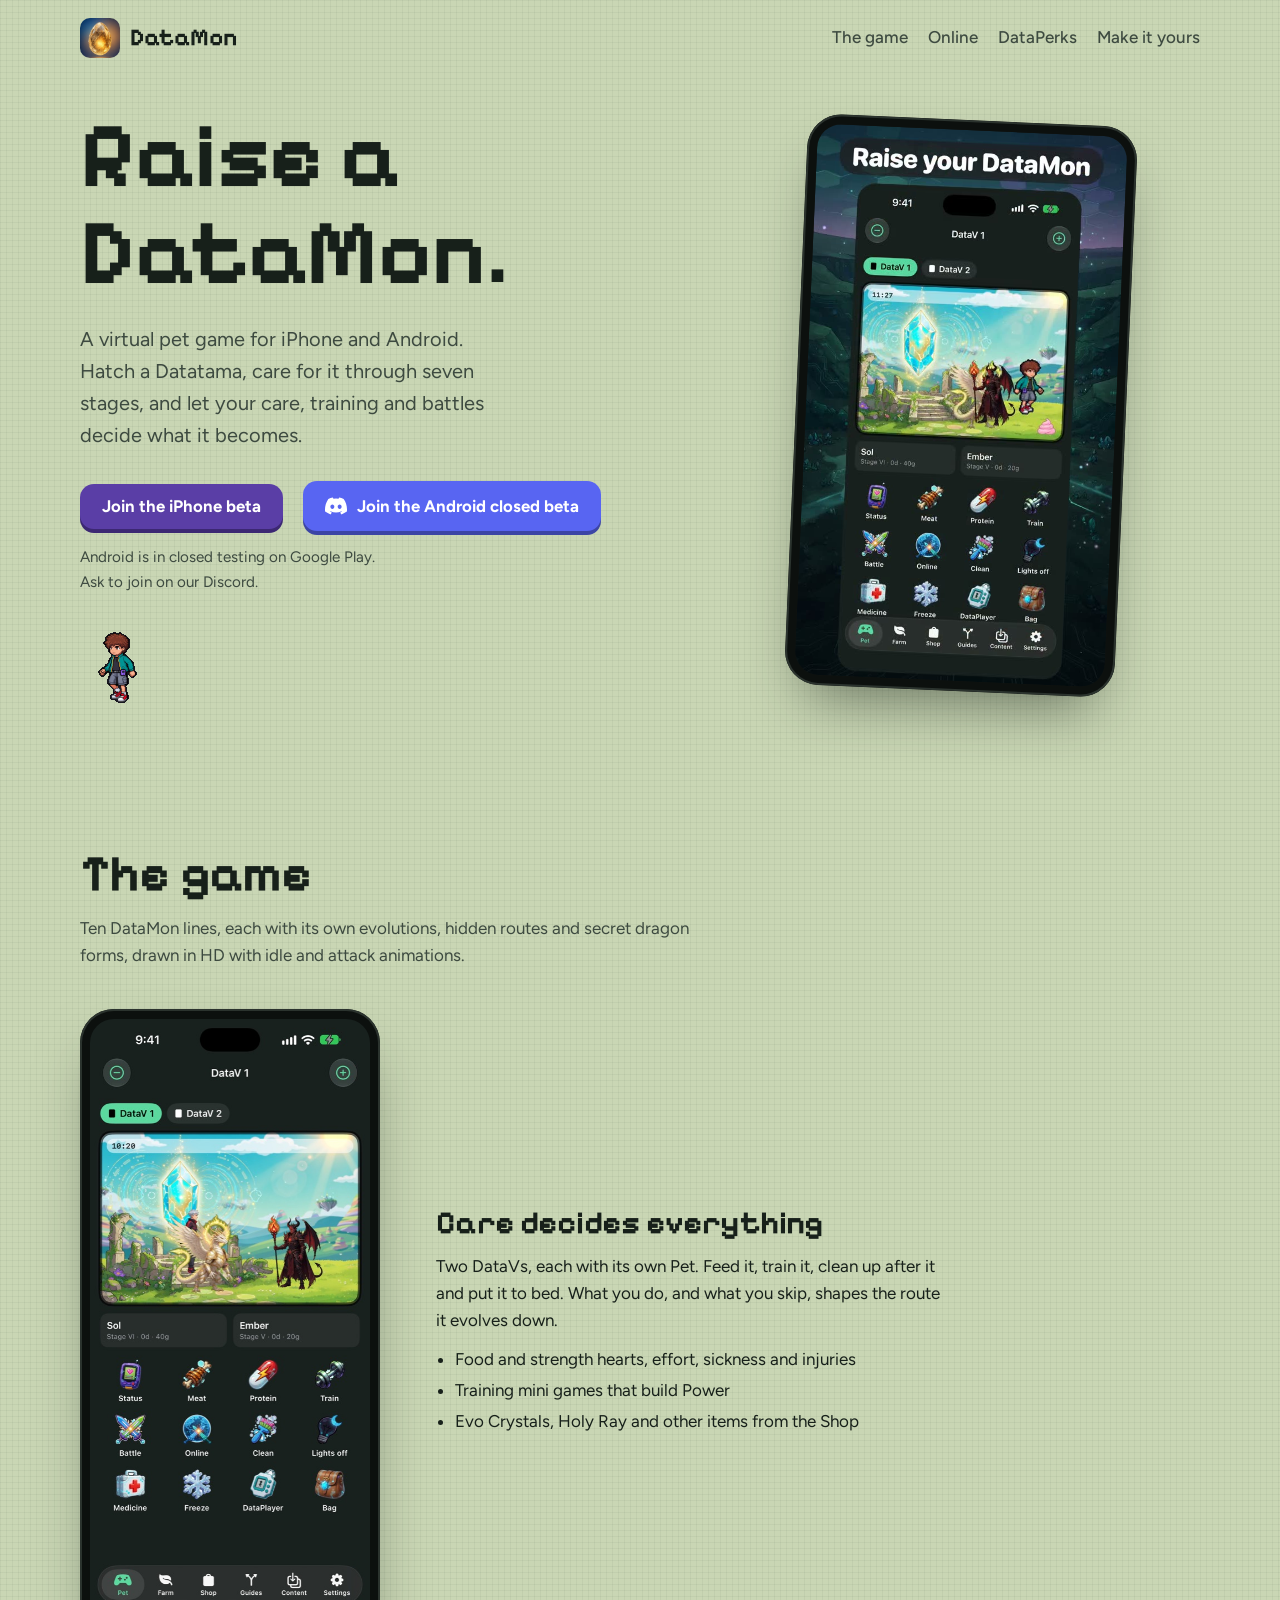
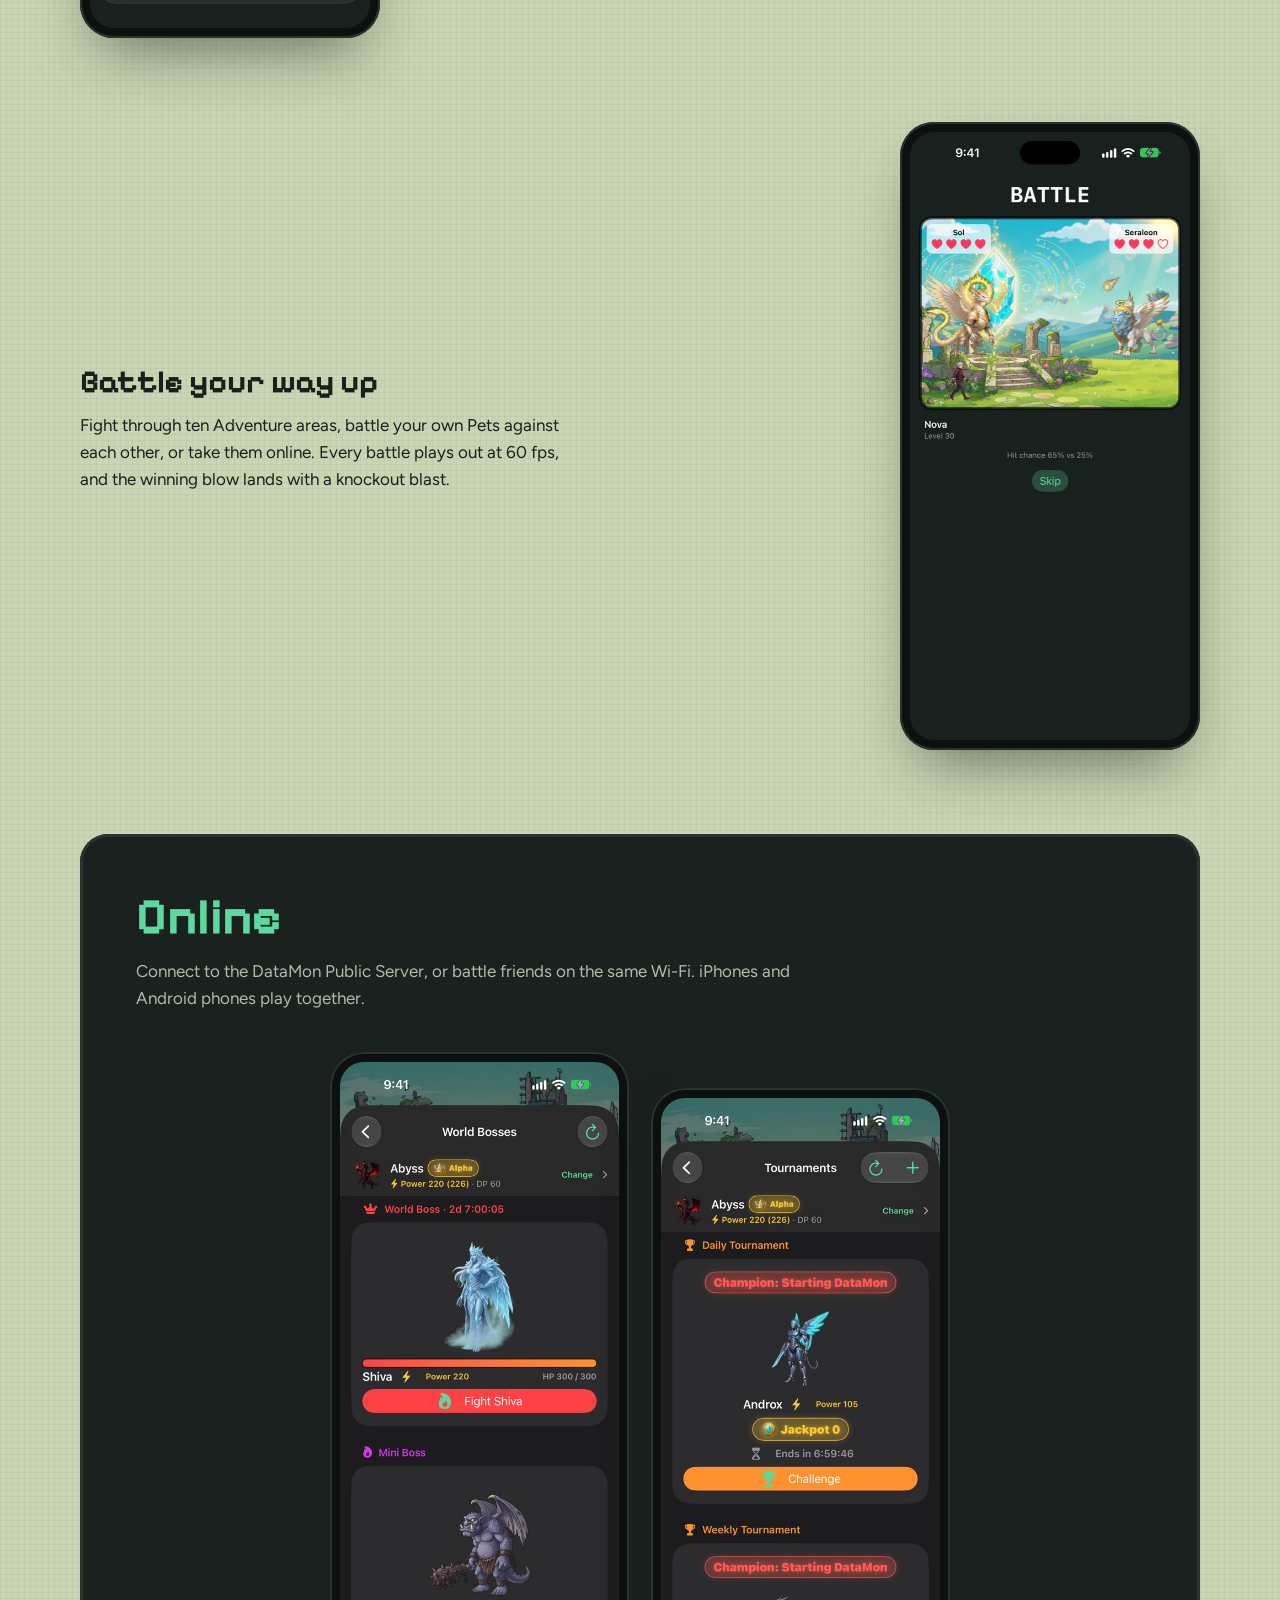
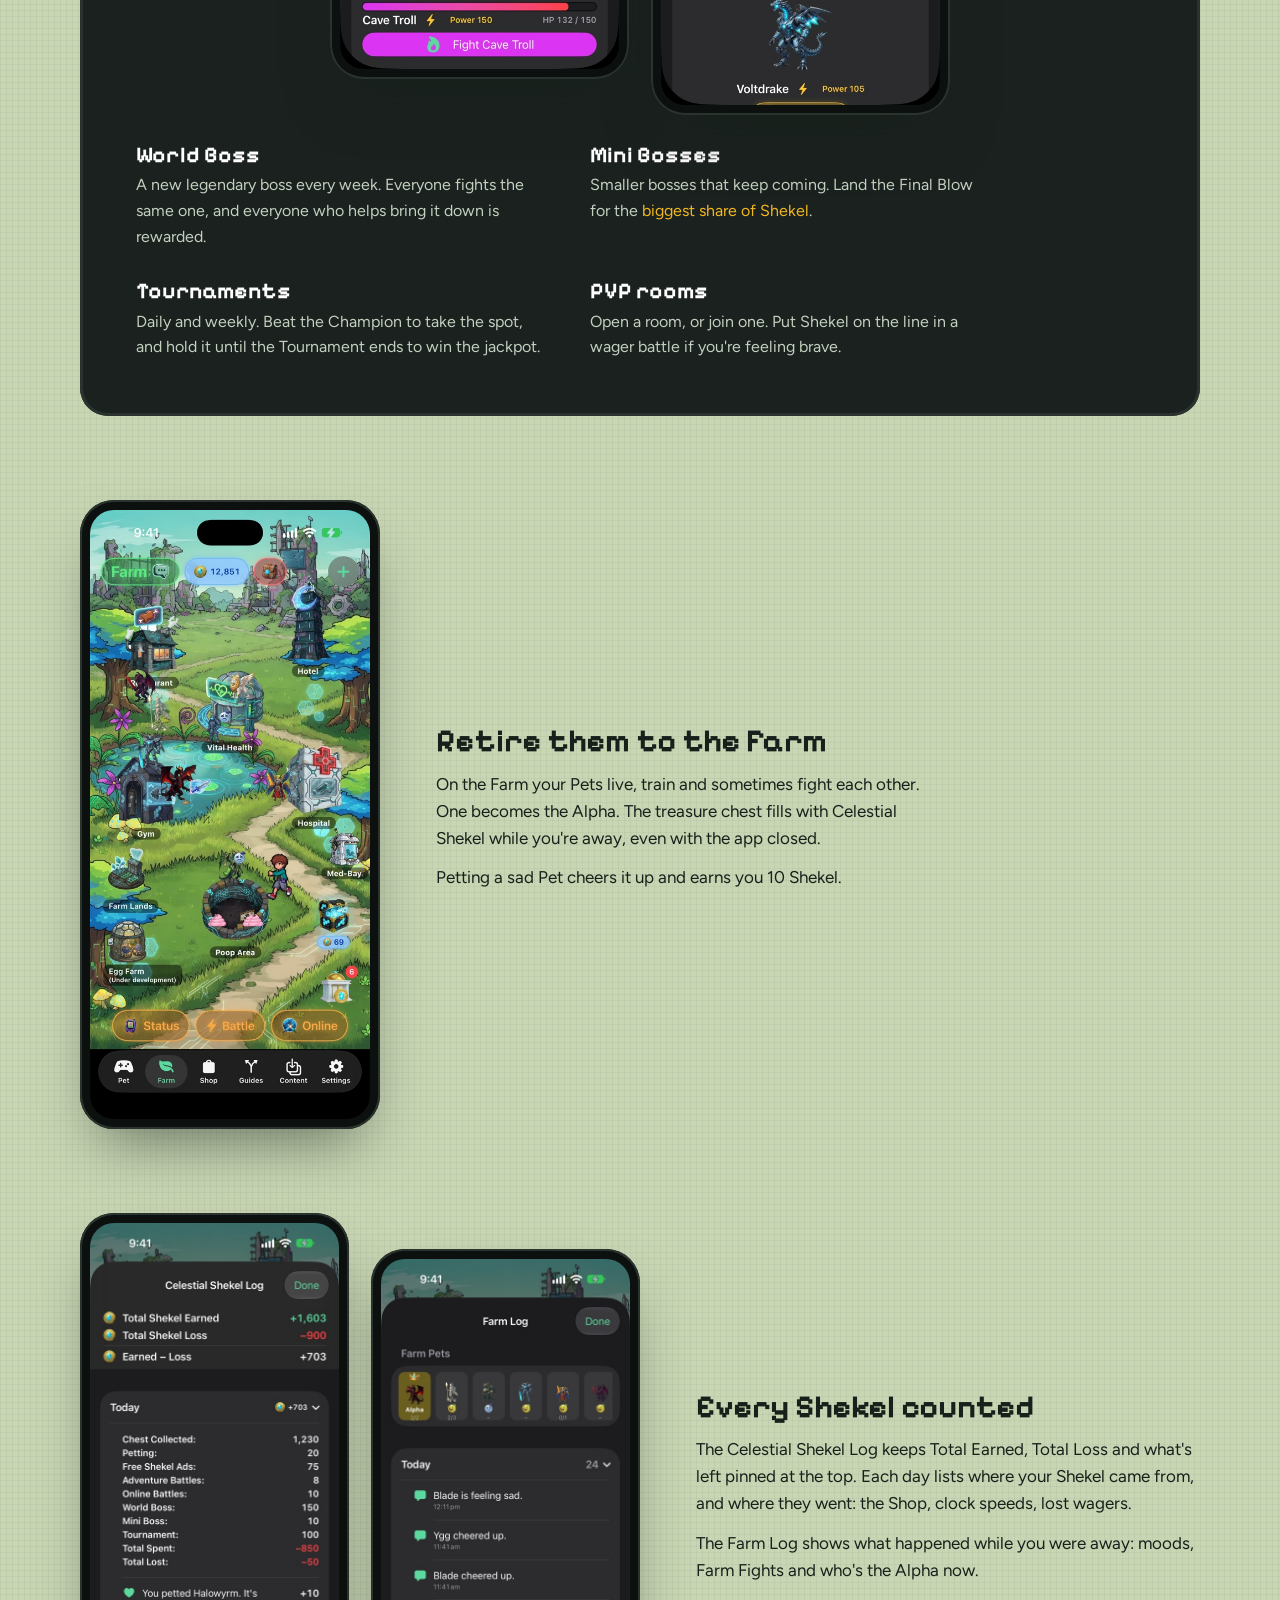
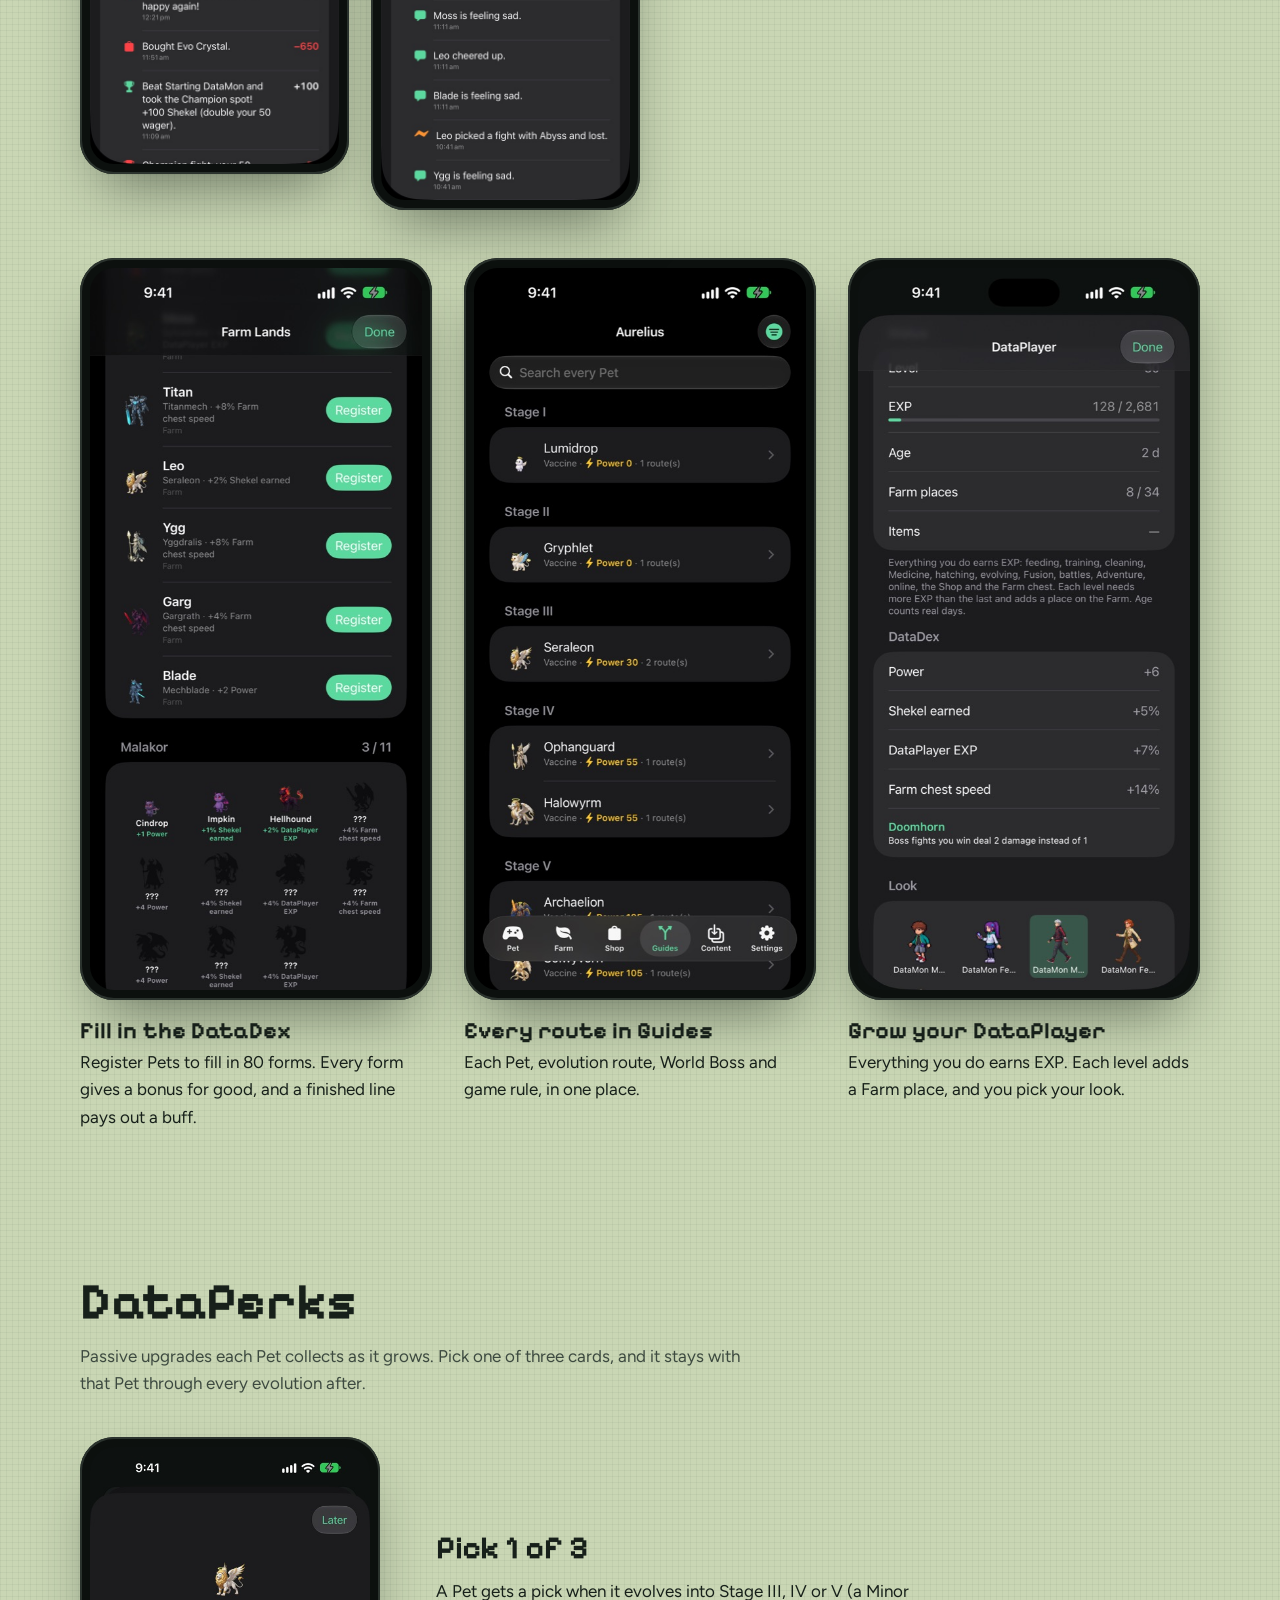
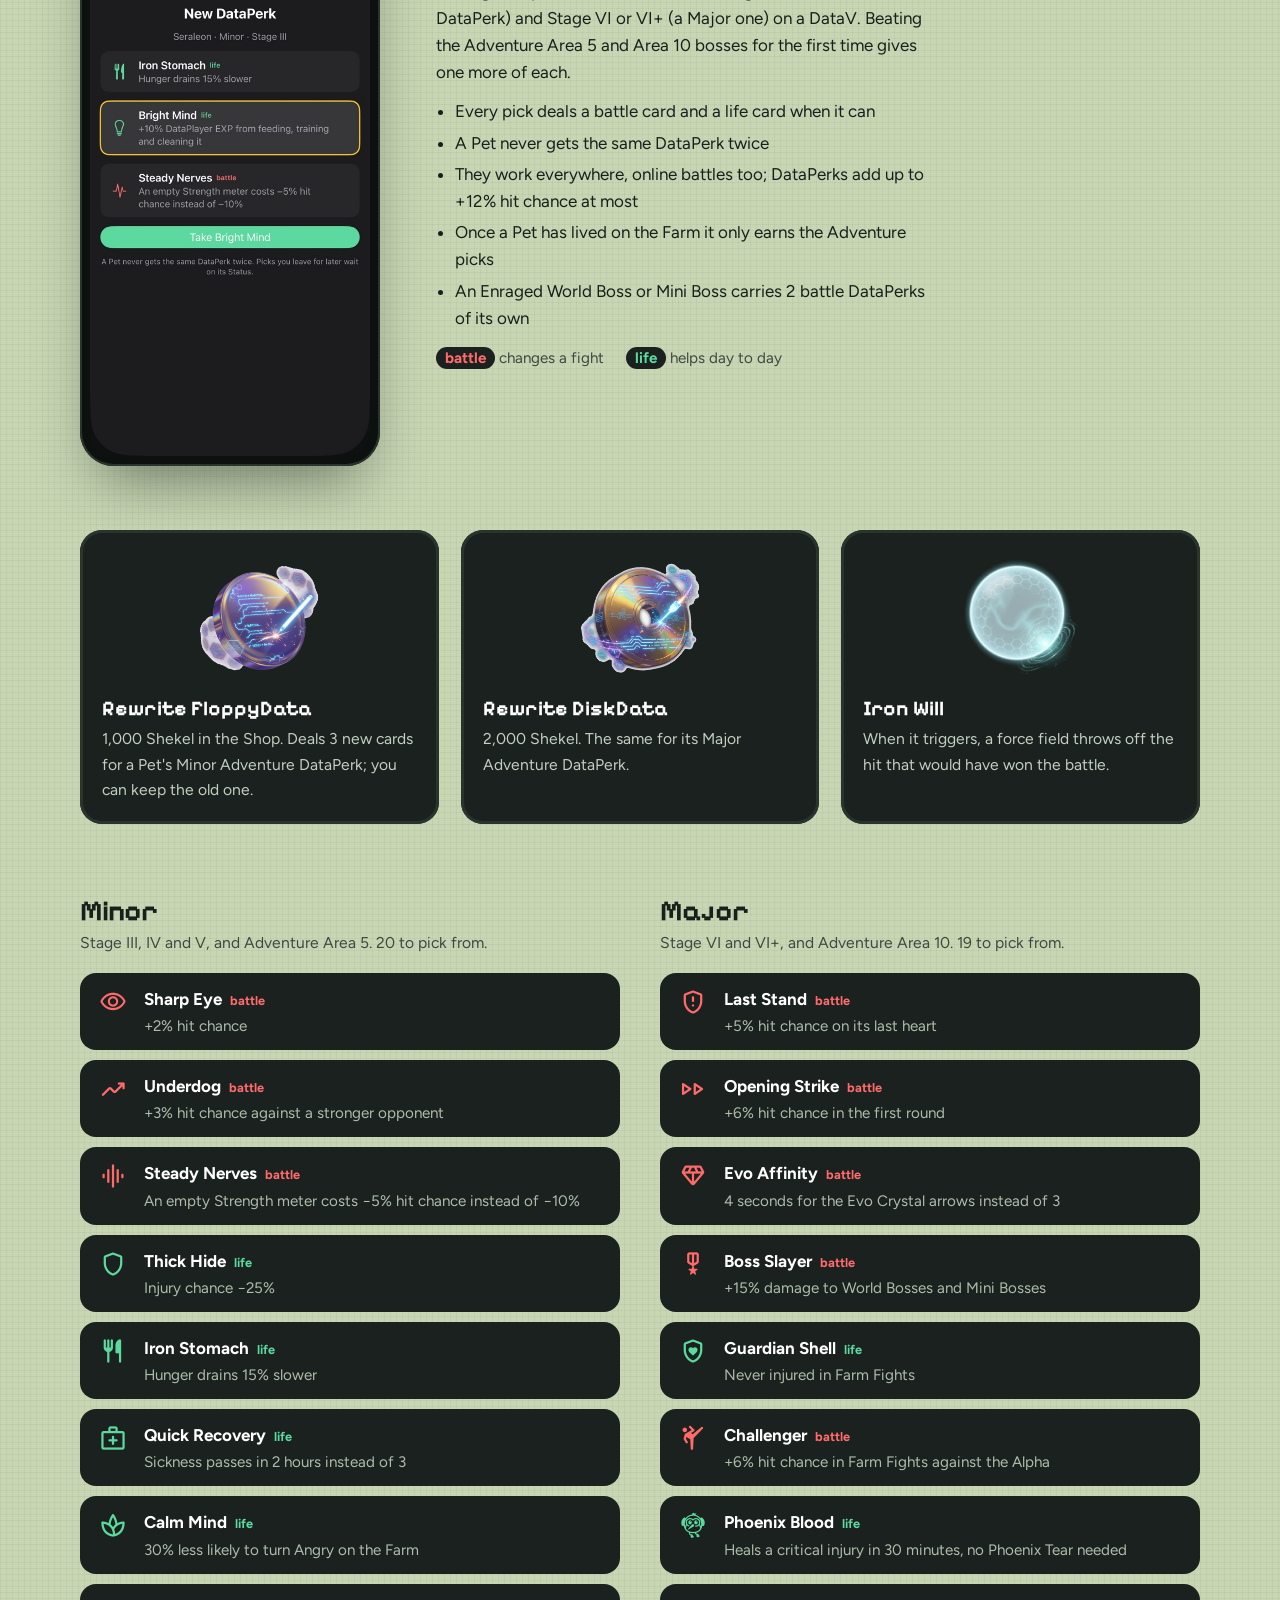
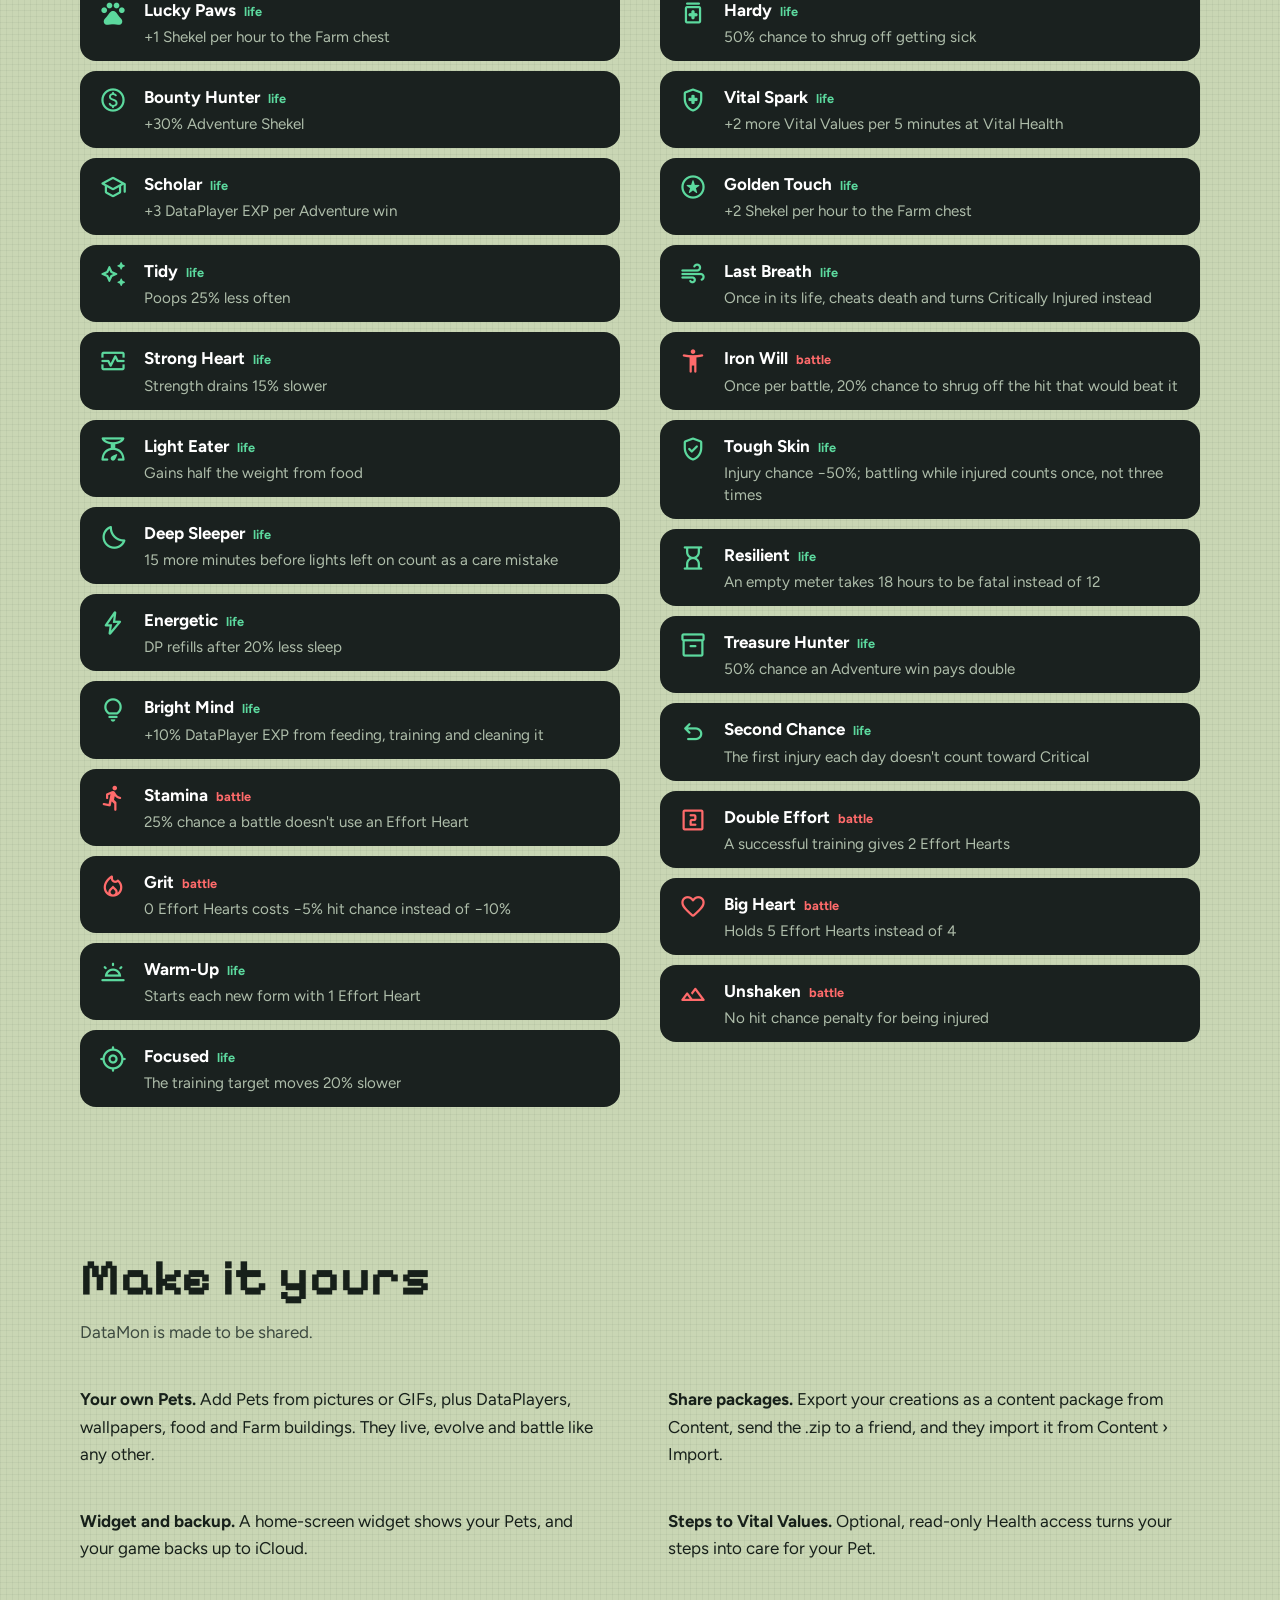
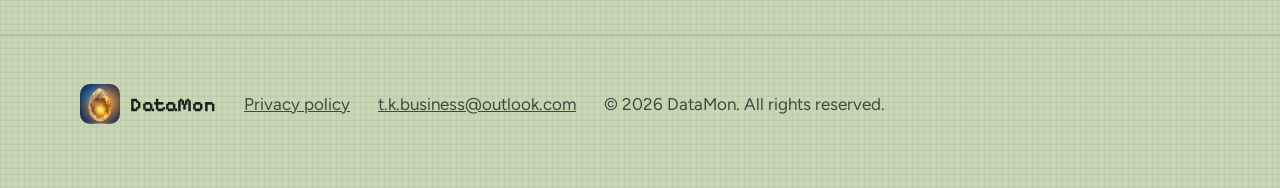
==== DataMon/index.html @ 78d8a55d "DataMon: Online under Battle your way up" ====
<!doctype html>
<html lang="en">
<head>
<meta charset="utf-8">
<meta name="viewport" content="width=device-width, initial-scale=1">
<title>DataMon</title>
<meta name="description" content="DataMon is a virtual pet game for iPhone and Android. Hatch a Datatama, raise your Pet through seven stages and battle on the DataMon Public Server.">
<meta property="og:title" content="DataMon">
<meta property="og:description" content="Hatch, raise and evolve your own DataMon. Virtual pet game for iPhone and Android.">
<meta property="og:image" content="https://tinustk.github.io/DataMon/site/trailer-poster.jpg">
<link rel="icon" href="site/icon.png">
<link rel="preconnect" href="https://fonts.googleapis.com">
<link rel="preconnect" href="https://fonts.gstatic.com" crossorigin>
<link href="https://fonts.googleapis.com/css2?family=Figtree:wght@400;500;700&family=Pixelify+Sans:wght@500;700&display=swap" rel="stylesheet">
<link href="https://fonts.googleapis.com/css2?family=Material+Symbols+Rounded:opsz,wght,FILL,GRAD@24,500,1,0&icon_names=accessibility_new,air,auto_awesome,bedtime,bolt,diamond,directions_run,fast_forward,favorite,flutter_dash,gpp_maybe,graphic_eq,health_and_safety,hourglass_empty,inventory_2,landscape,lightbulb,local_fire_department,looks_two,medical_services,medication,military_tech,monitor_heart,my_location,paid,pets,restaurant,scale,school,shield,shield_with_heart,spa,sports_martial_arts,stars,trending_up,undo,verified_user,visibility,wb_twilight&display=block" rel="stylesheet">
<style>
  /* The page is the DataV's LCD: pale green glass, dark pixel ink. The game's own colours. */
  :root {
    --lcd: #c9d6b4;
    --lcd-deep: #b3c39b;
    --ink: #17201a;
    --ink-soft: #3d4a40;
    --screen: #1a211f;      /* the app's dark shell */
    --mint: #5cd99e;        /* the app's accent */
    --gold: #f2b71f;        /* Celestial Shekel */
    --shell: #5a3ea6;       /* the DataV device */
    --shell-hi: #7458c9;
    --radius-phone: 34px;
    --pixel: "Pixelify Sans", ui-monospace, monospace;
    --text: "Figtree", system-ui, sans-serif;
  }
  * { box-sizing: border-box; }
  html { scroll-behavior: smooth; }
  @media (prefers-reduced-motion: reduce) { html { scroll-behavior: auto; } }
  body {
    margin: 0;
    background-color: var(--lcd);
    /* LCD pixel grid */
    background-image:
      linear-gradient(rgba(23,32,26,.045) 1px, transparent 1px),
      linear-gradient(90deg, rgba(23,32,26,.045) 1px, transparent 1px);
    background-size: 6px 6px;
    color: var(--ink);
    font: 400 1.0625rem/1.6 var(--text);
    -webkit-font-smoothing: antialiased;
  }
  img, video { display: block; max-width: 100%; }
  a { color: inherit; }
  :focus-visible { outline: 3px solid var(--shell); outline-offset: 3px; border-radius: 6px; }
  .wrap { width: min(1120px, 100% - 32px); margin-inline: auto; }

  /* Header */
  header.top { padding: 18px 0; }
  header.top .wrap { display: flex; align-items: center; gap: 24px; }
  .brand { display: flex; align-items: center; gap: 10px; text-decoration: none; }
  .brand img { width: 40px; height: 40px; border-radius: 10px; }
  .brand span { font: 700 1.5rem/1 var(--pixel); }
  nav.links { margin-left: auto; display: flex; gap: 20px; flex-wrap: wrap; }
  nav.links a { text-decoration: none; font-weight: 500; color: var(--ink-soft); }
  nav.links a:hover { color: var(--ink); text-decoration: underline; text-underline-offset: 4px; }

  /* Hero */
  .hero { padding: 32px 0 72px; }
  .hero .wrap { display: grid; grid-template-columns: 1.1fr .9fr; gap: 56px; align-items: center; }
  h1, h2, h3 { font-family: var(--pixel); font-weight: 700; line-height: 1.05; margin: 0; }
  h1 { font-size: clamp(3rem, 7.5vw, 5.75rem); letter-spacing: -.01em; }
  .hero p.lede { font-size: 1.25rem; max-width: 34ch; margin: 22px 0 30px; color: var(--ink-soft); }
  .cta { display: flex; flex-wrap: wrap; align-items: center; gap: 14px 20px; }
  .button {
    display: inline-flex; align-items: center; gap: 10px;
    padding: 14px 22px; border-radius: 14px;
    background: var(--shell); color: #fff; text-decoration: none;
    font: 700 1.05rem/1 var(--text);
    box-shadow: 0 4px 0 #3c2873;
    transition: transform .08s, box-shadow .08s, background .15s;
  }
  .button:hover { background: var(--shell-hi); }
  .button:active { transform: translateY(3px); box-shadow: 0 1px 0 #3c2873; }
  .button.discord { background: #5865f2; box-shadow: 0 4px 0 #3c45a5; }
  .button.discord:hover { background: #6d78f5; }
  .button.discord:active { box-shadow: 0 1px 0 #3c45a5; }
  .cta .note { color: var(--ink-soft); font-size: .95rem; max-width: 30ch; }
  .walker {
    width: 75px; height: 75px; margin-top: 34px;
    background: url(site/player-walk.png) 0 0 / 300px 75px no-repeat;
    image-rendering: pixelated;
    animation: walk .8s steps(4) infinite;
  }
  @keyframes walk { to { background-position: -300px 0; } }
  @media (prefers-reduced-motion: reduce) { .walker { animation: none; } }

  /* Phones */
  .phone {
    background: #0c100e; padding: 10px; border-radius: var(--radius-phone);
    box-shadow: 0 30px 60px -20px rgba(23,32,26,.55), inset 0 0 0 2px #2b332e;
  }
  .phone > img, .phone > video { border-radius: calc(var(--radius-phone) - 10px); width: 100%; height: auto; }
  .hero .phone { width: min(330px, 100%); justify-self: center; transform: rotate(2.5deg); }

  /* Sections */
  section { padding: 72px 0; }
  h2 { font-size: clamp(2.1rem, 4.5vw, 3.2rem); margin-bottom: 14px; }
  .intro { max-width: 60ch; color: var(--ink-soft); margin: 0 0 40px; }

  .rows { display: grid; gap: 84px; }
  .row { display: grid; grid-template-columns: 300px 1fr; gap: 56px; align-items: center; }
  .row:nth-child(even) { grid-template-columns: 1fr 300px; }
  .row:nth-child(even) .phone { order: 2; }
  .row h3 { font-size: 2rem; margin-bottom: 12px; }
  .row p { max-width: 46ch; margin: 0 0 12px; }
  .row ul { margin: 0; padding-left: 1.1em; max-width: 46ch; }
  .row li { margin: 4px 0; }

  .trio { display: grid; grid-template-columns: repeat(3, 1fr); gap: 32px; margin-top: 84px; }
  .trio figure { margin: 0; }
  .trio figcaption { margin-top: 18px; }
  .trio figcaption strong { display: block; font: 700 1.45rem/1.1 var(--pixel); margin-bottom: 6px; }

  /* Online: the device's dark screen */
  #play .screen { margin: 84px 0; scroll-margin-top: 24px; }
  .screen {
    background: var(--screen); color: #dfe8da; border-radius: 28px;
    padding: clamp(28px, 5vw, 56px);
    box-shadow: inset 0 0 0 3px #2a332e;
  }
  .screen h2 { color: var(--mint); }
  .screen .intro { color: #aebdaa; }
  .modes { display: grid; grid-template-columns: repeat(2, 1fr); gap: 30px 48px; max-width: 860px; }
  @media (max-width: 640px) { .modes { grid-template-columns: 1fr; } }
  .modes h3 { font-size: 1.4rem; color: #fff; margin-bottom: 6px; }
  .modes p { margin: 0; color: #c3cfbf; font-size: 1rem; }
  .modes .gold { color: var(--gold); }

  .yours { display: grid; grid-template-columns: 1fr 1fr; gap: 40px 56px; }
  .yours p { margin: 0; max-width: 48ch; }

  /* Two phones side by side (the logs, the bosses and Tournaments) */
  .row.wide { grid-template-columns: 560px 1fr; }
  .pair { display: grid; grid-template-columns: 1fr 1fr; gap: 22px; }
  .pair .phone:last-child { transform: translateY(36px); }
  .screen .pair { max-width: 620px; margin: 8px auto 64px; }

  /* DataPerks: cards like the app's pick sheet */
  .perk-art { display: grid; grid-template-columns: repeat(3, 1fr); gap: 22px; margin: 64px 0 0; }
  .perk-art figure { margin: 0; background: var(--screen); color: #c3cfbf; border-radius: 22px; padding: 22px; box-shadow: inset 0 0 0 3px #2a332e; font-size: .98rem; }
  .perk-art img { width: 132px; height: 132px; object-fit: contain; margin: 0 auto 14px; }
  .perk-art strong { display: block; color: #fff; font: 700 1.3rem/1.1 var(--pixel); margin-bottom: 6px; }
  .tiers { display: grid; grid-template-columns: 1fr 1fr; gap: 40px; margin-top: 72px; }
  .tiers h3 { font-size: 1.8rem; margin-bottom: 4px; }
  .tiers .where { margin: 0 0 18px; color: var(--ink-soft); font-size: .98rem; }
  .perks { list-style: none; margin: 0; padding: 0; display: grid; gap: 10px; }
  .perk { display: grid; grid-template-columns: 34px 1fr; gap: 14px; align-items: start; background: var(--screen); border-radius: 16px; padding: 13px 16px; }
  .perk b { color: #fff; font-weight: 700; }
  .perk i { font-style: normal; font-weight: 700; font-size: .8rem; margin-left: 4px; }
  .perk span:last-child { display: block; color: #aebdaa; font-size: .95rem; line-height: 1.45; margin-top: 2px; }
  .perk.life .ms, .perk.life i { color: var(--mint); }
  .perk.battle .ms, .perk.battle i { color: #ff6b6b; }
  .ms { font-family: "Material Symbols Rounded"; font-size: 28px; line-height: 1; width: 34px; text-align: center; margin-top: 2px;
        -webkit-font-feature-settings: "liga"; font-feature-settings: "liga"; overflow: hidden; white-space: nowrap; }
  .legend { display: flex; flex-wrap: wrap; gap: 8px 22px; margin-top: 14px; font-size: .95rem; color: var(--ink-soft); }
  .legend .tag { font-weight: 700; padding: 2px 9px; border-radius: 99px; background: var(--screen); }
  .legend .tag.life { color: var(--mint); }
  .legend .tag.battle { color: #ff6b6b; }

  footer { padding: 48px 0 64px; border-top: 2px solid var(--lcd-deep); color: var(--ink-soft); }
  footer .wrap { display: flex; flex-wrap: wrap; gap: 12px 28px; align-items: center; }
  footer .brand span { font-size: 1.2rem; color: var(--ink); }

  @media (max-width: 860px) {
    .hero .wrap, .row, .row:nth-child(even), .yours { grid-template-columns: 1fr; gap: 32px; }
    .row:nth-child(even) .phone { order: 0; }
    .row.wide { grid-template-columns: 1fr; }
    .pair { gap: 14px; }
    .pair .phone:last-child { transform: none; }
    .row .phone, .hero .phone { width: min(300px, 100%); justify-self: center; }
    .trio { grid-template-columns: 1fr; }
    .tiers, .perk-art { grid-template-columns: 1fr; }
    .trio .phone { width: min(300px, 100%); margin-inline: auto; }
    nav.links { display: none; }
    section { padding: 56px 0; }
  }
</style>
</head>
<body>

<header class="top">
  <div class="wrap">
    <a class="brand" href="#"><img src="site/icon.png" alt=""><span>DataMon</span></a>
    <nav class="links" aria-label="Sections">
      <a href="#play">The game</a>
      <a href="#online">Online</a>
      <a href="#dataperks">DataPerks</a>
      <a href="#yours">Make it yours</a>
    </nav>
  </div>
</header>

<main>
  <div class="hero">
    <div class="wrap">
      <div>
        <h1>Raise a DataMon.</h1>
        <p class="lede">A virtual pet game for iPhone and Android. Hatch a Datatama, care for it through seven stages, and let your care, training and battles decide what it becomes.</p>
        <div class="cta">
          <a class="button" href="https://testflight.apple.com/join/q5ZdaXX2">Join the iPhone beta</a>
          <a class="button discord" href="https://discord.gg/P6Rh44SGJG"><svg aria-hidden="true" viewBox="0 0 24 24" width="22" height="22"><path fill="currentColor" d="M20.32 4.37a19.8 19.8 0 0 0-4.89-1.52.07.07 0 0 0-.08.04c-.21.38-.44.87-.61 1.25a18.27 18.27 0 0 0-5.49 0 12.64 12.64 0 0 0-.62-1.25.08.08 0 0 0-.08-.04 19.74 19.74 0 0 0-4.89 1.52.07.07 0 0 0-.03.03C.53 9.05-.32 13.58.1 18.06a.08.08 0 0 0 .03.06 19.9 19.9 0 0 0 5.99 3.03.08.08 0 0 0 .08-.03c.46-.63.87-1.3 1.23-1.99a.08.08 0 0 0-.04-.11 13.1 13.1 0 0 1-1.87-.89.08.08 0 0 1-.01-.13l.37-.29a.07.07 0 0 1 .08-.01c3.93 1.79 8.18 1.79 12.07 0a.07.07 0 0 1 .08.01l.37.29a.08.08 0 0 1-.01.13c-.6.35-1.22.65-1.87.89a.08.08 0 0 0-.04.11c.36.7.77 1.36 1.23 1.99a.08.08 0 0 0 .08.03 19.84 19.84 0 0 0 6-3.03.08.08 0 0 0 .03-.05c.5-5.18-.84-9.67-3.55-13.66a.06.06 0 0 0-.03-.03ZM8.02 15.33c-1.18 0-2.16-1.08-2.16-2.42 0-1.33.96-2.42 2.16-2.42 1.21 0 2.18 1.1 2.16 2.42 0 1.34-.96 2.42-2.16 2.42Zm7.97 0c-1.18 0-2.15-1.08-2.15-2.42 0-1.33.95-2.42 2.15-2.42 1.21 0 2.18 1.1 2.16 2.42 0 1.34-.95 2.42-2.16 2.42Z"/></svg>Join the Android closed beta</a>
          <span class="note">Android is in closed testing on Google Play. Ask to join on our Discord.</span>
        </div>
        <div class="walker" role="img" aria-label="A DataPlayer walking"></div>
      </div>
      <div class="phone">
        <video src="site/trailer.mp4" poster="site/trailer-poster.jpg" autoplay muted loop playsinline
               aria-label="DataMon trailer: raising a Pet, a battle, the Farm, the Shekel and Farm Logs, World and Mini Bosses and Tournaments"></video>
      </div>
    </div>
  </div>

  <section id="play">
    <div class="wrap">
      <h2>The game</h2>
      <p class="intro">Ten DataMon lines, each with its own evolutions, hidden routes and secret dragon forms, drawn in HD with idle and attack animations.</p>

      <div class="rows">
        <article class="row">
          <div class="phone"><img src="site/shots/pet.jpg" alt="A DataV with two Pets in a sunlit arena and the care buttons below" loading="lazy" width="507" height="1100"></div>
          <div>
            <h3>Care decides everything</h3>
            <p>Two DataVs, each with its own Pet. Feed it, train it, clean up after it and put it to bed. What you do, and what you skip, shapes the route it evolves down.</p>
            <ul>
              <li>Food and strength hearts, effort, sickness and injuries</li>
              <li>Training mini games that build Power</li>
              <li>Evo Crystals, Holy Ray and other items from the Shop</li>
            </ul>
          </div>
        </article>

        <article class="row">
          <div class="phone"><img src="site/shots/battle.jpg" alt="A battle between two Pets with hearts above them" loading="lazy" width="507" height="1100"></div>
          <div>
            <h3>Battle your way up</h3>
            <p>Fight through ten Adventure areas, battle your own Pets against each other, or take them online. Every battle plays out at 60 fps, and the winning blow lands with a knockout blast.</p>
          </div>
        </article>
      </div>

      <div class="screen" id="online">
        <h2>Online</h2>
        <p class="intro">Connect to the DataMon Public Server, or battle friends on the same Wi-Fi. iPhones and Android phones play together.</p>
        <div class="pair">
          <div class="phone"><img src="site/shots/bosses.jpg" alt="World Bosses: Shiva the World Boss and the Cave Troll Mini Boss, each with a Fight button" loading="lazy" width="507" height="1100"></div>
          <div class="phone"><img src="site/shots/tourney.jpg" alt="Tournaments: the daily and weekly Champion with the jackpot and a Challenge button" loading="lazy" width="507" height="1100"></div>
        </div>
        <div class="modes">
          <div><h3>World Boss</h3><p>A new legendary boss every week. Everyone fights the same one, and everyone who helps bring it down is rewarded.</p></div>
          <div><h3>Mini Bosses</h3><p>Smaller bosses that keep coming. Land the Final Blow for the <span class="gold">biggest share of Shekel</span>.</p></div>
          <div><h3>Tournaments</h3><p>Daily and weekly. Beat the Champion to take the spot, and hold it until the Tournament ends to win the jackpot.</p></div>
          <div><h3>PVP rooms</h3><p>Open a room, or join one. Put Shekel on the line in a wager battle if you're feeling brave.</p></div>
        </div>
      </div>

      <div class="rows">
        <article class="row">
          <div class="phone"><img src="site/shots/farm.jpg" alt="The Farm: buildings, a pond and Pets walking around" loading="lazy" width="507" height="1100"></div>
          <div>
            <h3>Retire them to the Farm</h3>
            <p>On the Farm your Pets live, train and sometimes fight each other. One becomes the Alpha. The treasure chest fills with Celestial Shekel while you're away, even with the app closed.</p>
            <p>Petting a sad Pet cheers it up and earns you 10 Shekel.</p>
          </div>
        </article>

        <article class="row wide">
          <div class="pair">
            <div class="phone"><img src="site/shots/shekel.jpg" alt="The Celestial Shekel Log: Total Earned, Total Loss and Earned minus Loss, then today's lines" loading="lazy" width="507" height="1100"></div>
            <div class="phone"><img src="site/shots/farmlog.jpg" alt="The Farm Log: the Farm Pets with the Alpha first, then today's moods and fights" loading="lazy" width="507" height="1100"></div>
          </div>
          <div>
            <h3>Every Shekel counted</h3>
            <p>The Celestial Shekel Log keeps Total Earned, Total Loss and what's left pinned at the top. Each day lists where your Shekel came from, and where they went: the Shop, clock speeds, lost wagers.</p>
            <p>The Farm Log shows what happened while you were away: moods, Farm Fights and who's the Alpha now.</p>
          </div>
        </article>
      </div>

      <div class="trio">
        <figure>
          <div class="phone"><img src="site/shots/lands-grid.jpg" alt="The DataDex: a grid of Pet forms, some still hidden" loading="lazy" width="507" height="1100"></div>
          <figcaption><strong>Fill in the DataDex</strong>Register Pets to fill in 80 forms. Every form gives a bonus for good, and a finished line pays out a buff.</figcaption>
        </figure>
        <figure>
          <div class="phone"><img src="site/shots/guides.jpg" alt="Guides: a Pet line listed stage by stage" loading="lazy" width="507" height="1100"></div>
          <figcaption><strong>Every route in Guides</strong>Each Pet, evolution route, World Boss and game rule, in one place.</figcaption>
        </figure>
        <figure>
          <div class="phone"><img src="site/shots/player.jpg" alt="The DataPlayer screen with level, bonuses and looks" loading="lazy" width="507" height="1100"></div>
          <figcaption><strong>Grow your DataPlayer</strong>Everything you do earns EXP. Each level adds a Farm place, and you pick your look.</figcaption>
        </figure>
      </div>
    </div>
  </section>

  <section id="dataperks">
    <div class="wrap">
      <h2>DataPerks</h2>
      <p class="intro">Passive upgrades each Pet collects as it grows. Pick one of three cards, and it stays with that Pet through every evolution after.</p>

      <div class="rows">
        <article class="row">
          <div class="phone"><img src="site/shots/perks.jpg" alt="The New DataPerk sheet: three cards, Iron Stomach, Bright Mind and Steady Nerves, with Bright Mind picked" loading="lazy" width="506" height="1100"></div>
          <div>
            <h3>Pick 1 of 3</h3>
            <p>A Pet gets a pick when it evolves into Stage III, IV or V (a Minor DataPerk) and Stage VI or VI+ (a Major one) on a DataV. Beating the Adventure Area 5 and Area 10 bosses for the first time gives one more of each.</p>
            <ul>
              <li>Every pick deals a battle card and a life card when it can</li>
              <li>A Pet never gets the same DataPerk twice</li>
              <li>They work everywhere, online battles too; DataPerks add up to +12% hit chance at most</li>
              <li>Once a Pet has lived on the Farm it only earns the Adventure picks</li>
              <li>An Enraged World Boss or Mini Boss carries 2 battle DataPerks of its own</li>
            </ul>
            <div class="legend"><span><span class="tag battle">battle</span> changes a fight</span><span><span class="tag life">life</span> helps day to day</span></div>
          </div>
        </article>
      </div>

      <div class="perk-art">
        <figure><img src="site/art/rewrite-floppy.png" alt="A glowing floppy disk" loading="lazy" width="256" height="256"><strong>Rewrite FloppyData</strong>1,000 Shekel in the Shop. Deals 3 new cards for a Pet's Minor Adventure DataPerk; you can keep the old one.</figure>
        <figure><img src="site/art/rewrite-disk.png" alt="A glowing data disk" loading="lazy" width="256" height="256"><strong>Rewrite DiskData</strong>2,000 Shekel. The same for its Major Adventure DataPerk.</figure>
        <figure><img src="site/art/force-field.png" alt="A pale blue force field bubble" loading="lazy" width="320" height="320"><strong>Iron Will</strong>When it triggers, a force field throws off the hit that would have won the battle.</figure>
      </div>

      <div class="tiers">
        <div>
          <h3>Minor</h3>
          <p class="where">Stage III, IV and V, and Adventure Area 5. 20 to pick from.</p>
          <ul class="perks">
          <li class="perk battle"><span class="ms" aria-hidden="true">visibility</span><div><b>Sharp Eye</b> <i>battle</i><span>+2% hit chance</span></div></li>
          <li class="perk battle"><span class="ms" aria-hidden="true">trending_up</span><div><b>Underdog</b> <i>battle</i><span>+3% hit chance against a stronger opponent</span></div></li>
          <li class="perk battle"><span class="ms" aria-hidden="true">graphic_eq</span><div><b>Steady Nerves</b> <i>battle</i><span>An empty Strength meter costs −5% hit chance instead of −10%</span></div></li>
          <li class="perk life"><span class="ms" aria-hidden="true">shield</span><div><b>Thick Hide</b> <i>life</i><span>Injury chance −25%</span></div></li>
          <li class="perk life"><span class="ms" aria-hidden="true">restaurant</span><div><b>Iron Stomach</b> <i>life</i><span>Hunger drains 15% slower</span></div></li>
          <li class="perk life"><span class="ms" aria-hidden="true">medical_services</span><div><b>Quick Recovery</b> <i>life</i><span>Sickness passes in 2 hours instead of 3</span></div></li>
          <li class="perk life"><span class="ms" aria-hidden="true">spa</span><div><b>Calm Mind</b> <i>life</i><span>30% less likely to turn Angry on the Farm</span></div></li>
          <li class="perk life"><span class="ms" aria-hidden="true">pets</span><div><b>Lucky Paws</b> <i>life</i><span>+1 Shekel per hour to the Farm chest</span></div></li>
          <li class="perk life"><span class="ms" aria-hidden="true">paid</span><div><b>Bounty Hunter</b> <i>life</i><span>+30% Adventure Shekel</span></div></li>
          <li class="perk life"><span class="ms" aria-hidden="true">school</span><div><b>Scholar</b> <i>life</i><span>+3 DataPlayer EXP per Adventure win</span></div></li>
          <li class="perk life"><span class="ms" aria-hidden="true">auto_awesome</span><div><b>Tidy</b> <i>life</i><span>Poops 25% less often</span></div></li>
          <li class="perk life"><span class="ms" aria-hidden="true">monitor_heart</span><div><b>Strong Heart</b> <i>life</i><span>Strength drains 15% slower</span></div></li>
          <li class="perk life"><span class="ms" aria-hidden="true">scale</span><div><b>Light Eater</b> <i>life</i><span>Gains half the weight from food</span></div></li>
          <li class="perk life"><span class="ms" aria-hidden="true">bedtime</span><div><b>Deep Sleeper</b> <i>life</i><span>15 more minutes before lights left on count as a care mistake</span></div></li>
          <li class="perk life"><span class="ms" aria-hidden="true">bolt</span><div><b>Energetic</b> <i>life</i><span>DP refills after 20% less sleep</span></div></li>
          <li class="perk life"><span class="ms" aria-hidden="true">lightbulb</span><div><b>Bright Mind</b> <i>life</i><span>+10% DataPlayer EXP from feeding, training and cleaning it</span></div></li>
          <li class="perk battle"><span class="ms" aria-hidden="true">directions_run</span><div><b>Stamina</b> <i>battle</i><span>25% chance a battle doesn&#x27;t use an Effort Heart</span></div></li>
          <li class="perk battle"><span class="ms" aria-hidden="true">local_fire_department</span><div><b>Grit</b> <i>battle</i><span>0 Effort Hearts costs −5% hit chance instead of −10%</span></div></li>
          <li class="perk life"><span class="ms" aria-hidden="true">wb_twilight</span><div><b>Warm-Up</b> <i>life</i><span>Starts each new form with 1 Effort Heart</span></div></li>
          <li class="perk life"><span class="ms" aria-hidden="true">my_location</span><div><b>Focused</b> <i>life</i><span>The training target moves 20% slower</span></div></li>
          </ul>
        </div>
        <div>
          <h3>Major</h3>
          <p class="where">Stage VI and VI+, and Adventure Area 10. 19 to pick from.</p>
          <ul class="perks">
          <li class="perk battle"><span class="ms" aria-hidden="true">gpp_maybe</span><div><b>Last Stand</b> <i>battle</i><span>+5% hit chance on its last heart</span></div></li>
          <li class="perk battle"><span class="ms" aria-hidden="true">fast_forward</span><div><b>Opening Strike</b> <i>battle</i><span>+6% hit chance in the first round</span></div></li>
          <li class="perk battle"><span class="ms" aria-hidden="true">diamond</span><div><b>Evo Affinity</b> <i>battle</i><span>4 seconds for the Evo Crystal arrows instead of 3</span></div></li>
          <li class="perk battle"><span class="ms" aria-hidden="true">military_tech</span><div><b>Boss Slayer</b> <i>battle</i><span>+15% damage to World Bosses and Mini Bosses</span></div></li>
          <li class="perk life"><span class="ms" aria-hidden="true">shield_with_heart</span><div><b>Guardian Shell</b> <i>life</i><span>Never injured in Farm Fights</span></div></li>
          <li class="perk battle"><span class="ms" aria-hidden="true">sports_martial_arts</span><div><b>Challenger</b> <i>battle</i><span>+6% hit chance in Farm Fights against the Alpha</span></div></li>
          <li class="perk life"><span class="ms" aria-hidden="true">flutter_dash</span><div><b>Phoenix Blood</b> <i>life</i><span>Heals a critical injury in 30 minutes, no Phoenix Tear needed</span></div></li>
          <li class="perk life"><span class="ms" aria-hidden="true">medication</span><div><b>Hardy</b> <i>life</i><span>50% chance to shrug off getting sick</span></div></li>
          <li class="perk life"><span class="ms" aria-hidden="true">health_and_safety</span><div><b>Vital Spark</b> <i>life</i><span>+2 more Vital Values per 5 minutes at Vital Health</span></div></li>
          <li class="perk life"><span class="ms" aria-hidden="true">stars</span><div><b>Golden Touch</b> <i>life</i><span>+2 Shekel per hour to the Farm chest</span></div></li>
          <li class="perk life"><span class="ms" aria-hidden="true">air</span><div><b>Last Breath</b> <i>life</i><span>Once in its life, cheats death and turns Critically Injured instead</span></div></li>
          <li class="perk battle"><span class="ms" aria-hidden="true">accessibility_new</span><div><b>Iron Will</b> <i>battle</i><span>Once per battle, 20% chance to shrug off the hit that would beat it</span></div></li>
          <li class="perk life"><span class="ms" aria-hidden="true">verified_user</span><div><b>Tough Skin</b> <i>life</i><span>Injury chance −50%; battling while injured counts once, not three times</span></div></li>
          <li class="perk life"><span class="ms" aria-hidden="true">hourglass_empty</span><div><b>Resilient</b> <i>life</i><span>An empty meter takes 18 hours to be fatal instead of 12</span></div></li>
          <li class="perk life"><span class="ms" aria-hidden="true">inventory_2</span><div><b>Treasure Hunter</b> <i>life</i><span>50% chance an Adventure win pays double</span></div></li>
          <li class="perk life"><span class="ms" aria-hidden="true">undo</span><div><b>Second Chance</b> <i>life</i><span>The first injury each day doesn&#x27;t count toward Critical</span></div></li>
          <li class="perk battle"><span class="ms" aria-hidden="true">looks_two</span><div><b>Double Effort</b> <i>battle</i><span>A successful training gives 2 Effort Hearts</span></div></li>
          <li class="perk battle"><span class="ms" aria-hidden="true">favorite</span><div><b>Big Heart</b> <i>battle</i><span>Holds 5 Effort Hearts instead of 4</span></div></li>
          <li class="perk battle"><span class="ms" aria-hidden="true">landscape</span><div><b>Unshaken</b> <i>battle</i><span>No hit chance penalty for being injured</span></div></li>
          </ul>
        </div>
      </div>
    </div>
  </section>

  <section id="yours">
    <div class="wrap">
      <h2>Make it yours</h2>
      <p class="intro">DataMon is made to be shared.</p>
      <div class="yours">
        <p><strong>Your own Pets.</strong> Add Pets from pictures or GIFs, plus DataPlayers, wallpapers, food and Farm buildings. They live, evolve and battle like any other.</p>
        <p><strong>Share packages.</strong> Export your creations as a content package from Content, send the .zip to a friend, and they import it from Content › Import.</p>
        <p><strong>Widget and backup.</strong> A home-screen widget shows your Pets, and your game backs up to iCloud.</p>
        <p><strong>Steps to Vital Values.</strong> Optional, read-only Health access turns your steps into care for your Pet.</p>
      </div>
    </div>
  </section>

</main>

<footer>
  <div class="wrap">
    <a class="brand" href="#"><img src="site/icon.png" alt=""><span>DataMon</span></a>
    <a href="privacy-policy.html">Privacy policy</a>
    <a href="mailto:t.k.business@outlook.com">t.k.business@outlook.com</a>
    <span>© 2026 DataMon. All rights reserved.</span>
  </div>
</footer>

</body>
</html>
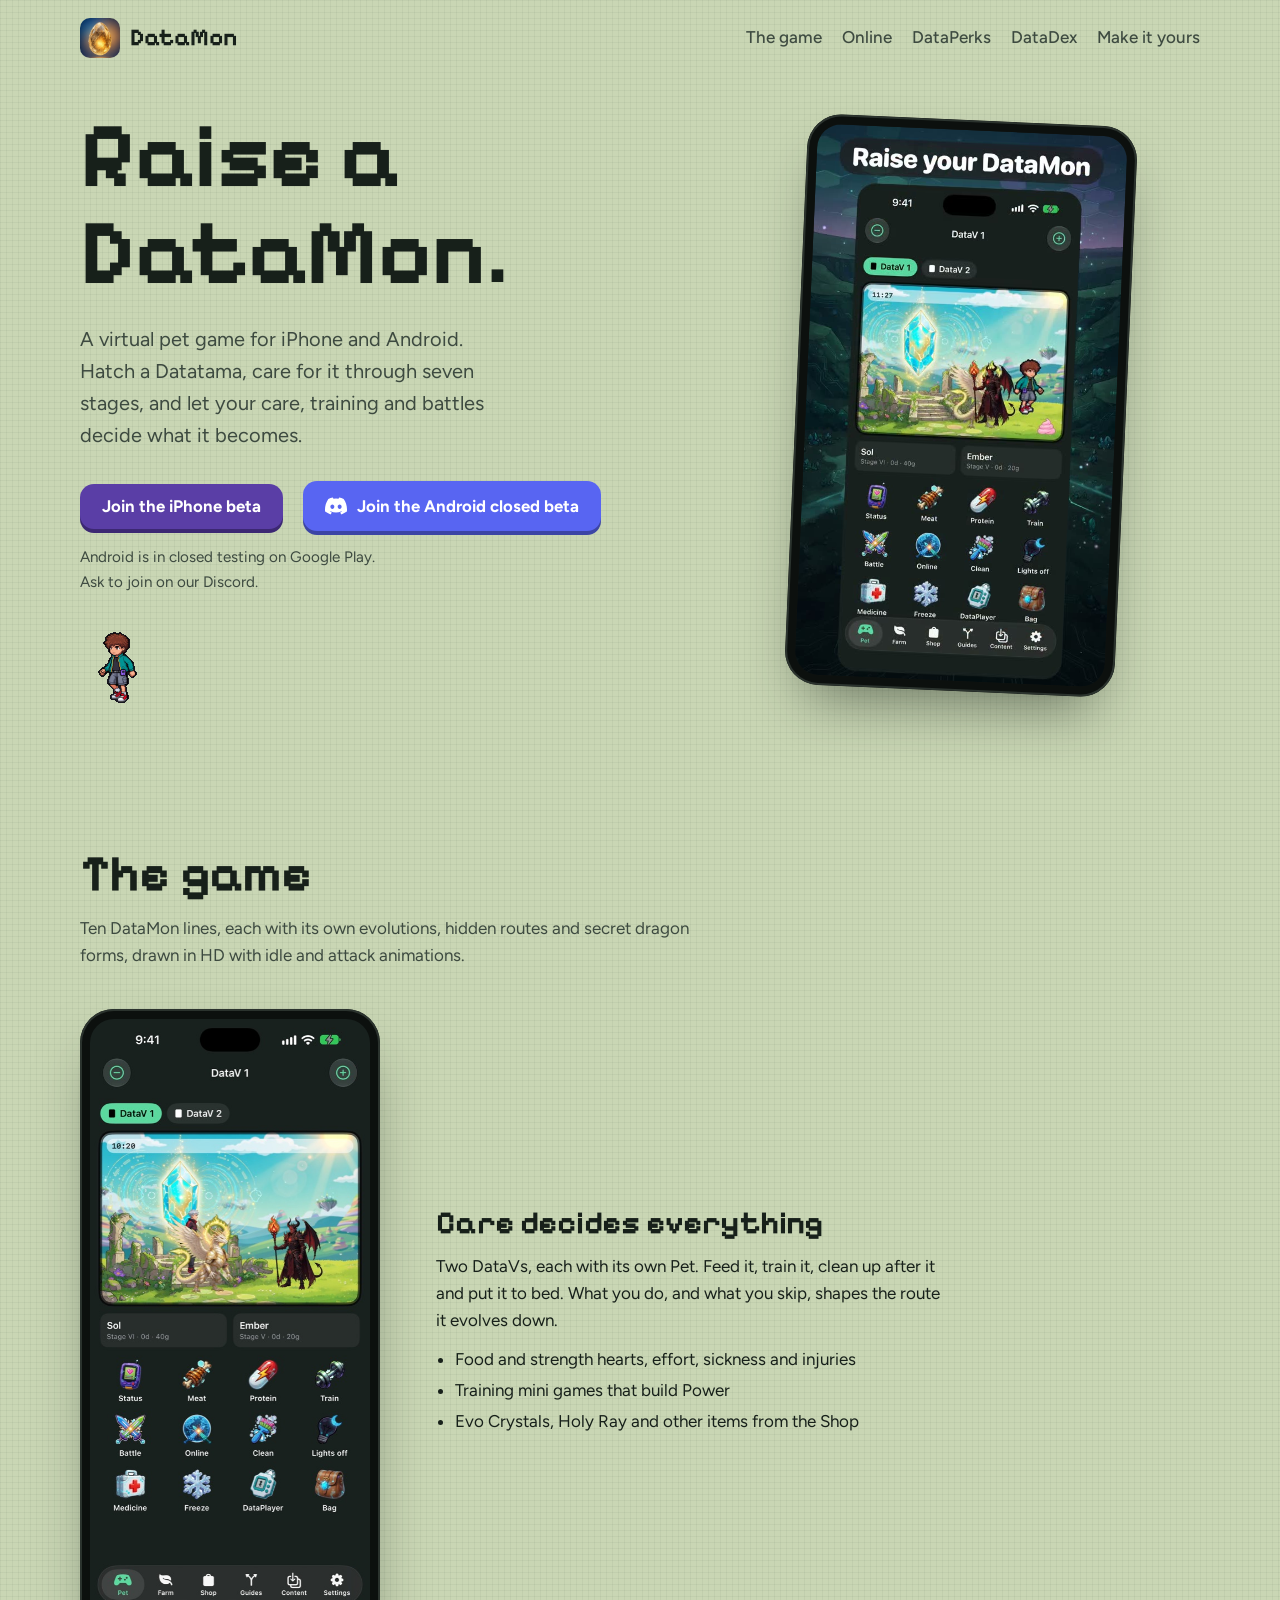
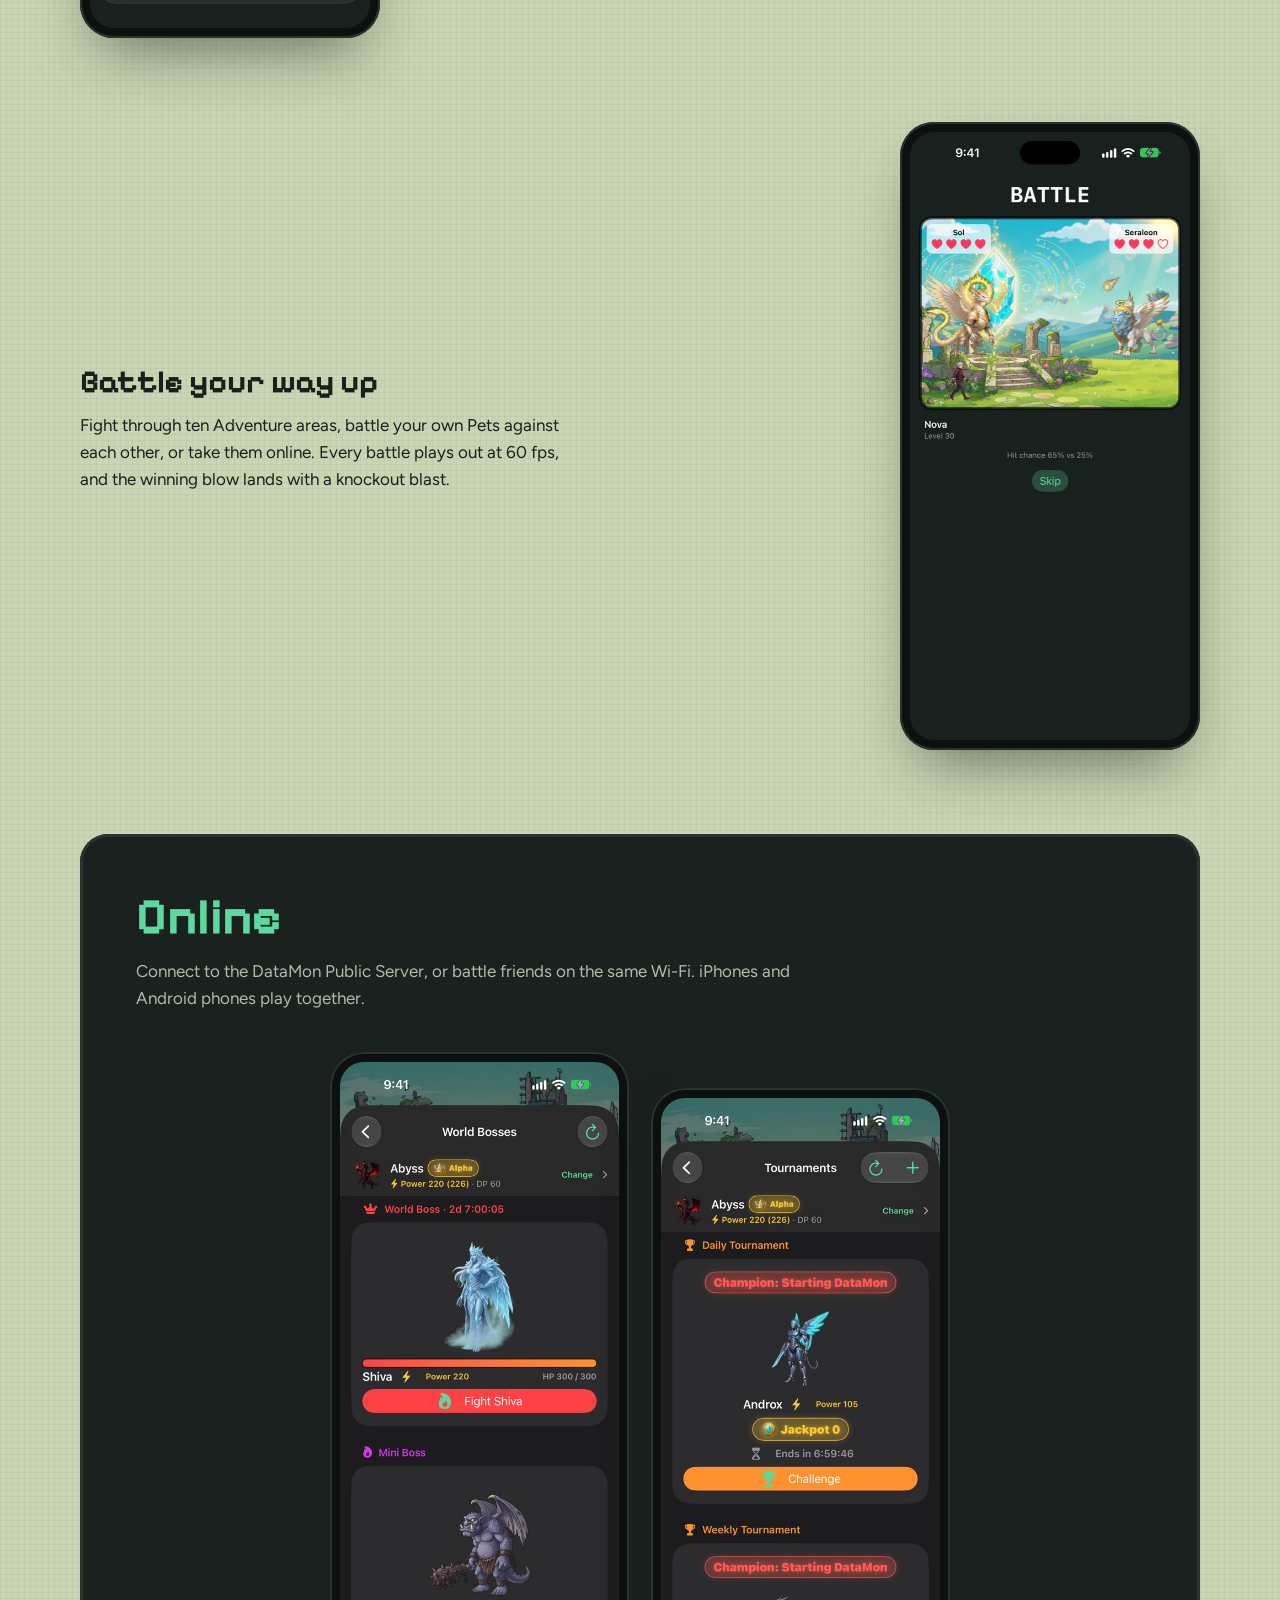
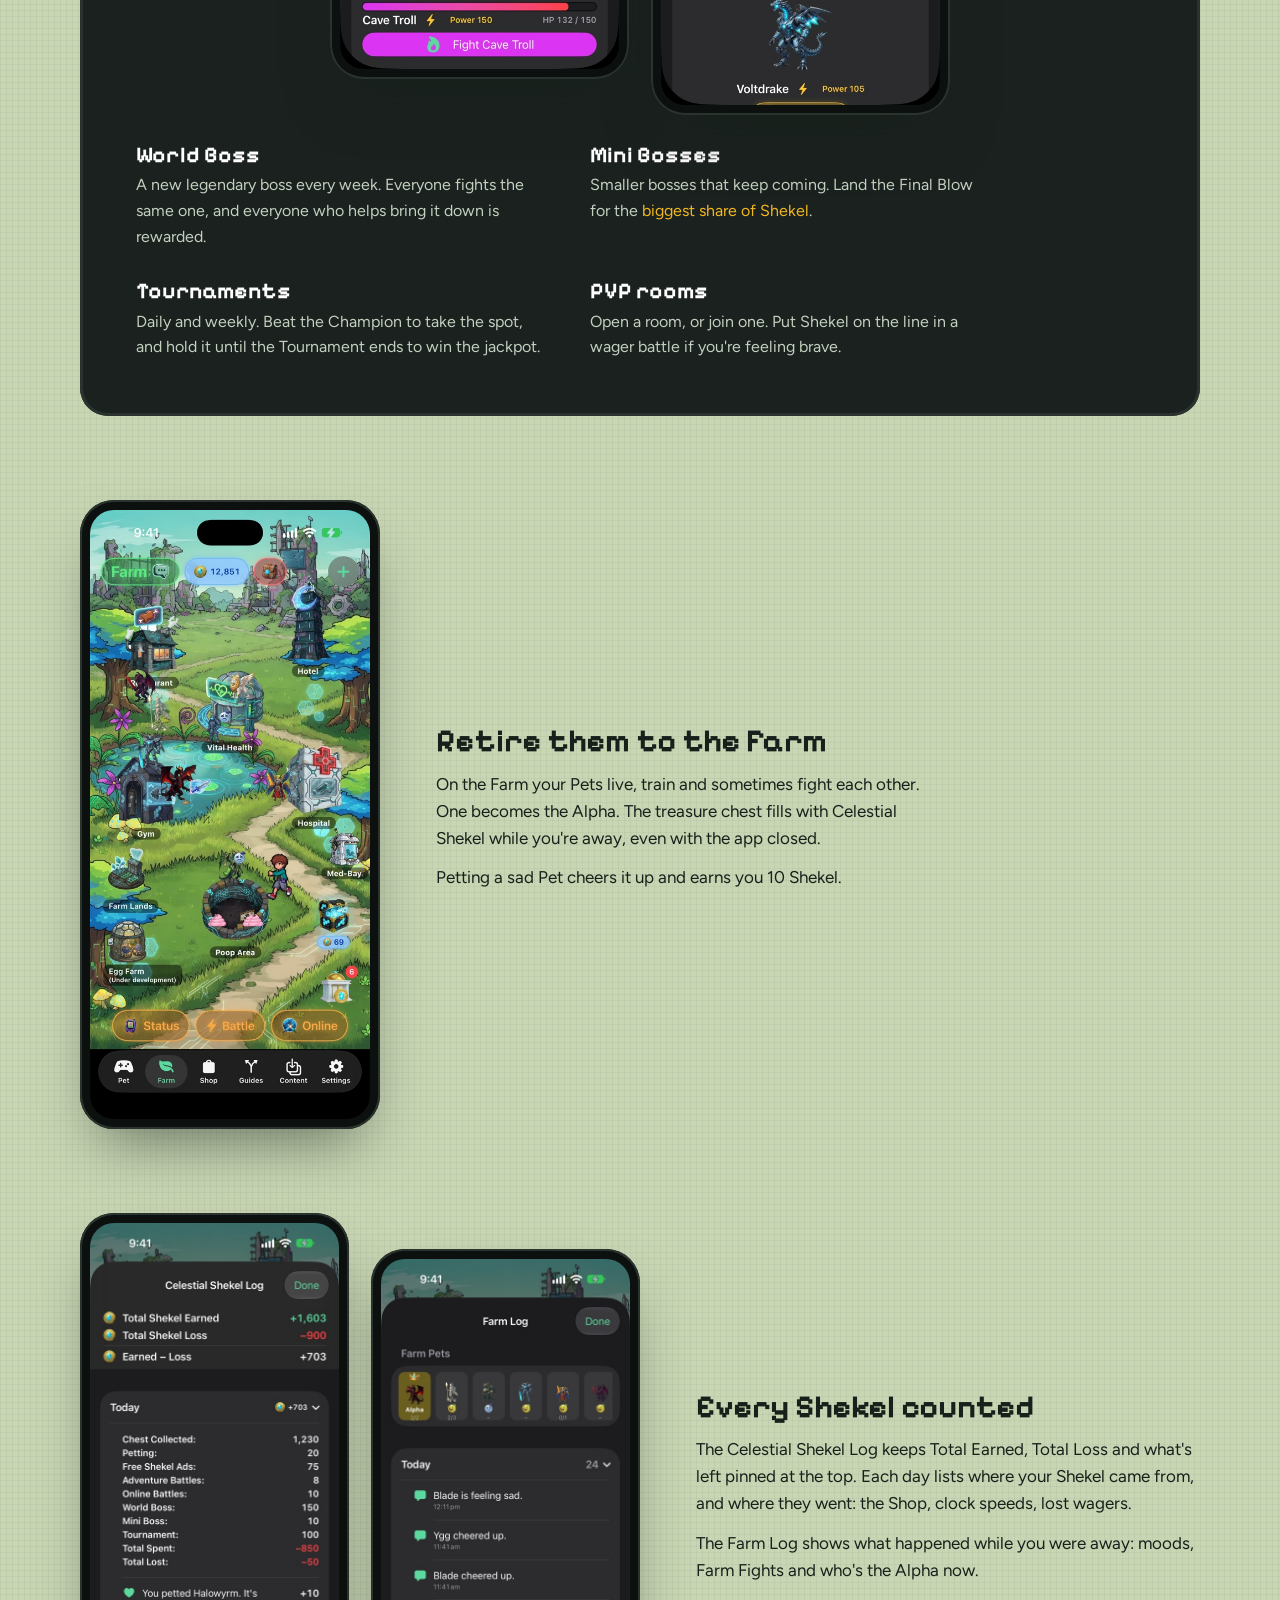
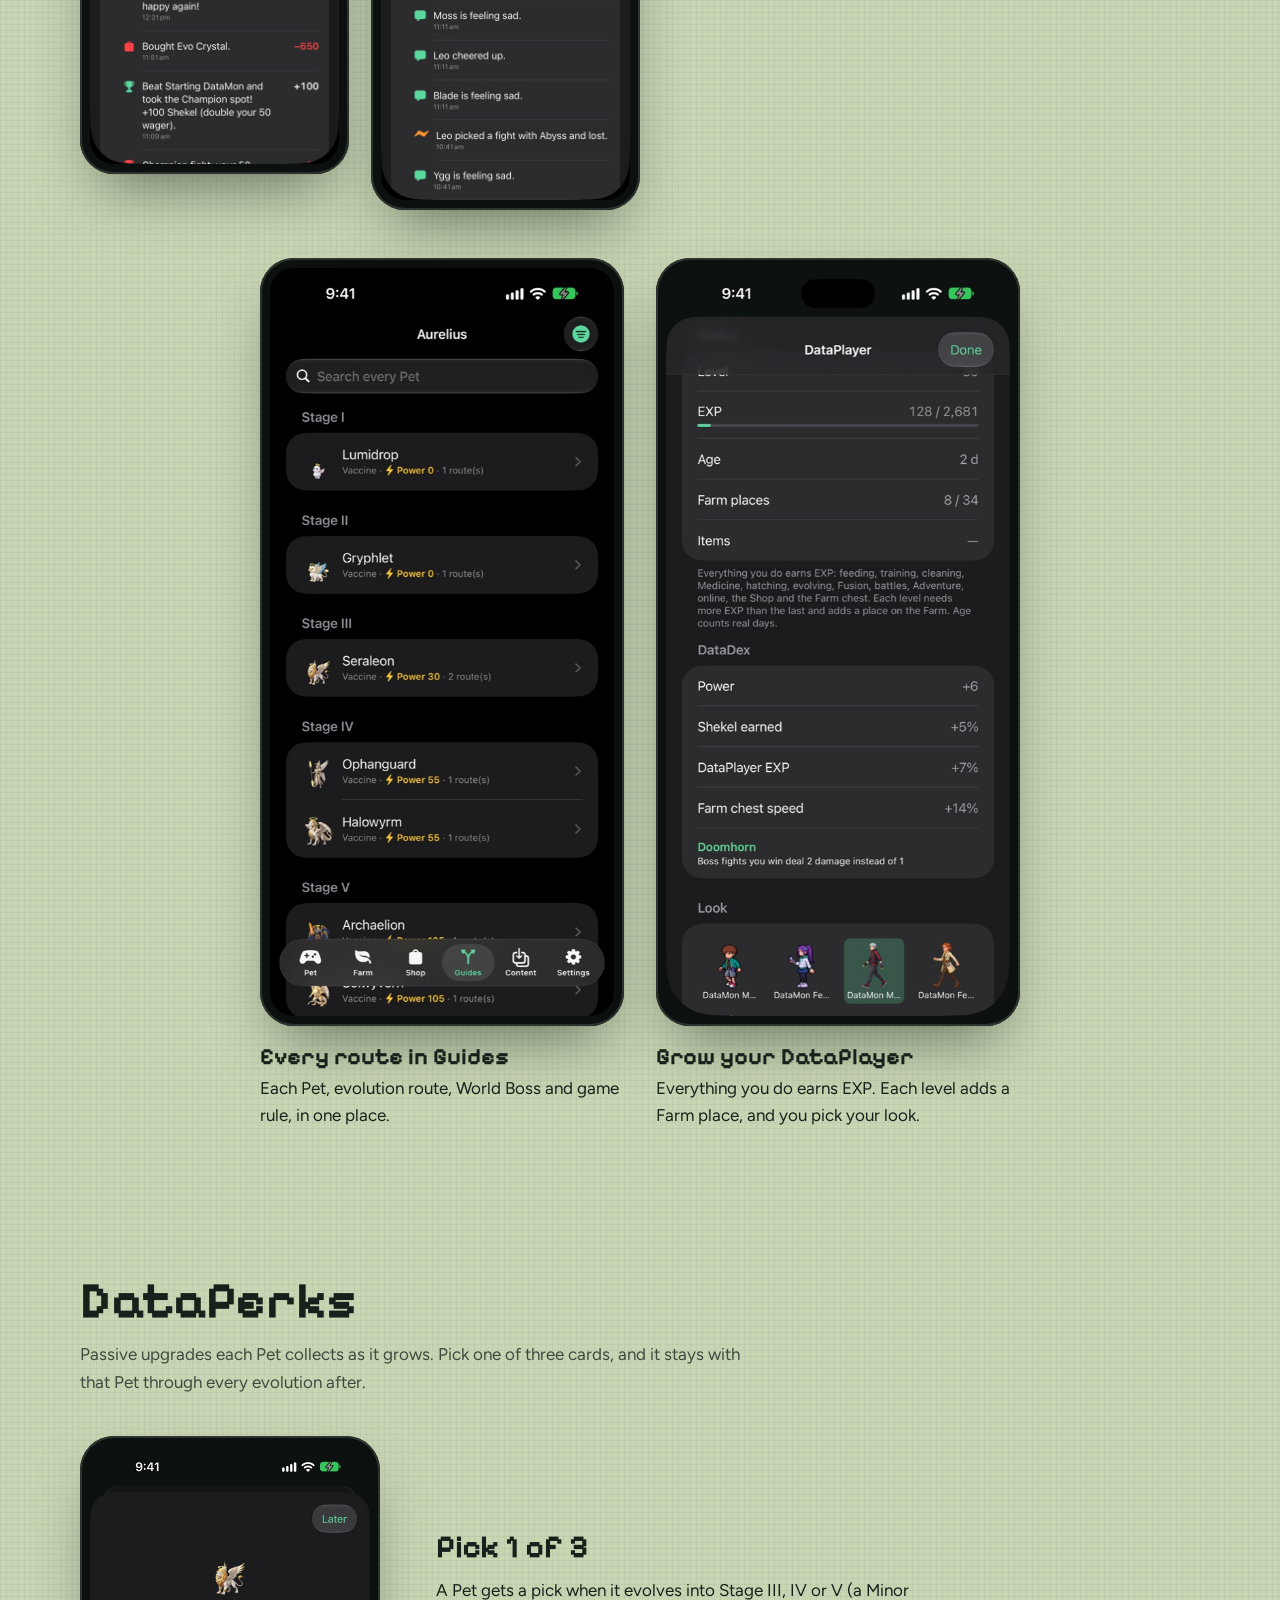
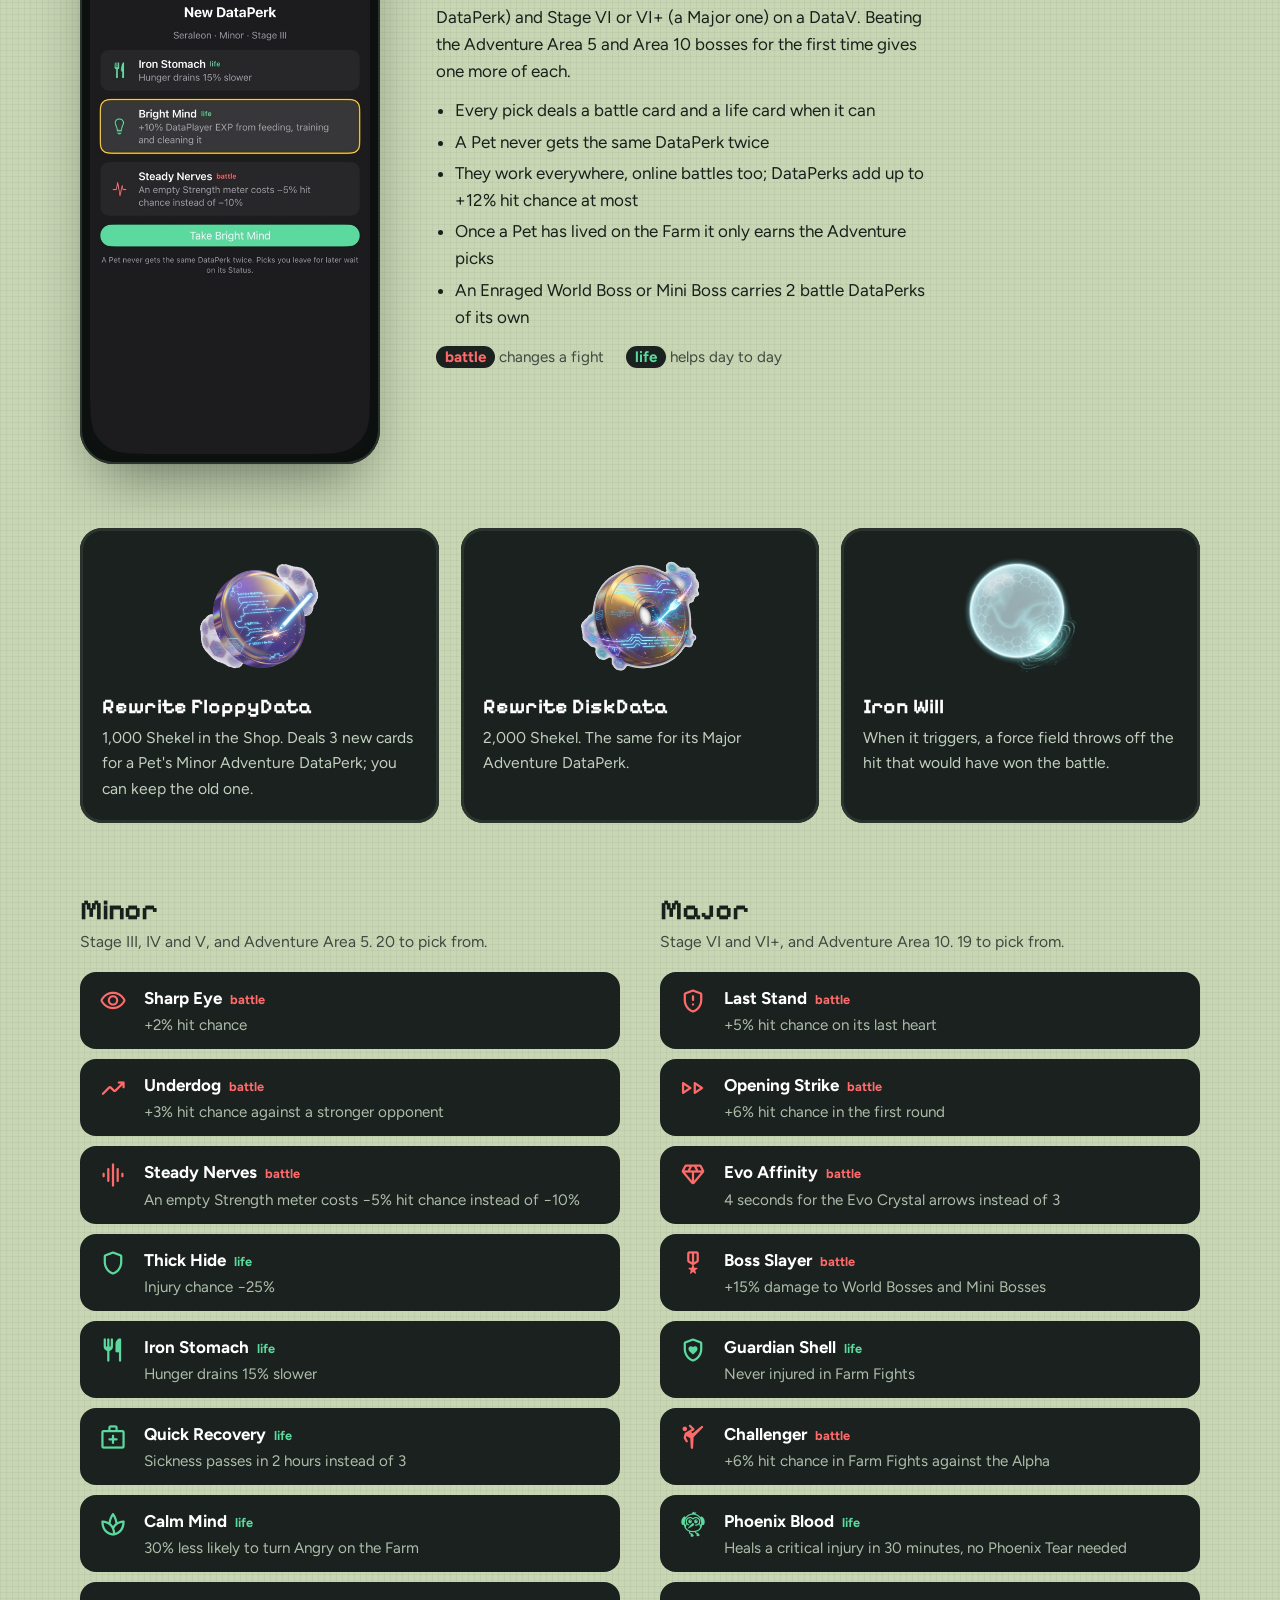
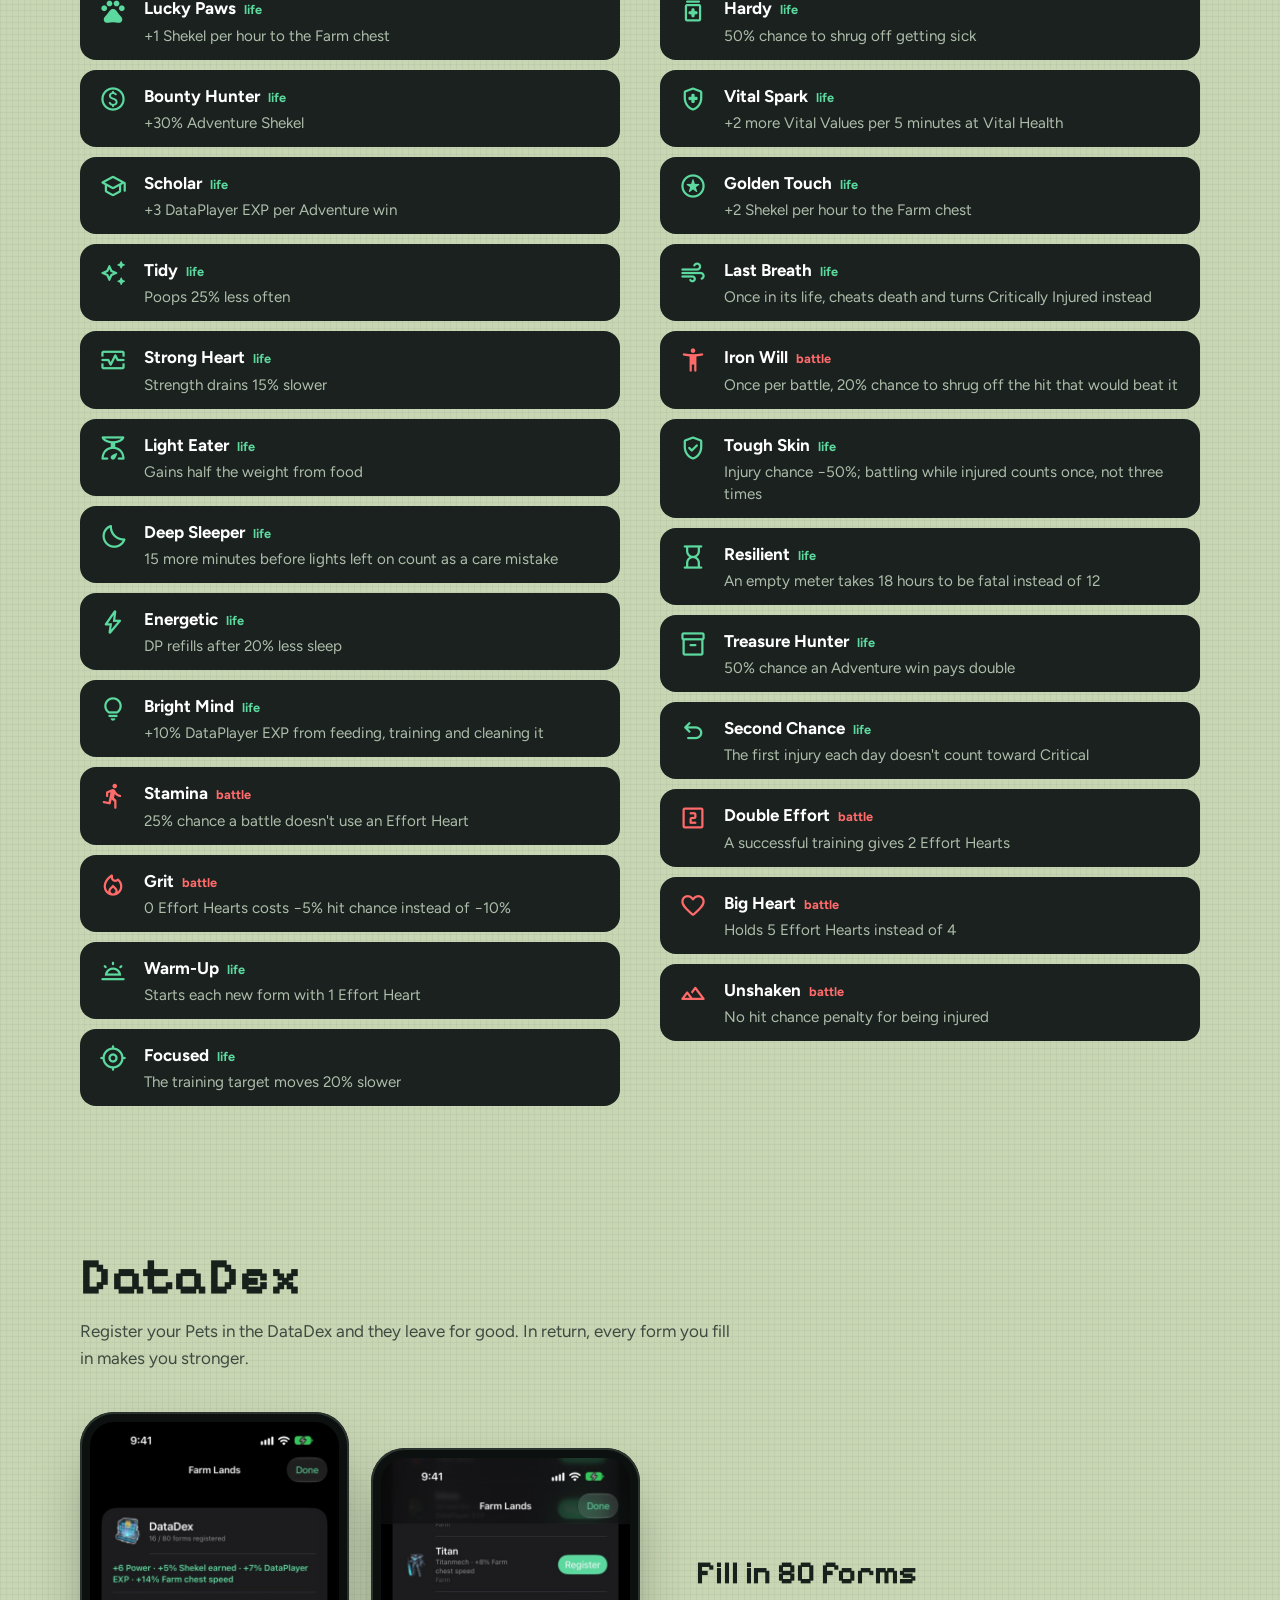
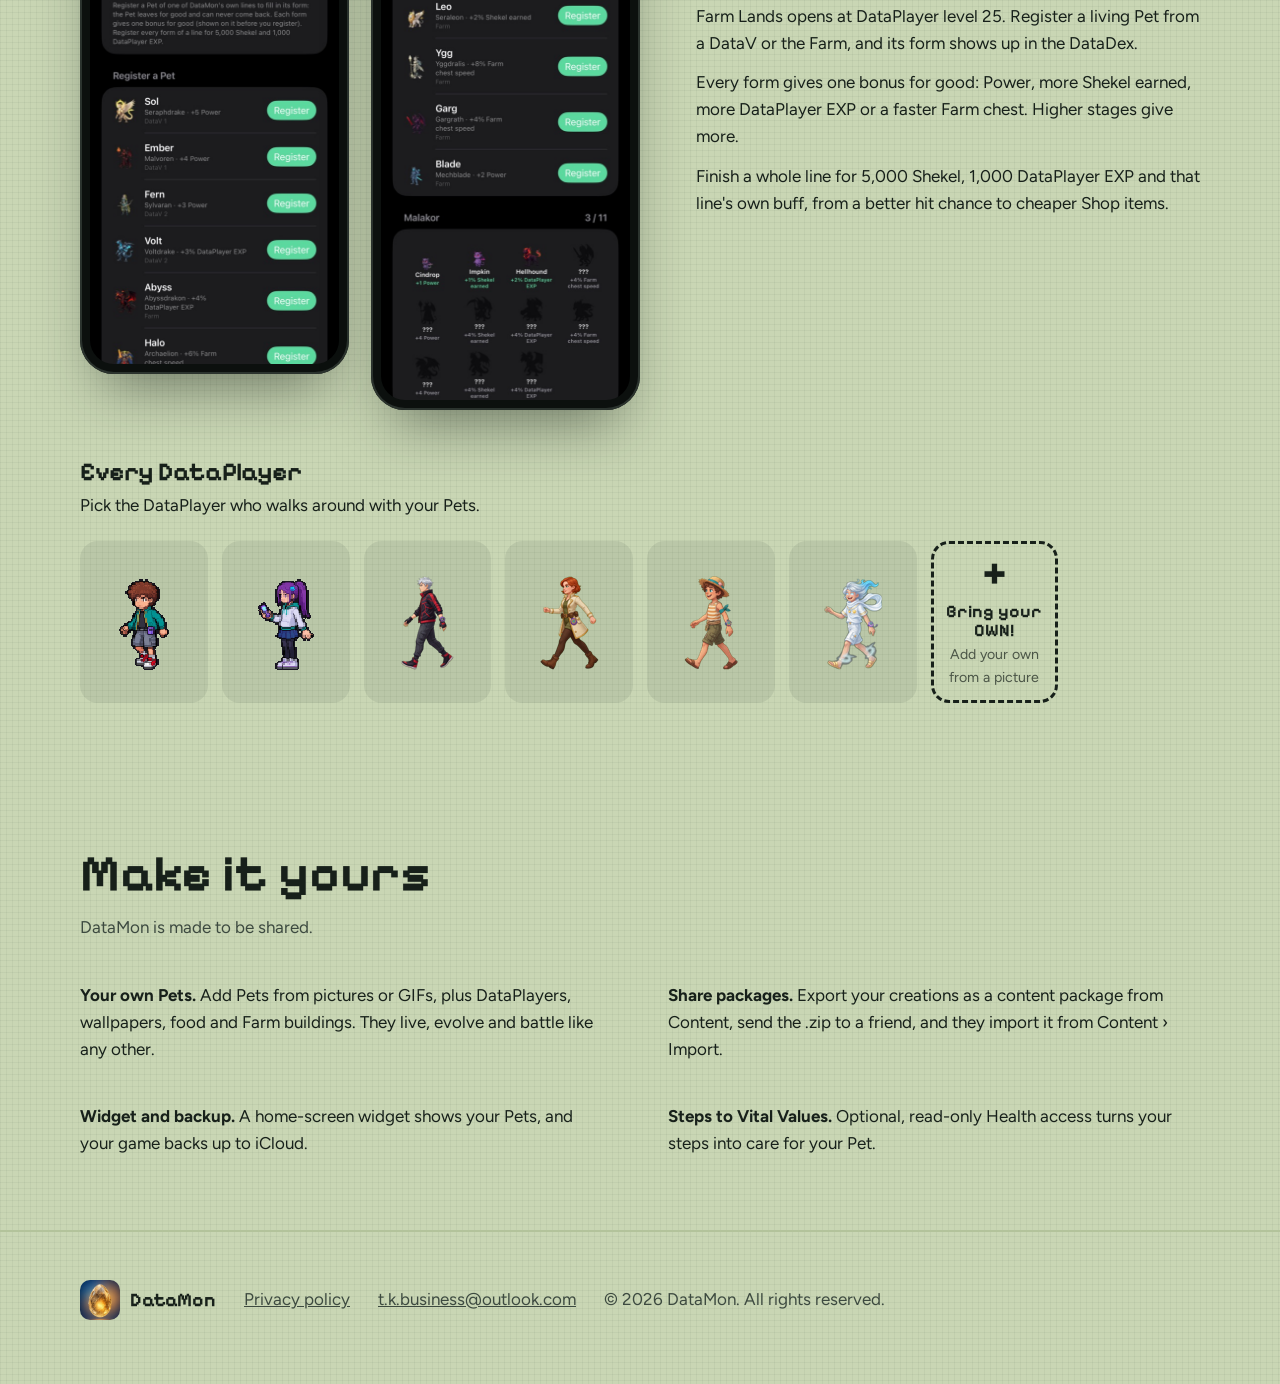
==== commit 9975de9c: "DataMon: DataDex section (menu link, Farm Lands shots, how it works) with every DataPlayer walking a" ====
--- a/DataMon/index.html
+++ b/DataMon/index.html
@@ -113,6 +113,19 @@
 
   .trio { display: grid; grid-template-columns: repeat(3, 1fr); gap: 32px; margin-top: 84px; }
   .trio figure { margin: 0; }
+  .trio.duo { grid-template-columns: repeat(2, 1fr); max-width: 760px; margin-left: auto; margin-right: auto; }
+  .dp-title { font: 700 1.6rem/1.1 var(--pixel); margin: 84px 0 6px; }
+  .dp-intro { margin: 0 0 22px; }
+  .dp-grid { display: grid; grid-template-columns: repeat(auto-fill, minmax(118px, 1fr)); gap: 14px; }
+  .dp { display: flex; flex-direction: column; align-items: center; justify-content: center; min-height: 150px; border-radius: 18px; background: rgba(23,32,26,.08); }
+  .dp .sprite { width: 96px; height: 96px; background: 0 0 / 384px 96px no-repeat; image-rendering: pixelated; animation: dpwalk .8s steps(4) infinite; }
+  @keyframes dpwalk { to { background-position: -384px 0; } }
+  .dp.own { border: 3px dashed currentColor; background: transparent; color: inherit; text-decoration: none; text-align: center; padding: 10px; }
+  .dp.own .plus { font: 700 2.6rem/1 var(--pixel); }
+  .dp.own b { font: 700 1.1rem/1.1 var(--pixel); margin-top: 6px; }
+  .dp.own small { opacity: .7; margin-top: 4px; }
+  .dp.own:hover { background: rgba(23,32,26,.06); }
+  @media (prefers-reduced-motion: reduce) { .dp .sprite { animation: none; } }
   .trio figcaption { margin-top: 18px; }
   .trio figcaption strong { display: block; font: 700 1.45rem/1.1 var(--pixel); margin-bottom: 6px; }
 
@@ -190,6 +203,7 @@
       <a href="#play">The game</a>
       <a href="#online">Online</a>
       <a href="#dataperks">DataPerks</a>
+      <a href="#datadex">DataDex</a>
       <a href="#yours">Make it yours</a>
     </nav>
   </div>
@@ -281,11 +295,7 @@
         </article>
       </div>
 
-      <div class="trio">
-        <figure>
-          <div class="phone"><img src="site/shots/lands-grid.jpg" alt="The DataDex: a grid of Pet forms, some still hidden" loading="lazy" width="507" height="1100"></div>
-          <figcaption><strong>Fill in the DataDex</strong>Register Pets to fill in 80 forms. Every form gives a bonus for good, and a finished line pays out a buff.</figcaption>
-        </figure>
+      <div class="trio duo">
         <figure>
           <div class="phone"><img src="site/shots/guides.jpg" alt="Guides: a Pet line listed stage by stage" loading="lazy" width="507" height="1100"></div>
           <figcaption><strong>Every route in Guides</strong>Each Pet, evolution route, World Boss and game rule, in one place.</figcaption>
@@ -383,6 +393,40 @@
     </div>
   </section>
 
+  <section id="datadex">
+    <div class="wrap">
+      <h2>DataDex</h2>
+      <p class="intro">Register your Pets in the DataDex and they leave for good. In return, every form you fill in makes you stronger.</p>
+
+      <div class="rows">
+        <article class="row wide">
+          <div class="pair">
+            <div class="phone"><img src="site/shots/lands.jpg" alt="Farm Lands: the DataDex card with its bonuses, then Pets you can register" loading="lazy" width="507" height="1100"></div>
+            <div class="phone"><img src="site/shots/lands-grid.jpg" alt="The DataDex: a grid of Pet forms, some still hidden" loading="lazy" width="507" height="1100"></div>
+          </div>
+          <div>
+            <h3>Fill in 80 forms</h3>
+            <p>Farm Lands opens at DataPlayer level 25. Register a living Pet from a DataV or the Farm, and its form shows up in the DataDex.</p>
+            <p>Every form gives one bonus for good: Power, more Shekel earned, more DataPlayer EXP or a faster Farm chest. Higher stages give more.</p>
+            <p>Finish a whole line for 5,000 Shekel, 1,000 DataPlayer EXP and that line's own buff, from a better hit chance to cheaper Shop items.</p>
+          </div>
+        </article>
+      </div>
+
+      <h3 class="dp-title">Every DataPlayer</h3>
+      <p class="dp-intro">Pick the DataPlayer who walks around with your Pets.</p>
+      <div class="dp-grid">
+        <div class="dp"><span class="sprite" style="background-image:url(site/players/male.png)"></span></div>
+        <div class="dp"><span class="sprite" style="background-image:url(site/players/female.png)"></span></div>
+        <div class="dp"><span class="sprite" style="background-image:url(site/players/male2.png)"></span></div>
+        <div class="dp"><span class="sprite" style="background-image:url(site/players/female2.png)"></span></div>
+        <div class="dp"><span class="sprite" style="background-image:url(site/players/1.png)"></span></div>
+        <div class="dp"><span class="sprite" style="background-image:url(site/players/2.png)"></span></div>
+        <a class="dp own" href="#yours"><span class="plus">+</span><b>Bring your OWN!</b><small>Add your own from a picture</small></a>
+      </div>
+    </div>
+  </section>
+
   <section id="yours">
     <div class="wrap">
       <h2>Make it yours</h2>
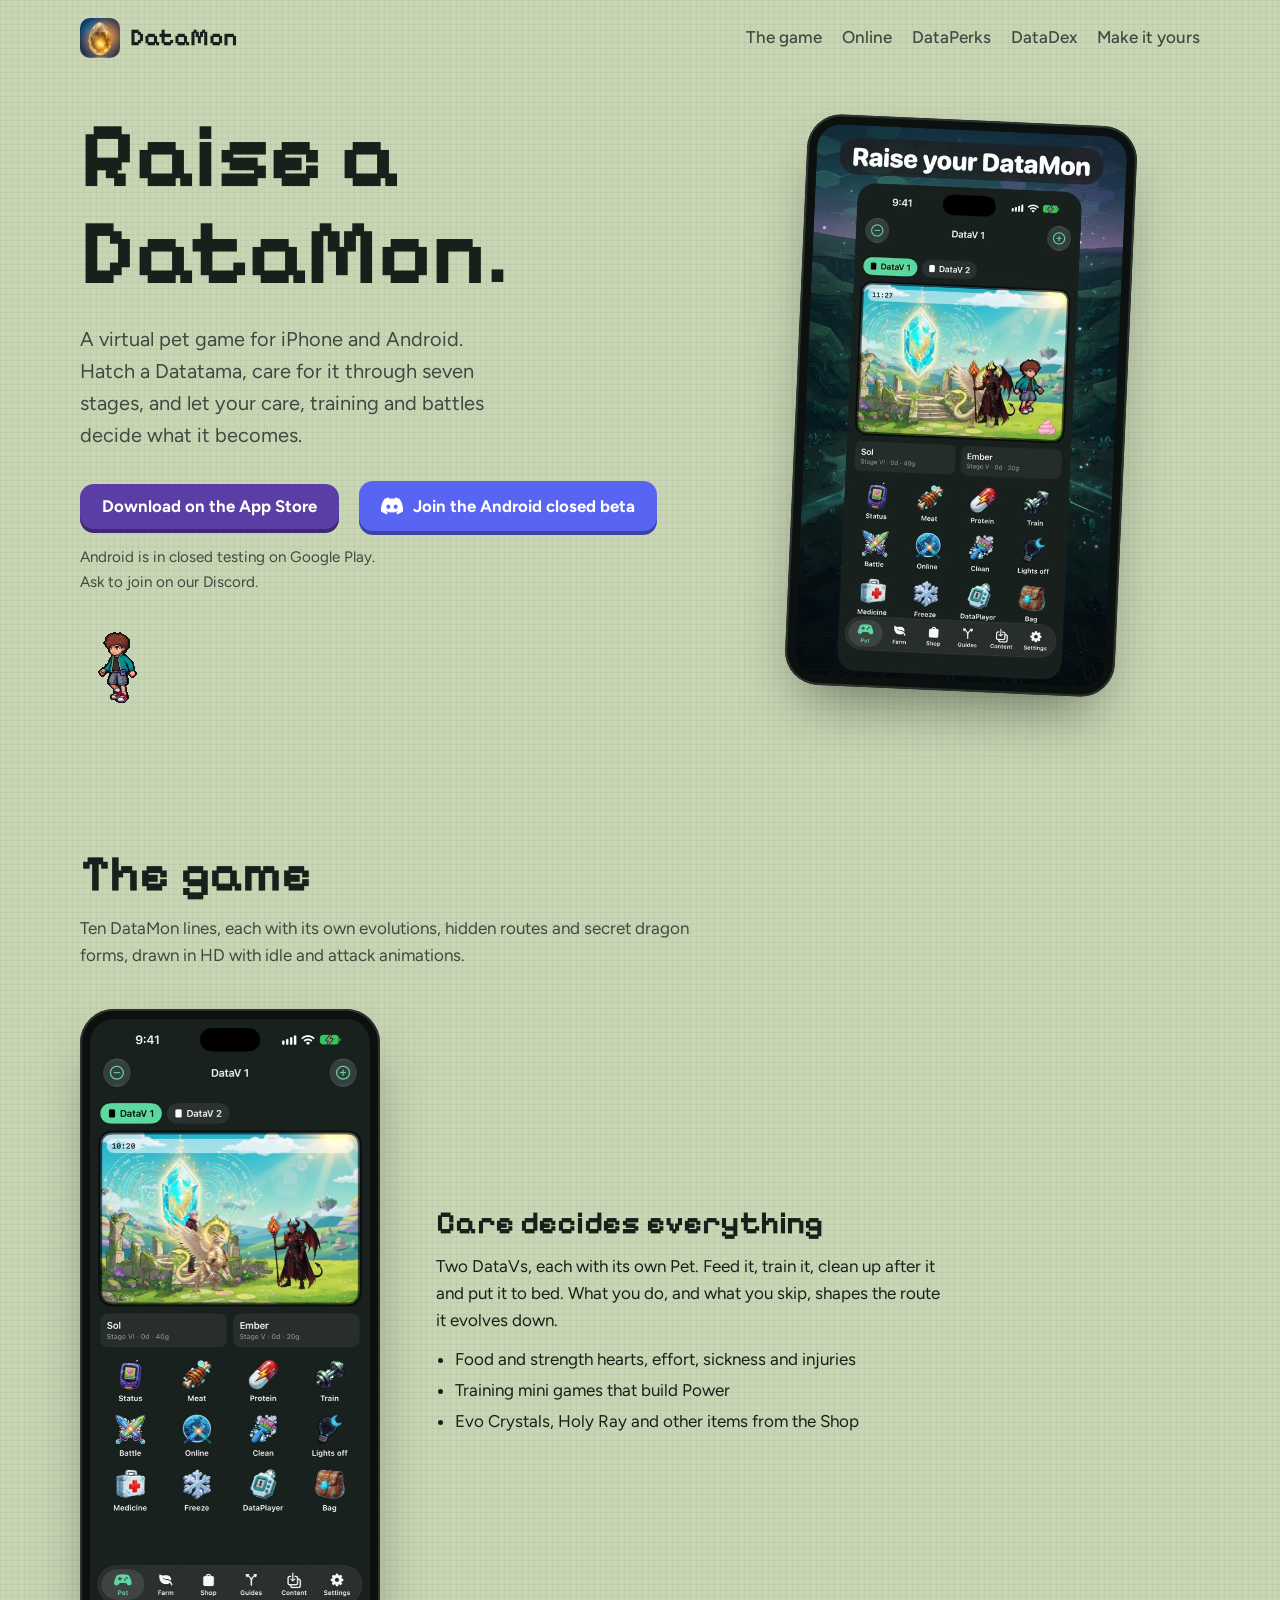
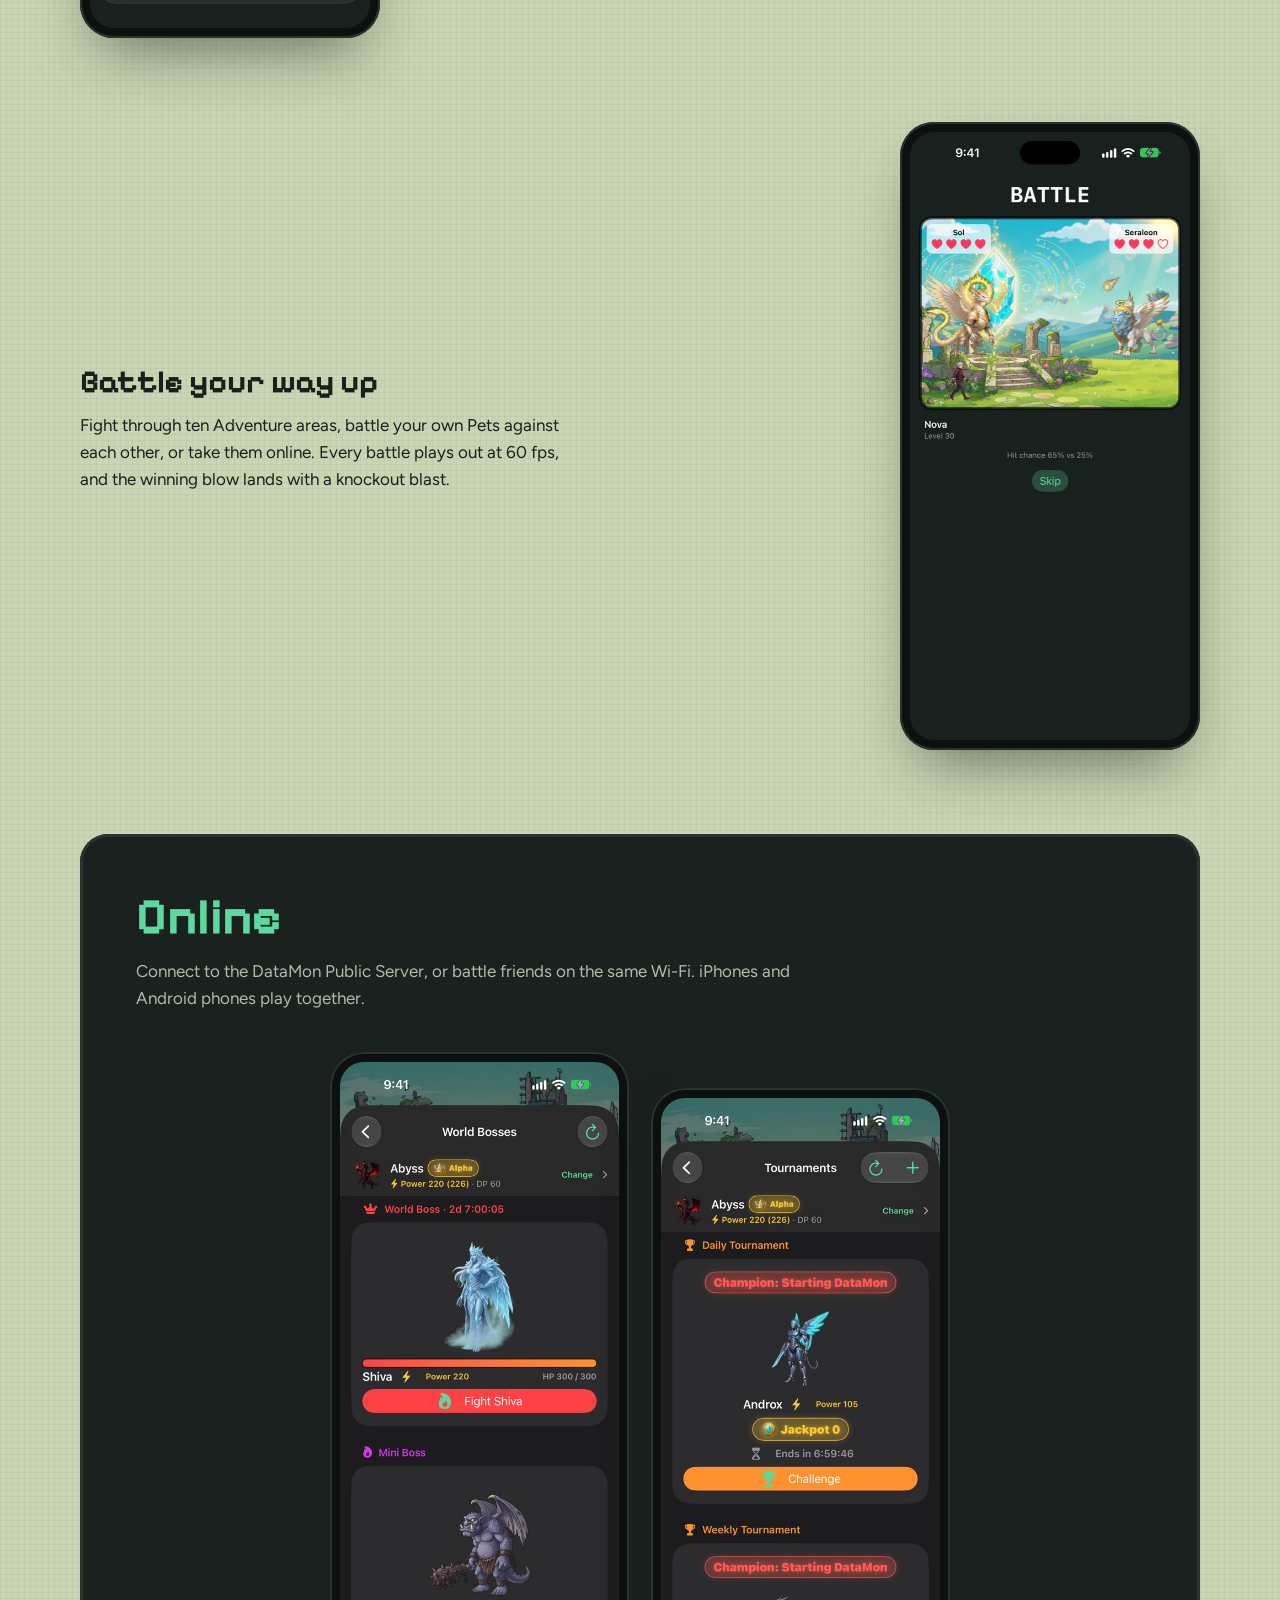
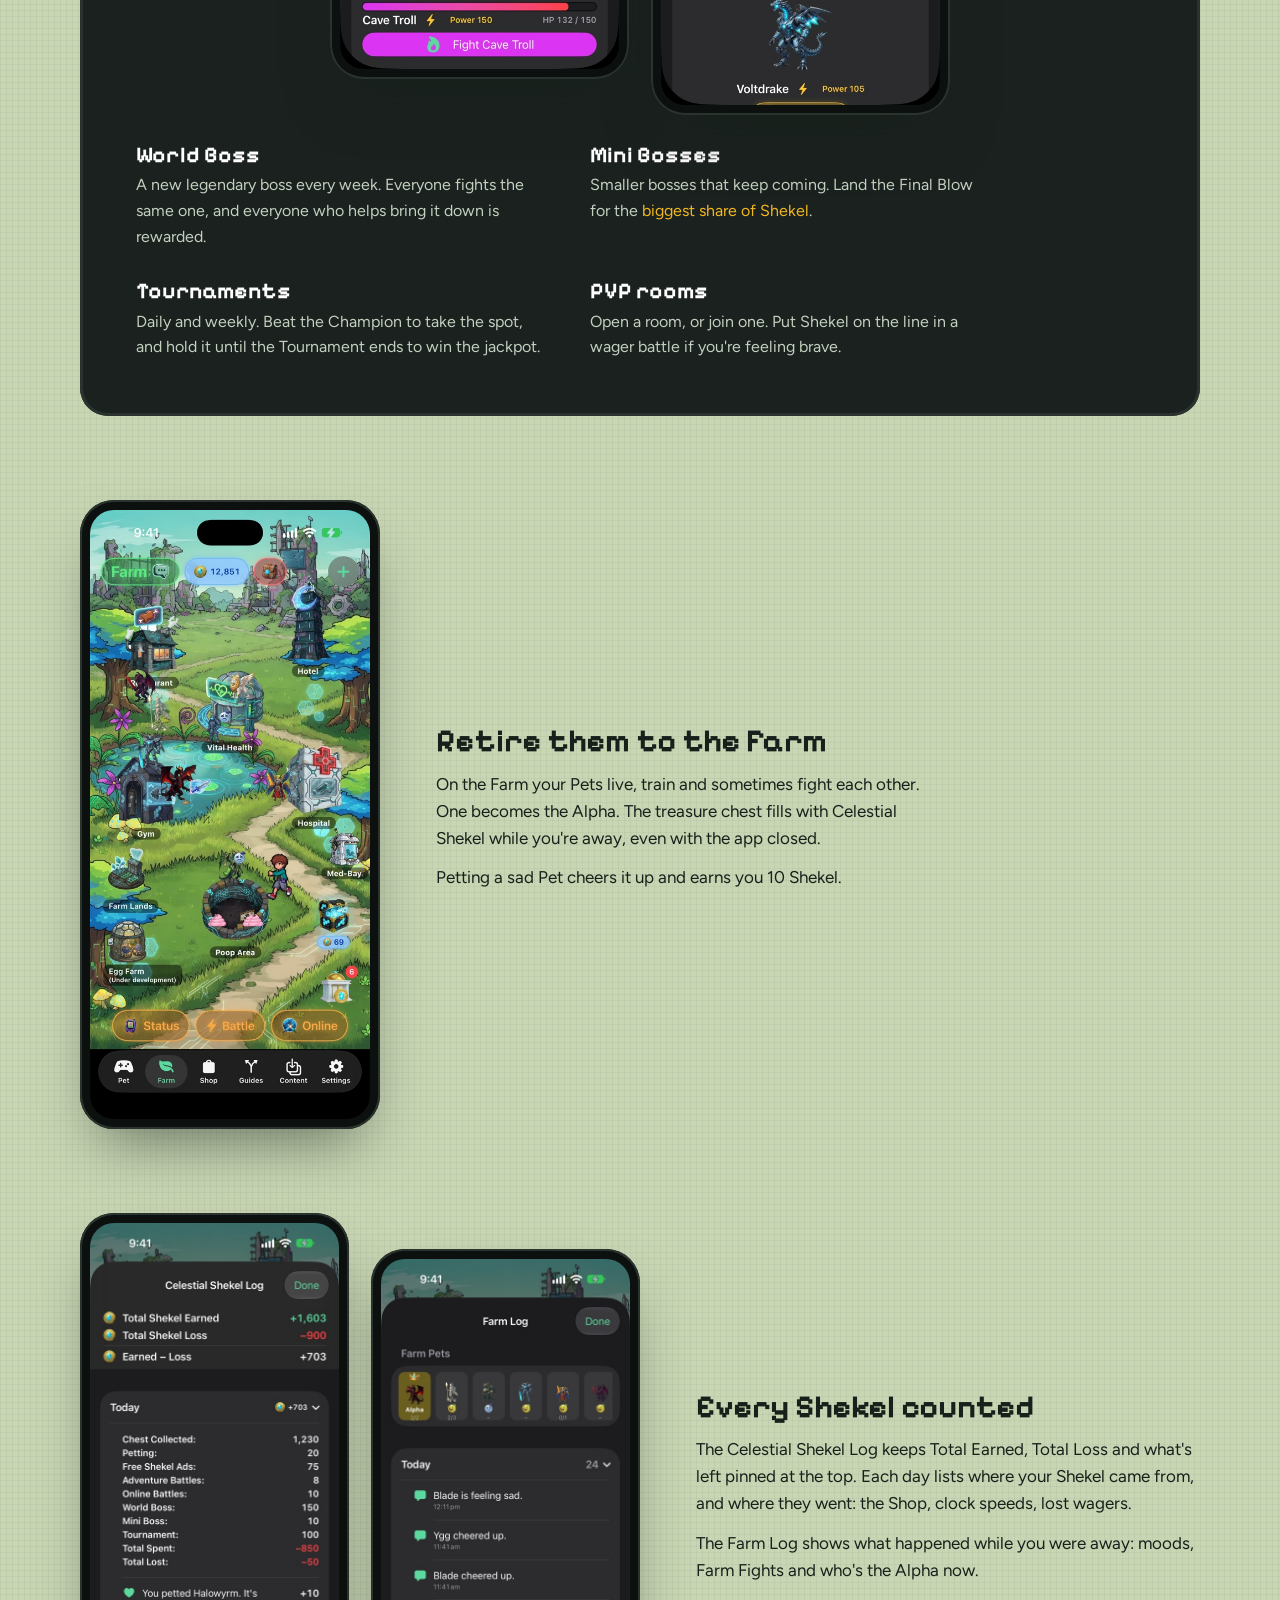
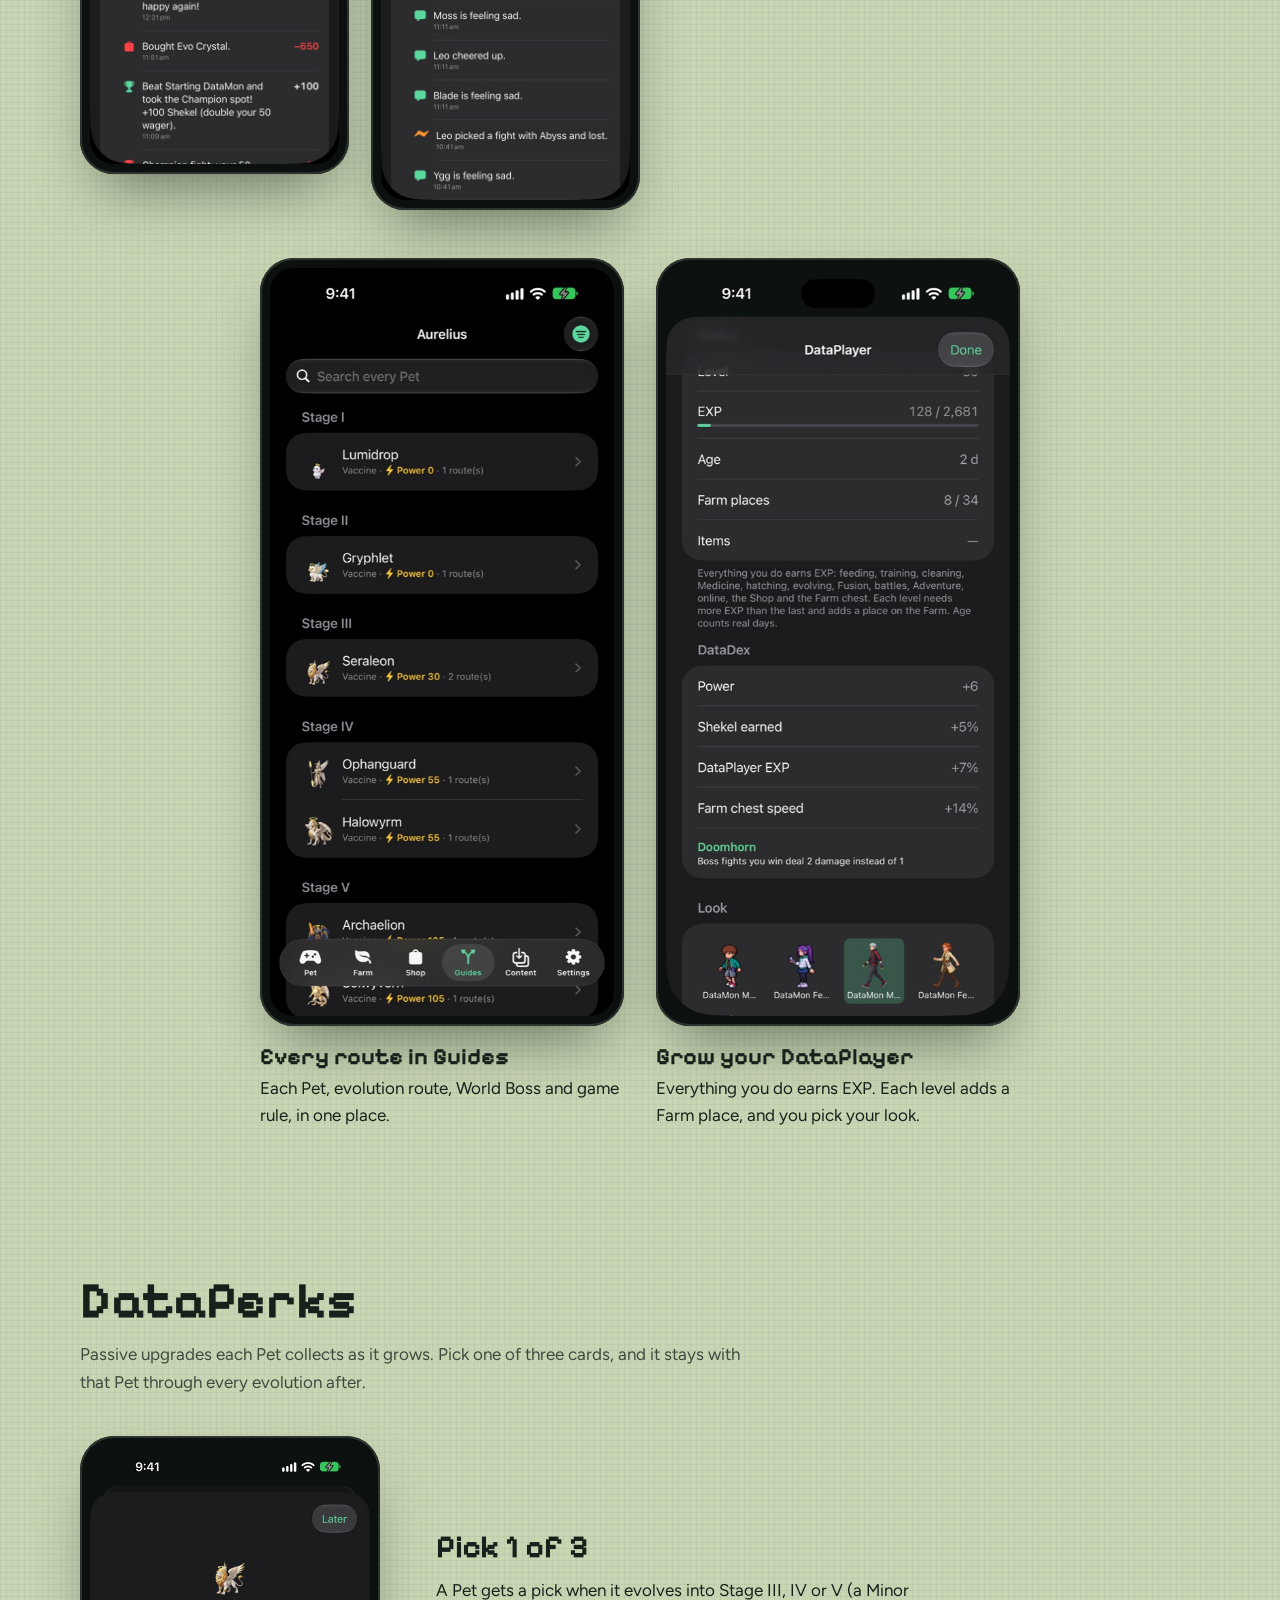
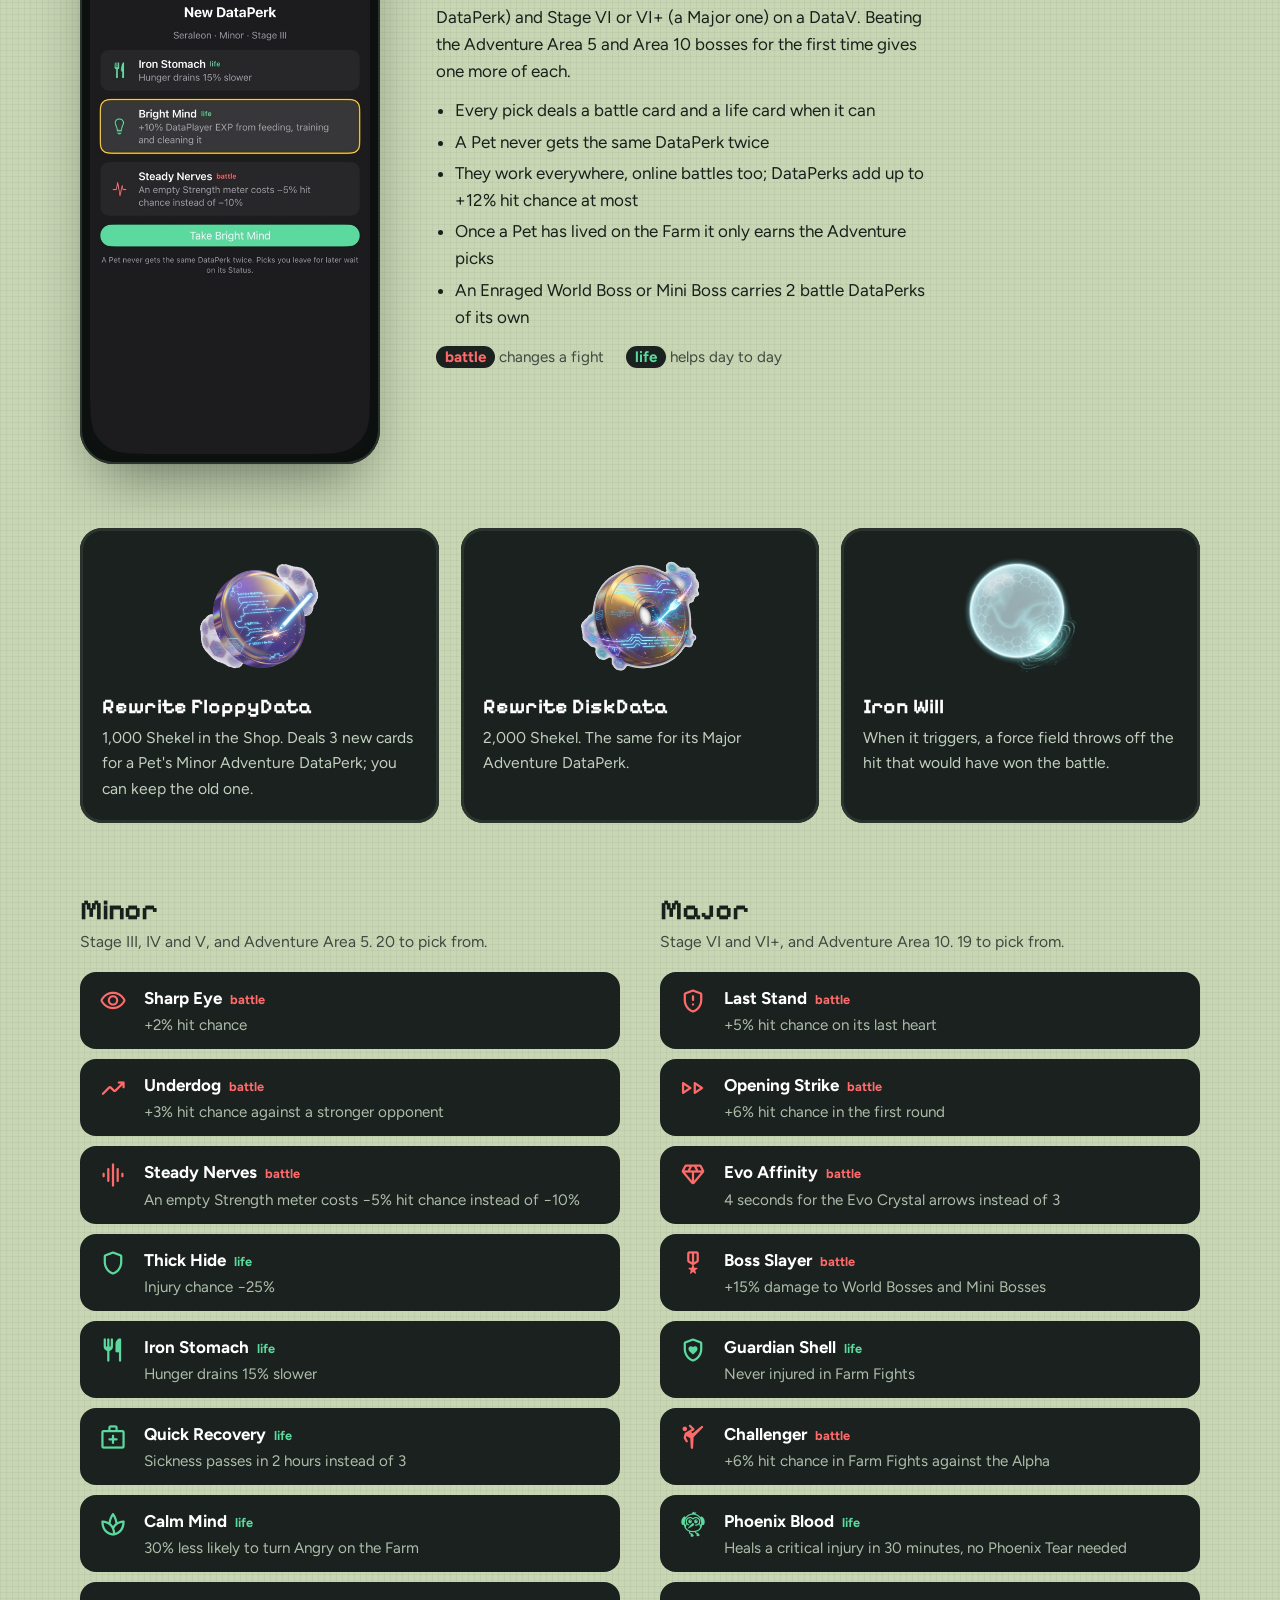
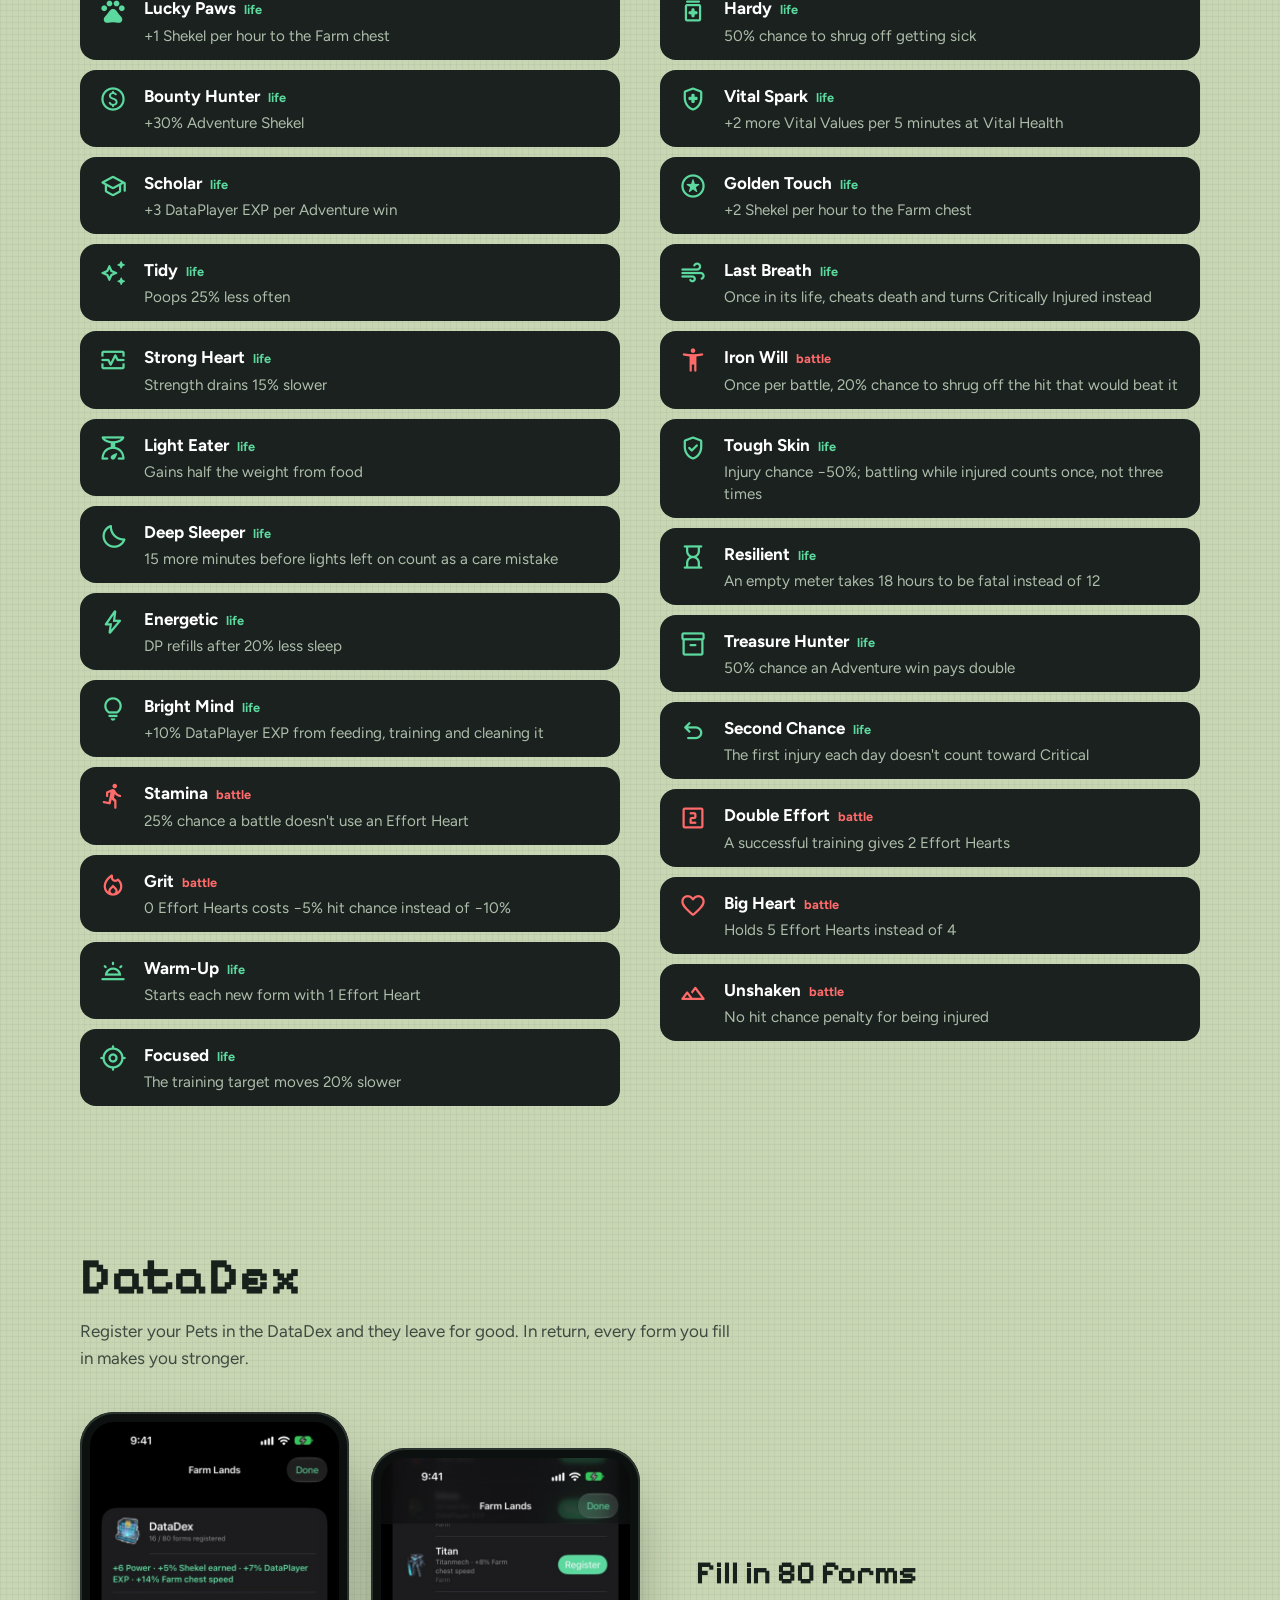
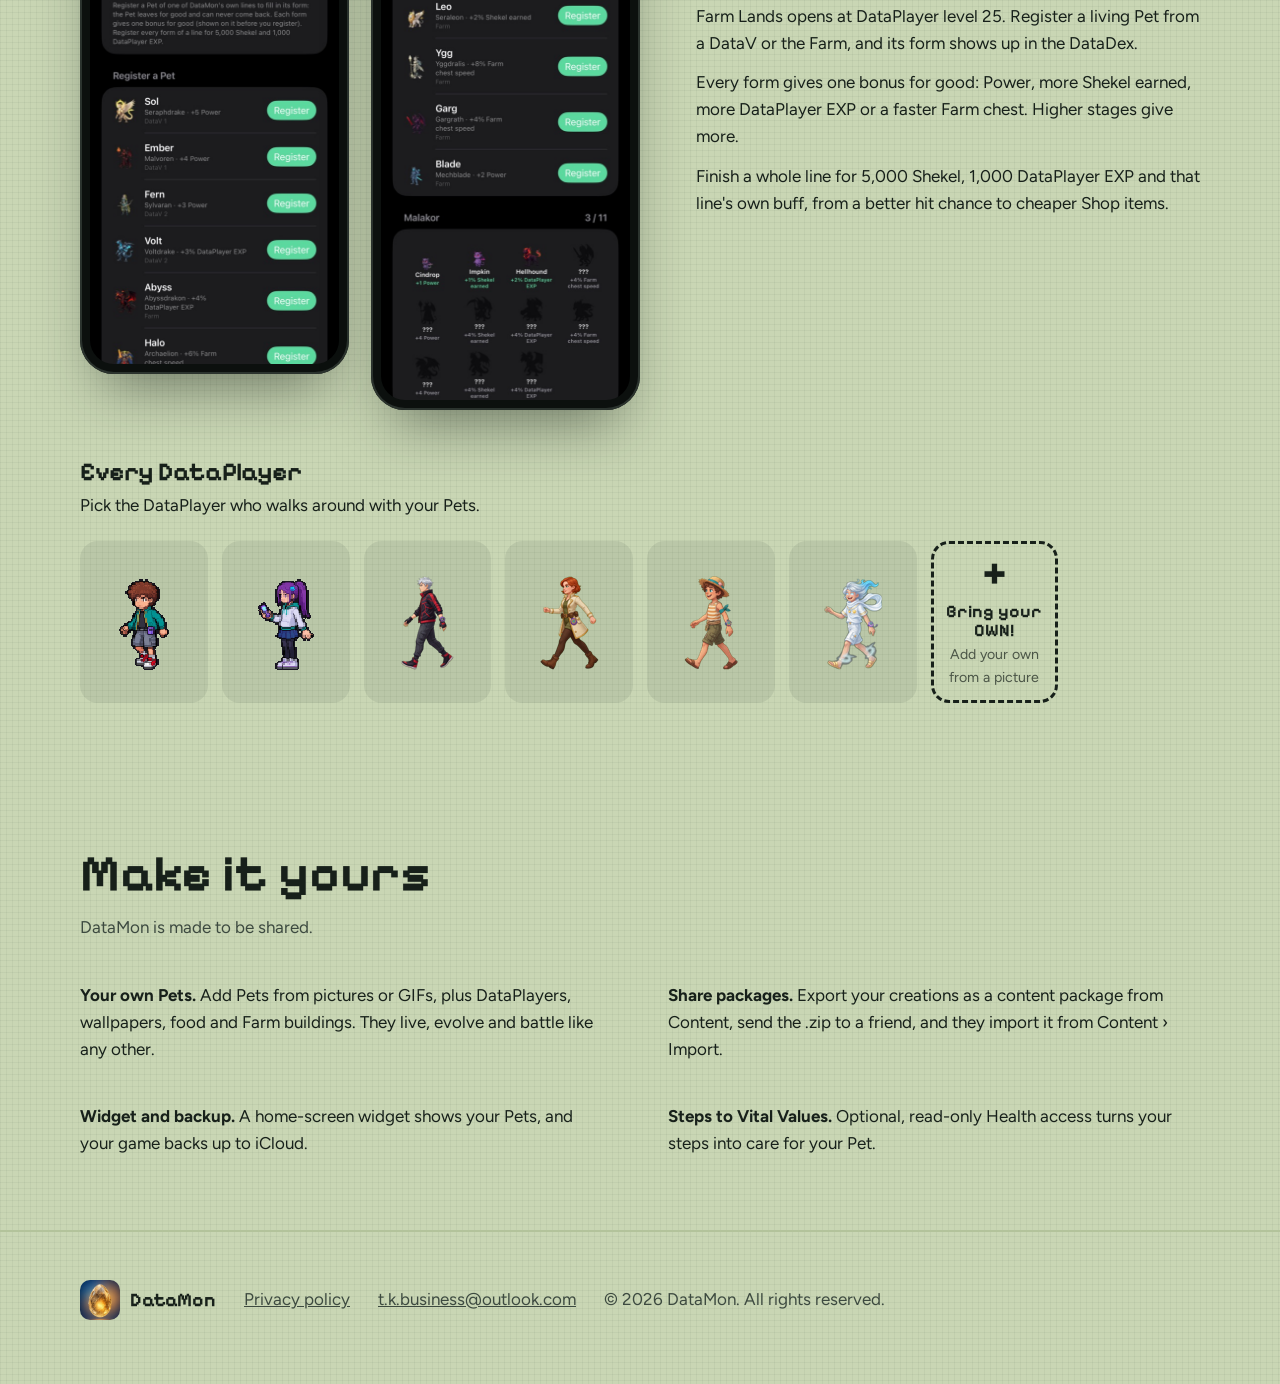
==== commit c683f650: "DataMon: iPhone button links to the App Store (no longer in beta)" ====
--- a/DataMon/index.html
+++ b/DataMon/index.html
@@ -216,7 +216,7 @@
         <h1>Raise a DataMon.</h1>
         <p class="lede">A virtual pet game for iPhone and Android. Hatch a Datatama, care for it through seven stages, and let your care, training and battles decide what it becomes.</p>
         <div class="cta">
-          <a class="button" href="https://testflight.apple.com/join/q5ZdaXX2">Join the iPhone beta</a>
+          <a class="button" href="https://apps.apple.com/au/app/datamon/id6826284462">Download on the App Store</a>
           <a class="button discord" href="https://discord.gg/P6Rh44SGJG"><svg aria-hidden="true" viewBox="0 0 24 24" width="22" height="22"><path fill="currentColor" d="M20.32 4.37a19.8 19.8 0 0 0-4.89-1.52.07.07 0 0 0-.08.04c-.21.38-.44.87-.61 1.25a18.27 18.27 0 0 0-5.49 0 12.64 12.64 0 0 0-.62-1.25.08.08 0 0 0-.08-.04 19.74 19.74 0 0 0-4.89 1.52.07.07 0 0 0-.03.03C.53 9.05-.32 13.58.1 18.06a.08.08 0 0 0 .03.06 19.9 19.9 0 0 0 5.99 3.03.08.08 0 0 0 .08-.03c.46-.63.87-1.3 1.23-1.99a.08.08 0 0 0-.04-.11 13.1 13.1 0 0 1-1.87-.89.08.08 0 0 1-.01-.13l.37-.29a.07.07 0 0 1 .08-.01c3.93 1.79 8.18 1.79 12.07 0a.07.07 0 0 1 .08.01l.37.29a.08.08 0 0 1-.01.13c-.6.35-1.22.65-1.87.89a.08.08 0 0 0-.04.11c.36.7.77 1.36 1.23 1.99a.08.08 0 0 0 .08.03 19.84 19.84 0 0 0 6-3.03.08.08 0 0 0 .03-.05c.5-5.18-.84-9.67-3.55-13.66a.06.06 0 0 0-.03-.03ZM8.02 15.33c-1.18 0-2.16-1.08-2.16-2.42 0-1.33.96-2.42 2.16-2.42 1.21 0 2.18 1.1 2.16 2.42 0 1.34-.96 2.42-2.16 2.42Zm7.97 0c-1.18 0-2.15-1.08-2.15-2.42 0-1.33.95-2.42 2.15-2.42 1.21 0 2.18 1.1 2.16 2.42 0 1.34-.95 2.42-2.16 2.42Z"/></svg>Join the Android closed beta</a>
           <span class="note">Android is in closed testing on Google Play. Ask to join on our Discord.</span>
         </div>
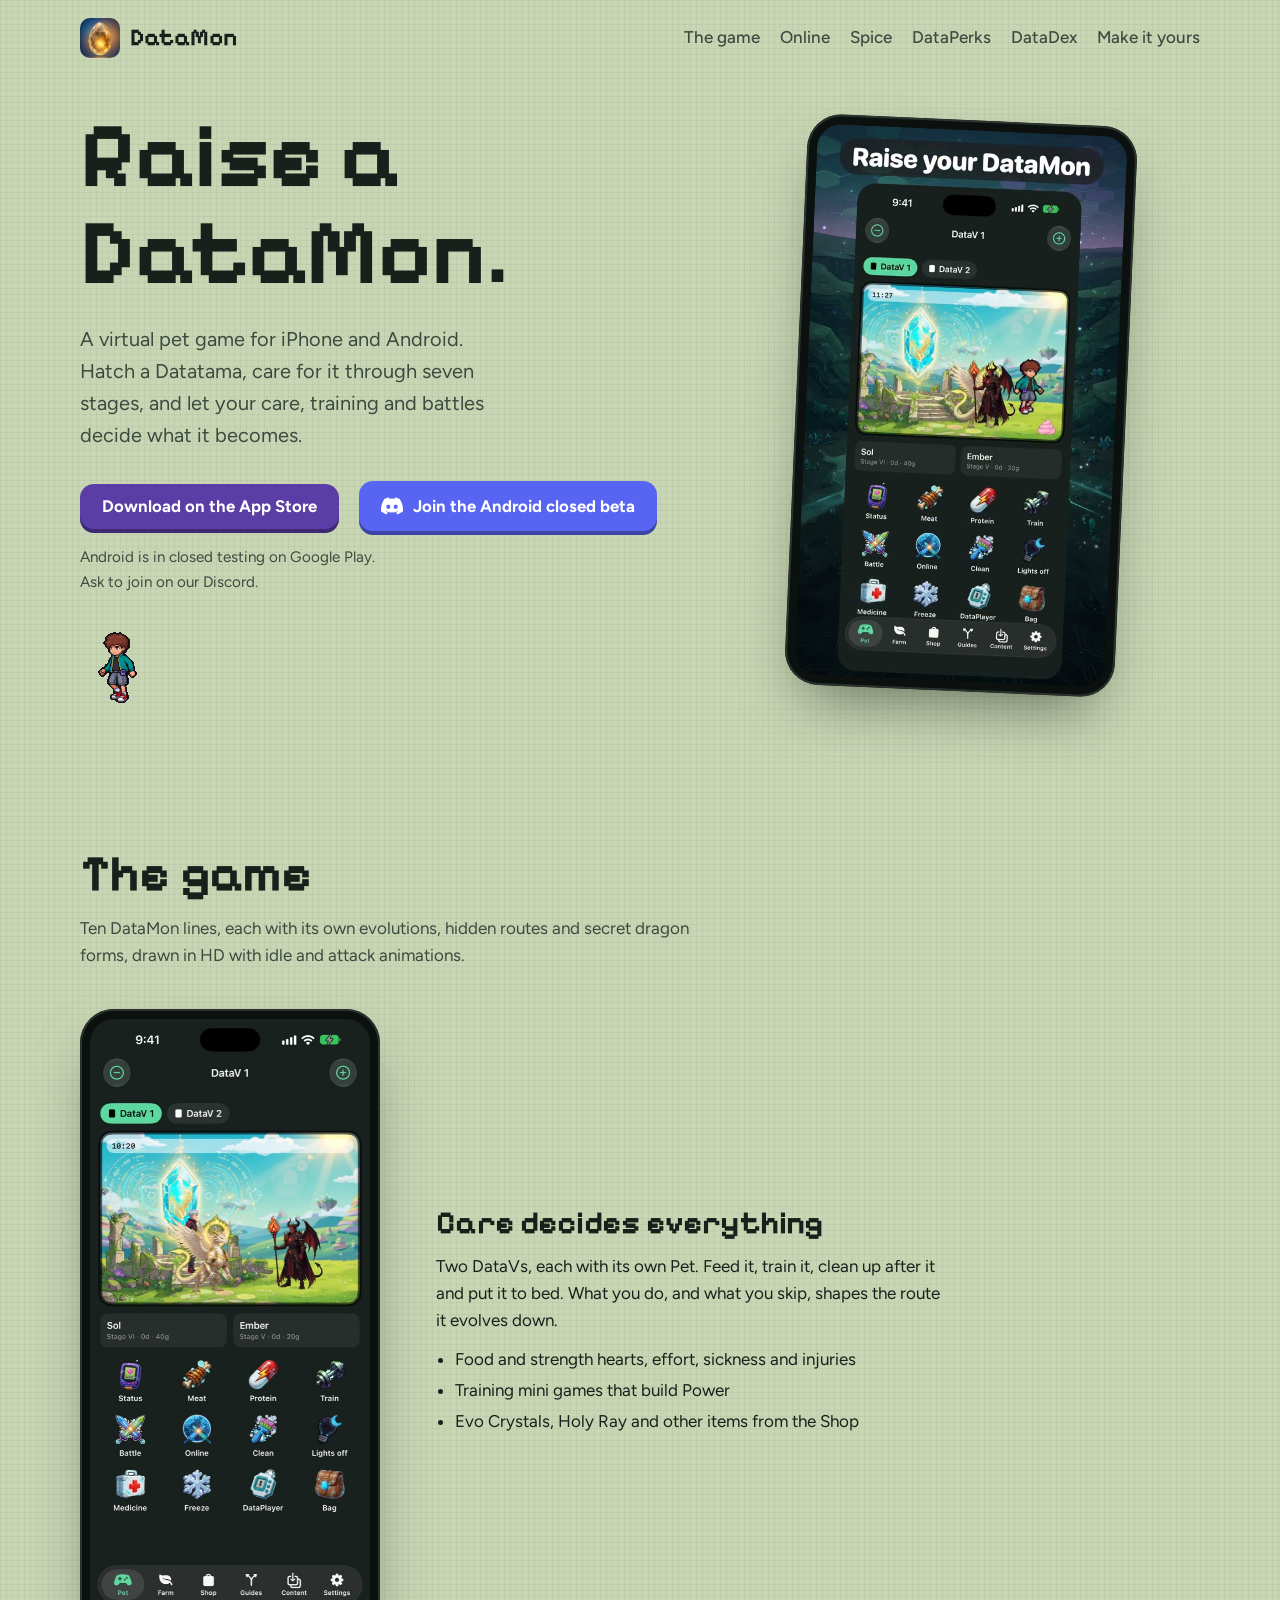
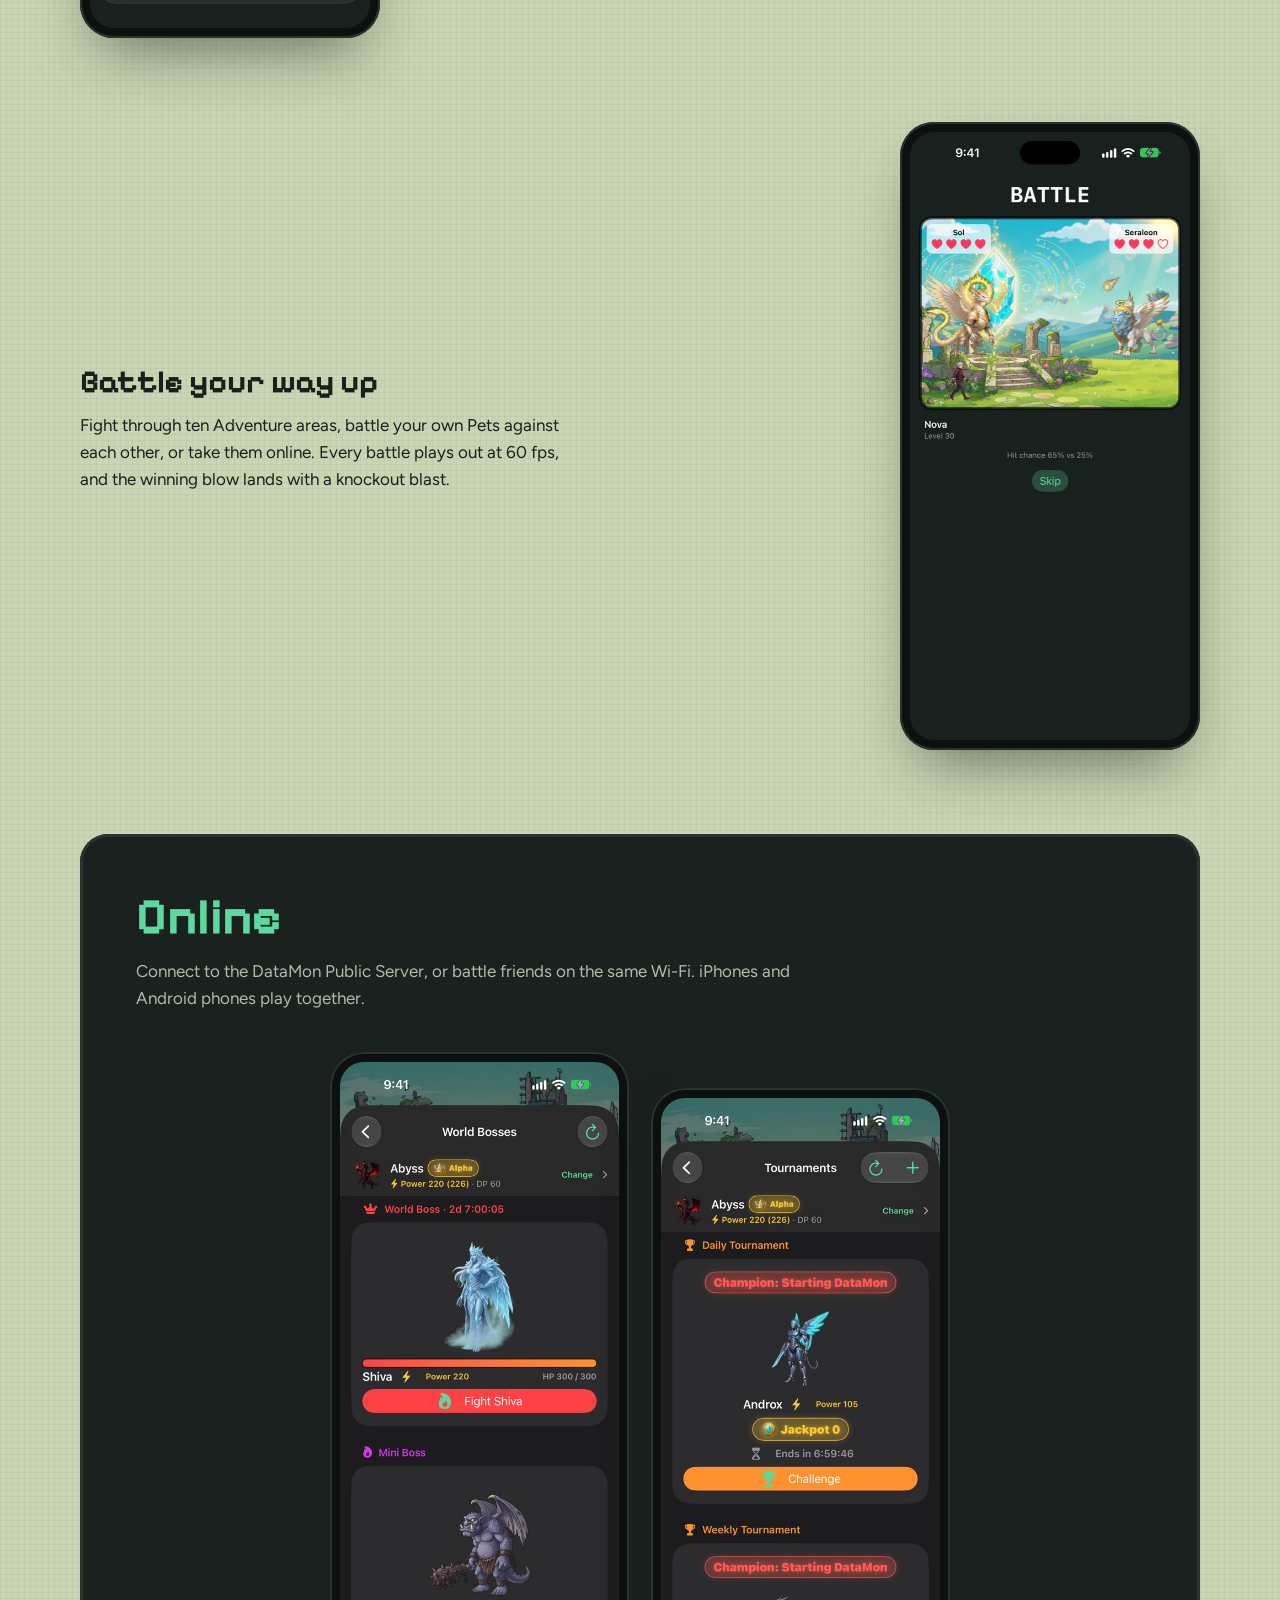
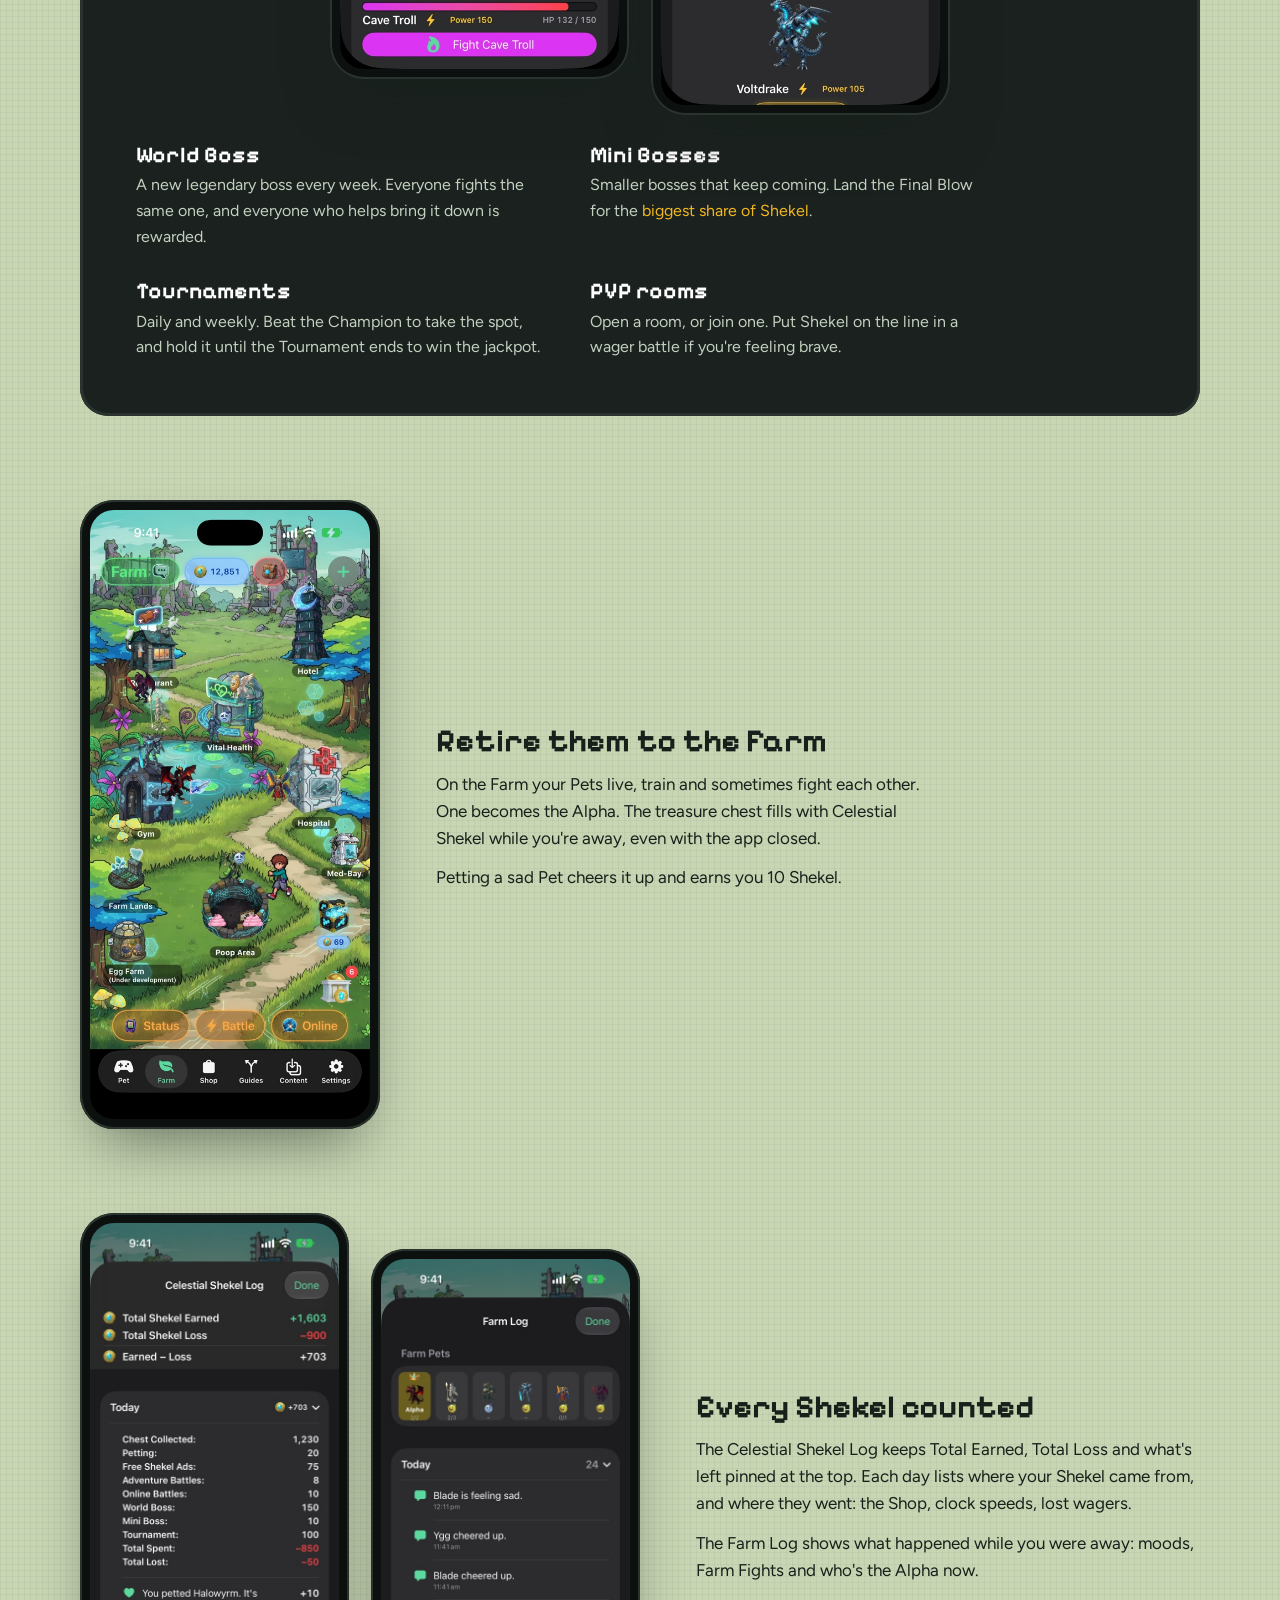
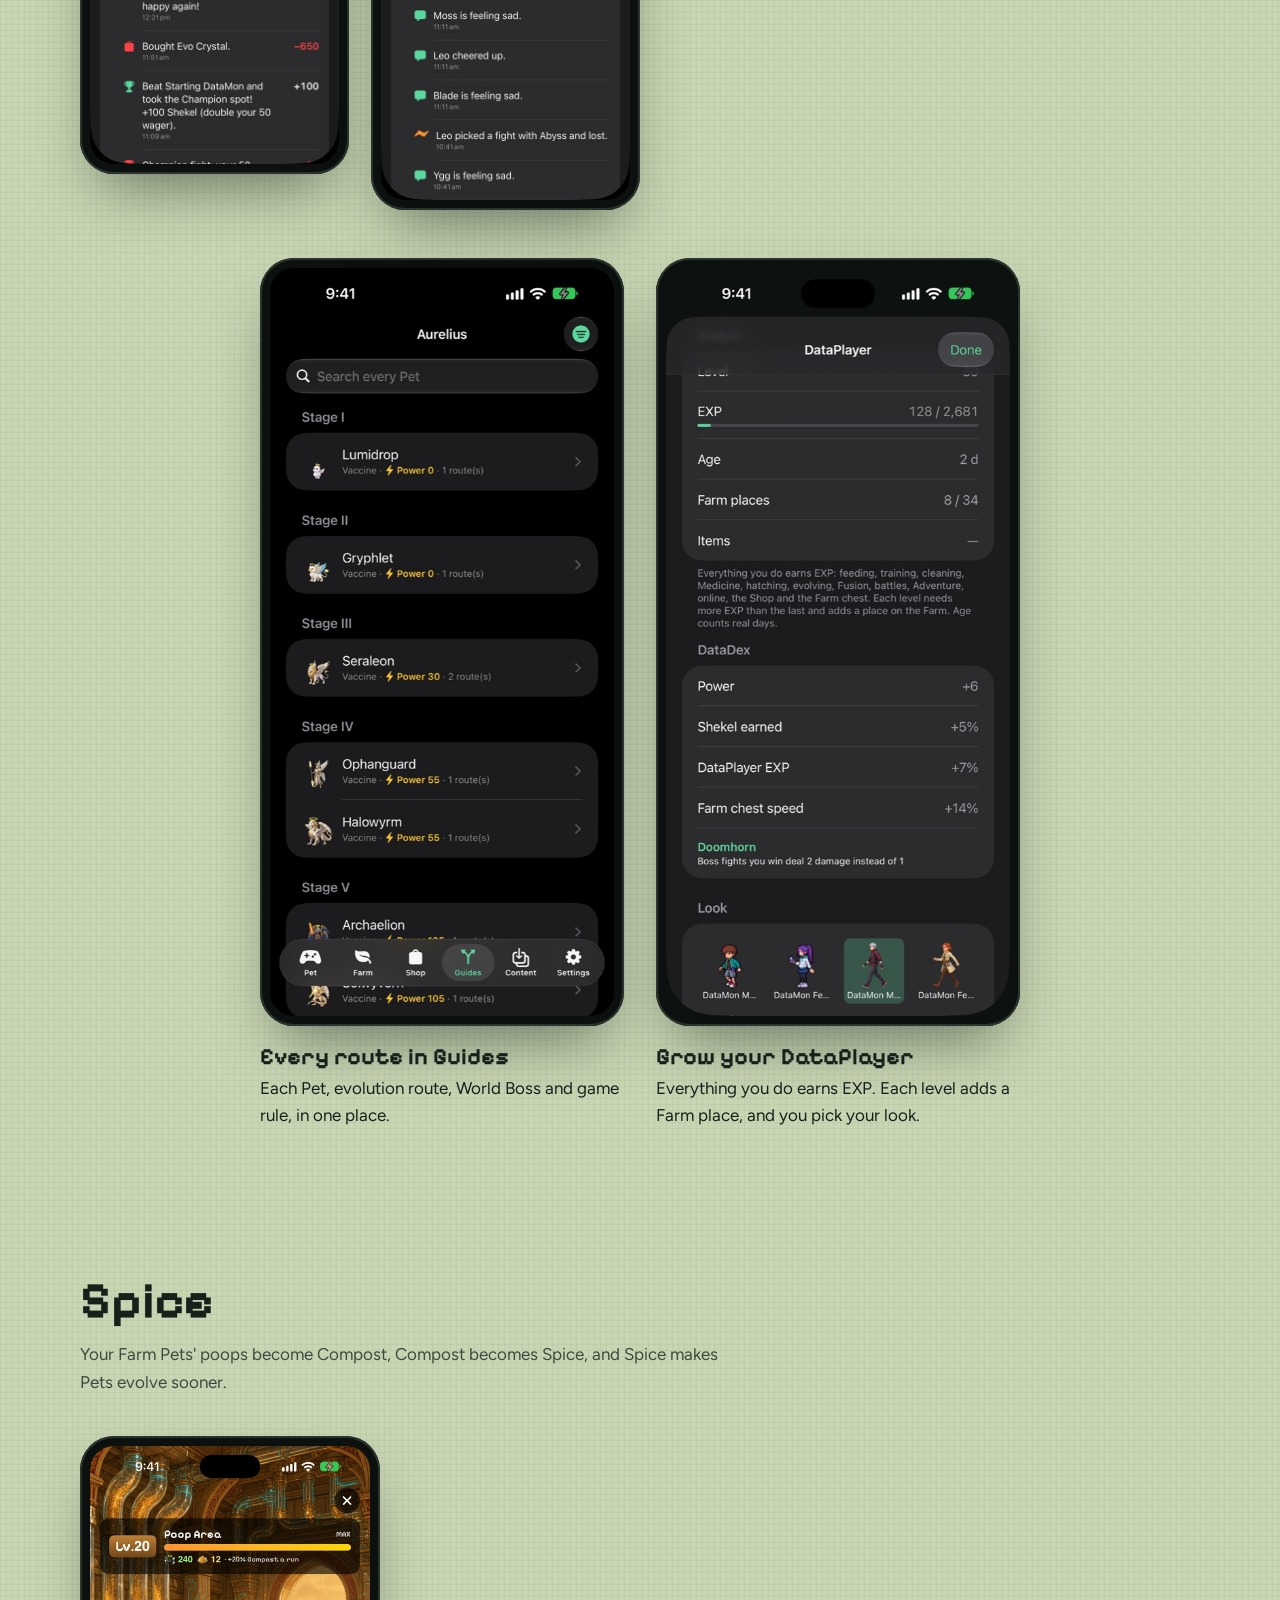
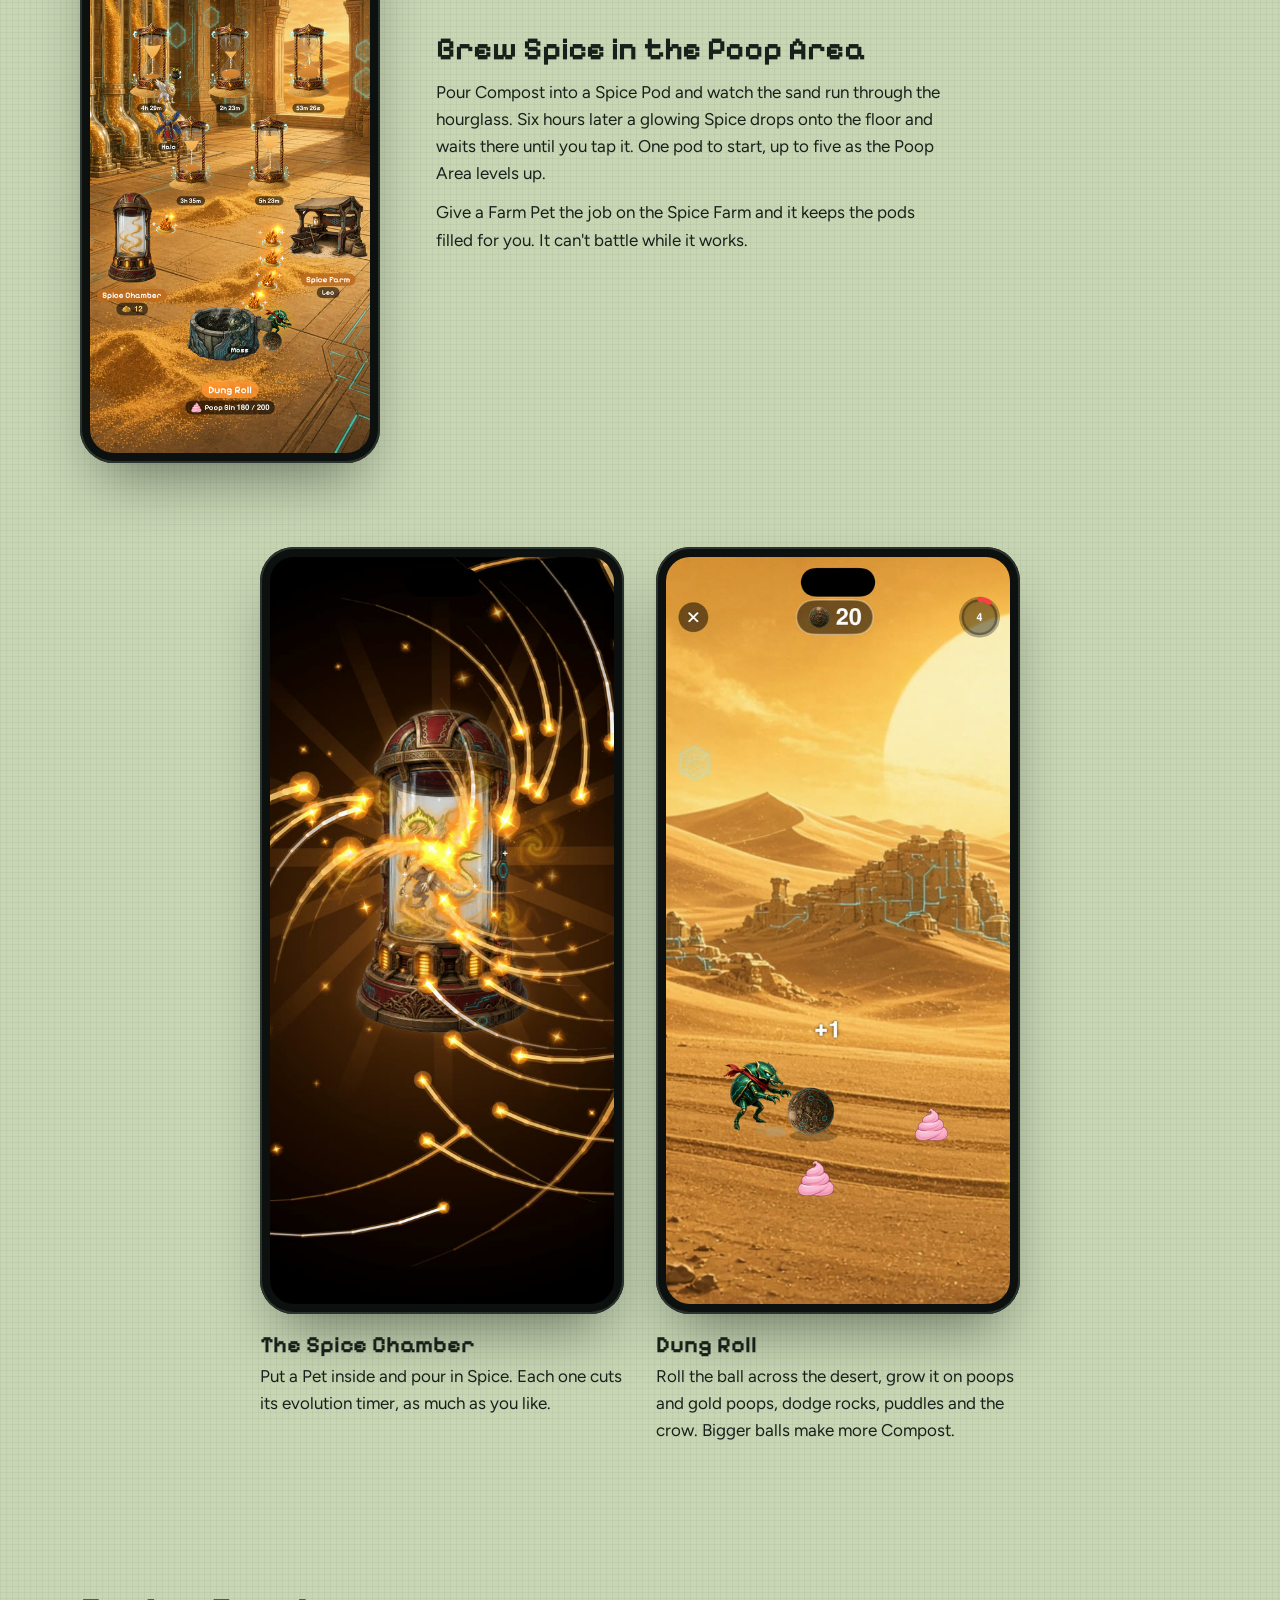
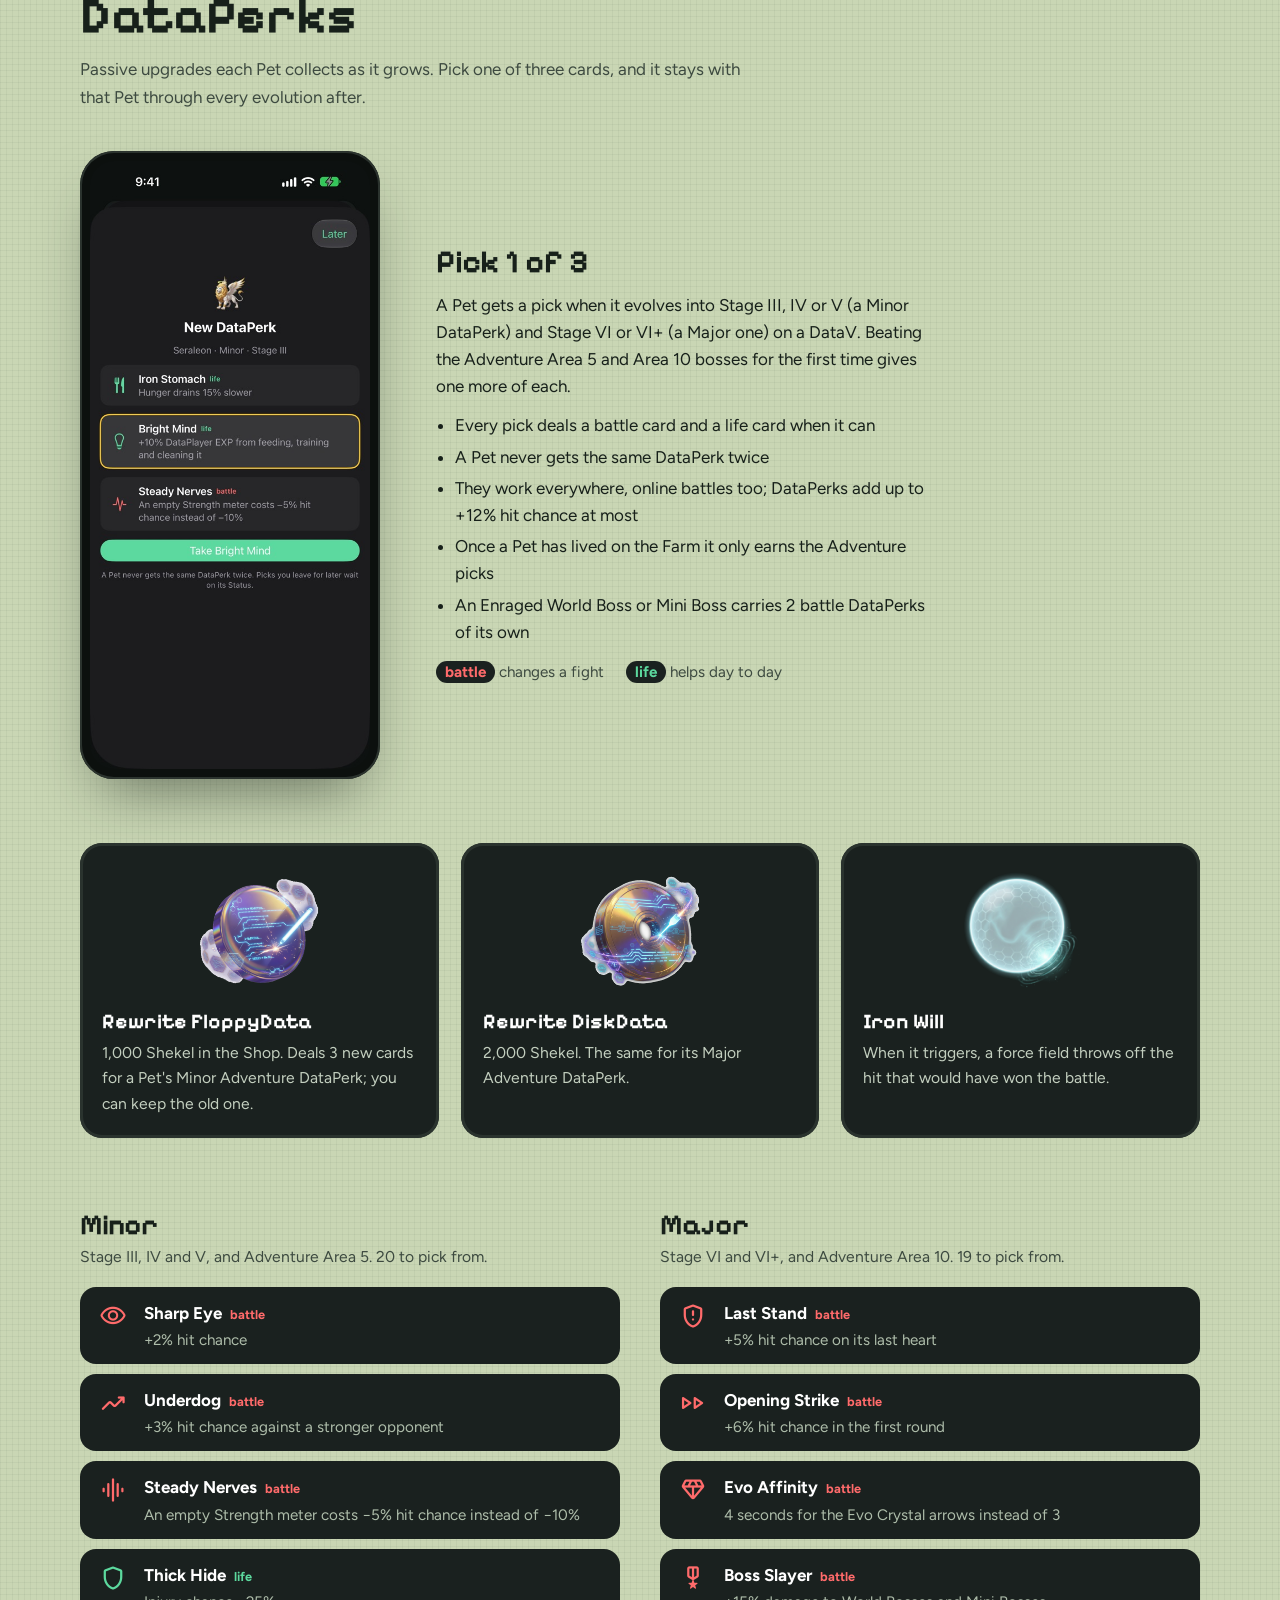
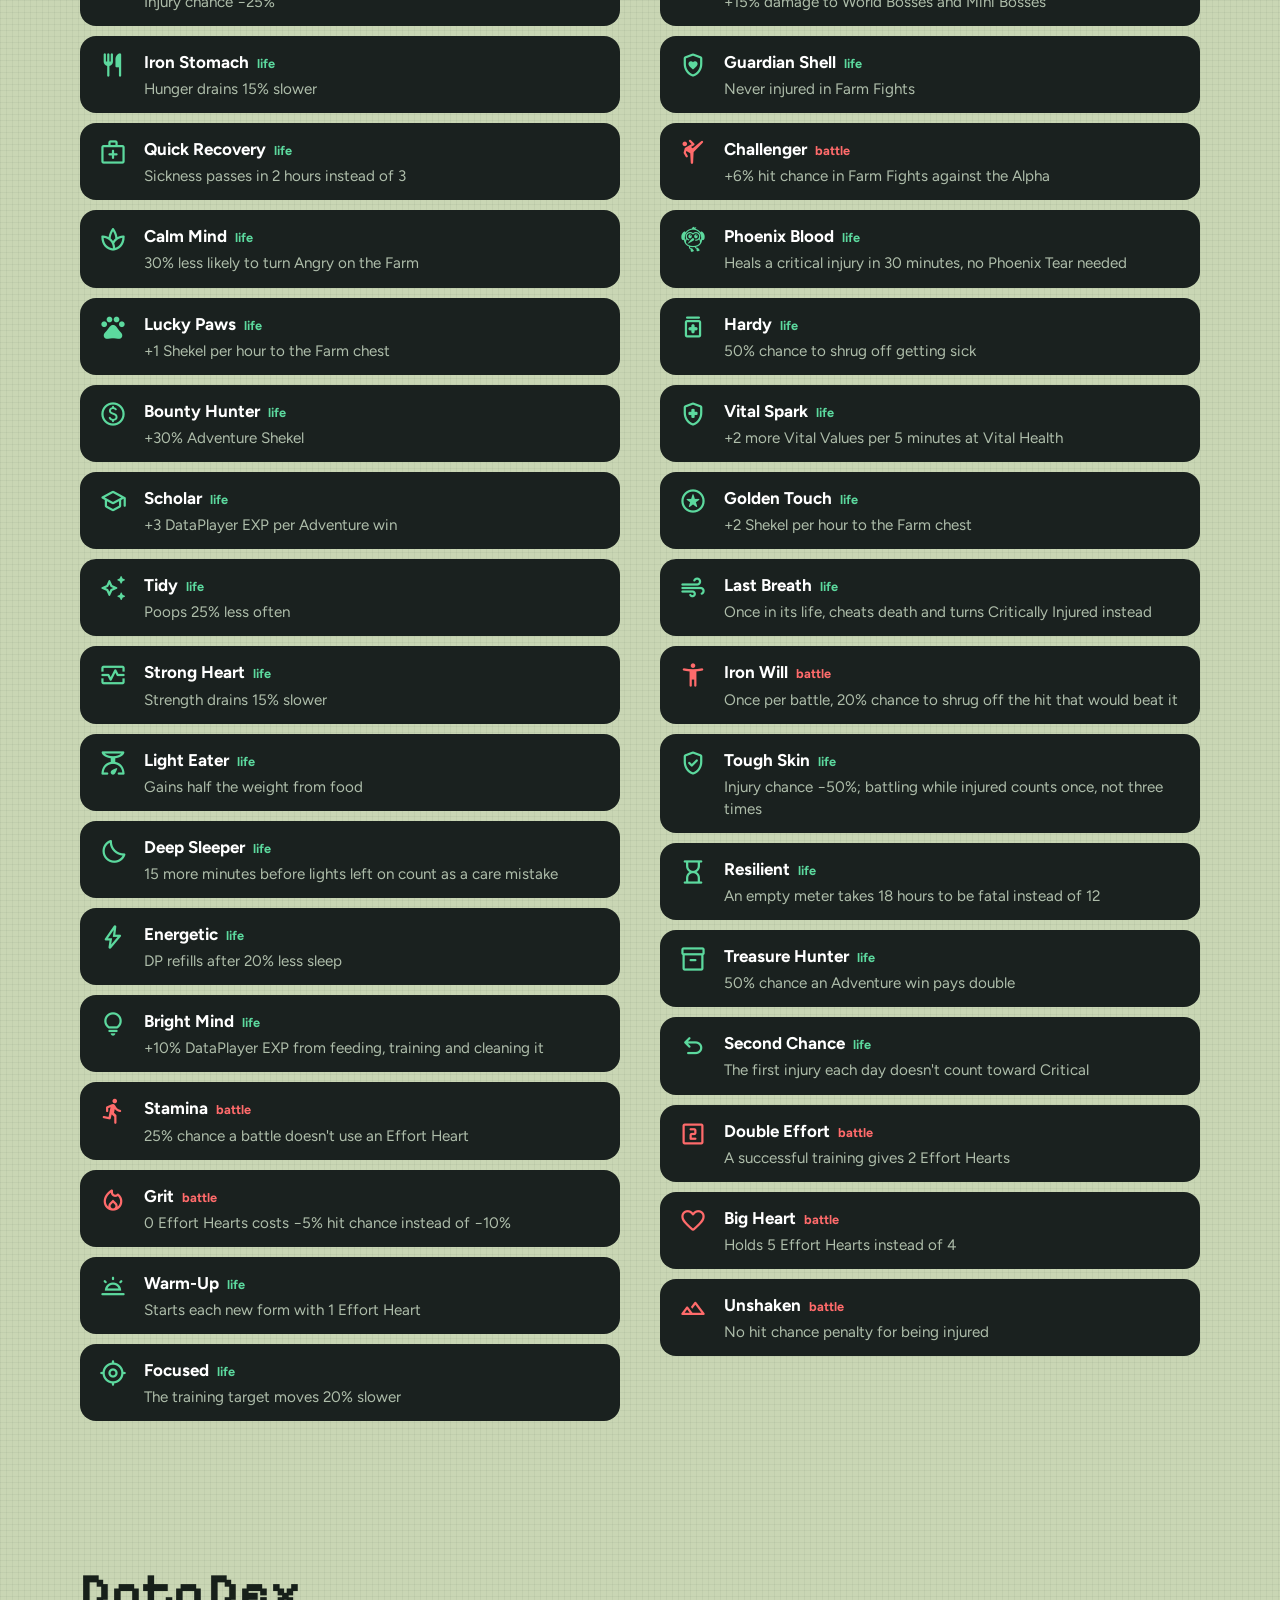
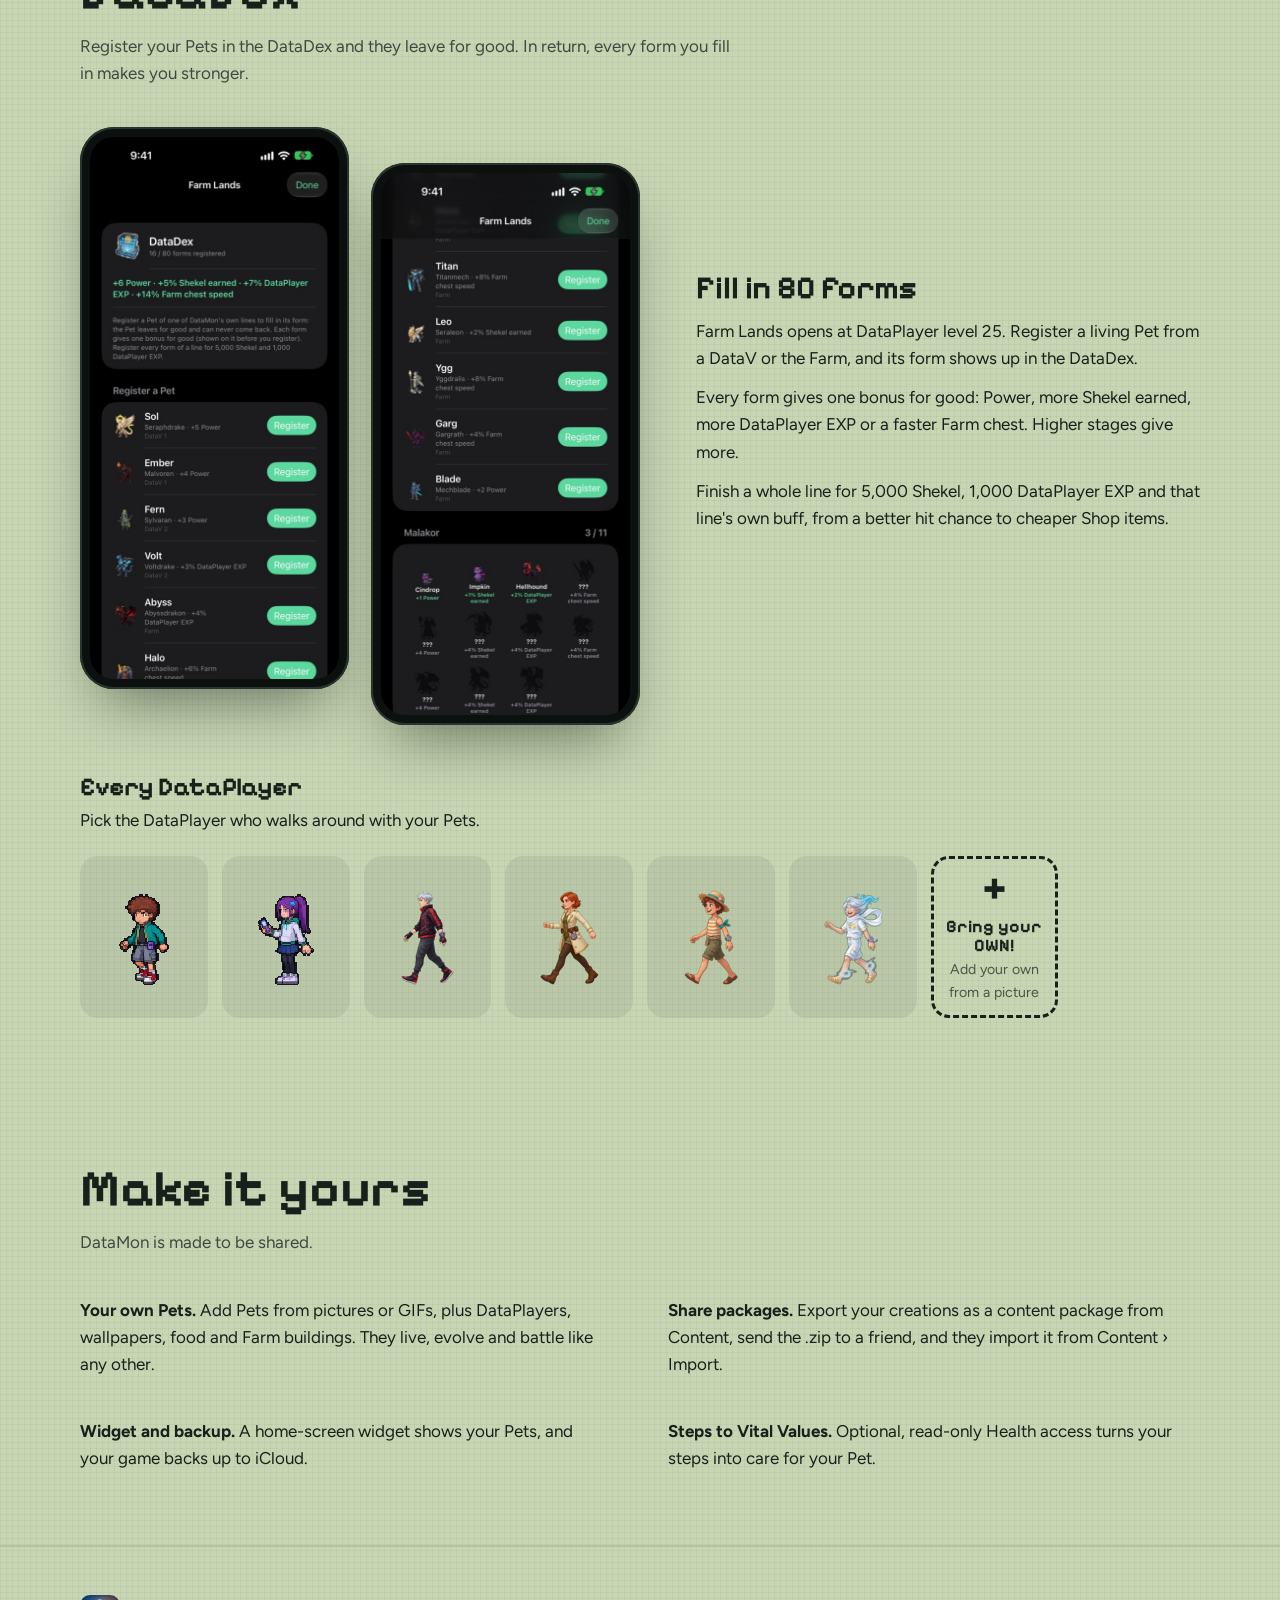
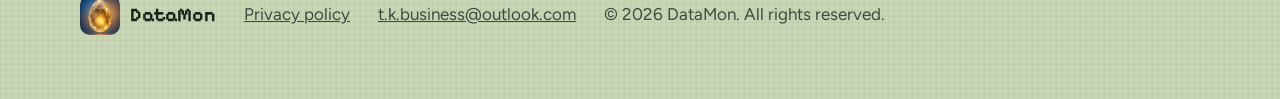
==== commit e56b0b77: "DataMon site: Spice section (Spice Pods, Spice Chamber, Dung Roll in the desert)" ====
--- a/DataMon/index.html
+++ b/DataMon/index.html
@@ -202,6 +202,7 @@
     <nav class="links" aria-label="Sections">
       <a href="#play">The game</a>
       <a href="#online">Online</a>
+      <a href="#spice">Spice</a>
       <a href="#dataperks">DataPerks</a>
       <a href="#datadex">DataDex</a>
       <a href="#yours">Make it yours</a>
@@ -303,6 +304,35 @@
         <figure>
           <div class="phone"><img src="site/shots/player.jpg" alt="The DataPlayer screen with level, bonuses and looks" loading="lazy" width="507" height="1100"></div>
           <figcaption><strong>Grow your DataPlayer</strong>Everything you do earns EXP. Each level adds a Farm place, and you pick your look.</figcaption>
+        </figure>
+      </div>
+    </div>
+  </section>
+
+  <section id="spice">
+    <div class="wrap">
+      <h2>Spice</h2>
+      <p class="intro">Your Farm Pets' poops become Compost, Compost becomes Spice, and Spice makes Pets evolve sooner.</p>
+
+      <div class="rows">
+        <article class="row">
+          <div class="phone"><img src="site/shots/spice.jpg" alt="The Poop Area: five hourglass Spice Pods running, Spice crystals floating on the floor, the Spice Chamber, the Spice Farm and Dung Roll" loading="lazy" width="507" height="1100"></div>
+          <div>
+            <h3>Brew Spice in the Poop Area</h3>
+            <p>Pour Compost into a Spice Pod and watch the sand run through the hourglass. Six hours later a glowing Spice drops onto the floor and waits there until you tap it. One pod to start, up to five as the Poop Area levels up.</p>
+            <p>Give a Farm Pet the job on the Spice Farm and it keeps the pods filled for you. It can't battle while it works.</p>
+          </div>
+        </article>
+      </div>
+
+      <div class="trio duo">
+        <figure>
+          <div class="phone"><img src="site/shots/chamber.jpg" alt="The Spice Chamber: shooting stars of Spice curve in from every side into the glass chamber where a Pet glows gold" loading="lazy" width="507" height="1100"></div>
+          <figcaption><strong>The Spice Chamber</strong>Put a Pet inside and pour in Spice. Each one cuts its evolution timer, as much as you like.</figcaption>
+        </figure>
+        <figure>
+          <div class="phone"><img src="site/shots/dungroll.jpg" alt="Dung Roll: a dung beetle pushes its ball along a desert track past poops, with dunes and glowing ruins behind" loading="lazy" width="507" height="1100"></div>
+          <figcaption><strong>Dung Roll</strong>Roll the ball across the desert, grow it on poops and gold poops, dodge rocks, puddles and the crow. Bigger balls make more Compost.</figcaption>
         </figure>
       </div>
     </div>
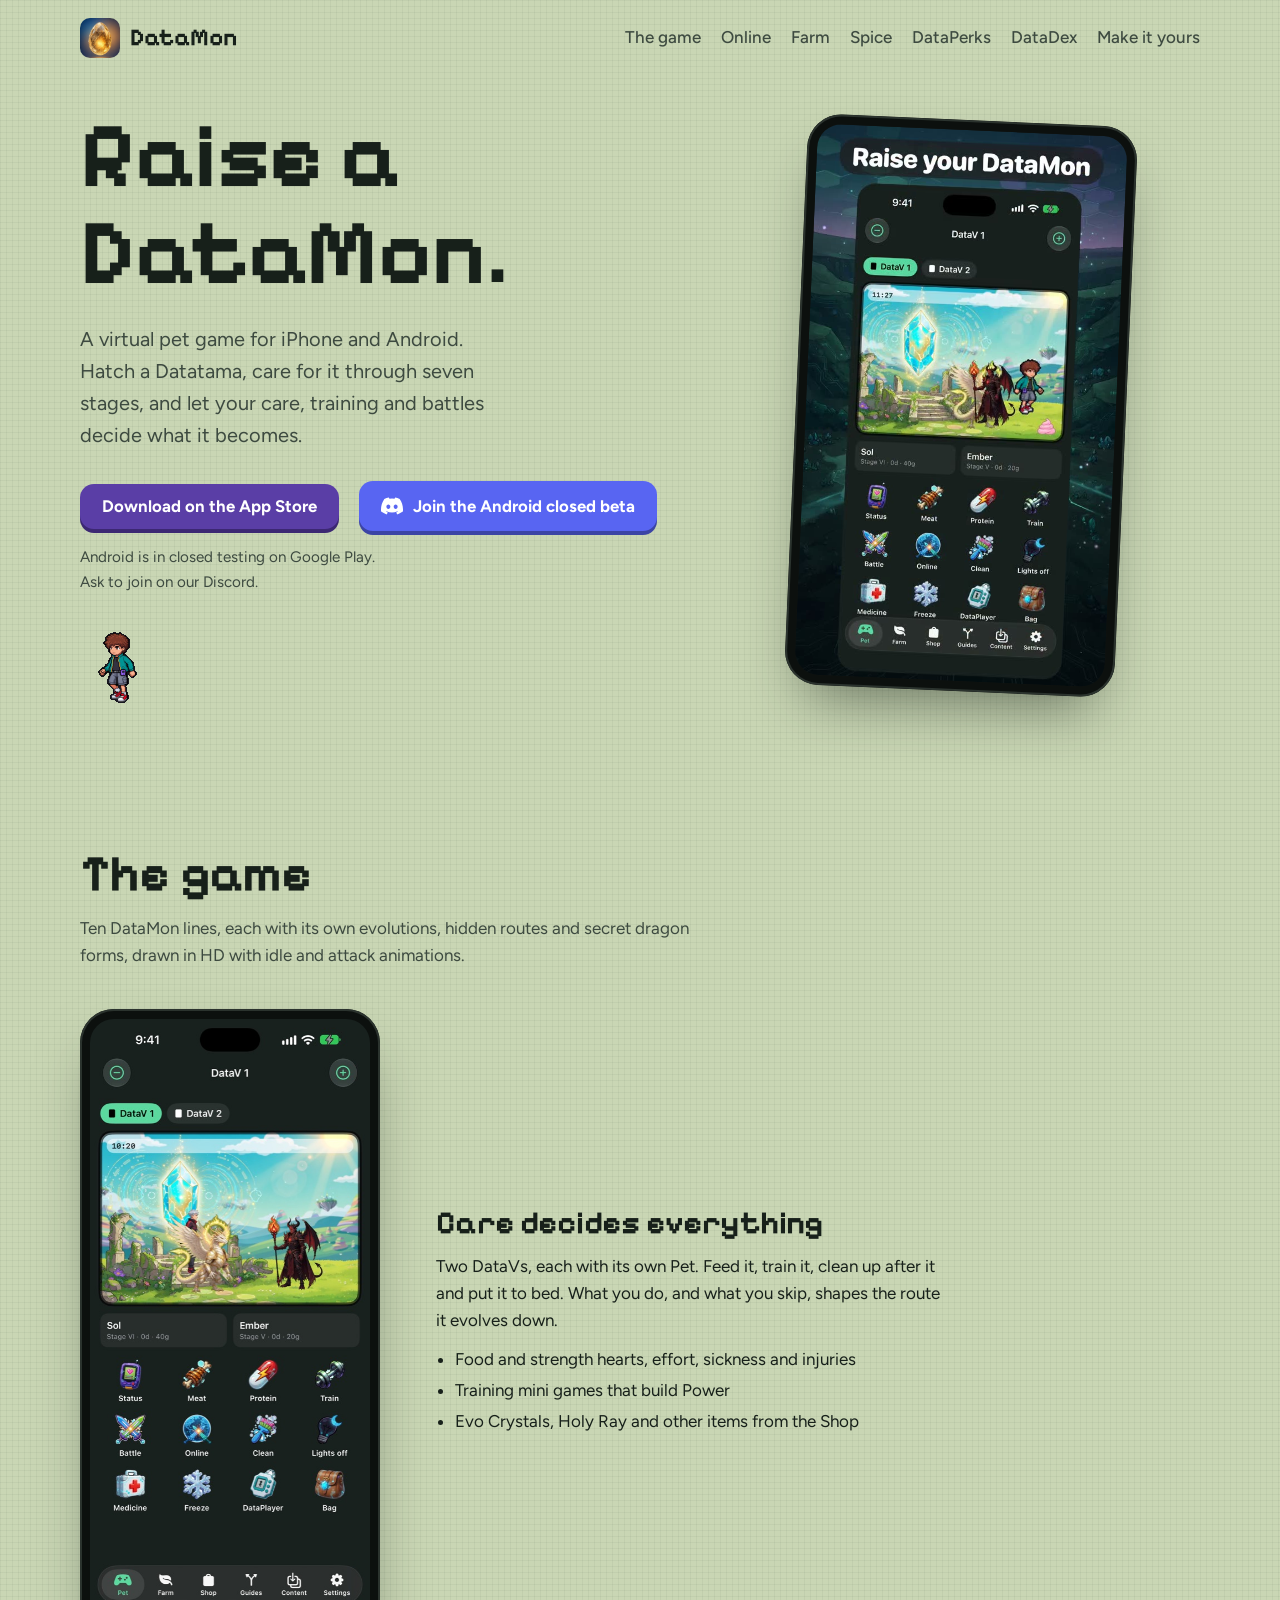
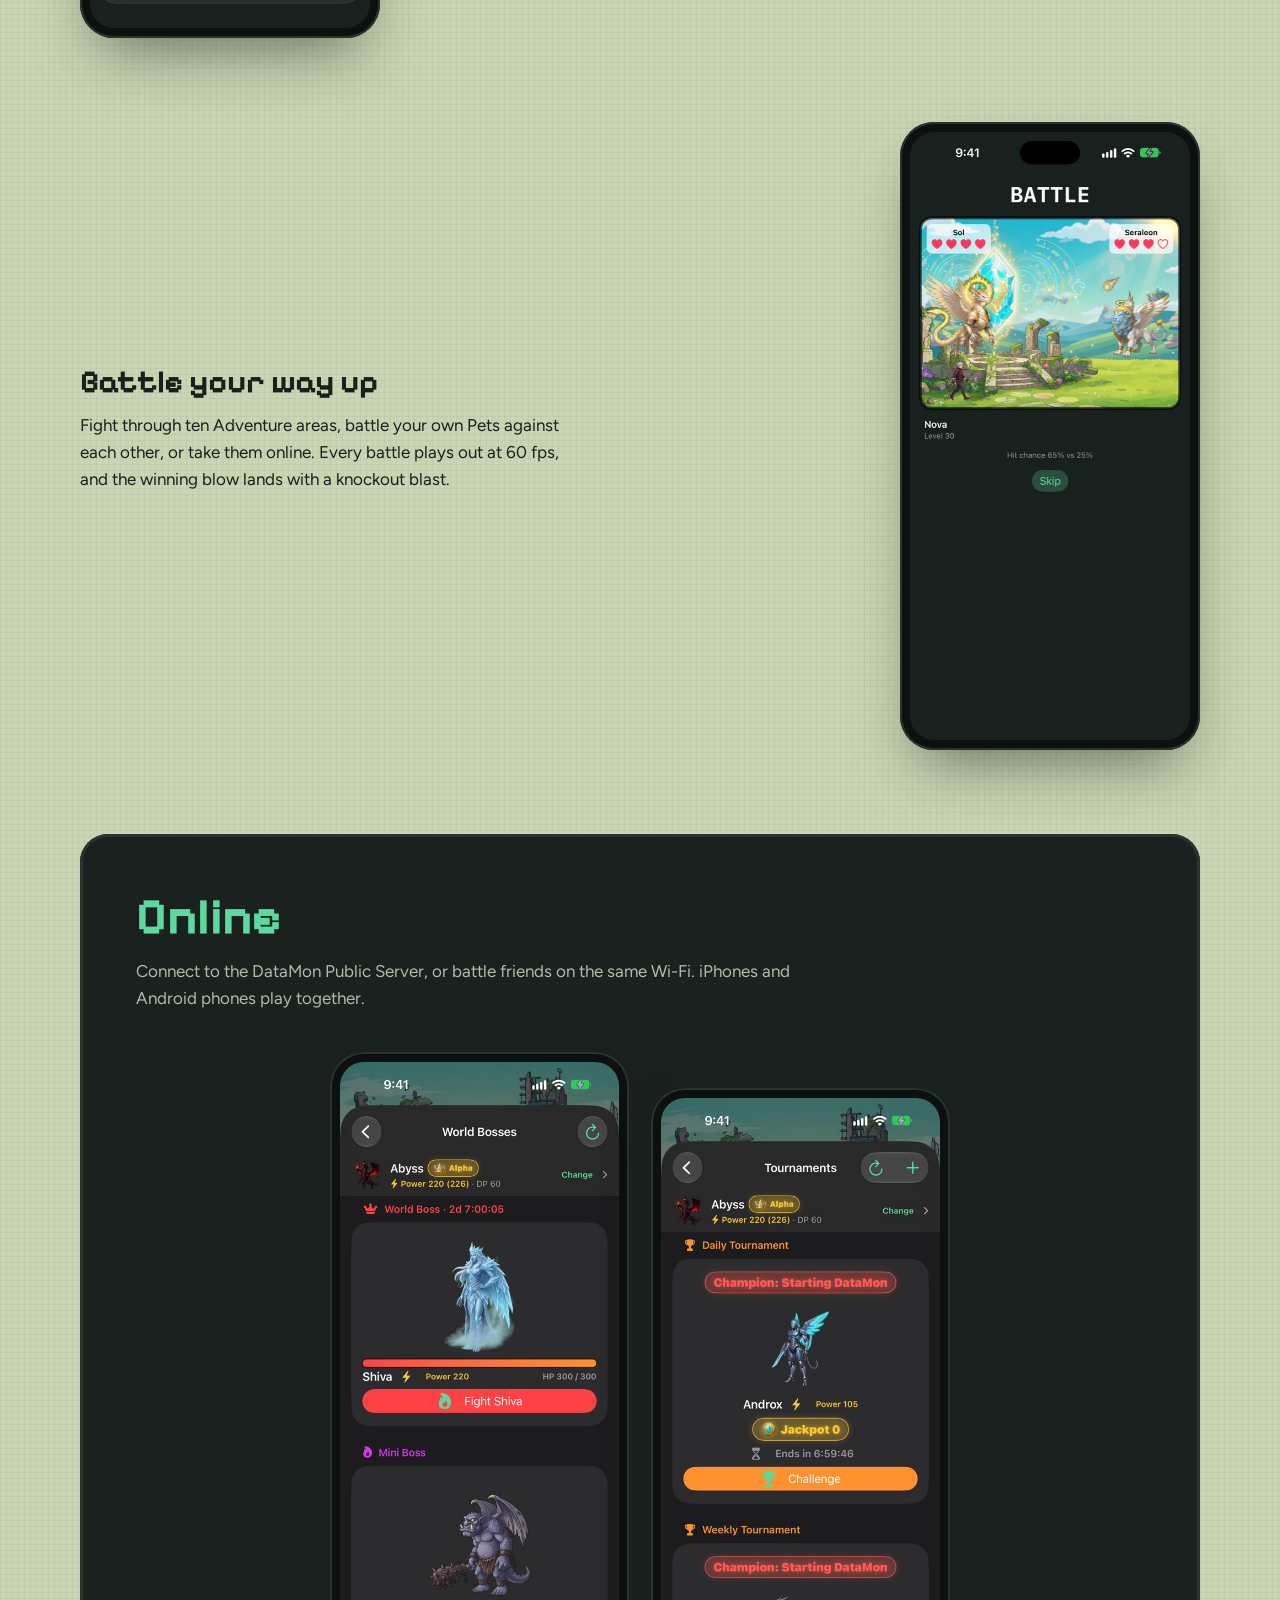
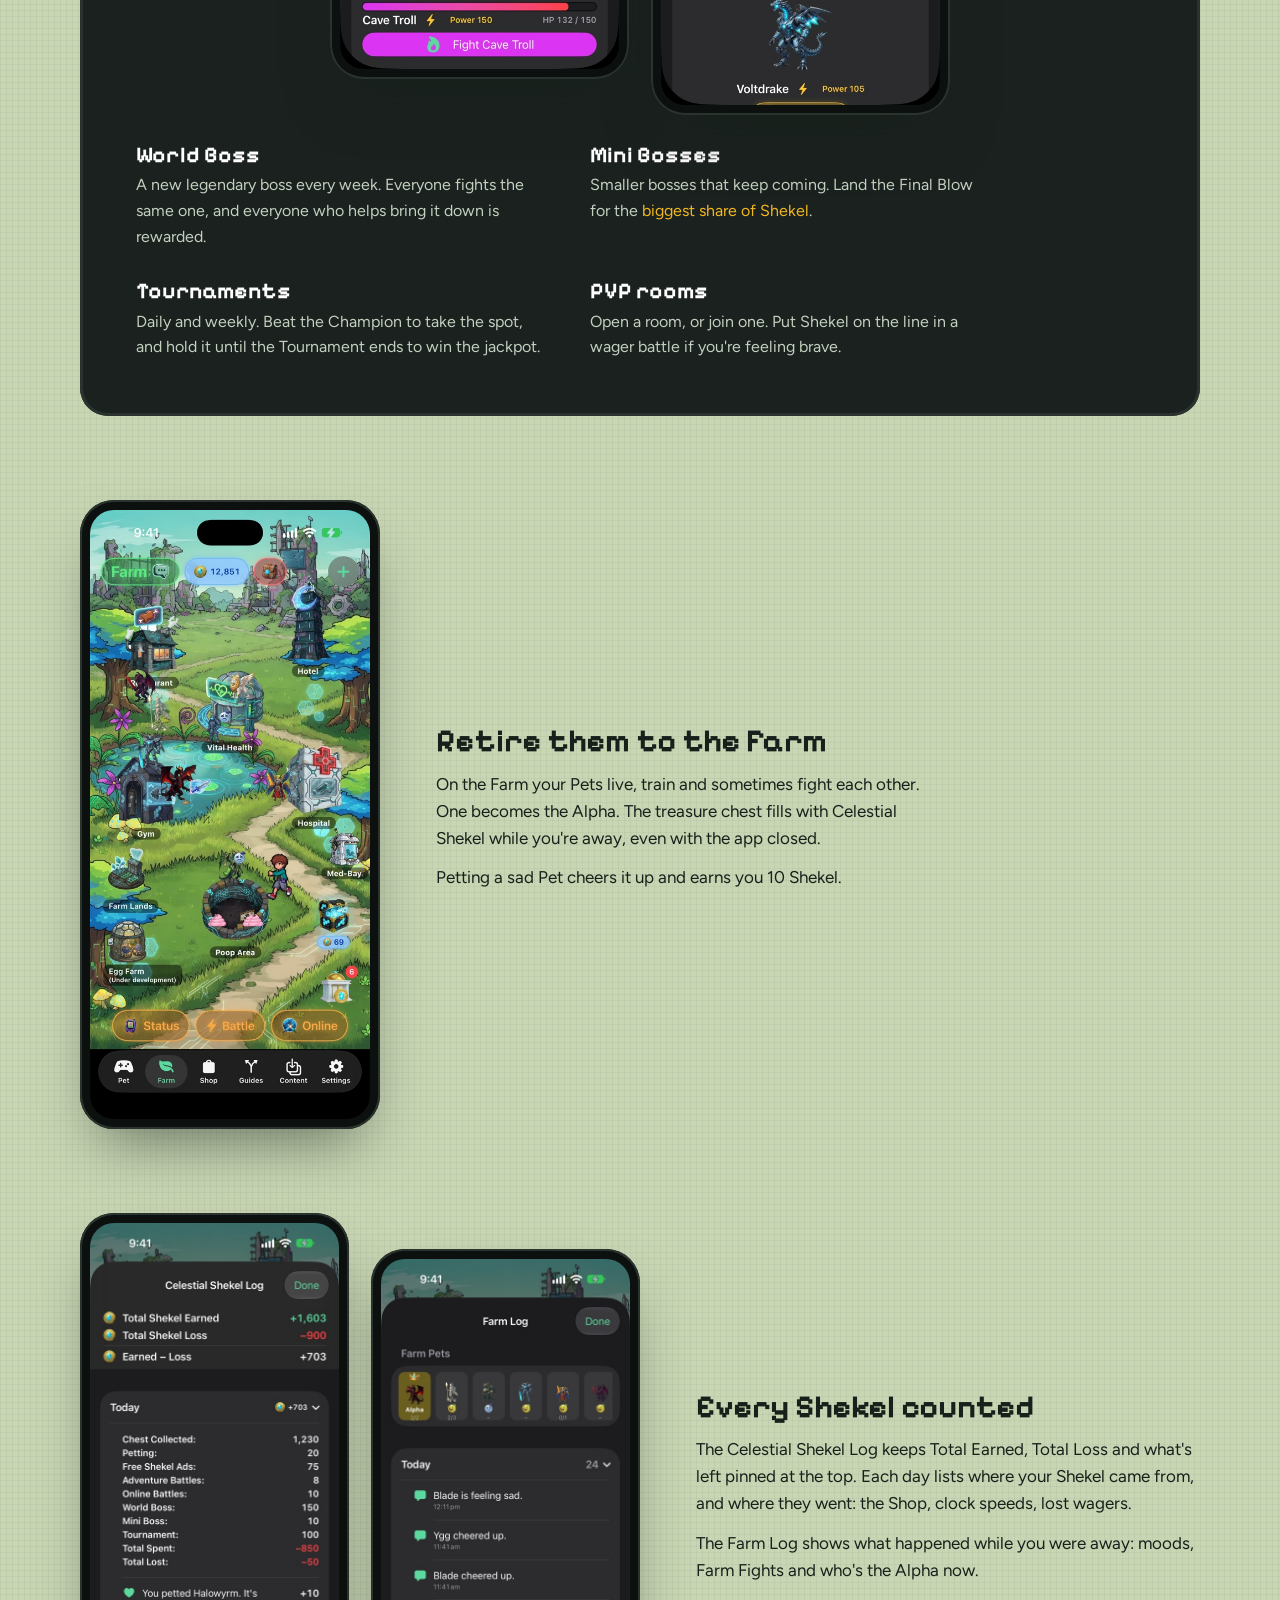
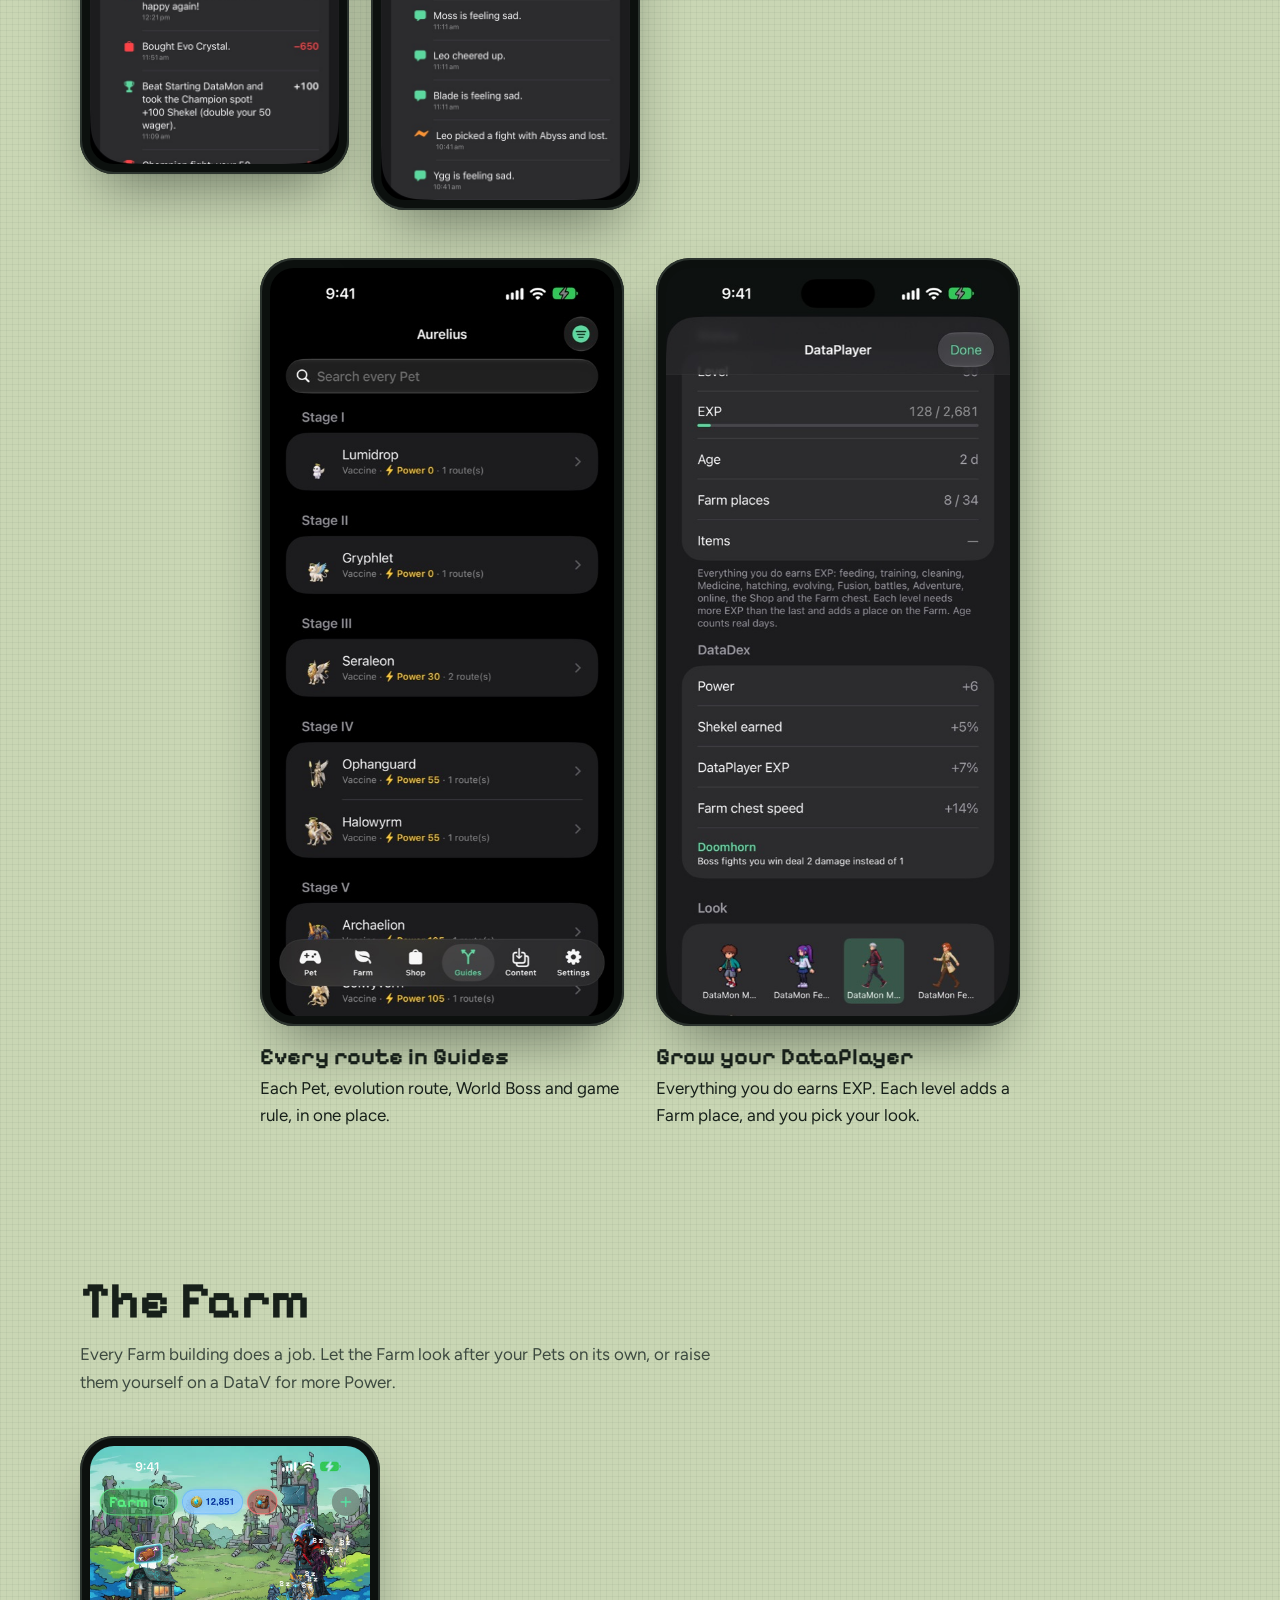
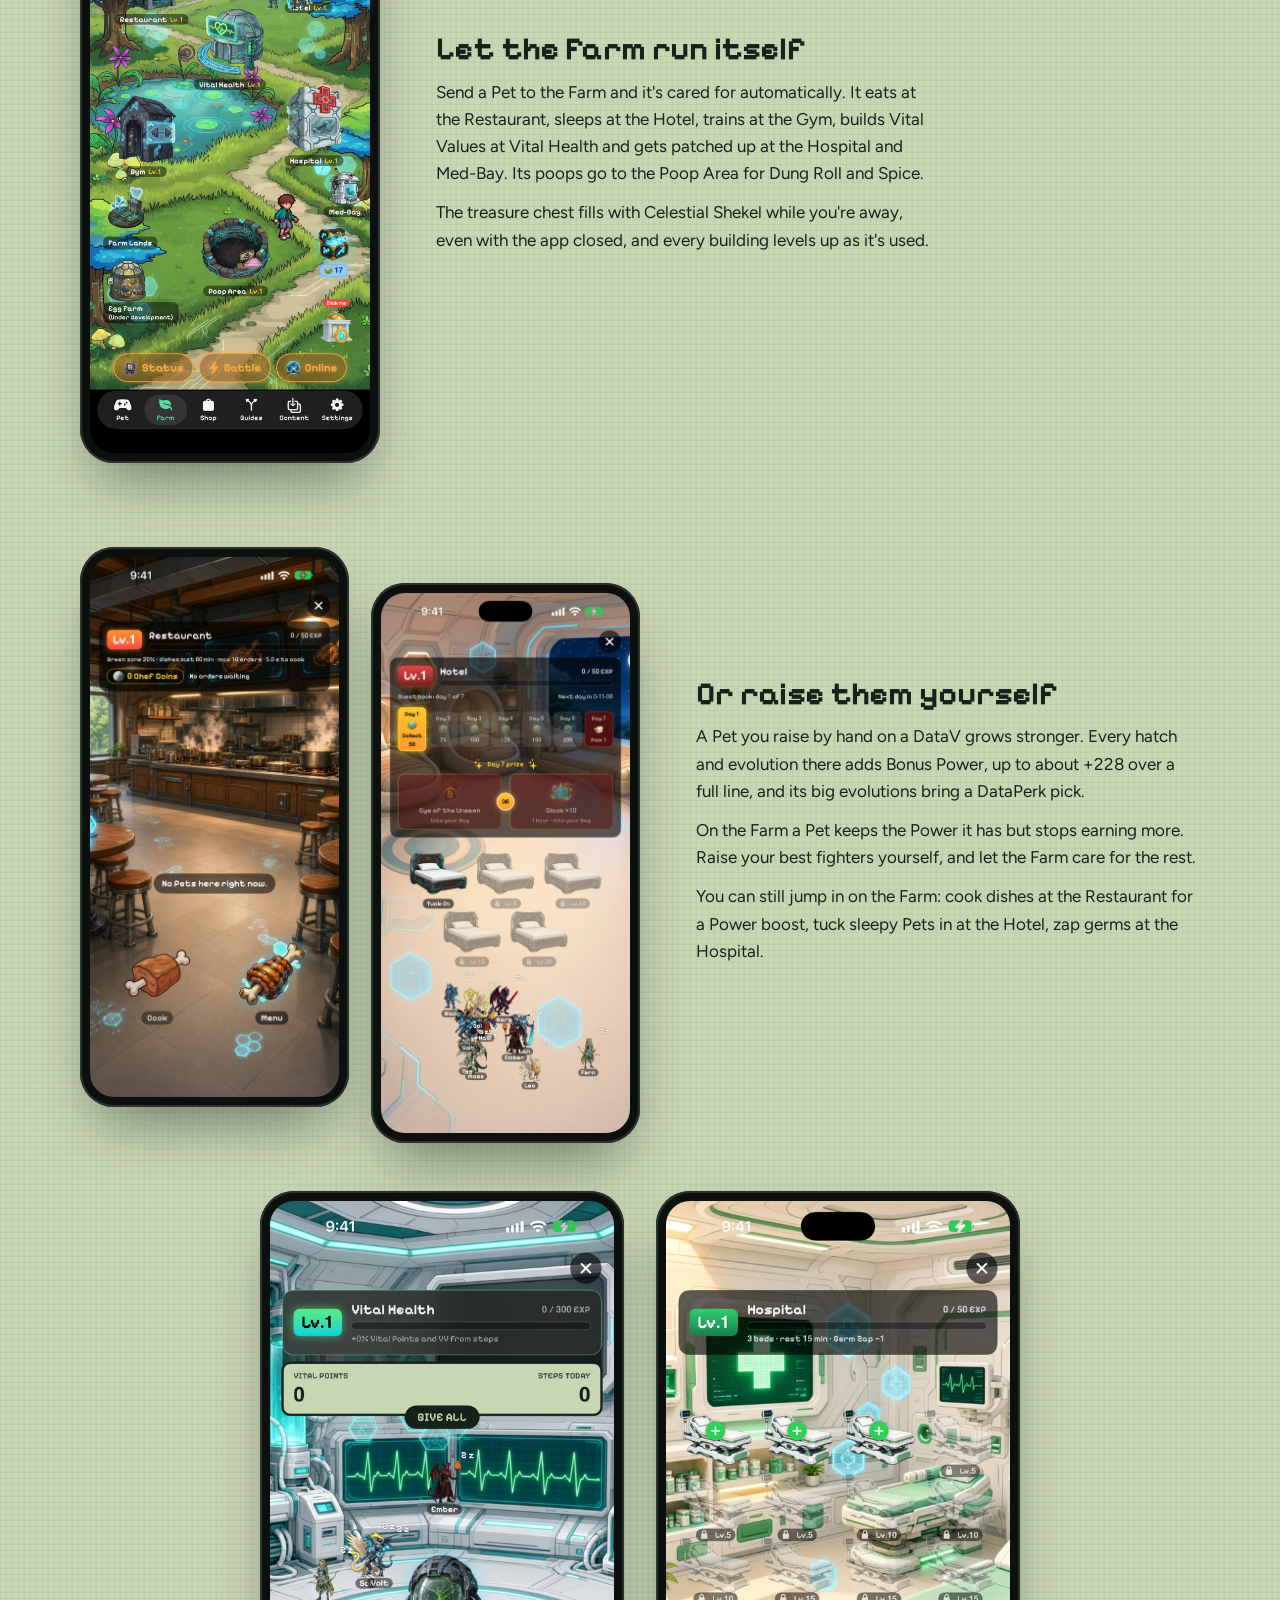
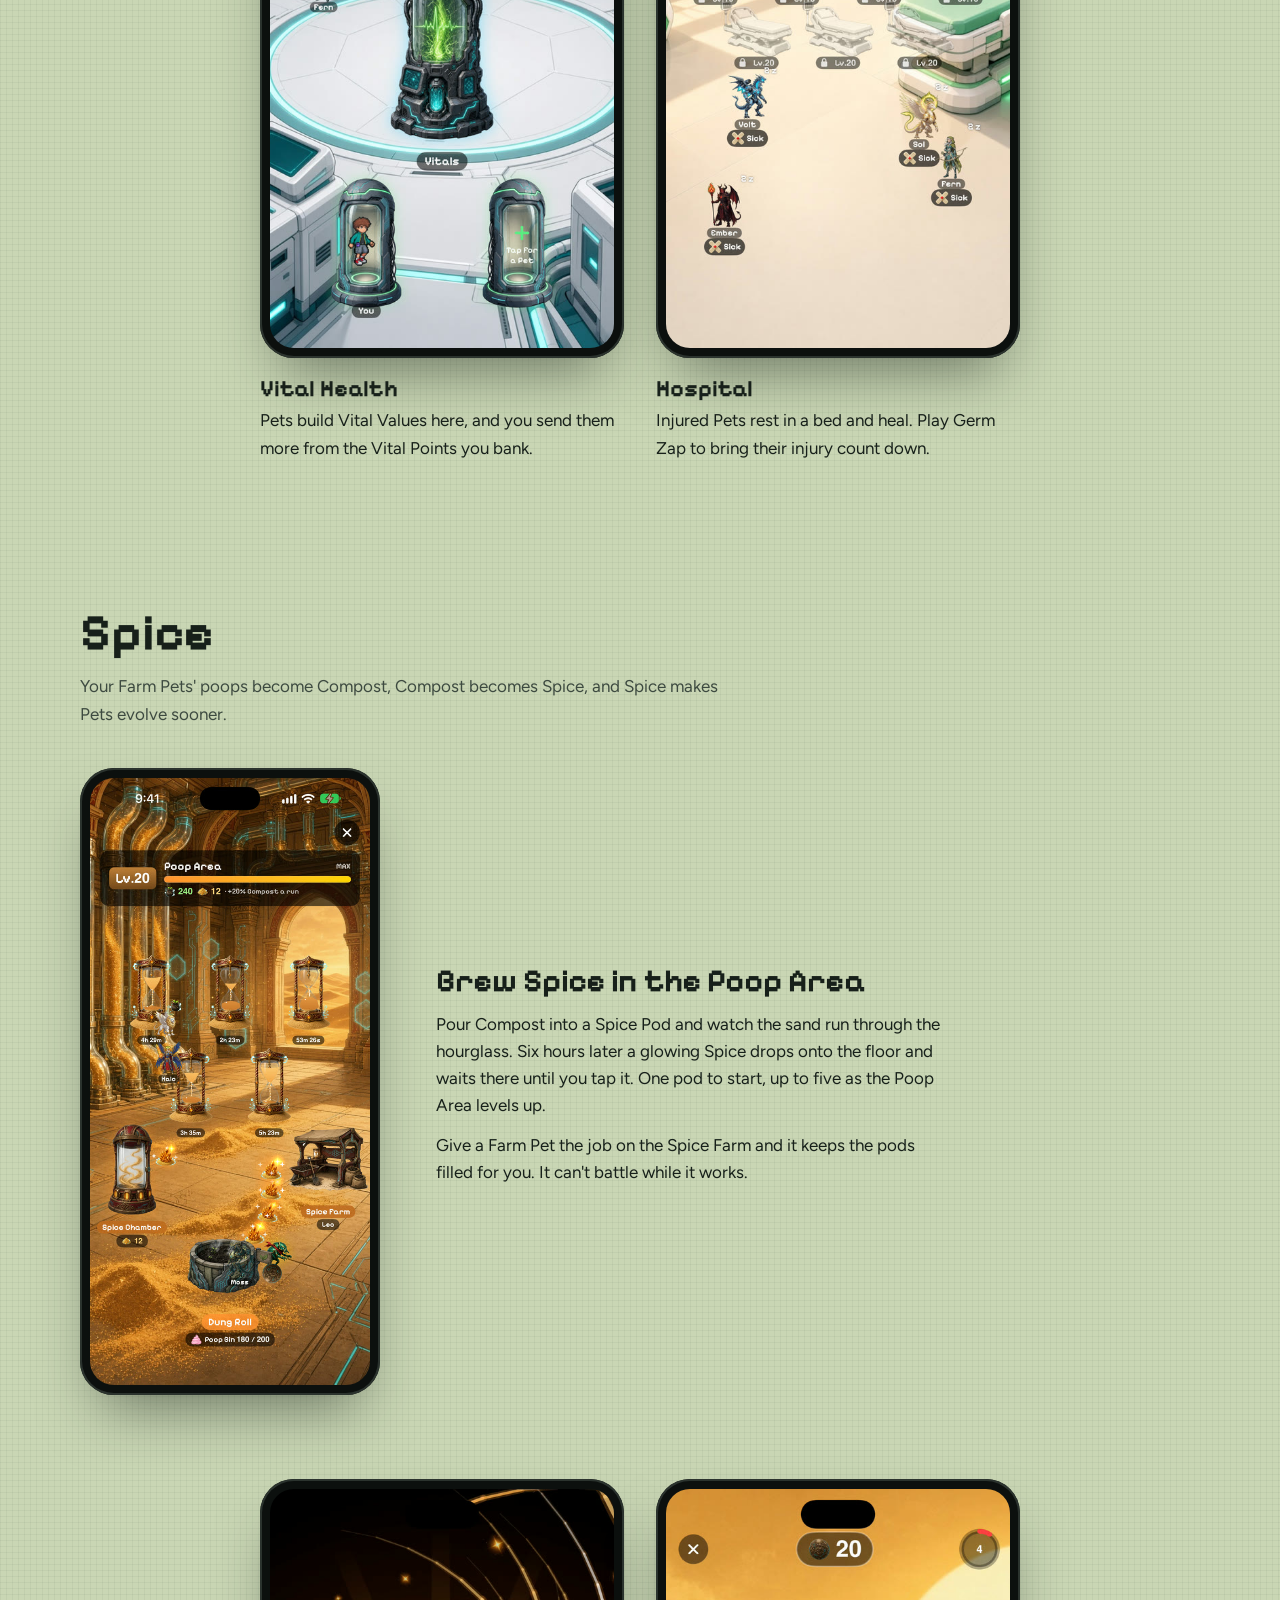
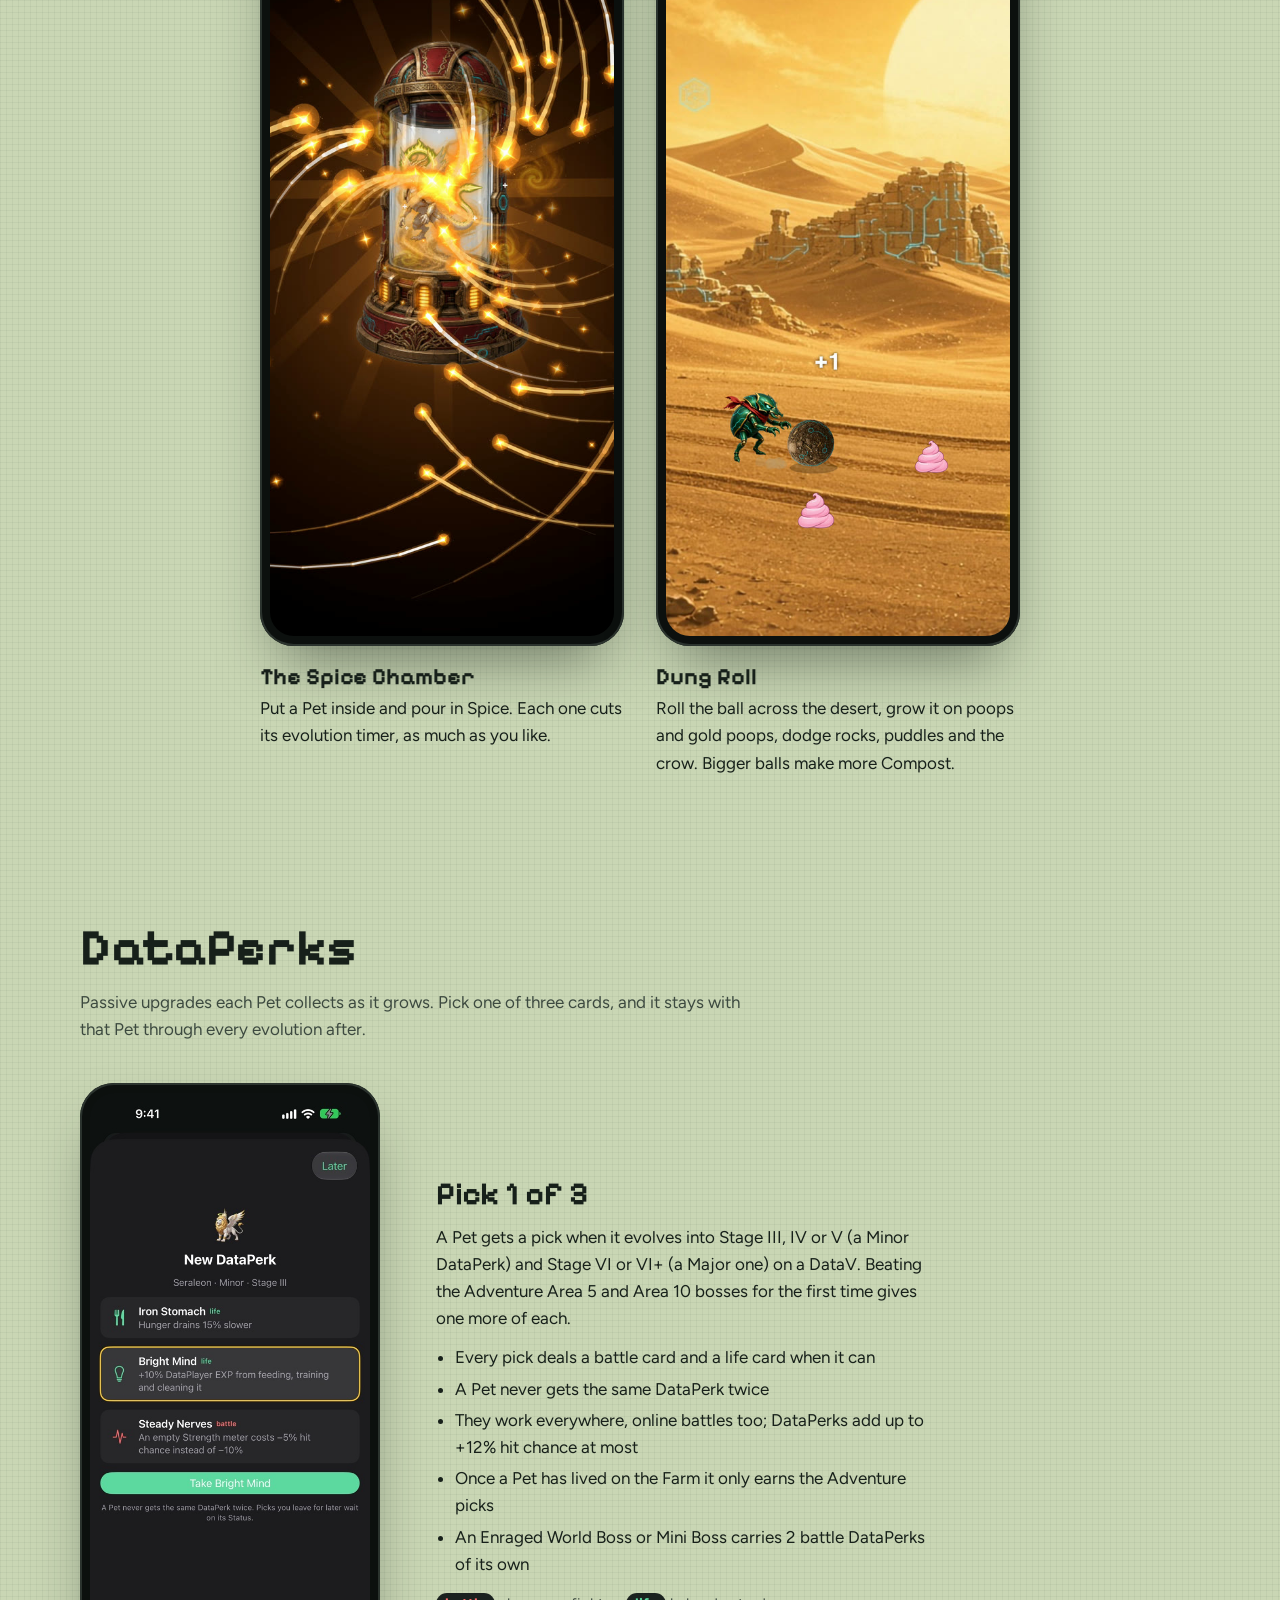
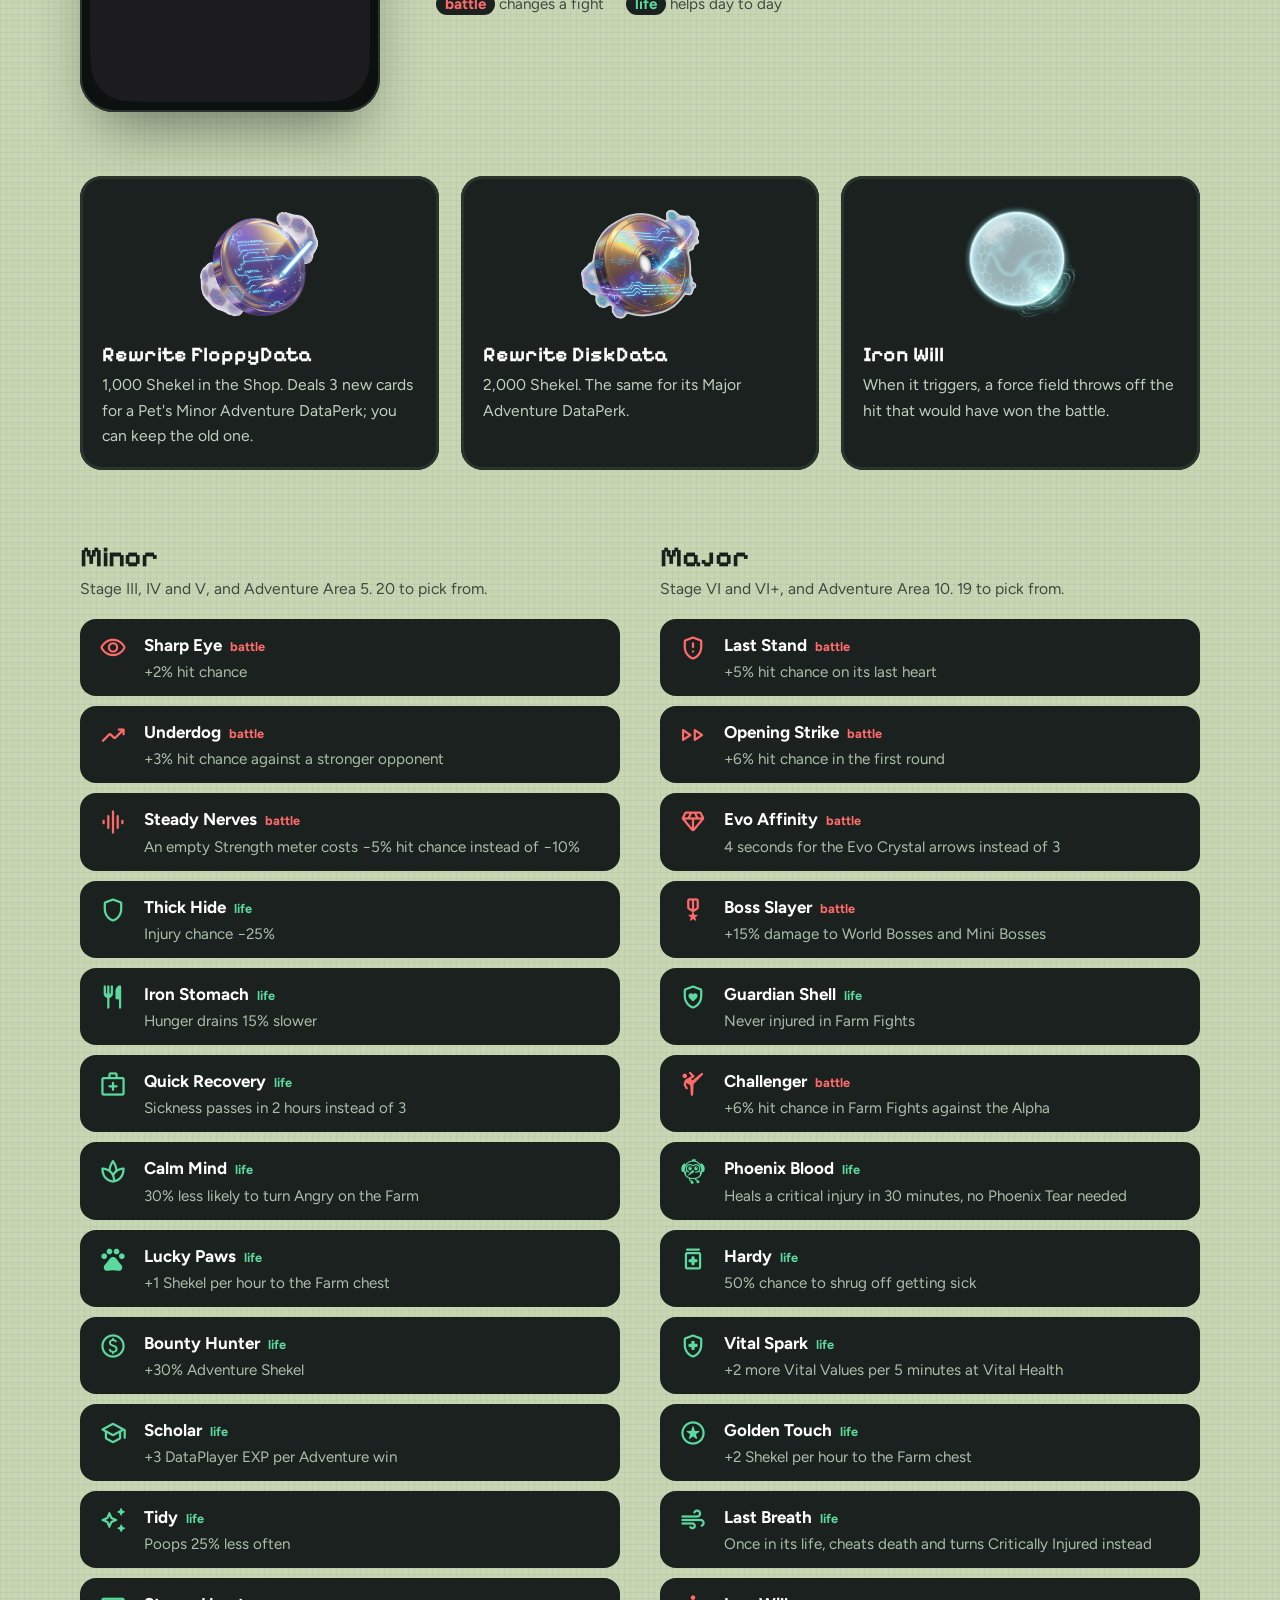
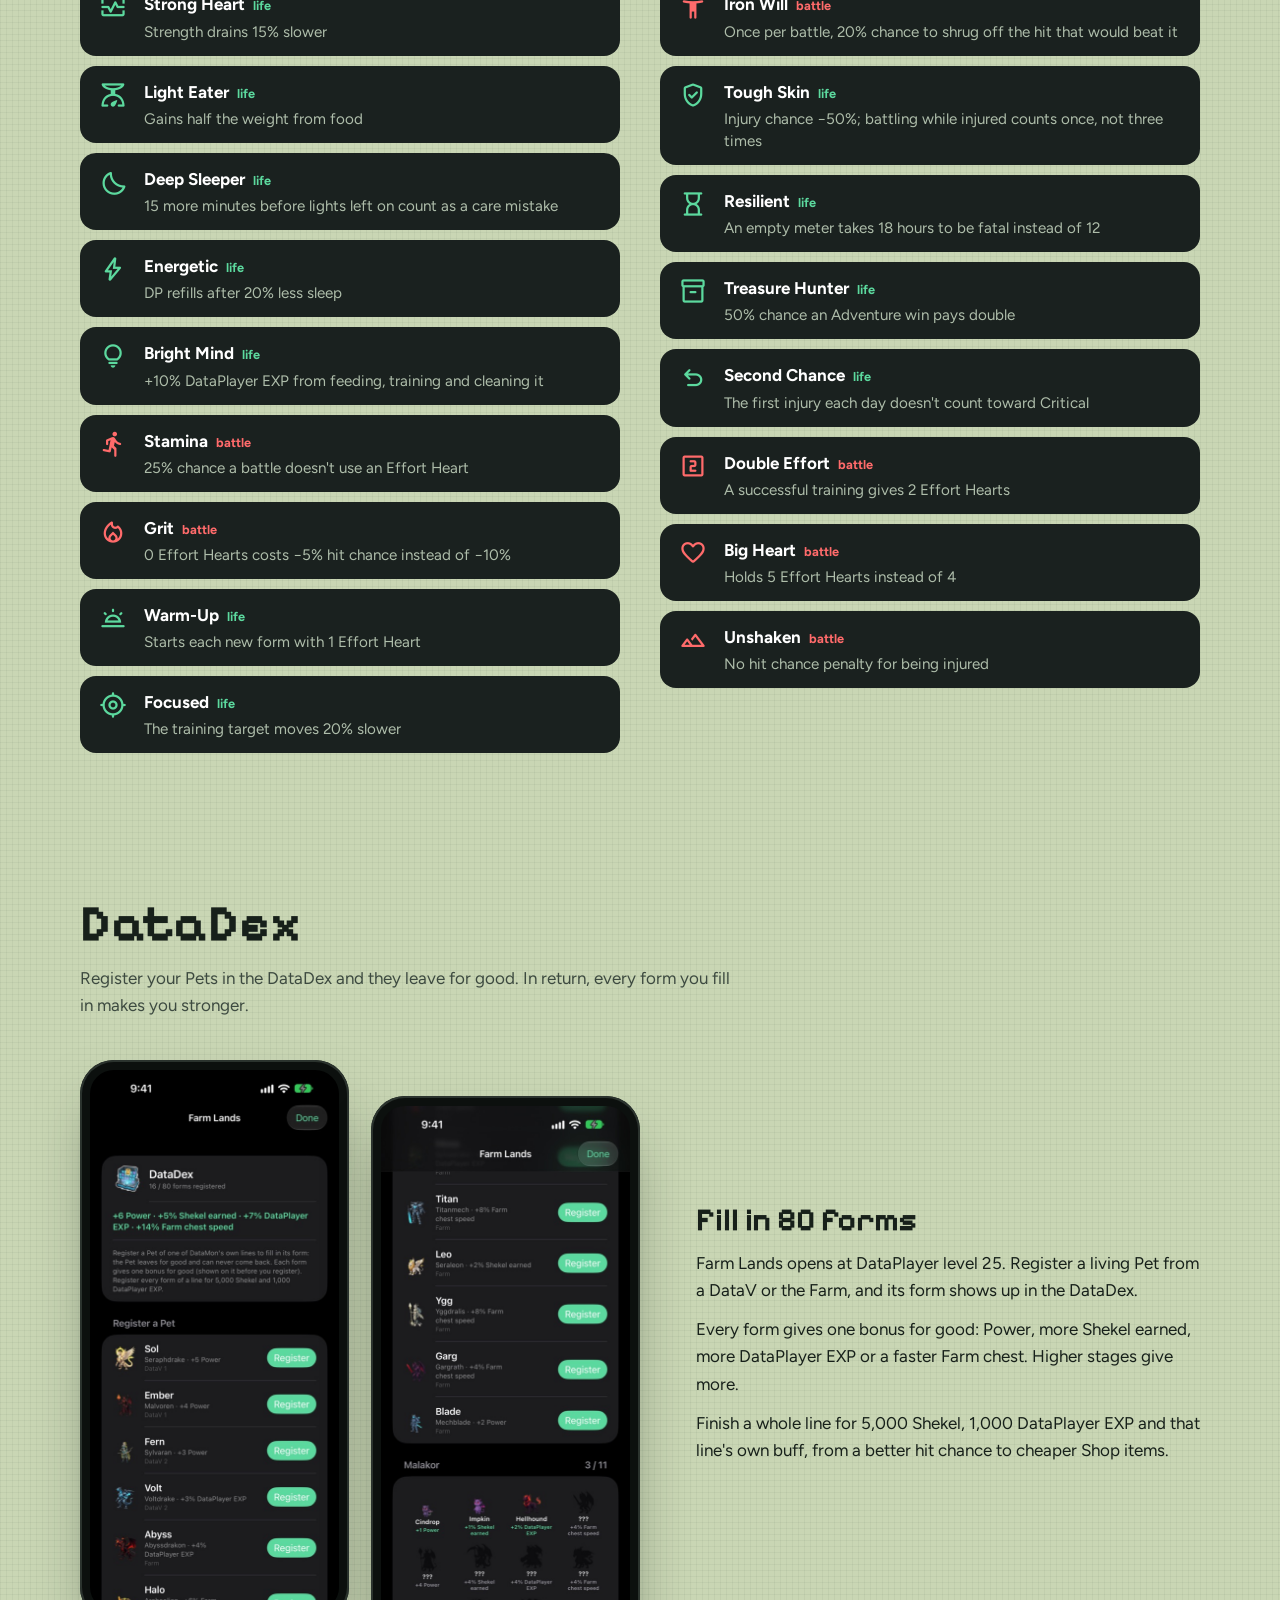
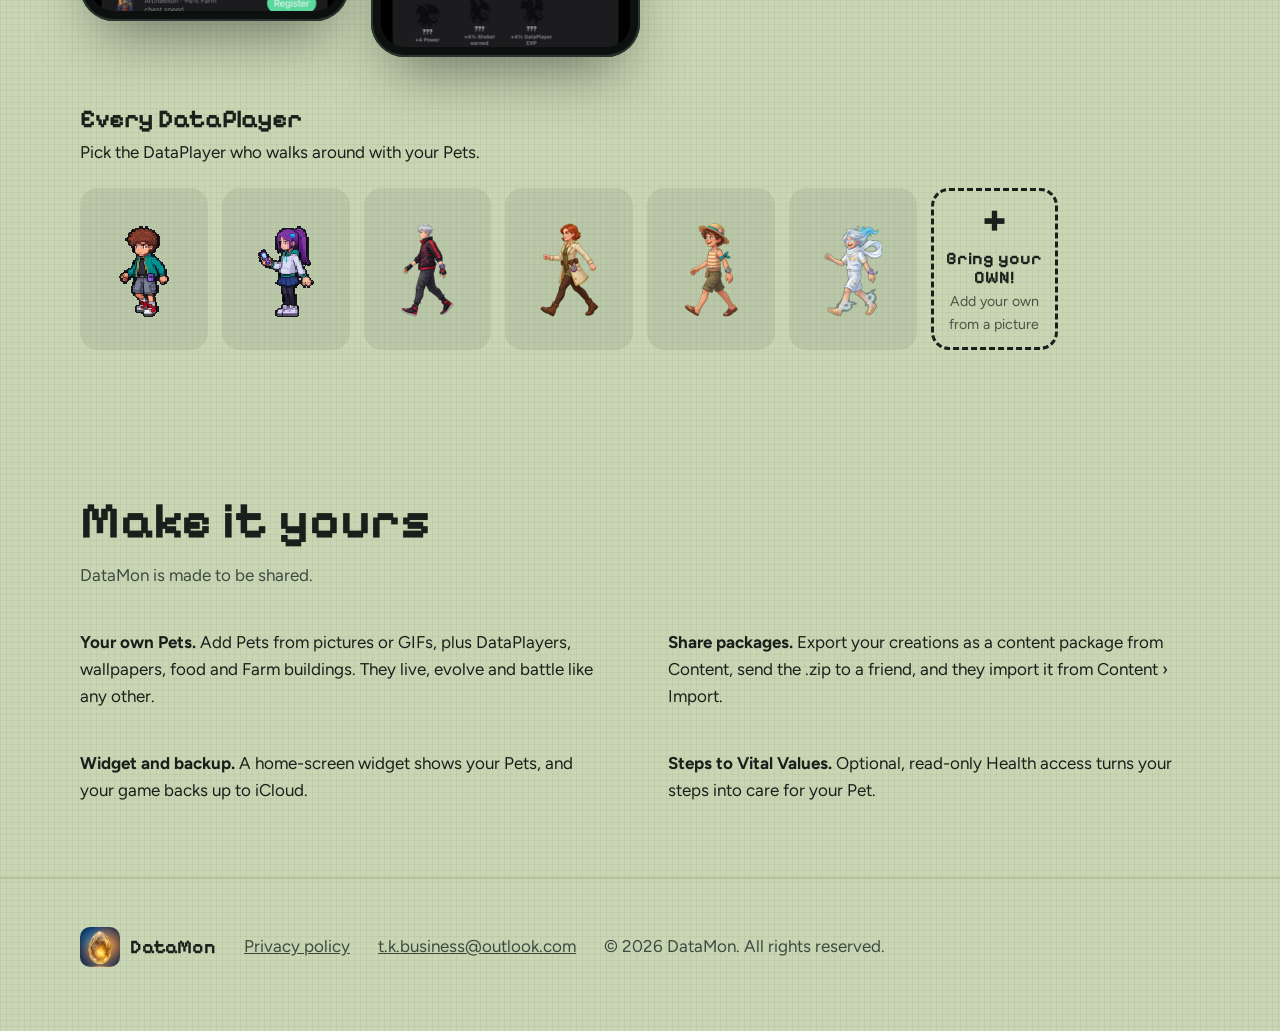
==== commit 7baa5fc2: "DataMon site: Farm section (buildings, let the Farm run itself or raise them yourself)" ====
--- a/DataMon/index.html
+++ b/DataMon/index.html
@@ -202,6 +202,7 @@
     <nav class="links" aria-label="Sections">
       <a href="#play">The game</a>
       <a href="#online">Online</a>
+      <a href="#farm">Farm</a>
       <a href="#spice">Spice</a>
       <a href="#dataperks">DataPerks</a>
       <a href="#datadex">DataDex</a>
@@ -304,6 +305,48 @@
         <figure>
           <div class="phone"><img src="site/shots/player.jpg" alt="The DataPlayer screen with level, bonuses and looks" loading="lazy" width="507" height="1100"></div>
           <figcaption><strong>Grow your DataPlayer</strong>Everything you do earns EXP. Each level adds a Farm place, and you pick your look.</figcaption>
+        </figure>
+      </div>
+    </div>
+  </section>
+
+  <section id="farm">
+    <div class="wrap">
+      <h2>The Farm</h2>
+      <p class="intro">Every Farm building does a job. Let the Farm look after your Pets on its own, or raise them yourself on a DataV for more Power.</p>
+
+      <div class="rows">
+        <article class="row">
+          <div class="phone"><img src="site/shots/farm-map.jpg" alt="The Farm map: the Restaurant, Hotel, Vital Health, Gym, Hospital, Med-Bay, Poop Area and Farm Lands, with Pets around" loading="lazy" width="507" height="1100"></div>
+          <div>
+            <h3>Let the Farm run itself</h3>
+            <p>Send a Pet to the Farm and it's cared for automatically. It eats at the Restaurant, sleeps at the Hotel, trains at the Gym, builds Vital Values at Vital Health and gets patched up at the Hospital and Med-Bay. Its poops go to the Poop Area for Dung Roll and Spice.</p>
+            <p>The treasure chest fills with Celestial Shekel while you're away, even with the app closed, and every building levels up as it's used.</p>
+          </div>
+        </article>
+
+        <article class="row wide">
+          <div class="pair">
+            <div class="phone"><img src="site/shots/restaurant.jpg" alt="The Restaurant: kitchen counters with steaming pots, the Cook and Menu stations and the Chef Coins" loading="lazy" width="507" height="1100"></div>
+            <div class="phone"><img src="site/shots/hotel.jpg" alt="The Hotel: the guest book with daily prizes, Tuck-In beds and sleeping Pets" loading="lazy" width="507" height="1100"></div>
+          </div>
+          <div>
+            <h3>Or raise them yourself</h3>
+            <p>A Pet you raise by hand on a DataV grows stronger. Every hatch and evolution there adds Bonus Power, up to about +228 over a full line, and its big evolutions bring a DataPerk pick.</p>
+            <p>On the Farm a Pet keeps the Power it has but stops earning more. Raise your best fighters yourself, and let the Farm care for the rest.</p>
+            <p>You can still jump in on the Farm: cook dishes at the Restaurant for a Power boost, tuck sleepy Pets in at the Hotel, zap germs at the Hospital.</p>
+          </div>
+        </article>
+      </div>
+
+      <div class="trio duo">
+        <figure>
+          <div class="phone"><img src="site/shots/vital.jpg" alt="Vital Health: the vital pod in the middle with a heartbeat screen and Pets around" loading="lazy" width="507" height="1100"></div>
+          <figcaption><strong>Vital Health</strong>Pets build Vital Values here, and you send them more from the Vital Points you bank.</figcaption>
+        </figure>
+        <figure>
+          <div class="phone"><img src="site/shots/hospital.jpg" alt="The Hospital: rows of beds, injured Pets waiting and a big green cross screen" loading="lazy" width="507" height="1100"></div>
+          <figcaption><strong>Hospital</strong>Injured Pets rest in a bed and heal. Play Germ Zap to bring their injury count down.</figcaption>
         </figure>
       </div>
     </div>
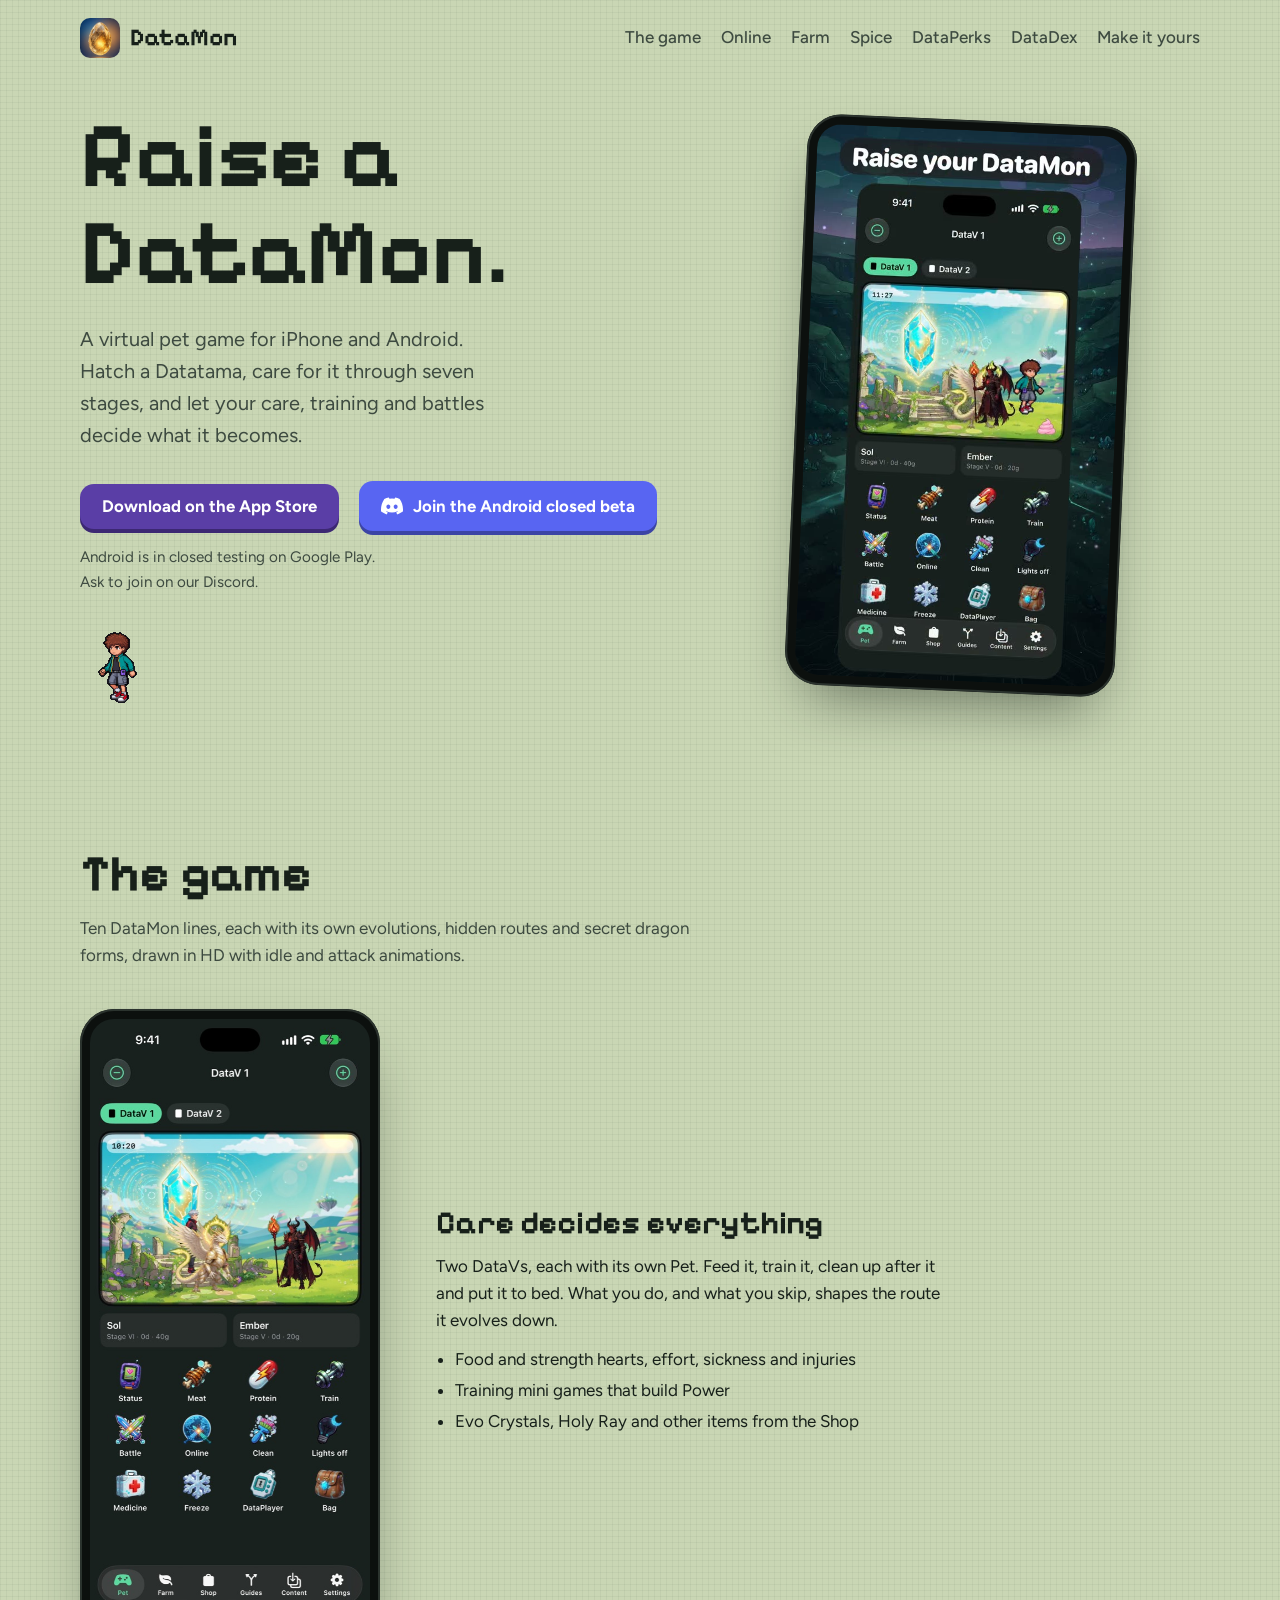
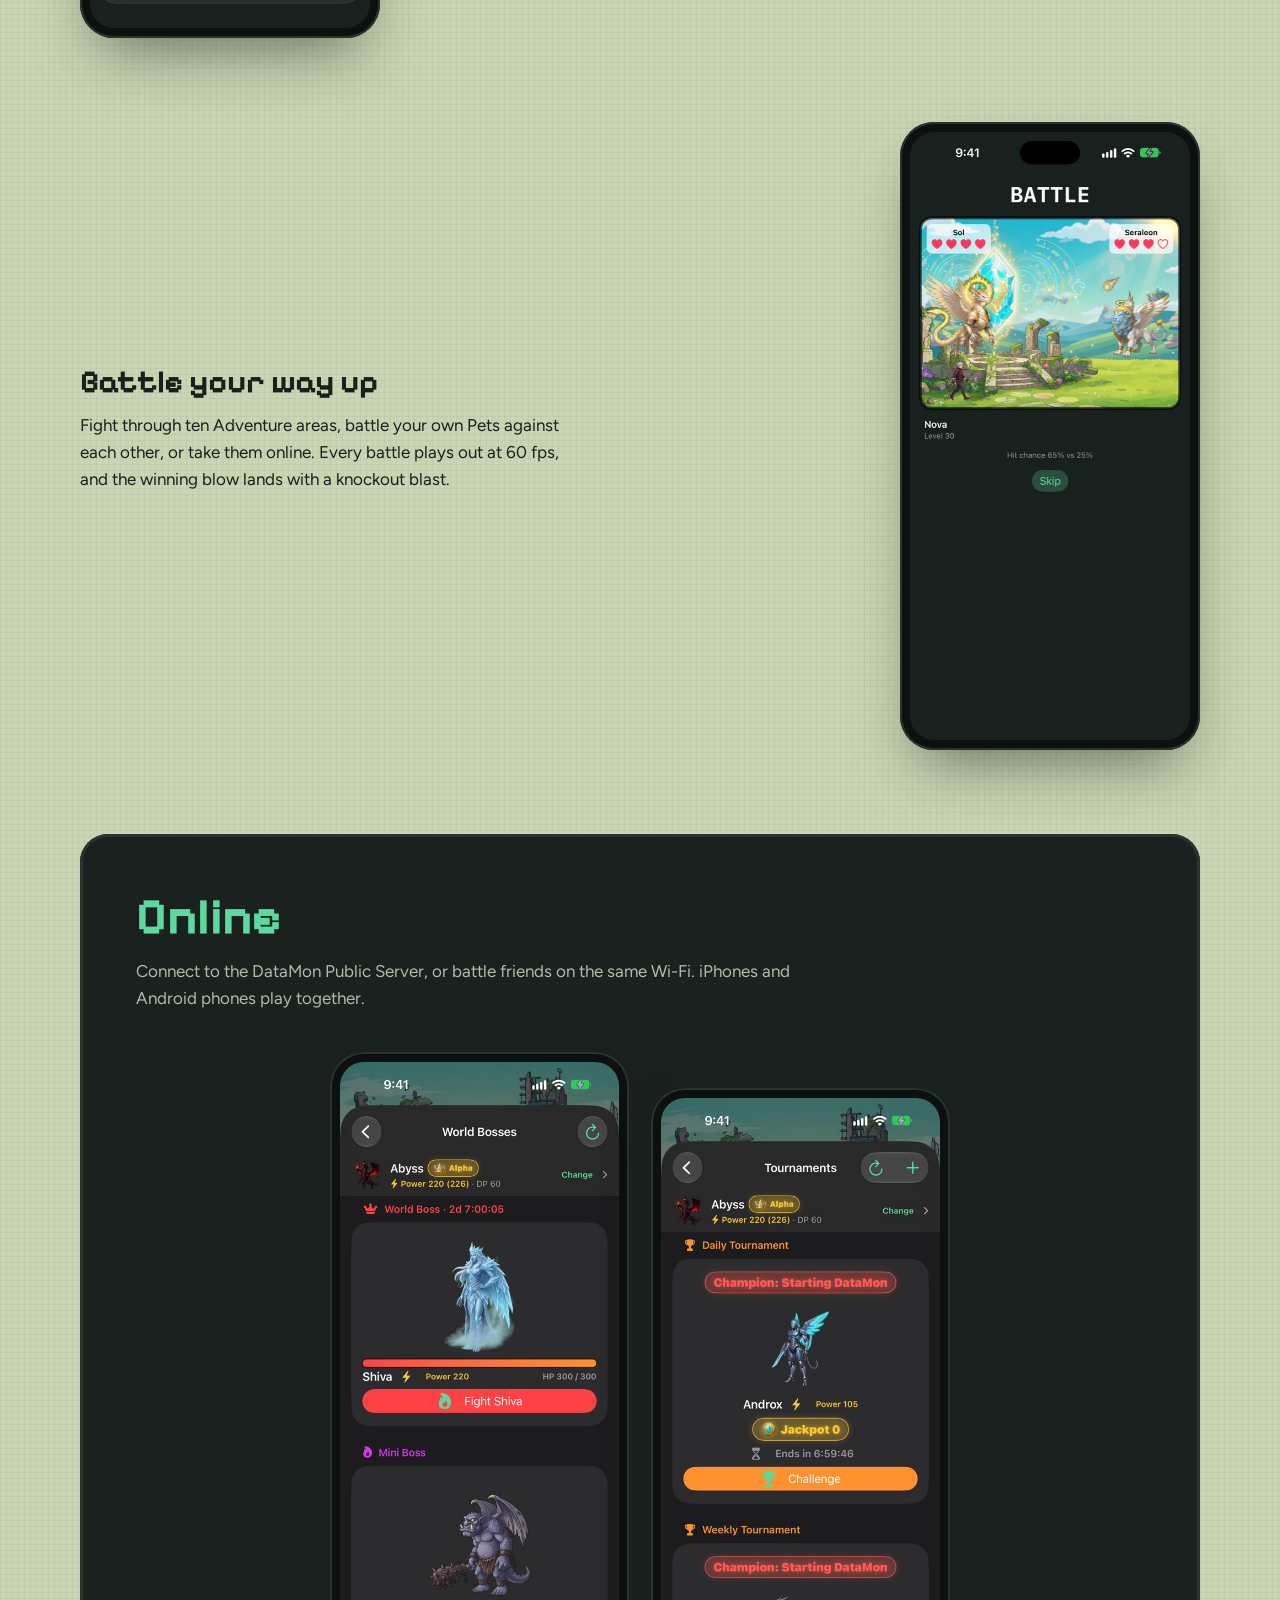
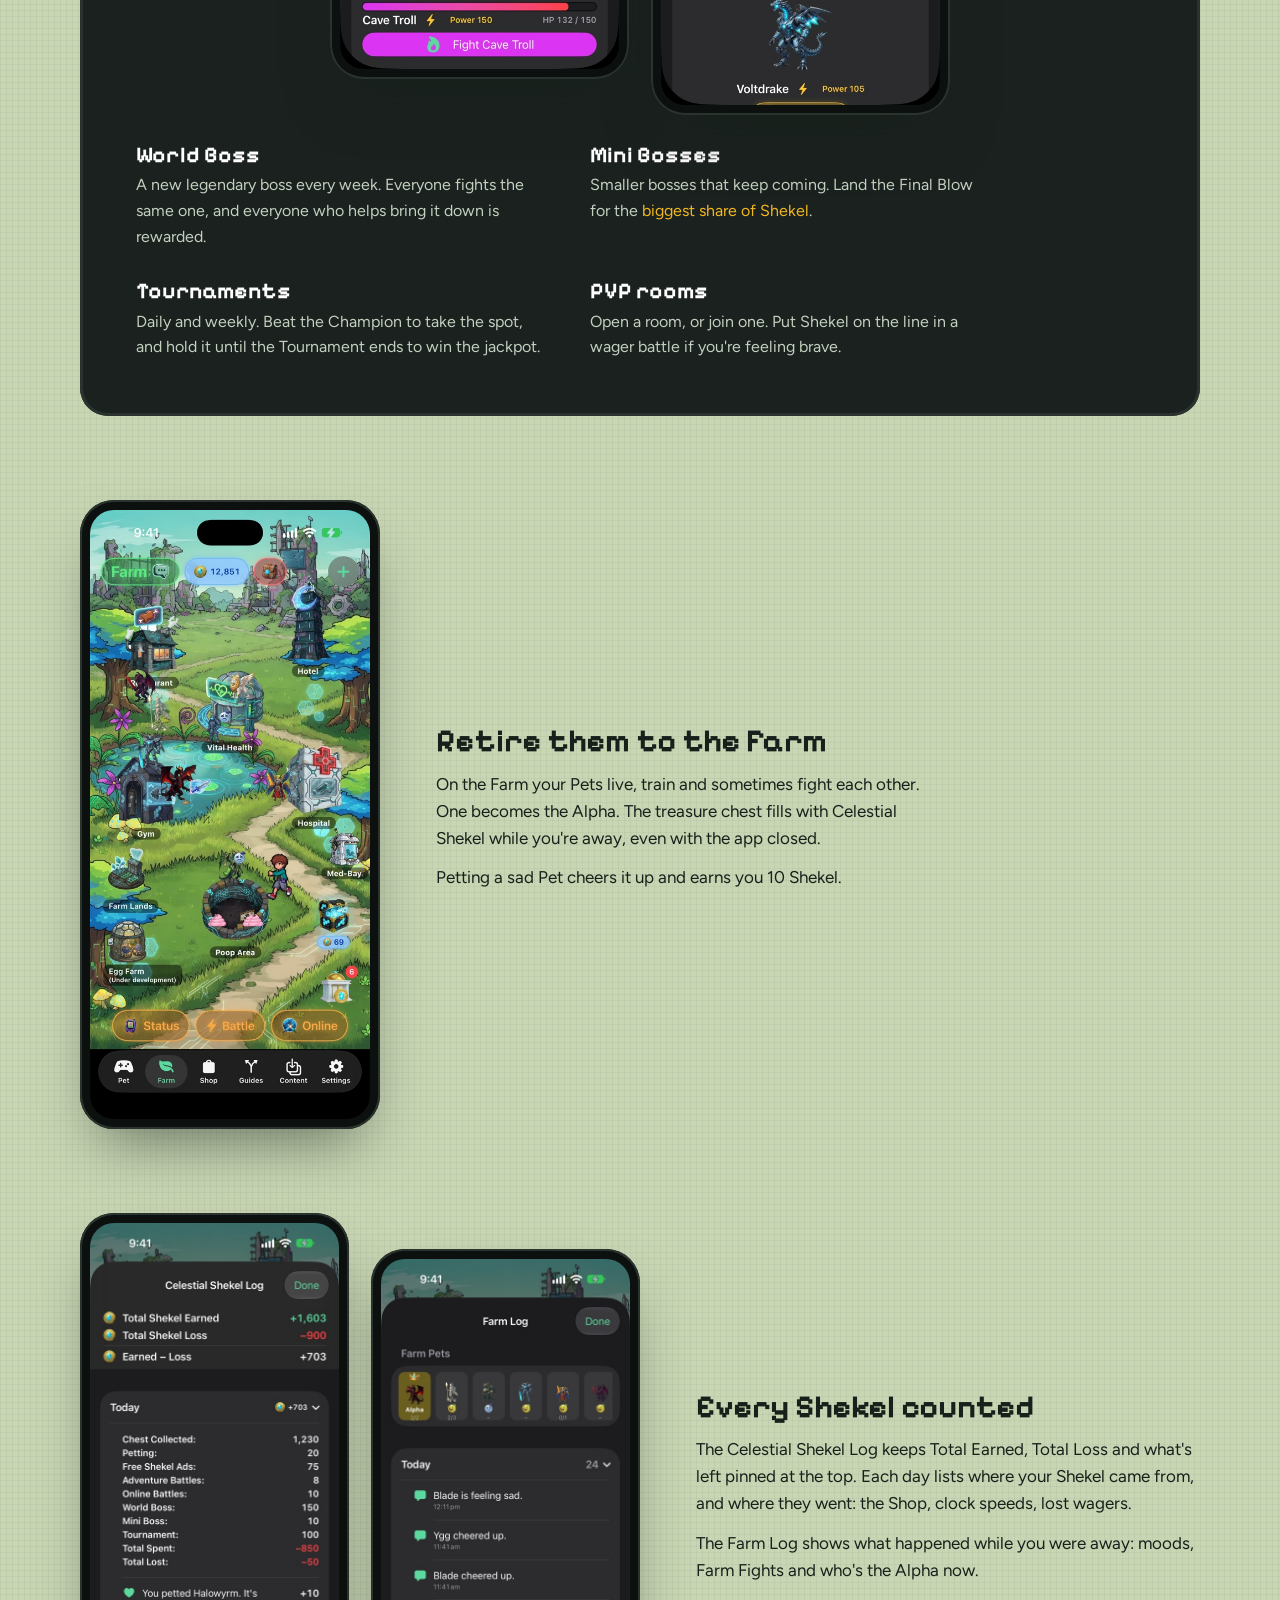
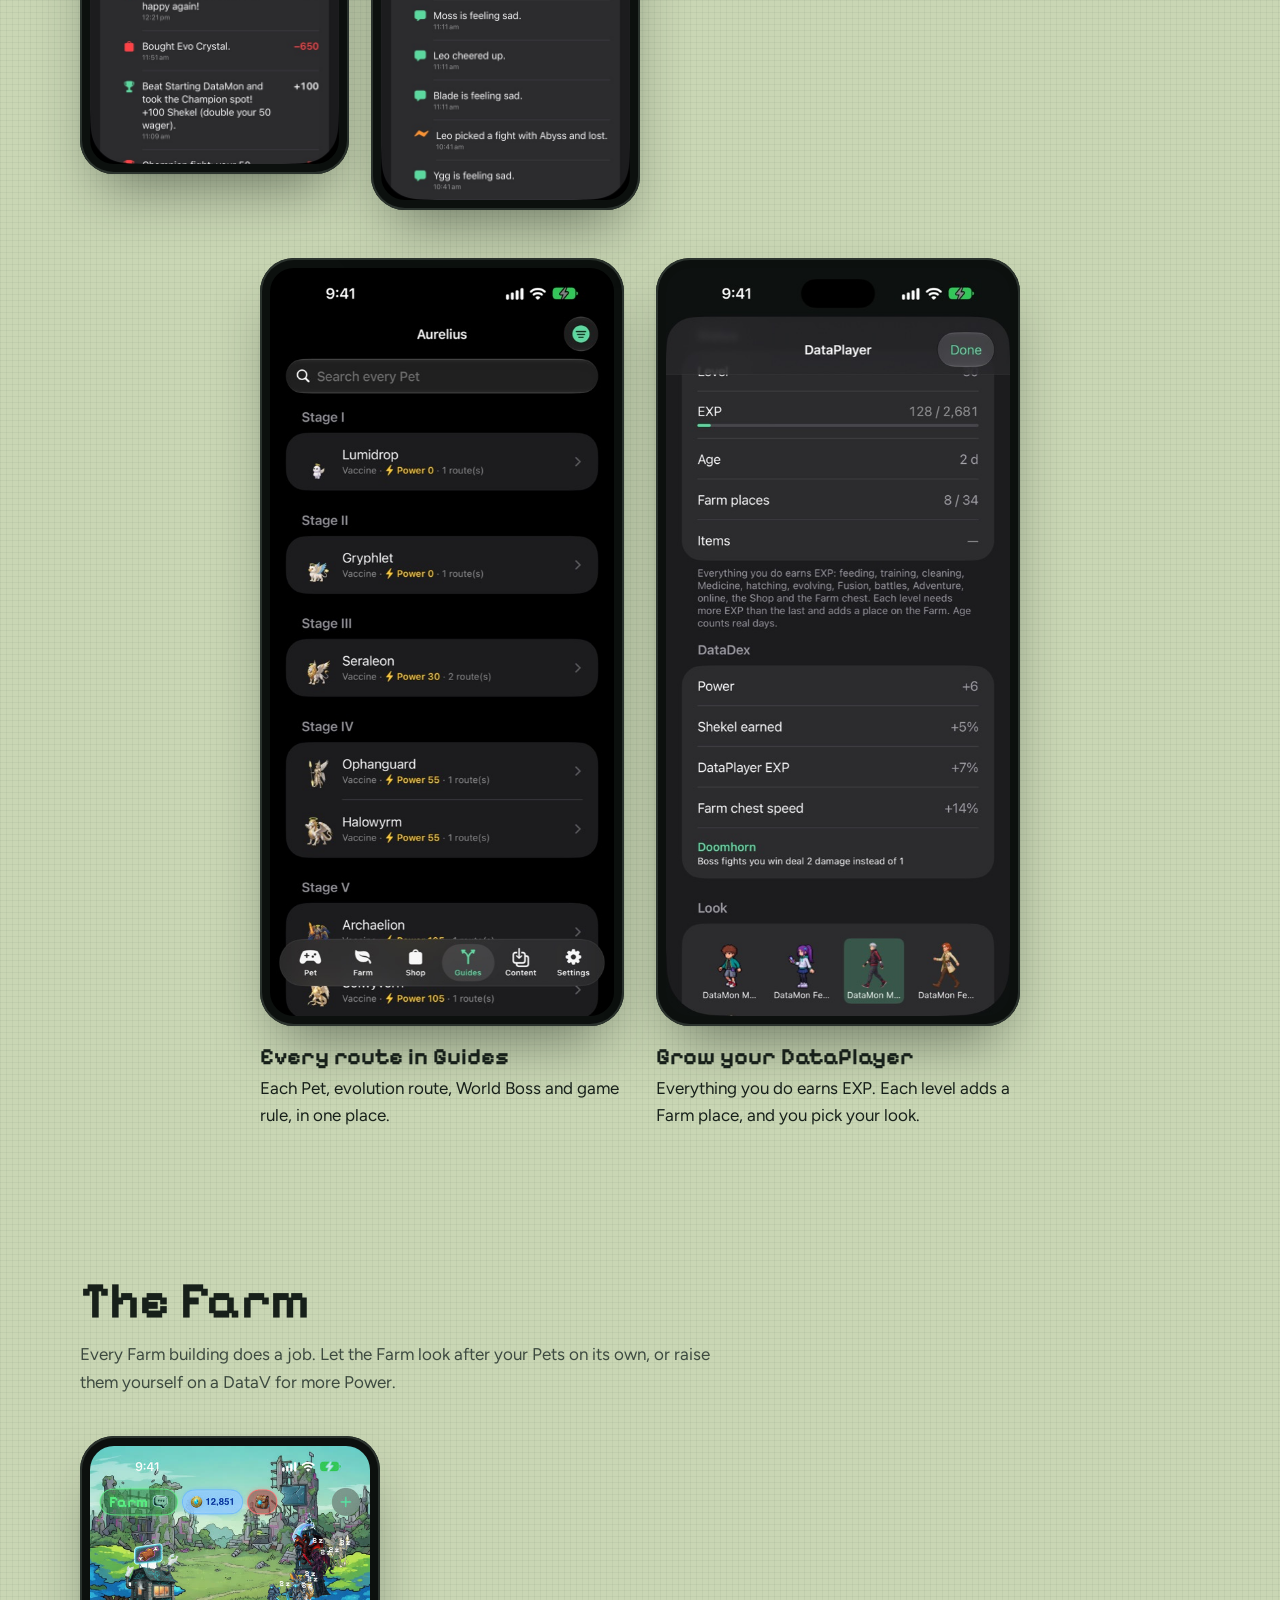
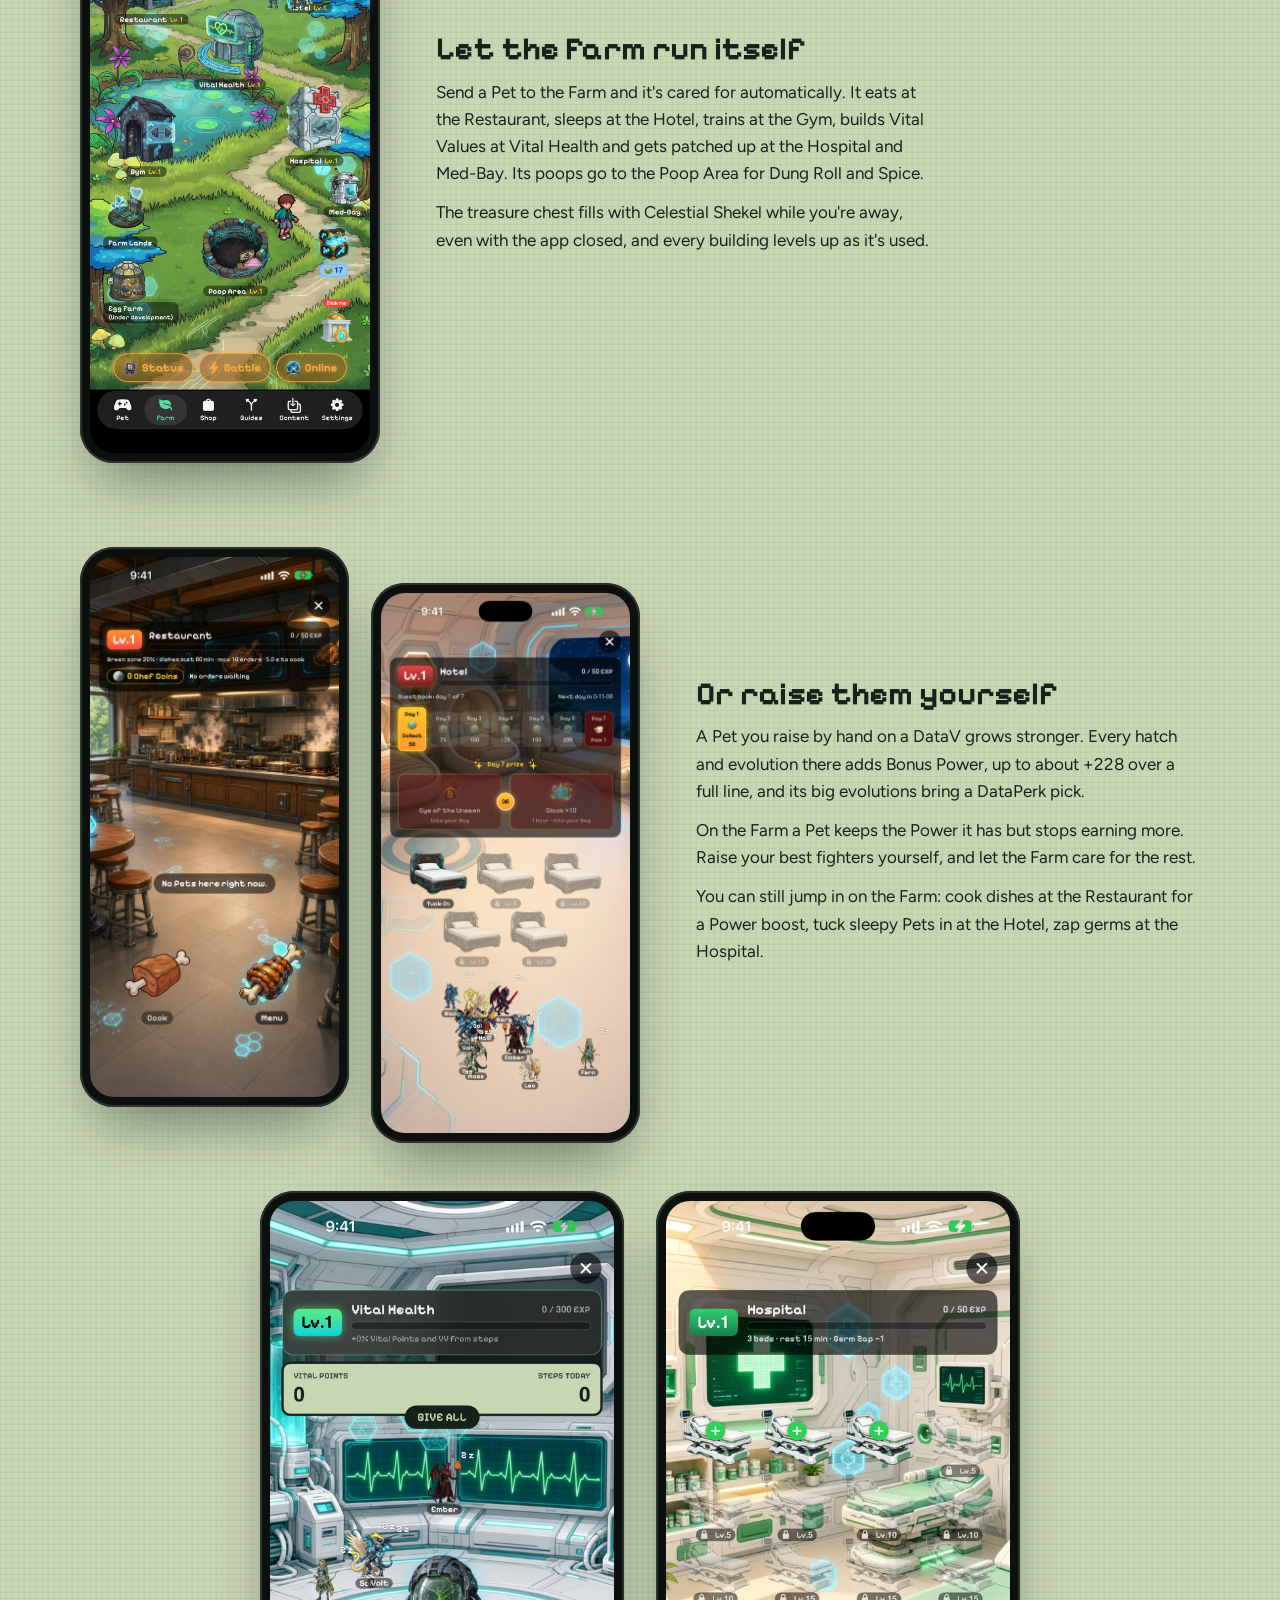
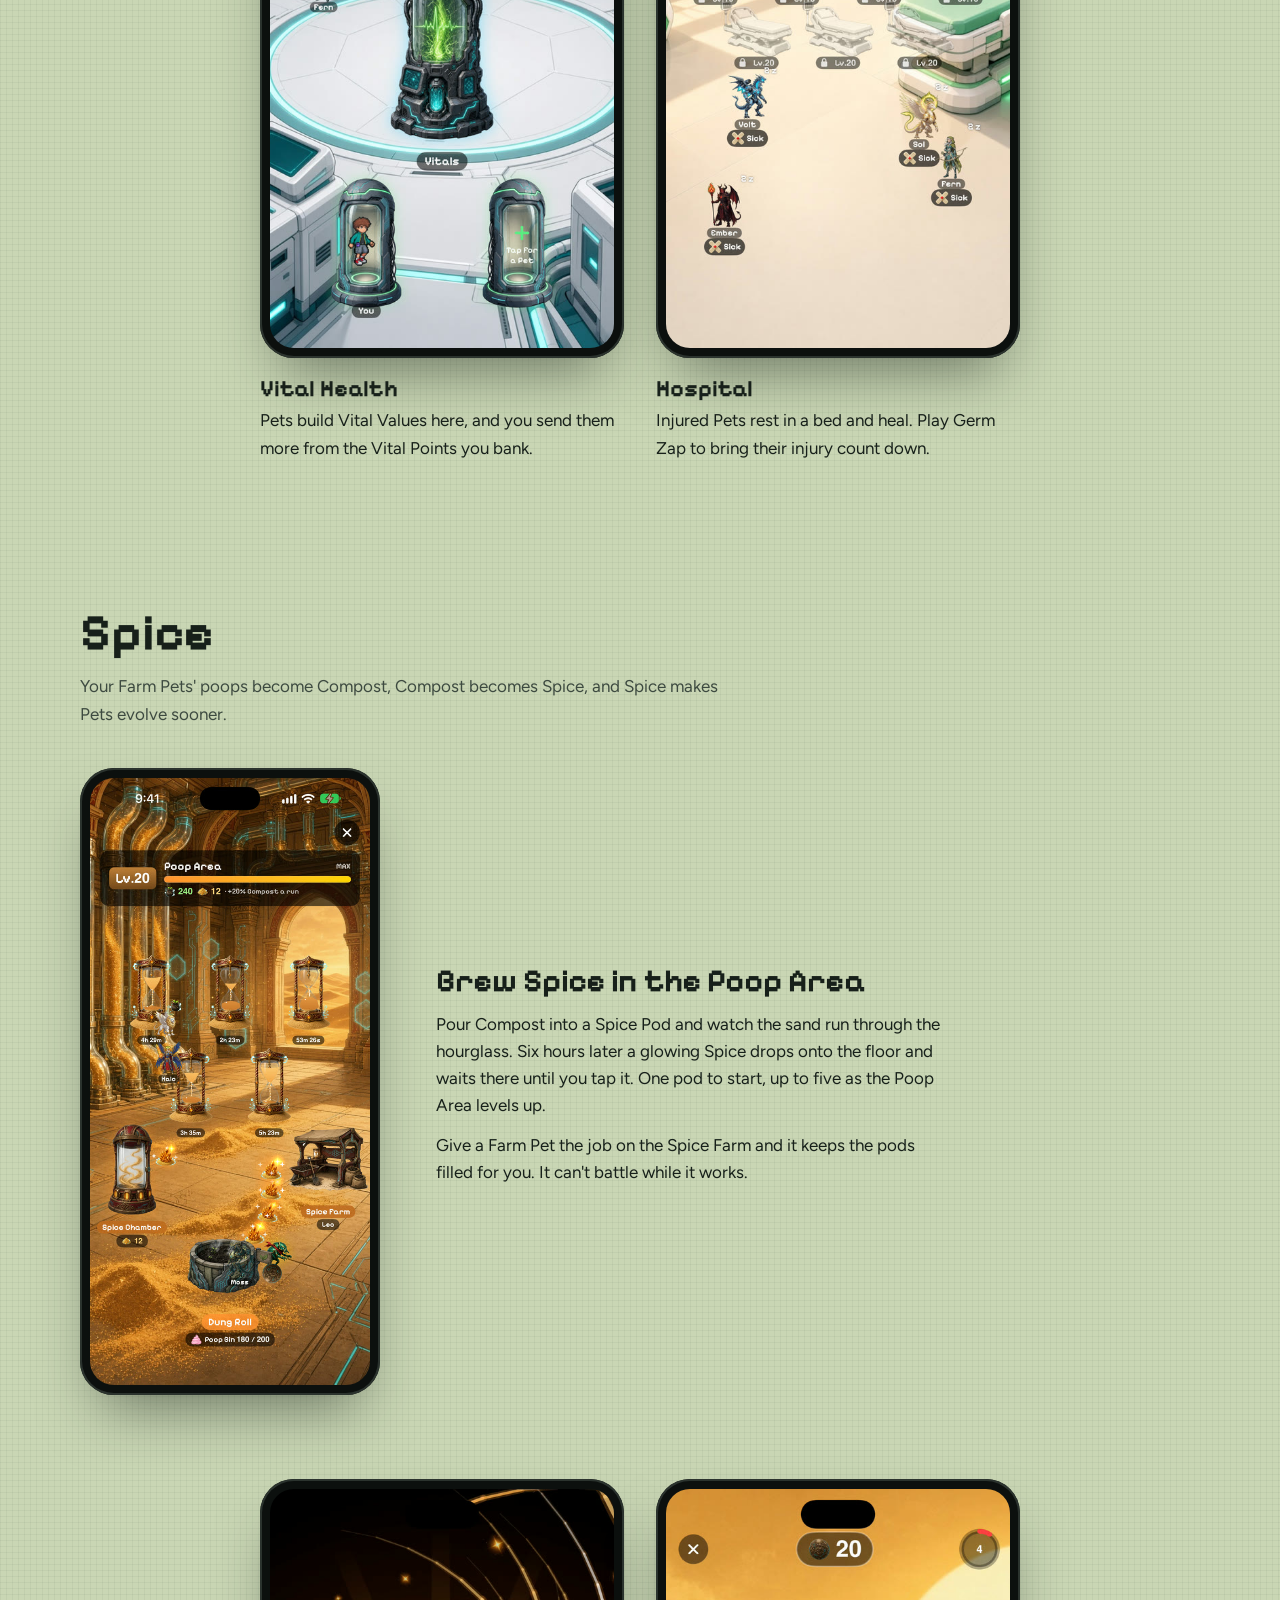
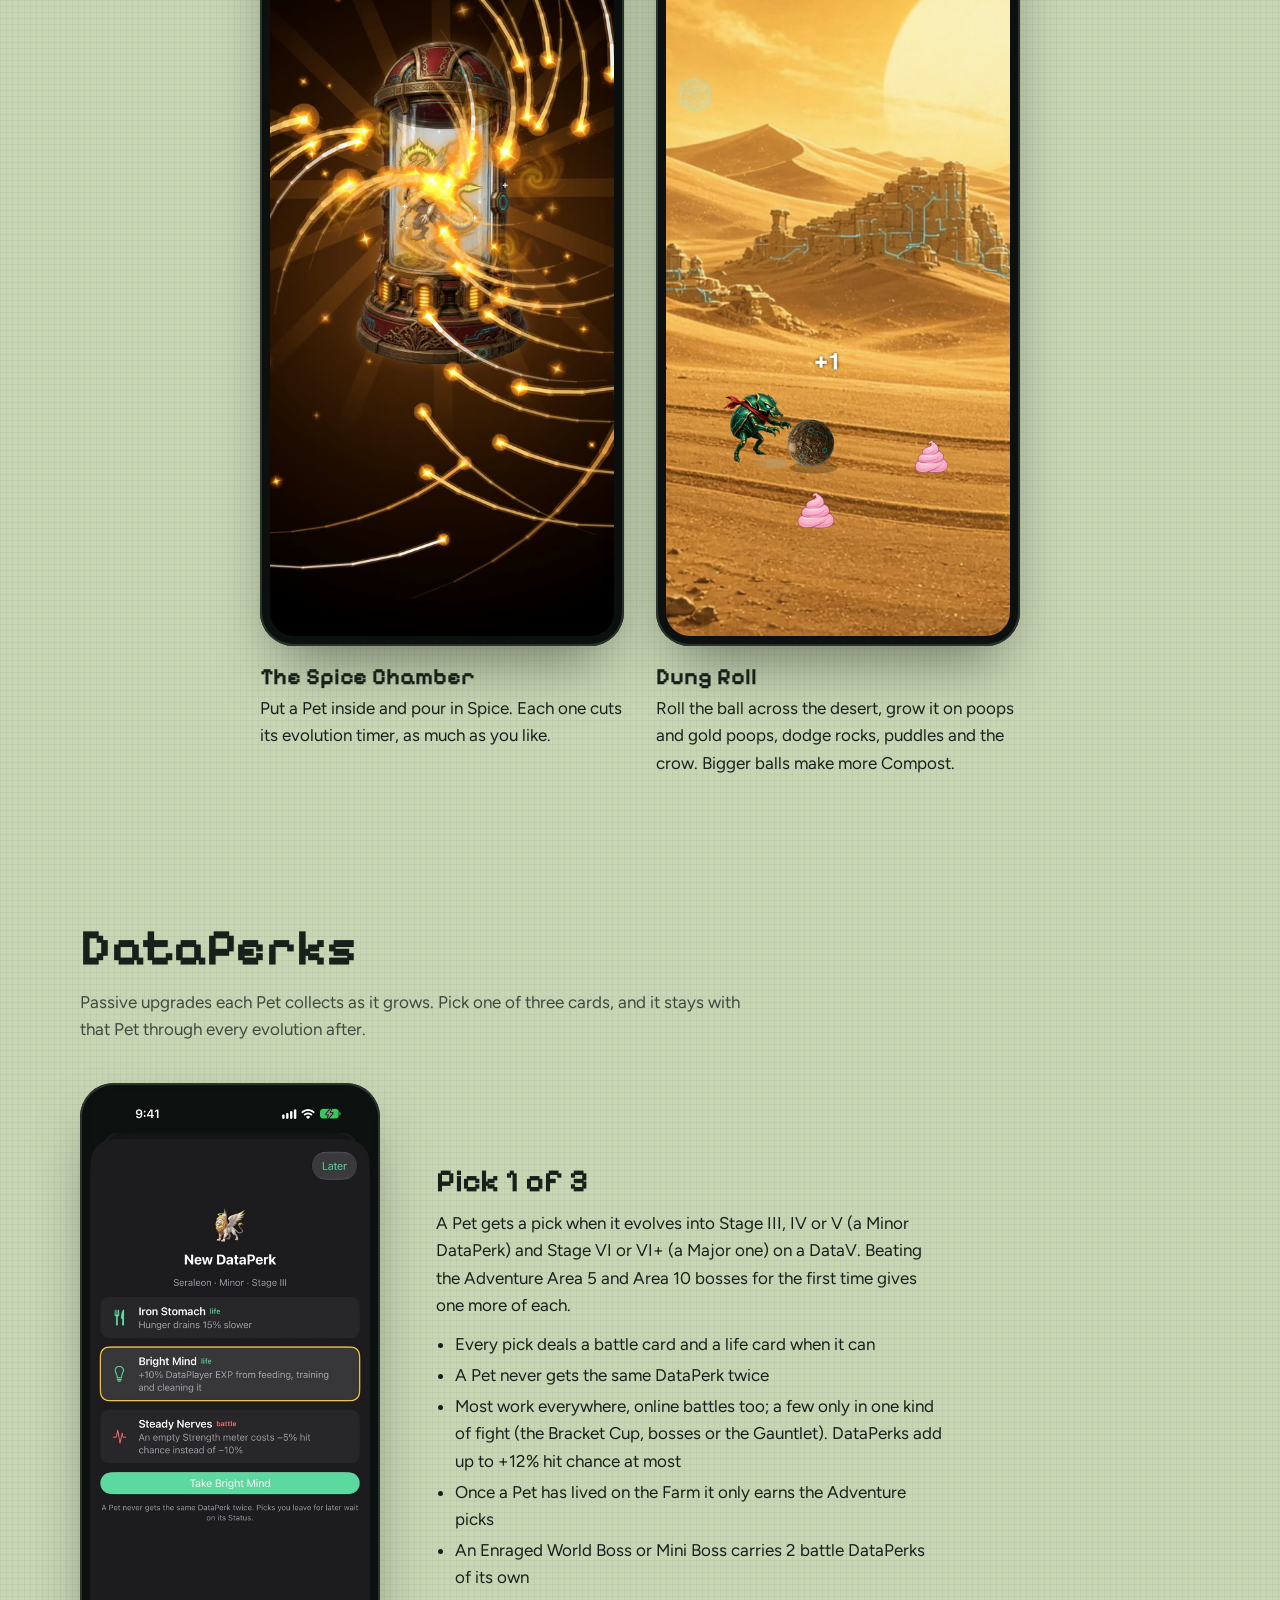
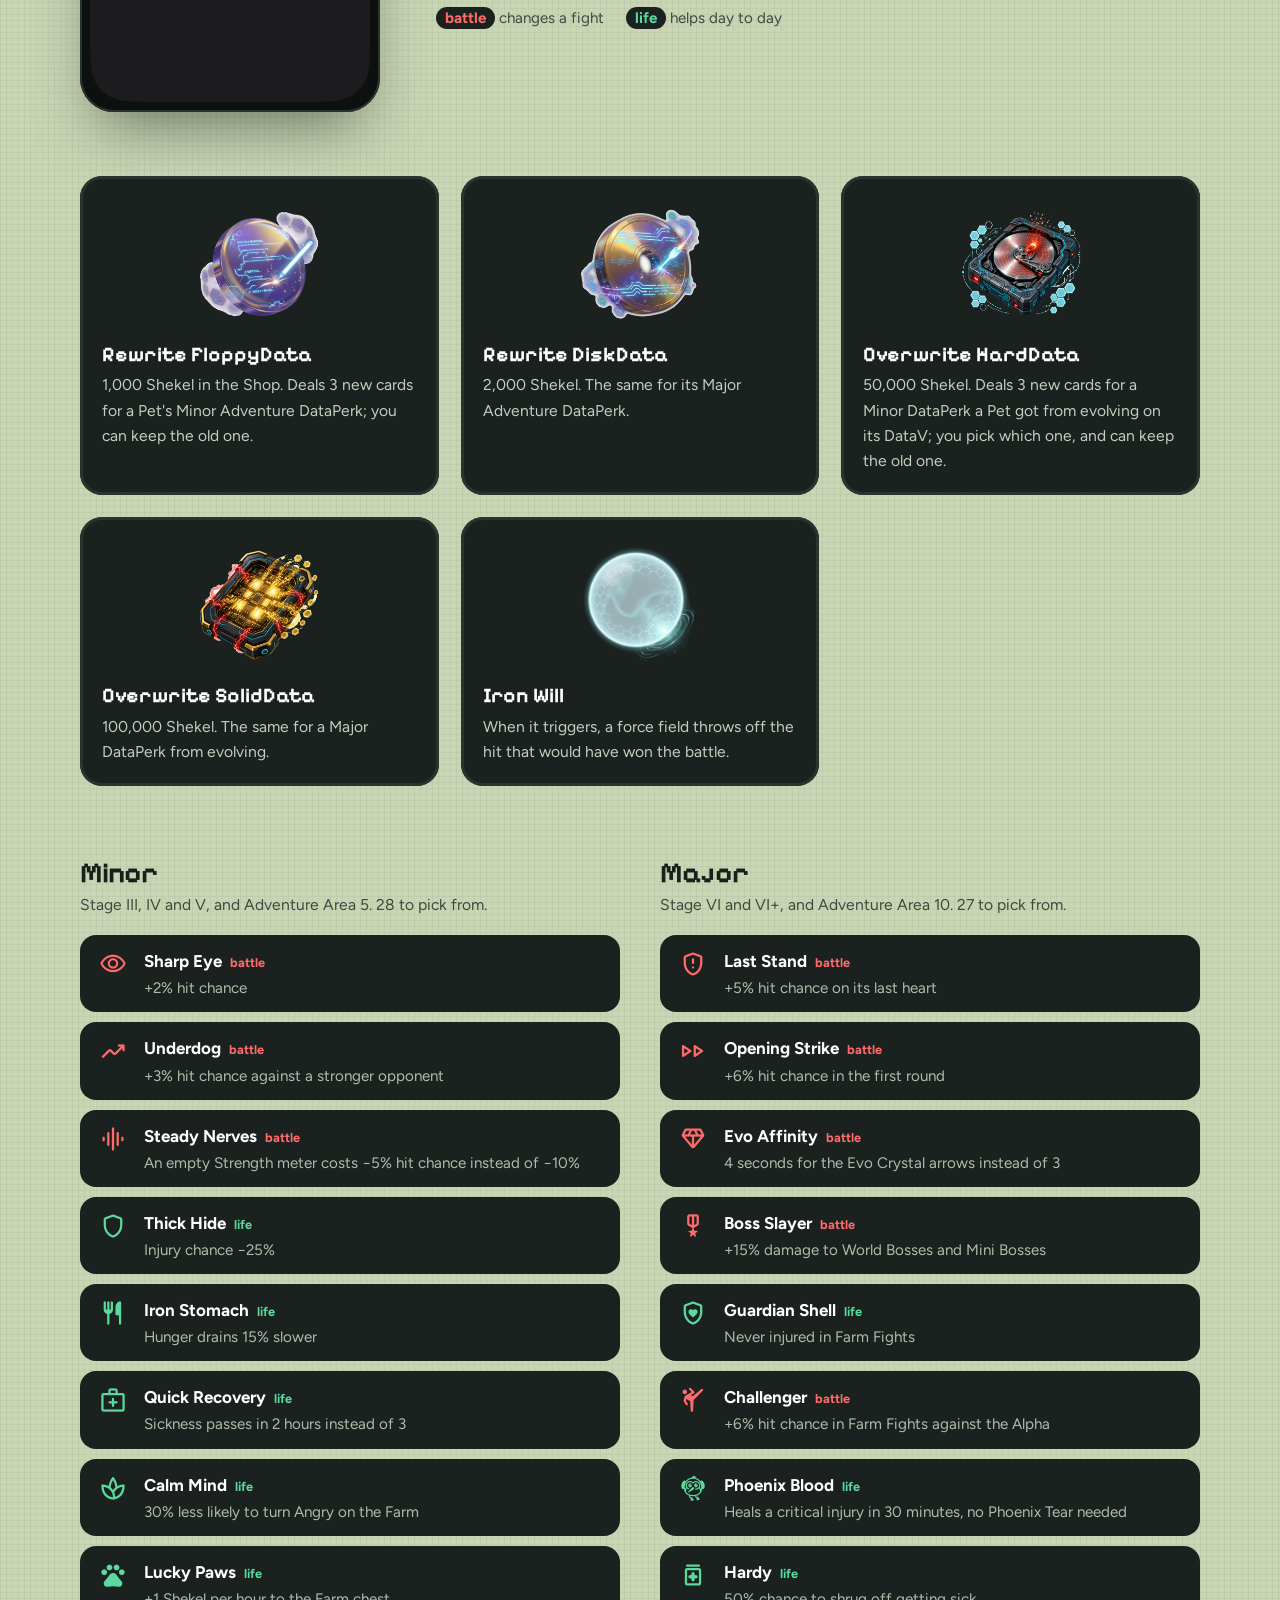
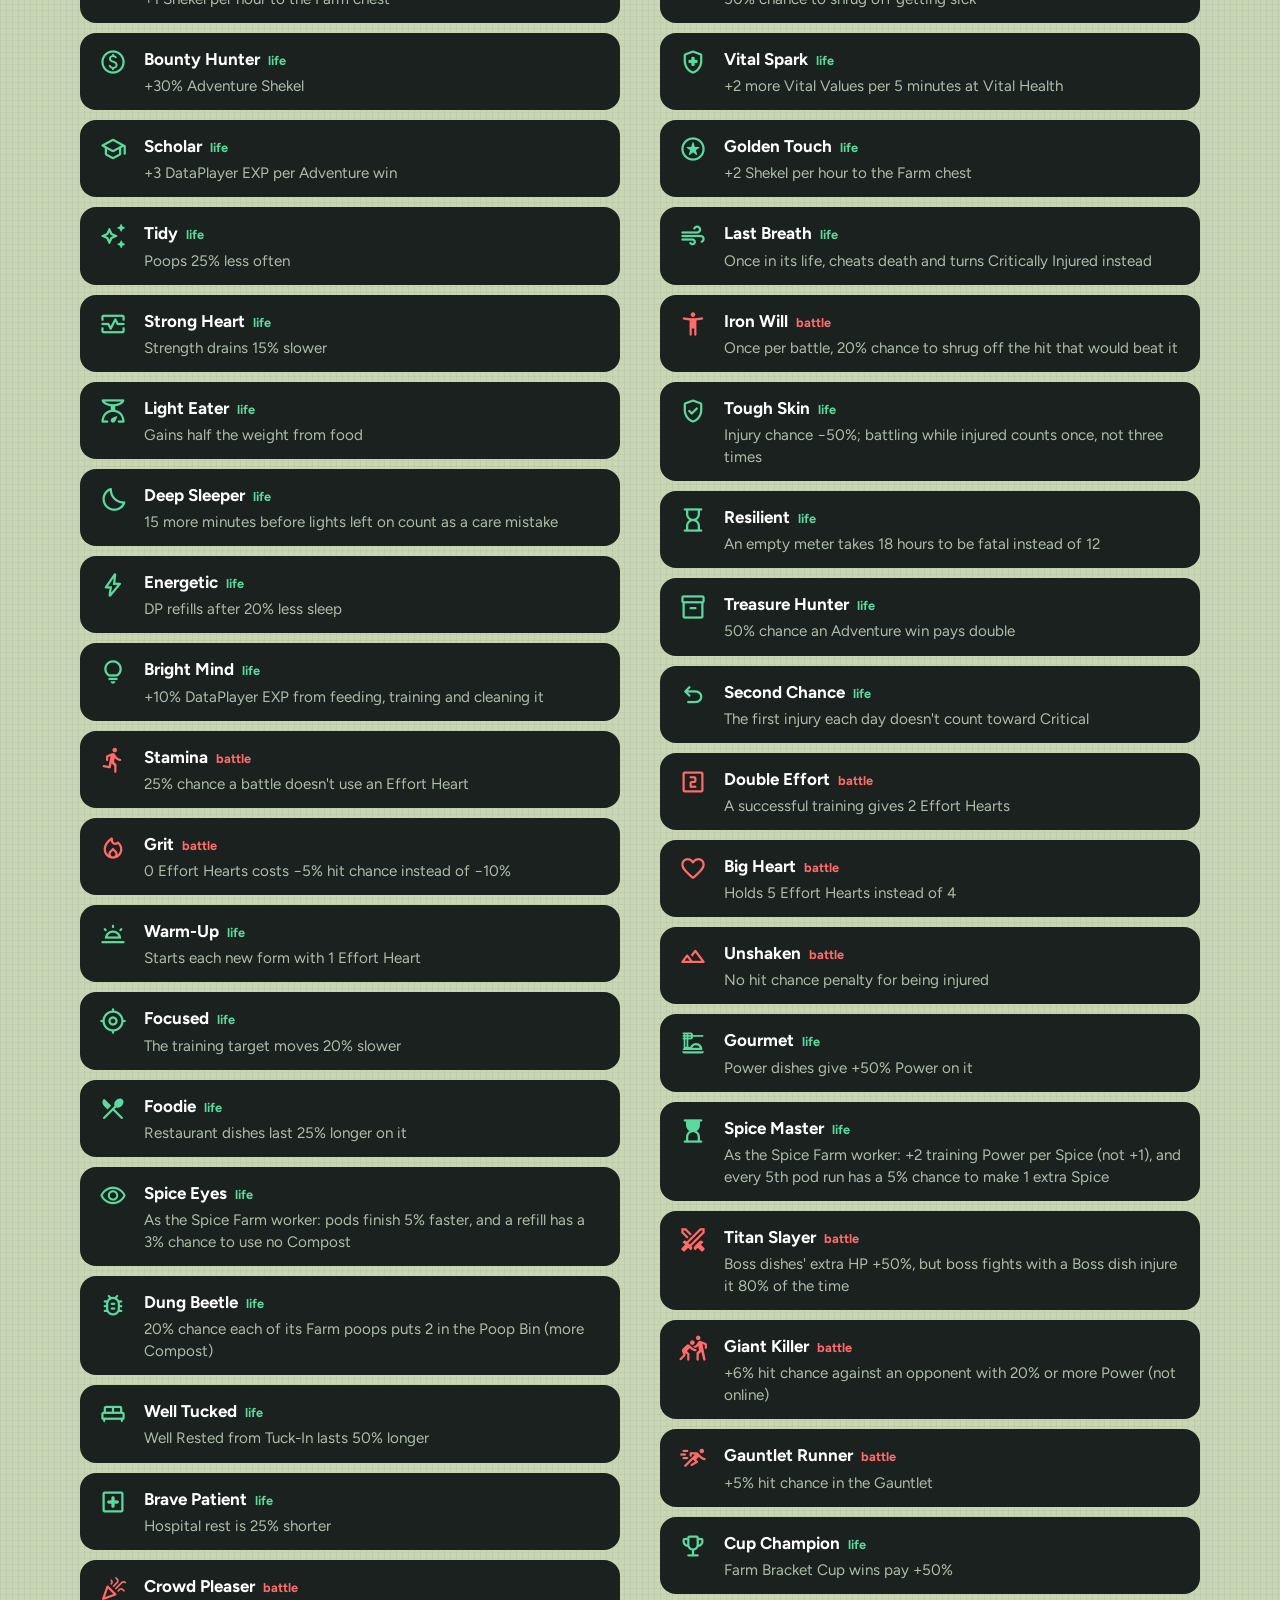
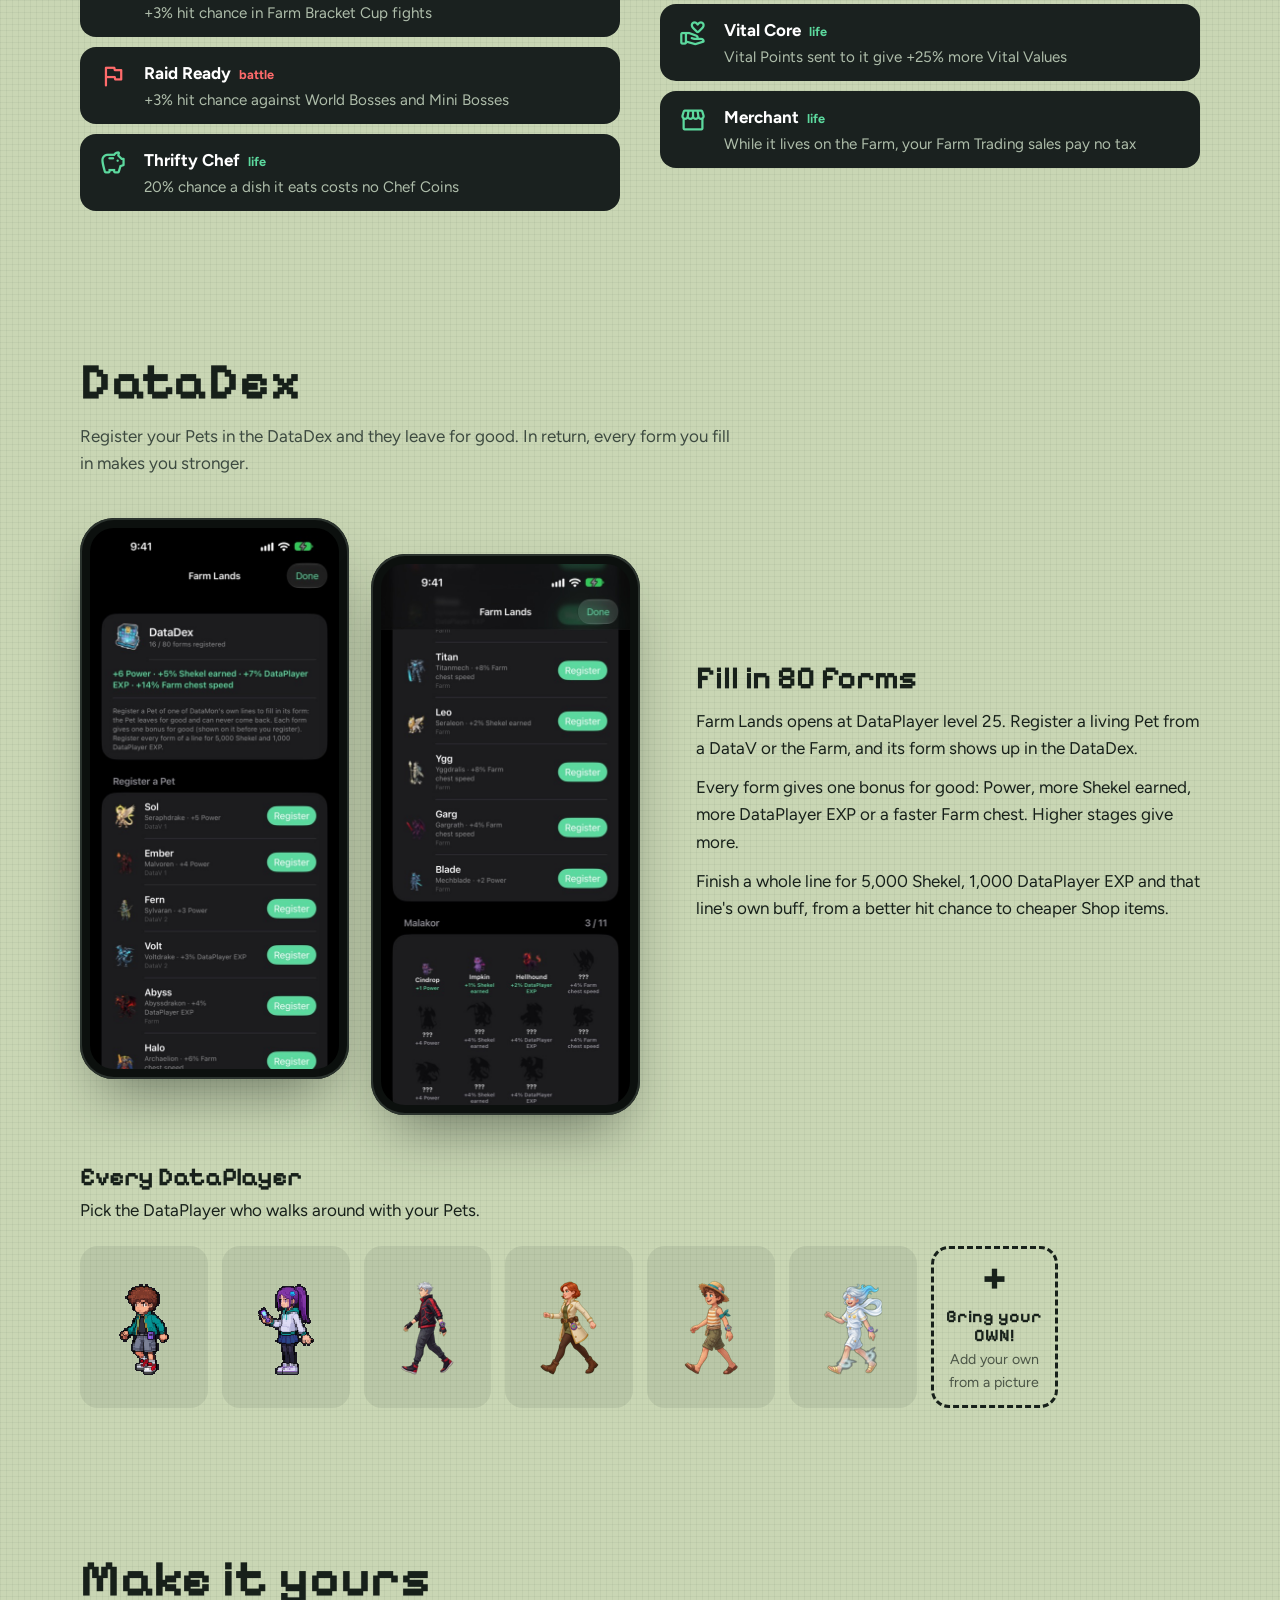
==== commit 669ecfca: "DataMon site: 16 new DataPerks and the Overwrite HardData / SolidData items" ====
--- a/DataMon/index.html
+++ b/DataMon/index.html
@@ -12,7 +12,7 @@
 <link rel="preconnect" href="https://fonts.googleapis.com">
 <link rel="preconnect" href="https://fonts.gstatic.com" crossorigin>
 <link href="https://fonts.googleapis.com/css2?family=Figtree:wght@400;500;700&family=Pixelify+Sans:wght@500;700&display=swap" rel="stylesheet">
-<link href="https://fonts.googleapis.com/css2?family=Material+Symbols+Rounded:opsz,wght,FILL,GRAD@24,500,1,0&icon_names=accessibility_new,air,auto_awesome,bedtime,bolt,diamond,directions_run,fast_forward,favorite,flutter_dash,gpp_maybe,graphic_eq,health_and_safety,hourglass_empty,inventory_2,landscape,lightbulb,local_fire_department,looks_two,medical_services,medication,military_tech,monitor_heart,my_location,paid,pets,restaurant,scale,school,shield,shield_with_heart,spa,sports_martial_arts,stars,trending_up,undo,verified_user,visibility,wb_twilight&display=block" rel="stylesheet">
+<link href="https://fonts.googleapis.com/css2?family=Material+Symbols+Rounded:opsz,wght,FILL,GRAD@24,500,1,0&icon_names=accessibility_new,air,auto_awesome,bedtime,bolt,bug_report,celebration,diamond,dinner_dining,directions_run,emoji_events,fast_forward,favorite,flag,flutter_dash,gpp_maybe,graphic_eq,health_and_safety,hourglass_empty,hourglass_top,inventory_2,king_bed,landscape,lightbulb,local_fire_department,local_hospital,looks_two,medical_services,medication,military_tech,monitor_heart,my_location,paid,pets,restaurant,restaurant_menu,savings,scale,school,shield,shield_with_heart,spa,sports_kabaddi,sports_martial_arts,sprint,stars,storefront,swords,trending_up,undo,verified_user,visibility,volunteer_activism,wb_twilight&display=block" rel="stylesheet">
 <style>
   /* The page is the DataV's LCD: pale green glass, dark pixel ink. The game's own colours. */
   :root {
@@ -395,7 +395,7 @@
             <ul>
               <li>Every pick deals a battle card and a life card when it can</li>
               <li>A Pet never gets the same DataPerk twice</li>
-              <li>They work everywhere, online battles too; DataPerks add up to +12% hit chance at most</li>
+              <li>Most work everywhere, online battles too; a few only in one kind of fight (the Bracket Cup, bosses or the Gauntlet). DataPerks add up to +12% hit chance at most</li>
               <li>Once a Pet has lived on the Farm it only earns the Adventure picks</li>
               <li>An Enraged World Boss or Mini Boss carries 2 battle DataPerks of its own</li>
             </ul>
@@ -407,13 +407,15 @@
       <div class="perk-art">
         <figure><img src="site/art/rewrite-floppy.png" alt="A glowing floppy disk" loading="lazy" width="256" height="256"><strong>Rewrite FloppyData</strong>1,000 Shekel in the Shop. Deals 3 new cards for a Pet's Minor Adventure DataPerk; you can keep the old one.</figure>
         <figure><img src="site/art/rewrite-disk.png" alt="A glowing data disk" loading="lazy" width="256" height="256"><strong>Rewrite DiskData</strong>2,000 Shekel. The same for its Major Adventure DataPerk.</figure>
+        <figure><img src="site/art/overwrite-hard.png" alt="A hard drive with glowing red code burning across its platter" loading="lazy" width="256" height="256"><strong>Overwrite HardData</strong>50,000 Shekel. Deals 3 new cards for a Minor DataPerk a Pet got from evolving on its DataV; you pick which one, and can keep the old one.</figure>
+        <figure><img src="site/art/overwrite-solid.png" alt="A gold and black solid-state drive blazing with light" loading="lazy" width="256" height="256"><strong>Overwrite SolidData</strong>100,000 Shekel. The same for a Major DataPerk from evolving.</figure>
         <figure><img src="site/art/force-field.png" alt="A pale blue force field bubble" loading="lazy" width="320" height="320"><strong>Iron Will</strong>When it triggers, a force field throws off the hit that would have won the battle.</figure>
       </div>
 
       <div class="tiers">
         <div>
           <h3>Minor</h3>
-          <p class="where">Stage III, IV and V, and Adventure Area 5. 20 to pick from.</p>
+          <p class="where">Stage III, IV and V, and Adventure Area 5. 28 to pick from.</p>
           <ul class="perks">
           <li class="perk battle"><span class="ms" aria-hidden="true">visibility</span><div><b>Sharp Eye</b> <i>battle</i><span>+2% hit chance</span></div></li>
           <li class="perk battle"><span class="ms" aria-hidden="true">trending_up</span><div><b>Underdog</b> <i>battle</i><span>+3% hit chance against a stronger opponent</span></div></li>
@@ -435,11 +437,19 @@
           <li class="perk battle"><span class="ms" aria-hidden="true">local_fire_department</span><div><b>Grit</b> <i>battle</i><span>0 Effort Hearts costs −5% hit chance instead of −10%</span></div></li>
           <li class="perk life"><span class="ms" aria-hidden="true">wb_twilight</span><div><b>Warm-Up</b> <i>life</i><span>Starts each new form with 1 Effort Heart</span></div></li>
           <li class="perk life"><span class="ms" aria-hidden="true">my_location</span><div><b>Focused</b> <i>life</i><span>The training target moves 20% slower</span></div></li>
+          <li class="perk life"><span class="ms" aria-hidden="true">restaurant_menu</span><div><b>Foodie</b> <i>life</i><span>Restaurant dishes last 25% longer on it</span></div></li>
+          <li class="perk life"><span class="ms" aria-hidden="true">visibility</span><div><b>Spice Eyes</b> <i>life</i><span>As the Spice Farm worker: pods finish 5% faster, and a refill has a 3% chance to use no Compost</span></div></li>
+          <li class="perk life"><span class="ms" aria-hidden="true">bug_report</span><div><b>Dung Beetle</b> <i>life</i><span>20% chance each of its Farm poops puts 2 in the Poop Bin (more Compost)</span></div></li>
+          <li class="perk life"><span class="ms" aria-hidden="true">king_bed</span><div><b>Well Tucked</b> <i>life</i><span>Well Rested from Tuck-In lasts 50% longer</span></div></li>
+          <li class="perk life"><span class="ms" aria-hidden="true">local_hospital</span><div><b>Brave Patient</b> <i>life</i><span>Hospital rest is 25% shorter</span></div></li>
+          <li class="perk battle"><span class="ms" aria-hidden="true">celebration</span><div><b>Crowd Pleaser</b> <i>battle</i><span>+3% hit chance in Farm Bracket Cup fights</span></div></li>
+          <li class="perk battle"><span class="ms" aria-hidden="true">flag</span><div><b>Raid Ready</b> <i>battle</i><span>+3% hit chance against World Bosses and Mini Bosses</span></div></li>
+          <li class="perk life"><span class="ms" aria-hidden="true">savings</span><div><b>Thrifty Chef</b> <i>life</i><span>20% chance a dish it eats costs no Chef Coins</span></div></li>
           </ul>
         </div>
         <div>
           <h3>Major</h3>
-          <p class="where">Stage VI and VI+, and Adventure Area 10. 19 to pick from.</p>
+          <p class="where">Stage VI and VI+, and Adventure Area 10. 27 to pick from.</p>
           <ul class="perks">
           <li class="perk battle"><span class="ms" aria-hidden="true">gpp_maybe</span><div><b>Last Stand</b> <i>battle</i><span>+5% hit chance on its last heart</span></div></li>
           <li class="perk battle"><span class="ms" aria-hidden="true">fast_forward</span><div><b>Opening Strike</b> <i>battle</i><span>+6% hit chance in the first round</span></div></li>
@@ -460,6 +470,14 @@
           <li class="perk battle"><span class="ms" aria-hidden="true">looks_two</span><div><b>Double Effort</b> <i>battle</i><span>A successful training gives 2 Effort Hearts</span></div></li>
           <li class="perk battle"><span class="ms" aria-hidden="true">favorite</span><div><b>Big Heart</b> <i>battle</i><span>Holds 5 Effort Hearts instead of 4</span></div></li>
           <li class="perk battle"><span class="ms" aria-hidden="true">landscape</span><div><b>Unshaken</b> <i>battle</i><span>No hit chance penalty for being injured</span></div></li>
+          <li class="perk life"><span class="ms" aria-hidden="true">dinner_dining</span><div><b>Gourmet</b> <i>life</i><span>Power dishes give +50% Power on it</span></div></li>
+          <li class="perk life"><span class="ms" aria-hidden="true">hourglass_top</span><div><b>Spice Master</b> <i>life</i><span>As the Spice Farm worker: +2 training Power per Spice (not +1), and every 5th pod run has a 5% chance to make 1 extra Spice</span></div></li>
+          <li class="perk battle"><span class="ms" aria-hidden="true">swords</span><div><b>Titan Slayer</b> <i>battle</i><span>Boss dishes&#x27; extra HP +50%, but boss fights with a Boss dish injure it 80% of the time</span></div></li>
+          <li class="perk battle"><span class="ms" aria-hidden="true">sports_kabaddi</span><div><b>Giant Killer</b> <i>battle</i><span>+6% hit chance against an opponent with 20% or more Power (not online)</span></div></li>
+          <li class="perk battle"><span class="ms" aria-hidden="true">sprint</span><div><b>Gauntlet Runner</b> <i>battle</i><span>+5% hit chance in the Gauntlet</span></div></li>
+          <li class="perk life"><span class="ms" aria-hidden="true">emoji_events</span><div><b>Cup Champion</b> <i>life</i><span>Farm Bracket Cup wins pay +50%</span></div></li>
+          <li class="perk life"><span class="ms" aria-hidden="true">volunteer_activism</span><div><b>Vital Core</b> <i>life</i><span>Vital Points sent to it give +25% more Vital Values</span></div></li>
+          <li class="perk life"><span class="ms" aria-hidden="true">storefront</span><div><b>Merchant</b> <i>life</i><span>While it lives on the Farm, your Farm Trading sales pay no tax</span></div></li>
           </ul>
         </div>
       </div>
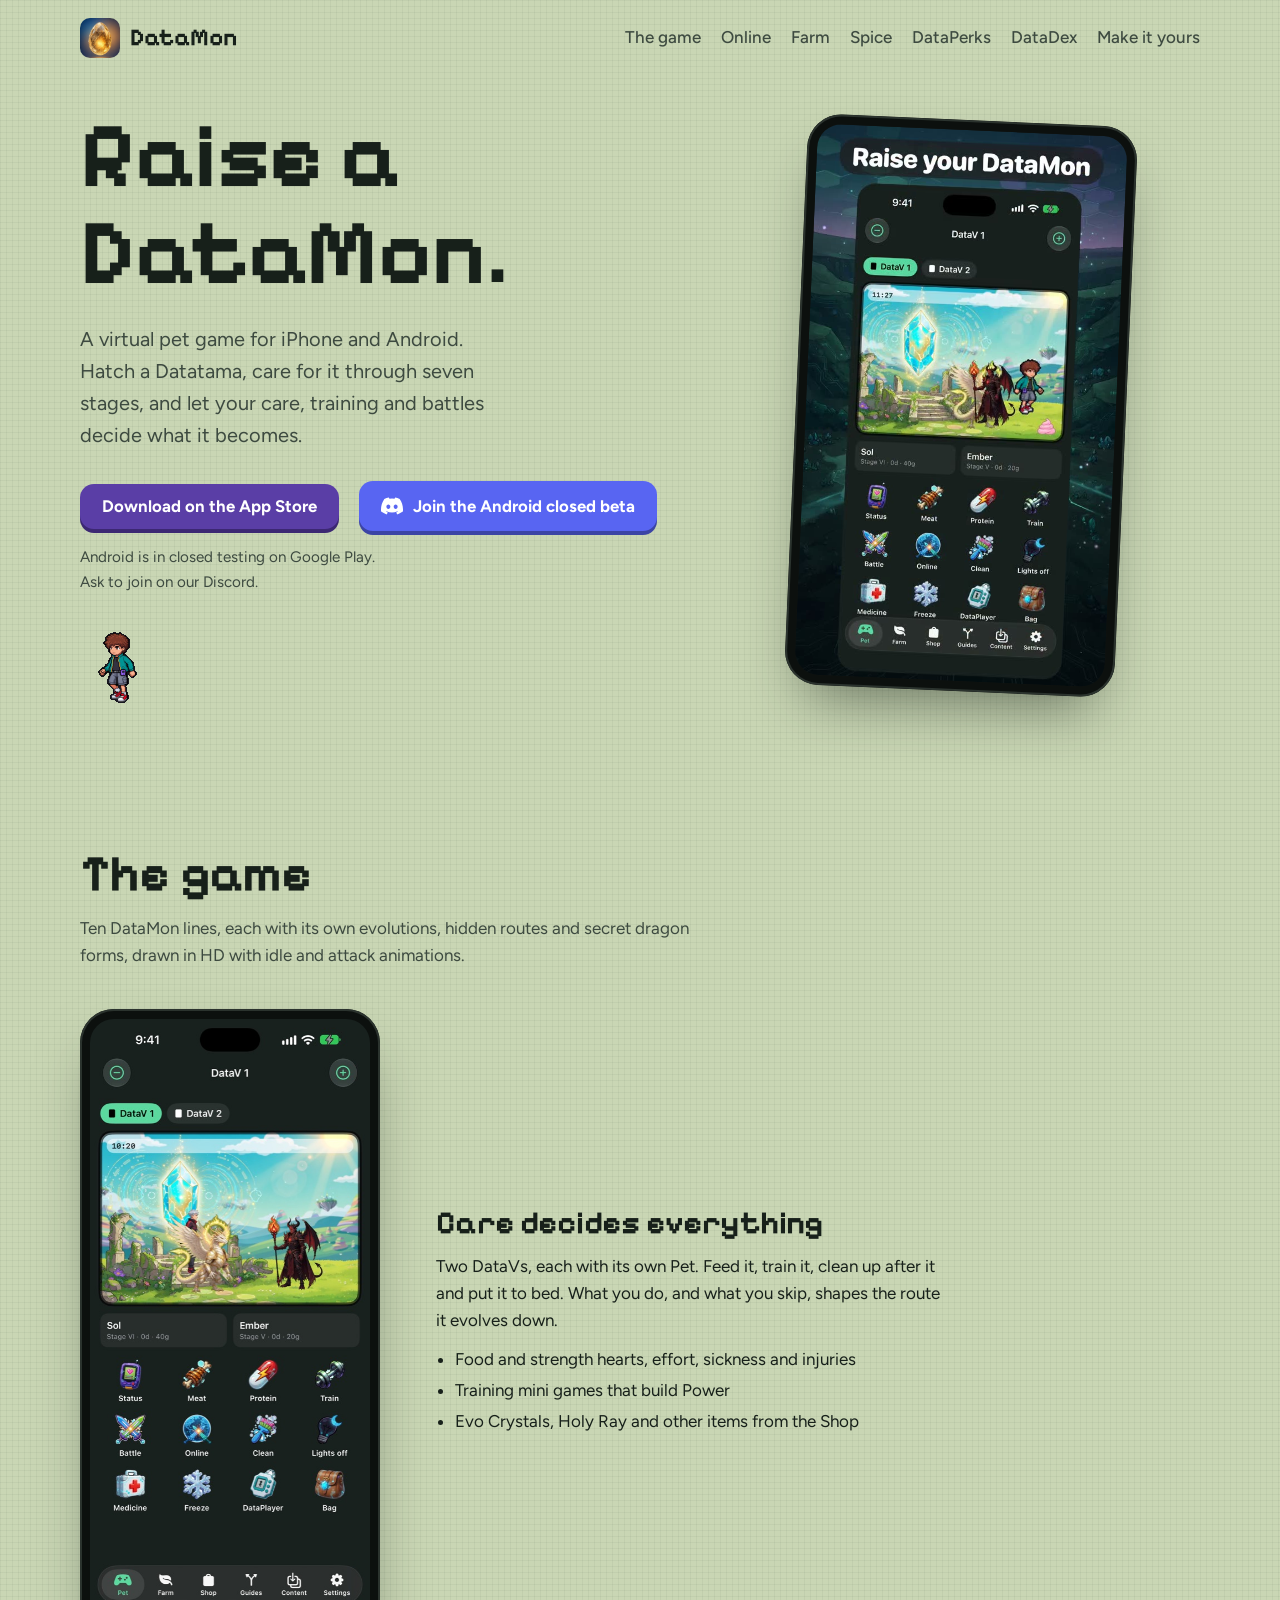
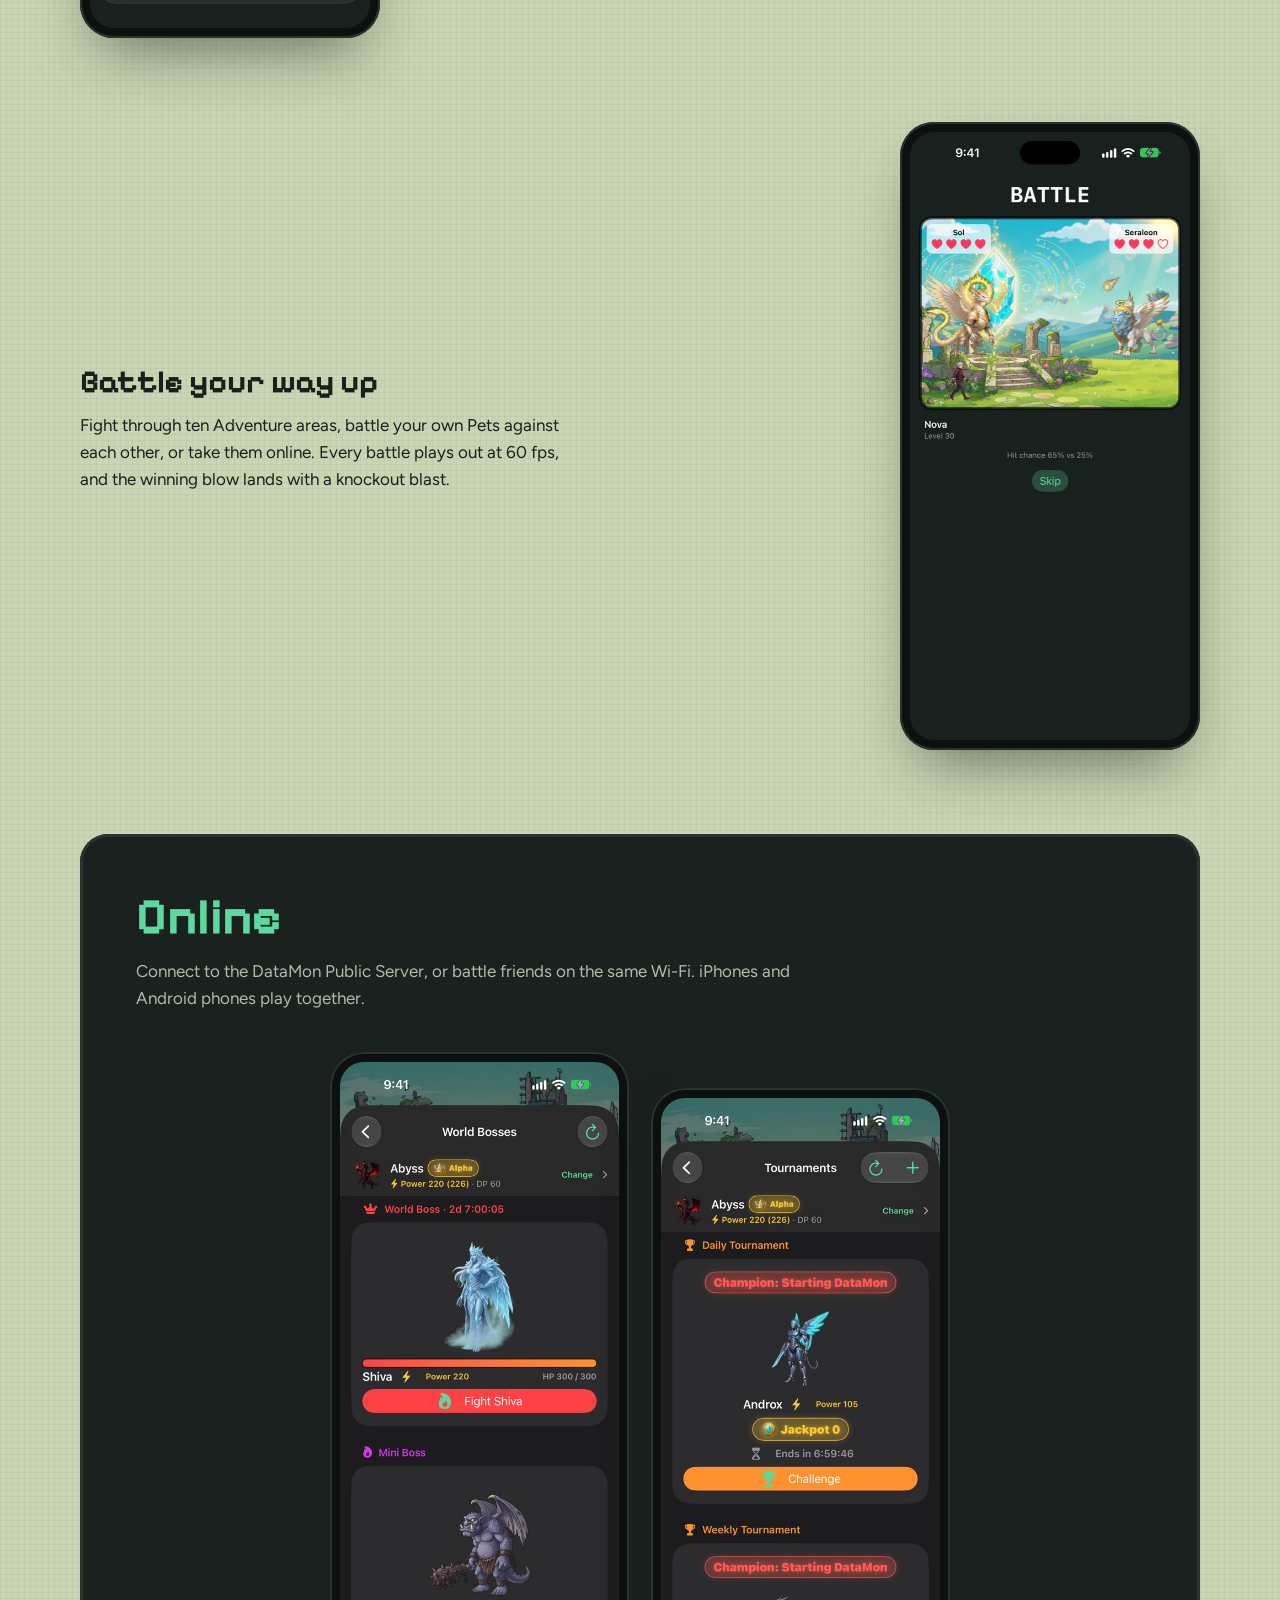
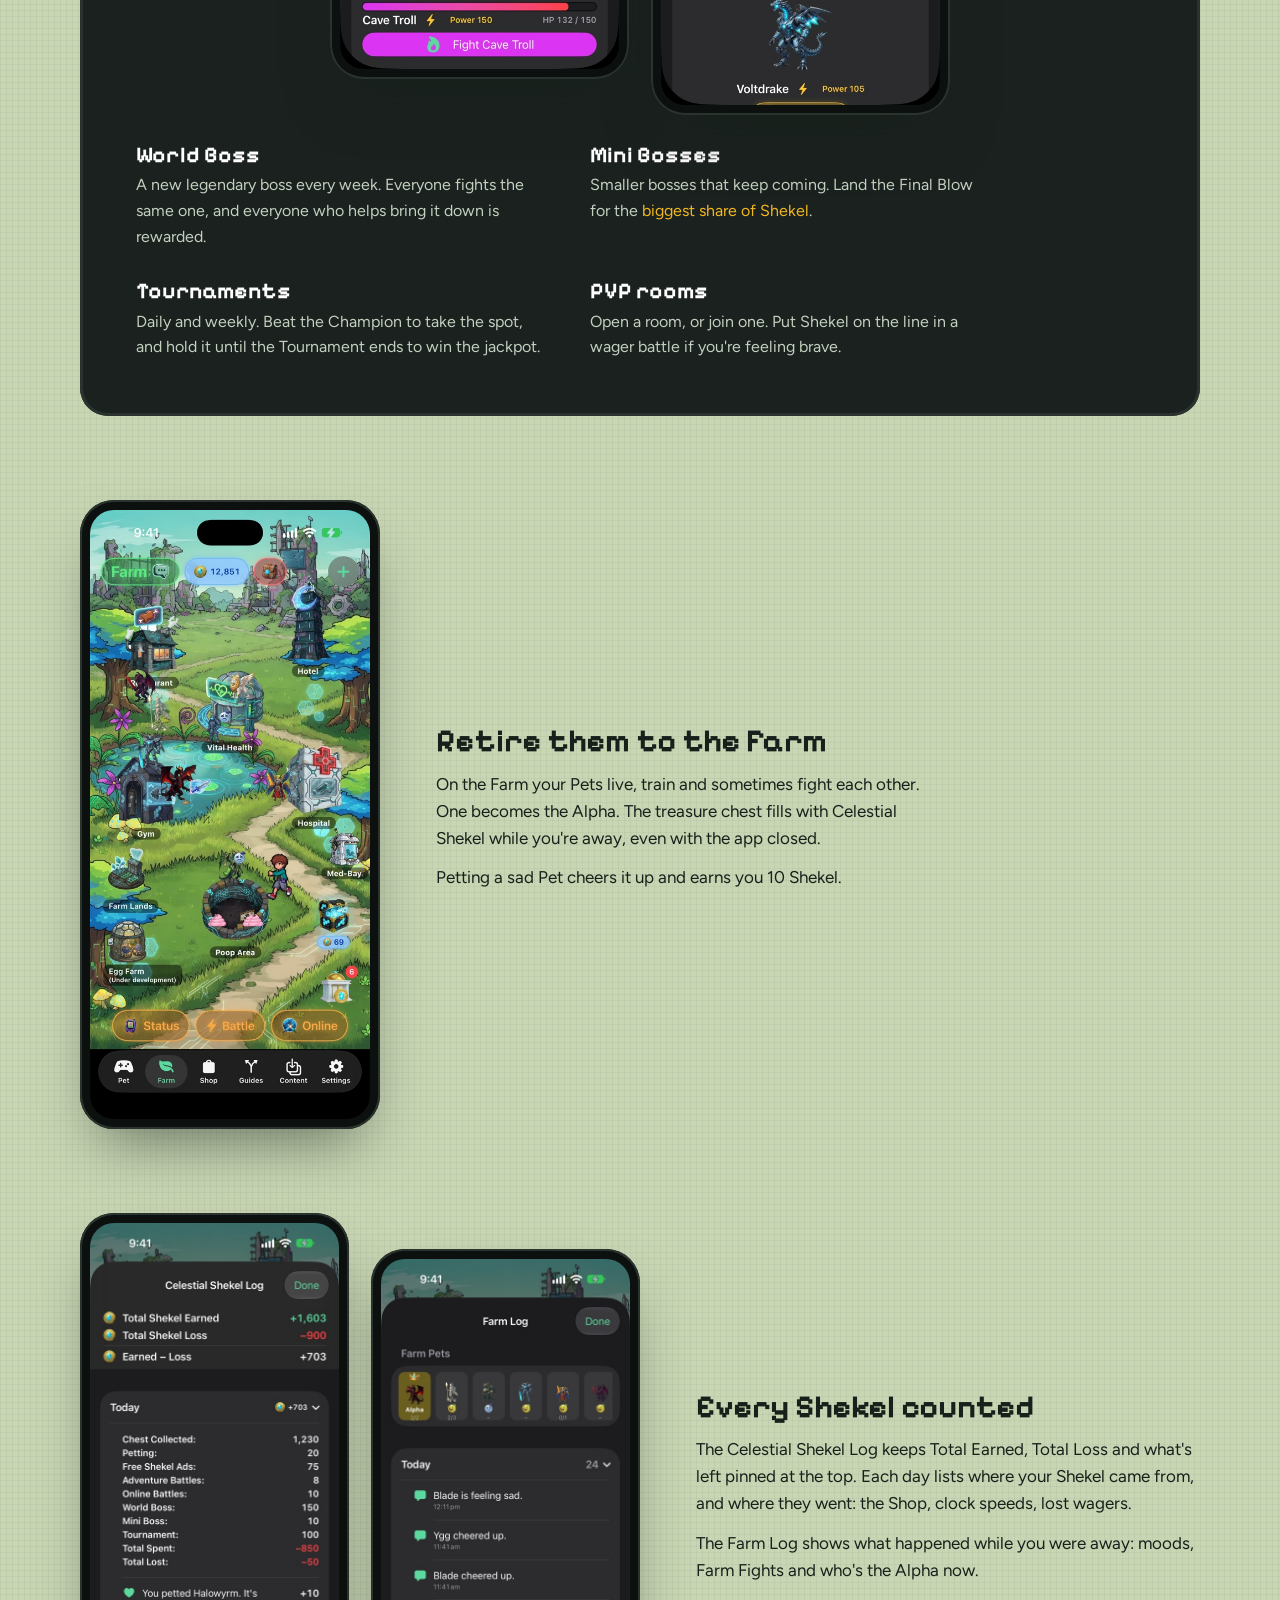
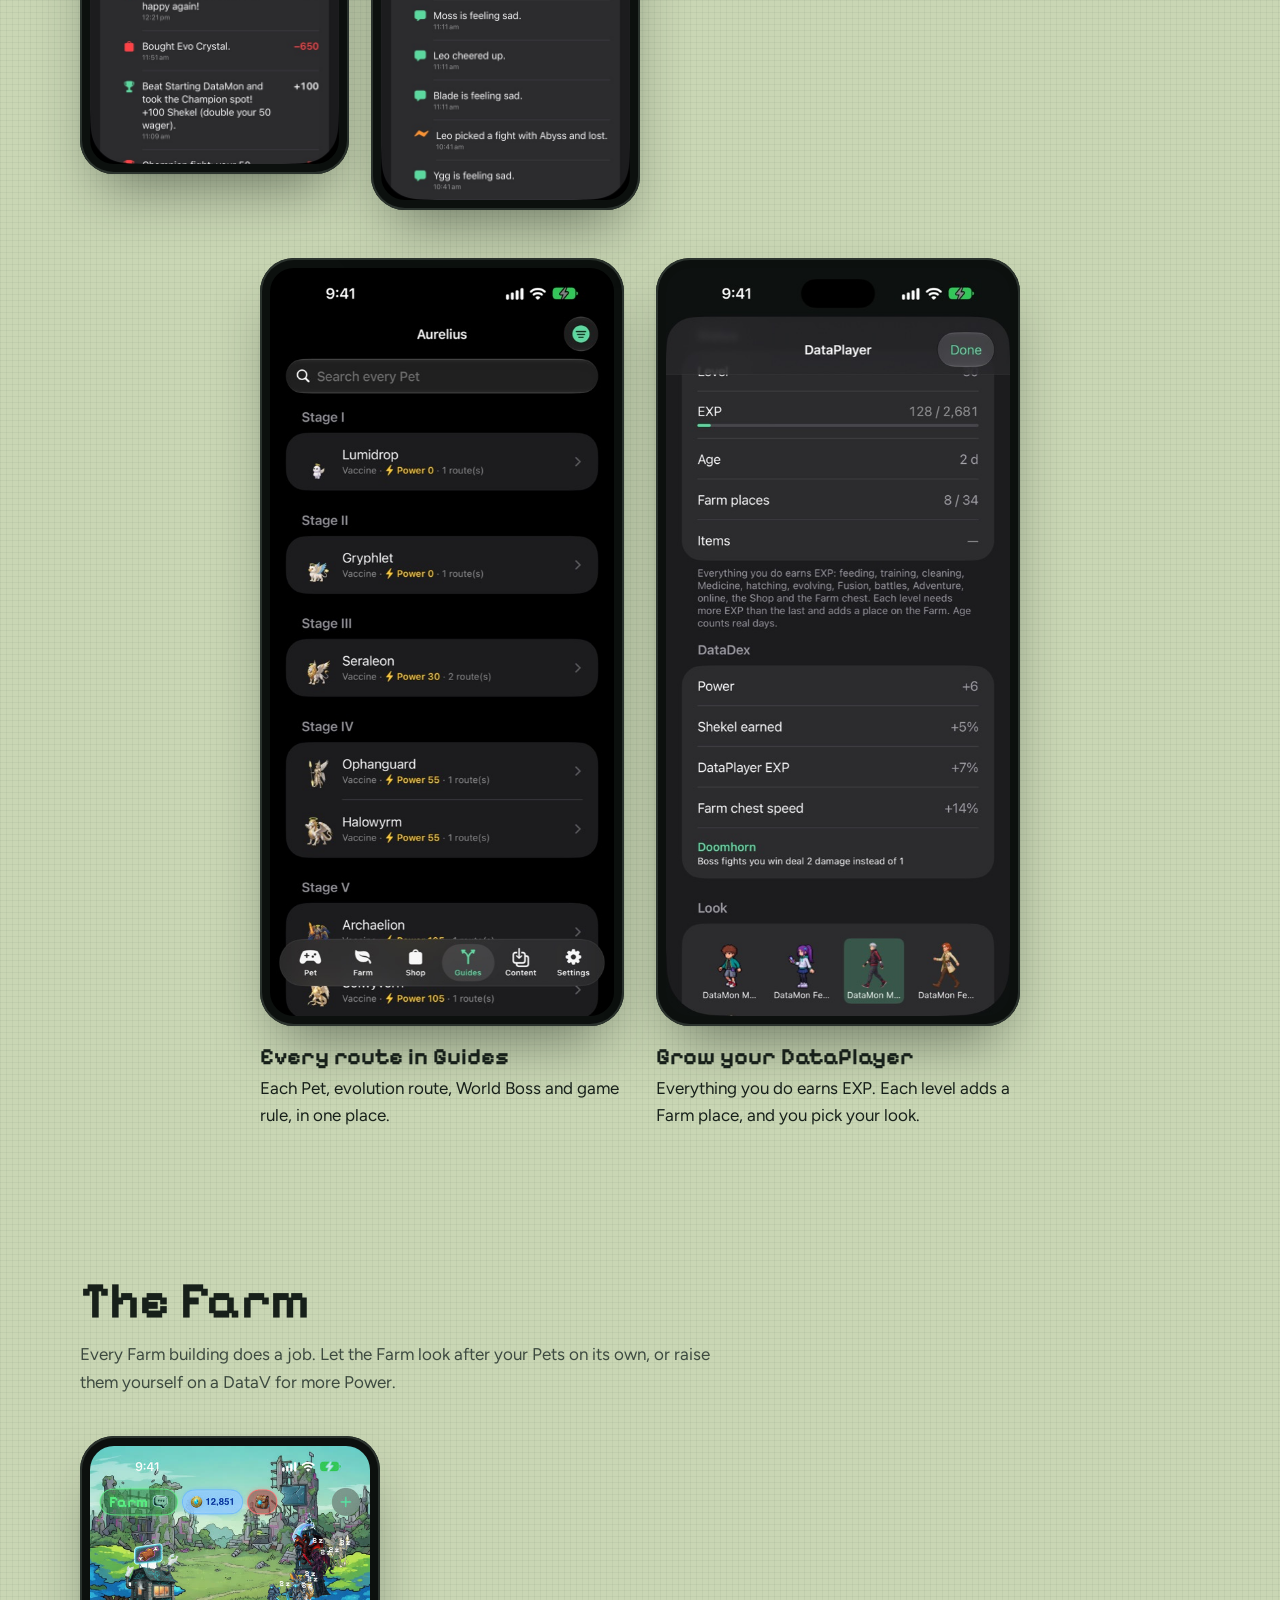
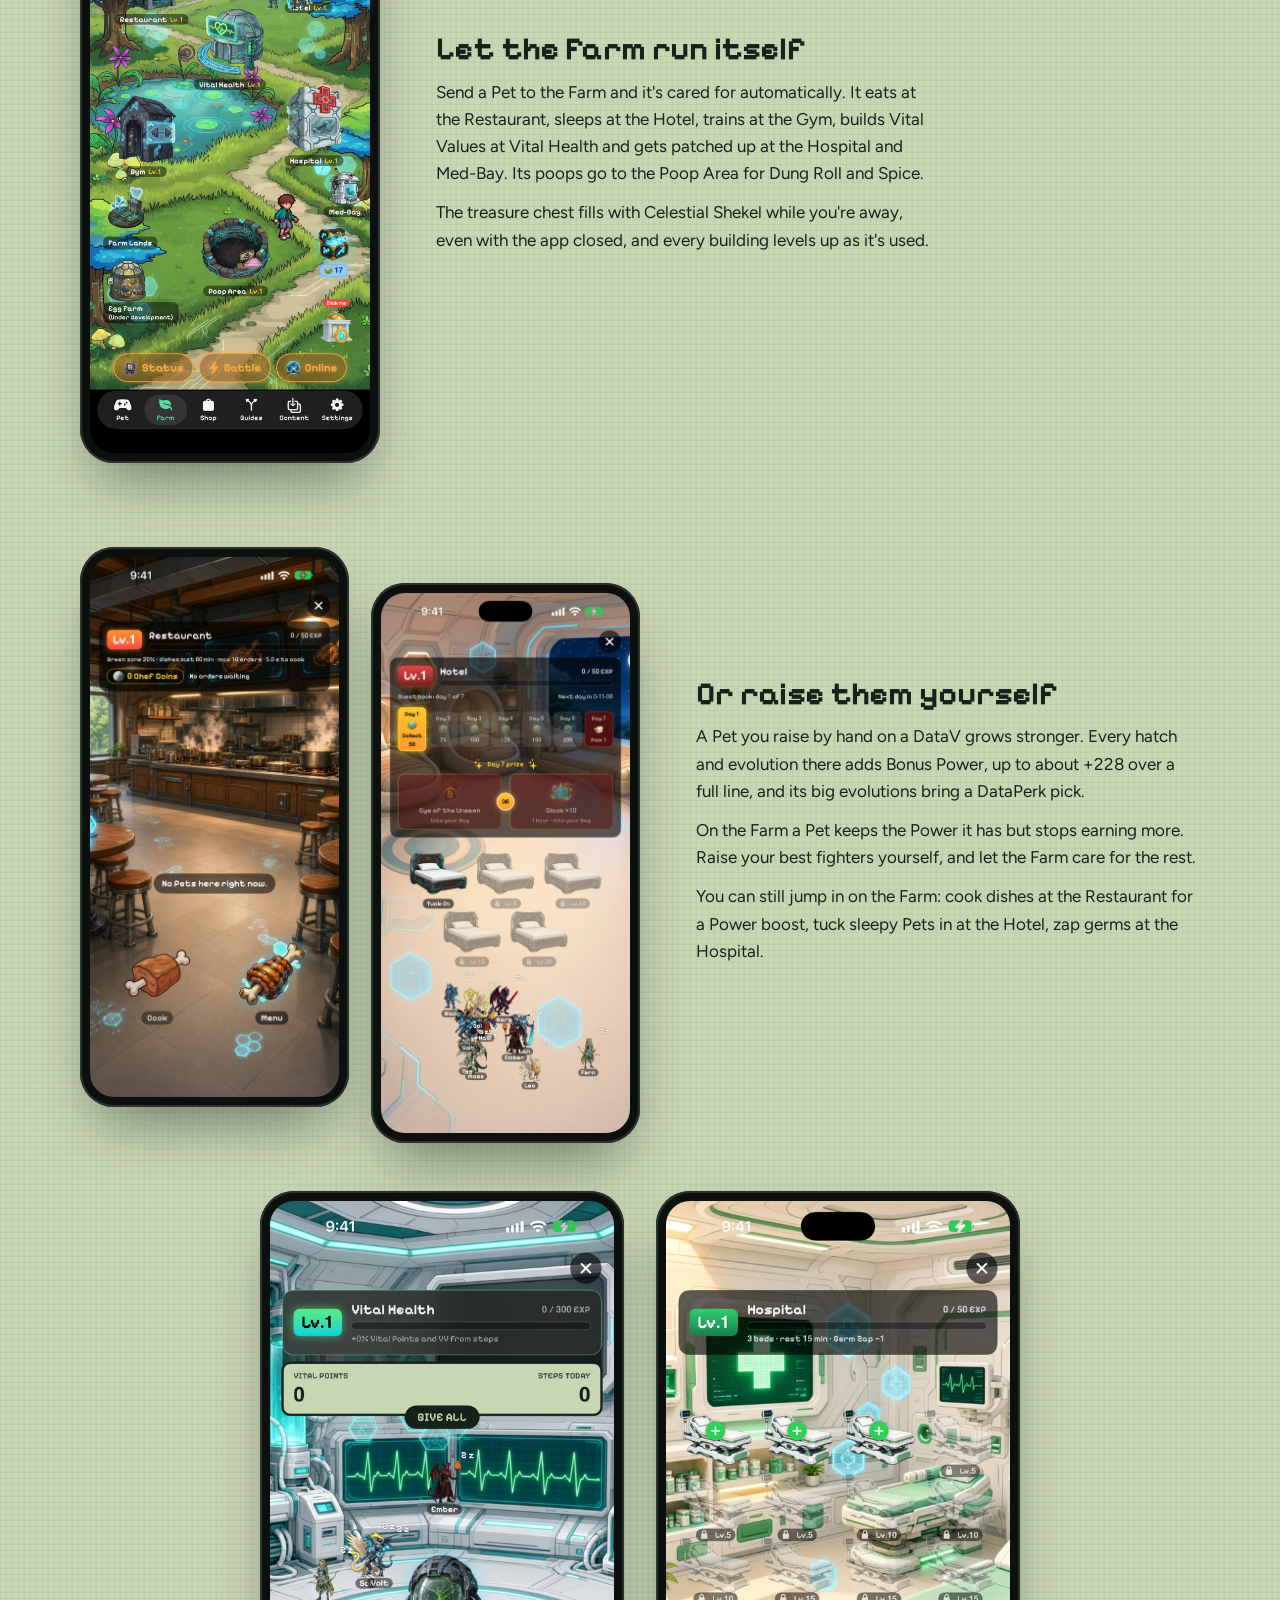
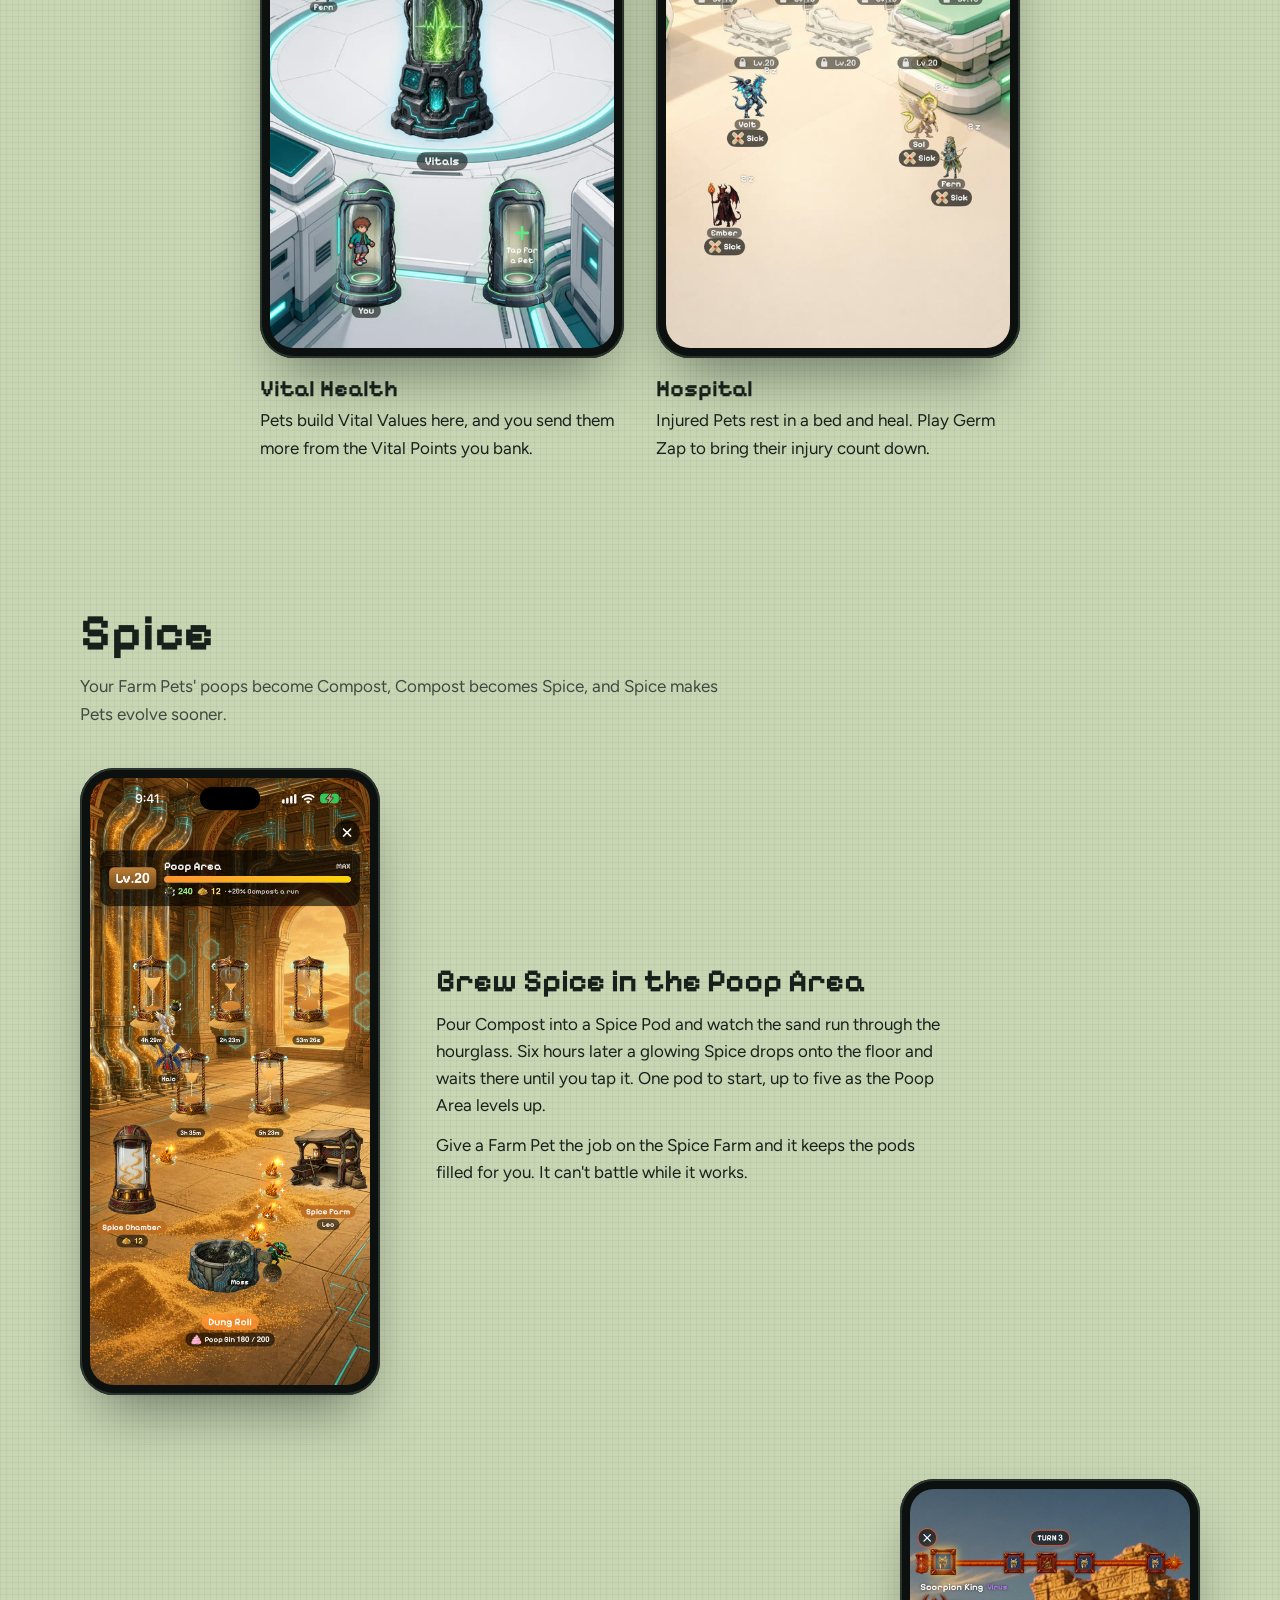
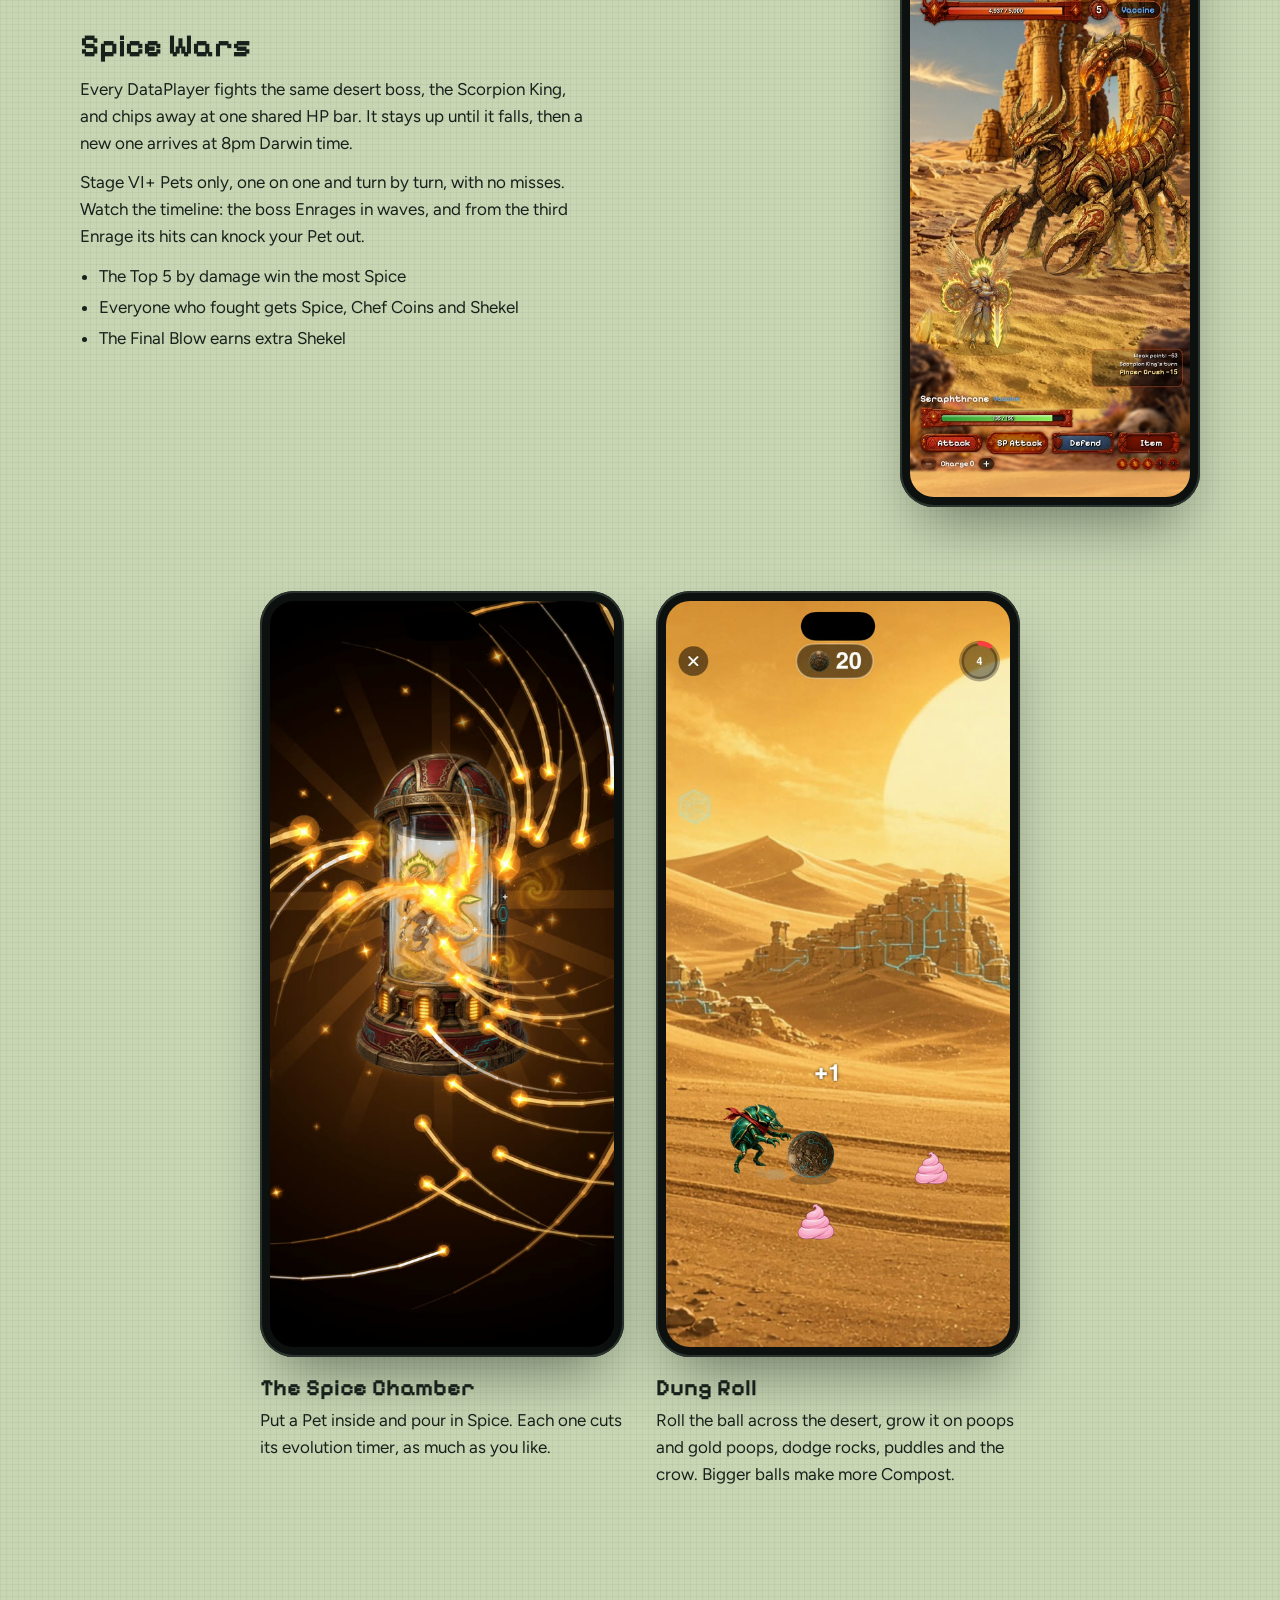
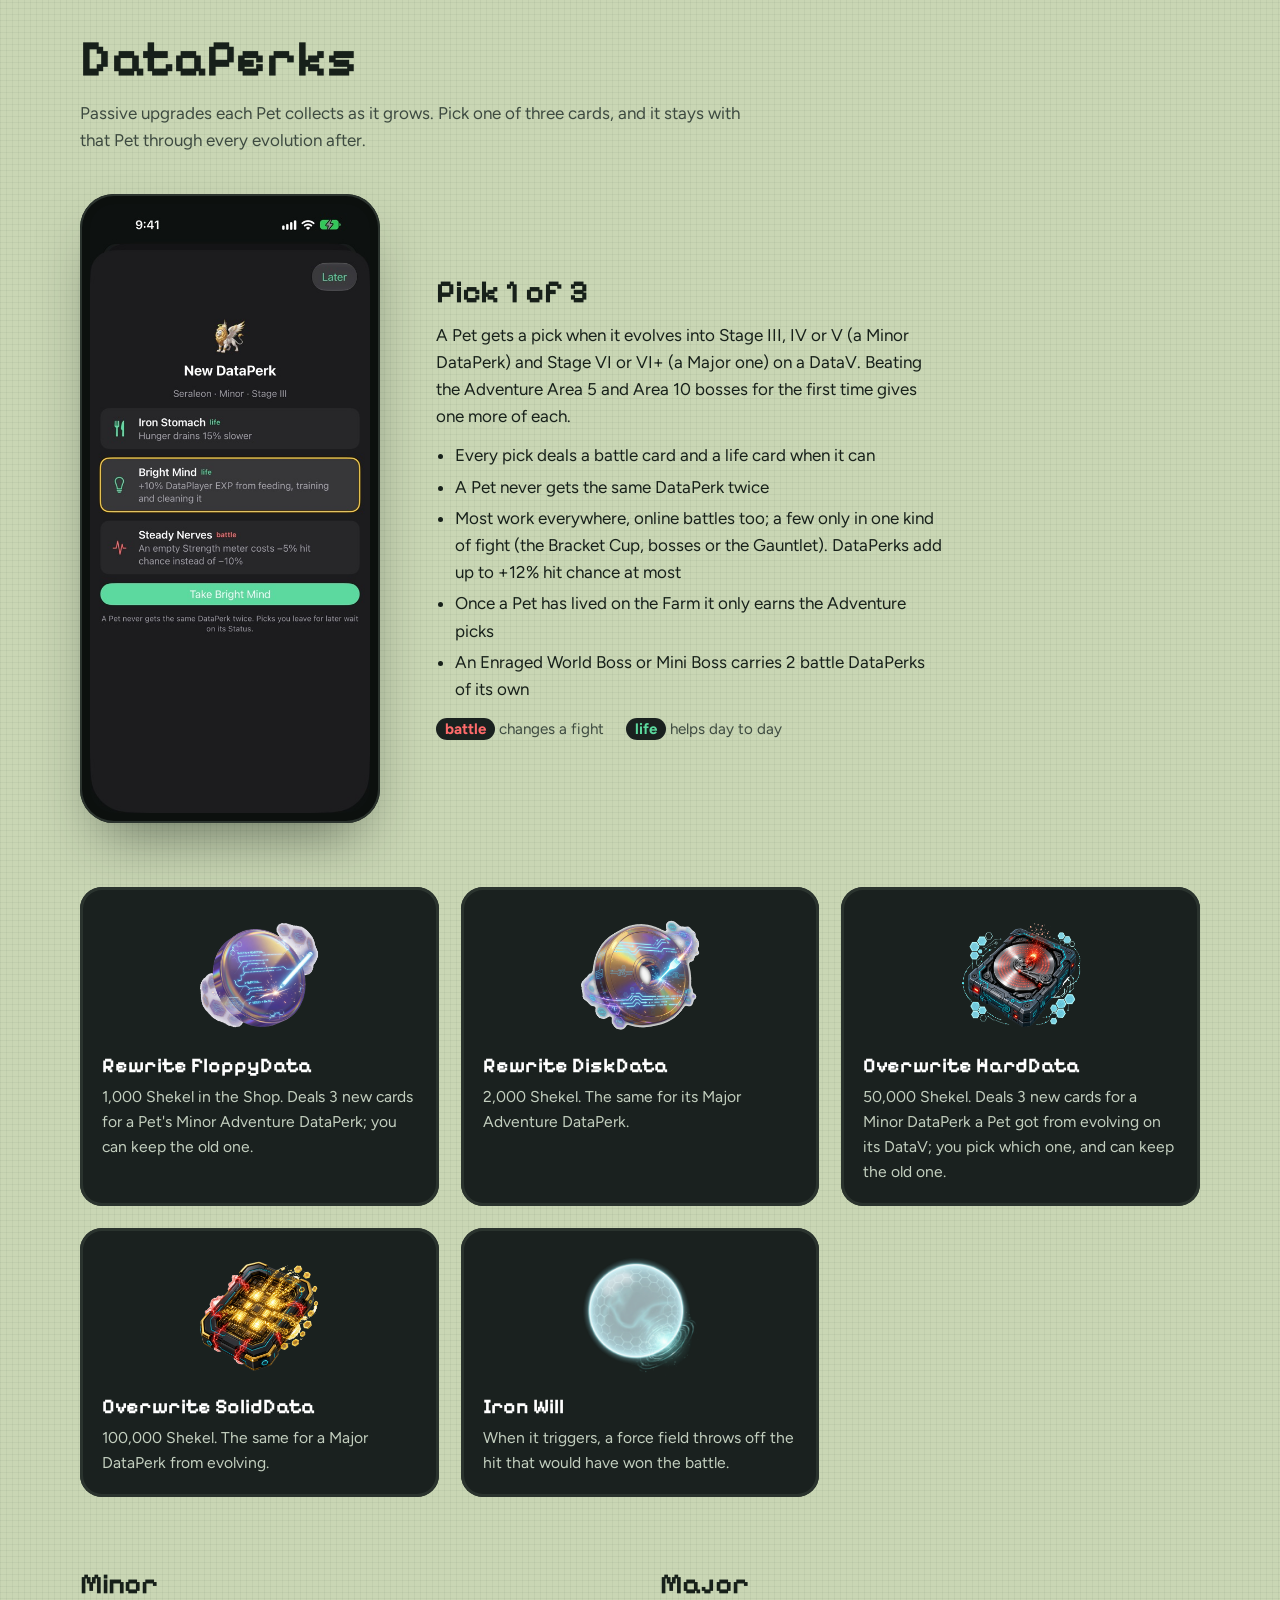
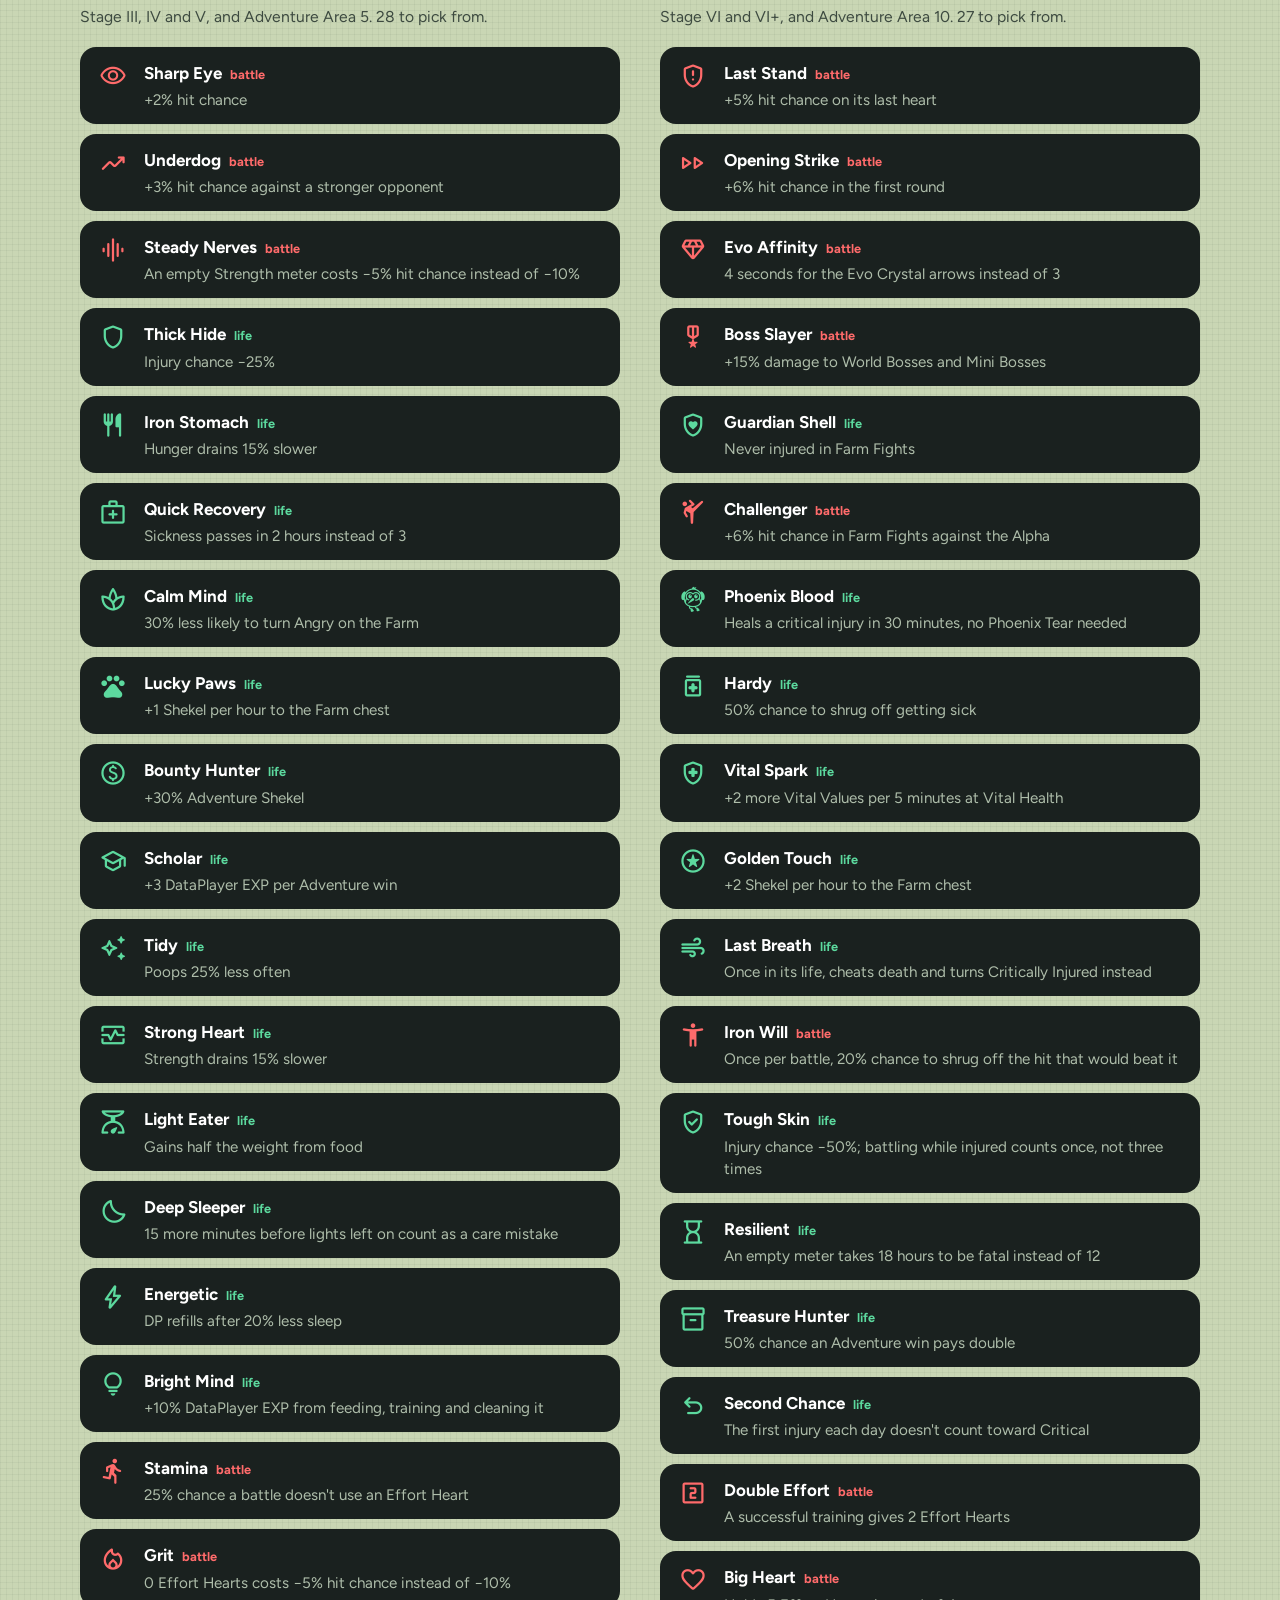
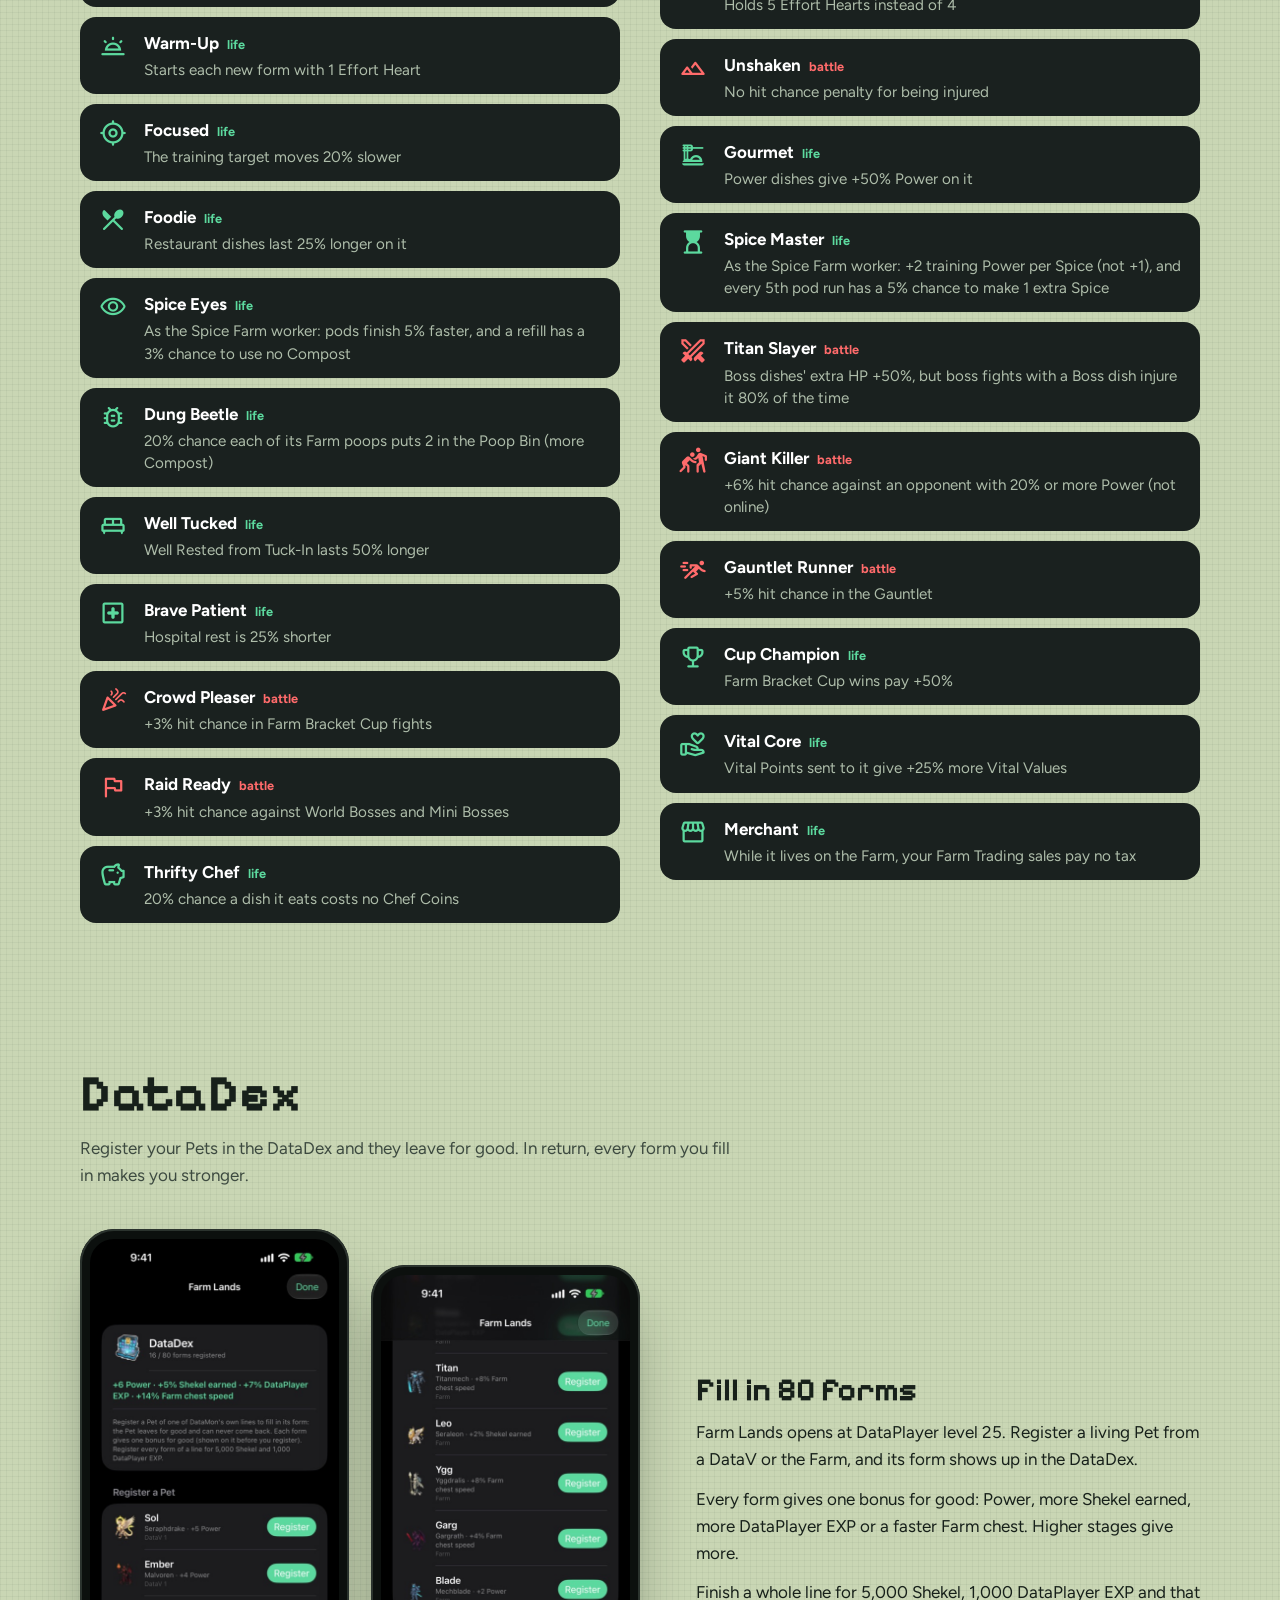
==== commit e80946df: "DataMon site: Spice Wars boss screenshot and row in the Spice section" ====
--- a/DataMon/index.html
+++ b/DataMon/index.html
@@ -364,6 +364,19 @@
             <h3>Brew Spice in the Poop Area</h3>
             <p>Pour Compost into a Spice Pod and watch the sand run through the hourglass. Six hours later a glowing Spice drops onto the floor and waits there until you tap it. One pod to start, up to five as the Poop Area levels up.</p>
             <p>Give a Farm Pet the job on the Spice Farm and it keeps the pods filled for you. It can't battle while it works.</p>
+          </div>
+        </article>
+        <article class="row">
+          <div class="phone"><img src="site/shots/spicewars.jpg" alt="Spice Wars: Seraphthrone faces the giant Scorpion King among desert ruins, the boss's shared HP bar at 4,937 / 5,000 and the turn timeline above" loading="lazy" width="507" height="1100"></div>
+          <div>
+            <h3>Spice Wars</h3>
+            <p>Every DataPlayer fights the same desert boss, the Scorpion King, and chips away at one shared HP bar. It stays up until it falls, then a new one arrives at 8pm Darwin time.</p>
+            <p>Stage VI+ Pets only, one on one and turn by turn, with no misses. Watch the timeline: the boss Enrages in waves, and from the third Enrage its hits can knock your Pet out.</p>
+            <ul>
+              <li>The Top 5 by damage win the most Spice</li>
+              <li>Everyone who fought gets Spice, Chef Coins and Shekel</li>
+              <li>The Final Blow earns extra Shekel</li>
+            </ul>
           </div>
         </article>
       </div>
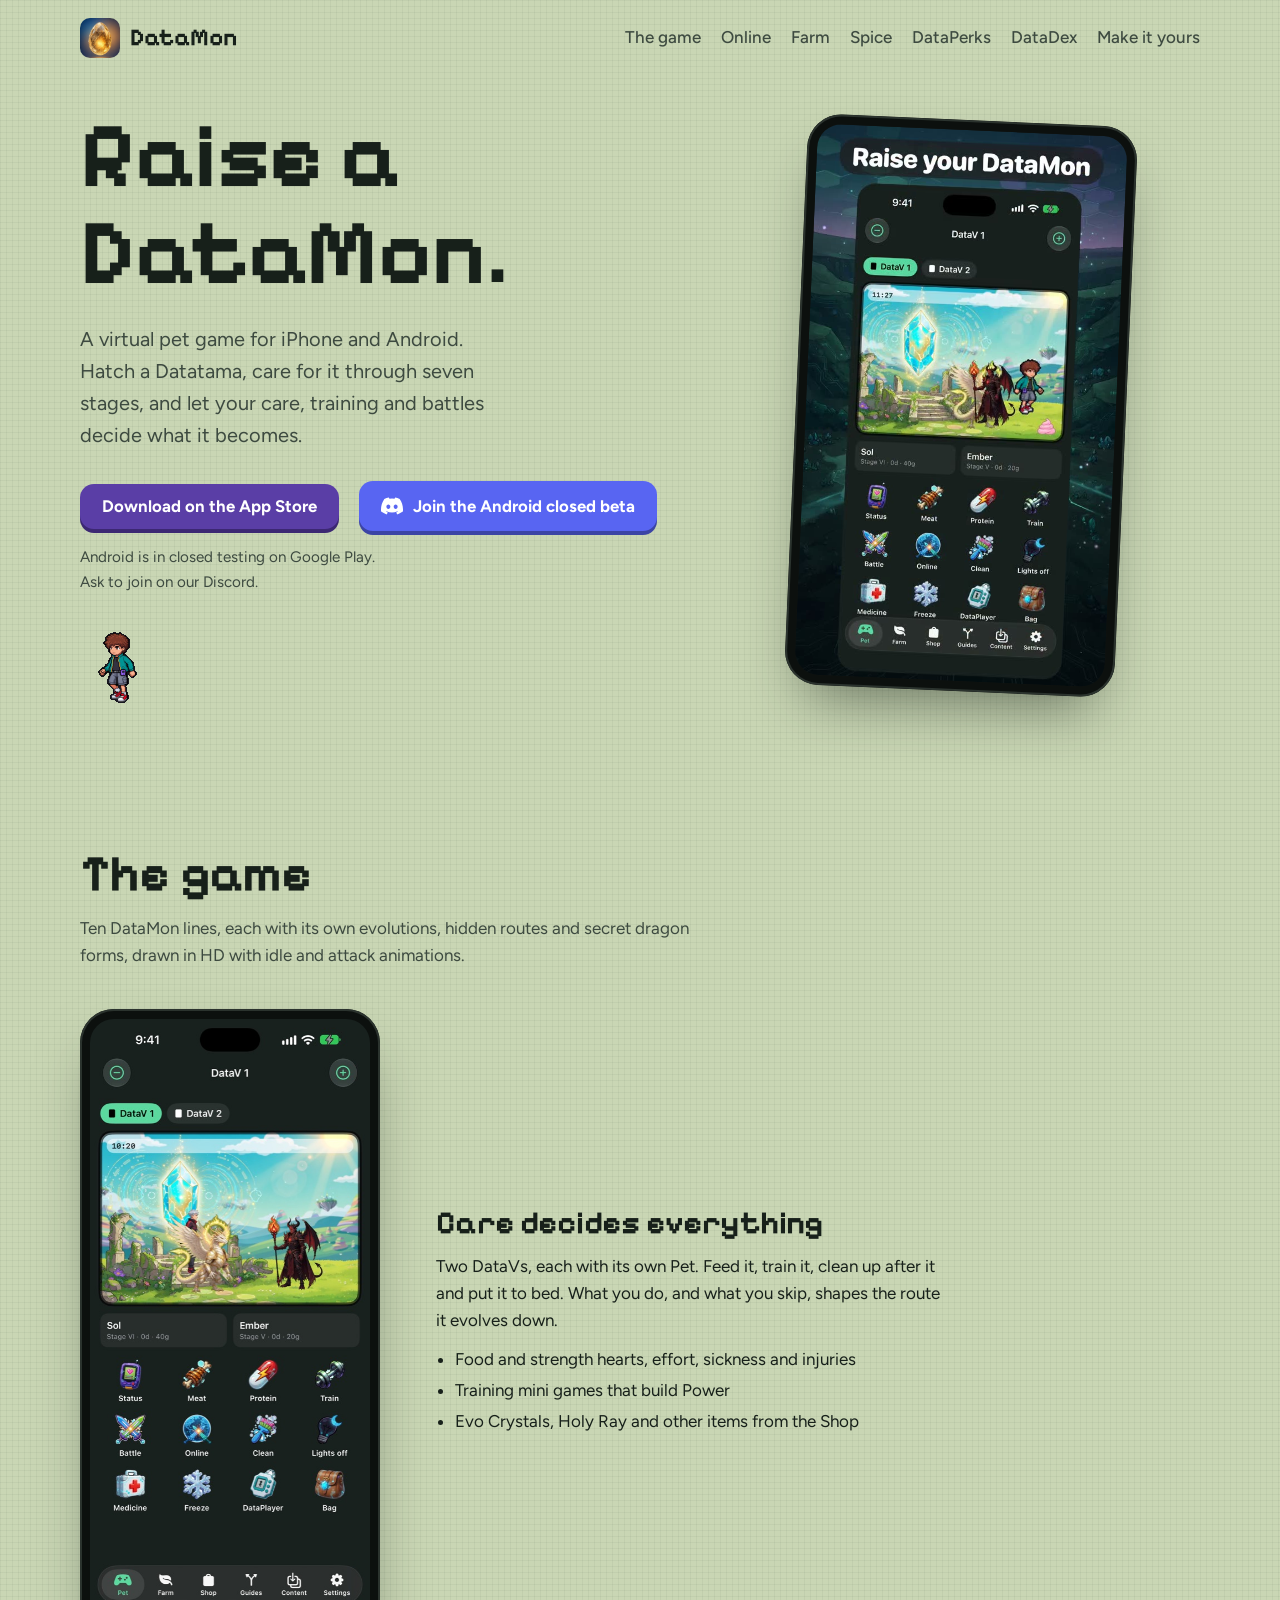
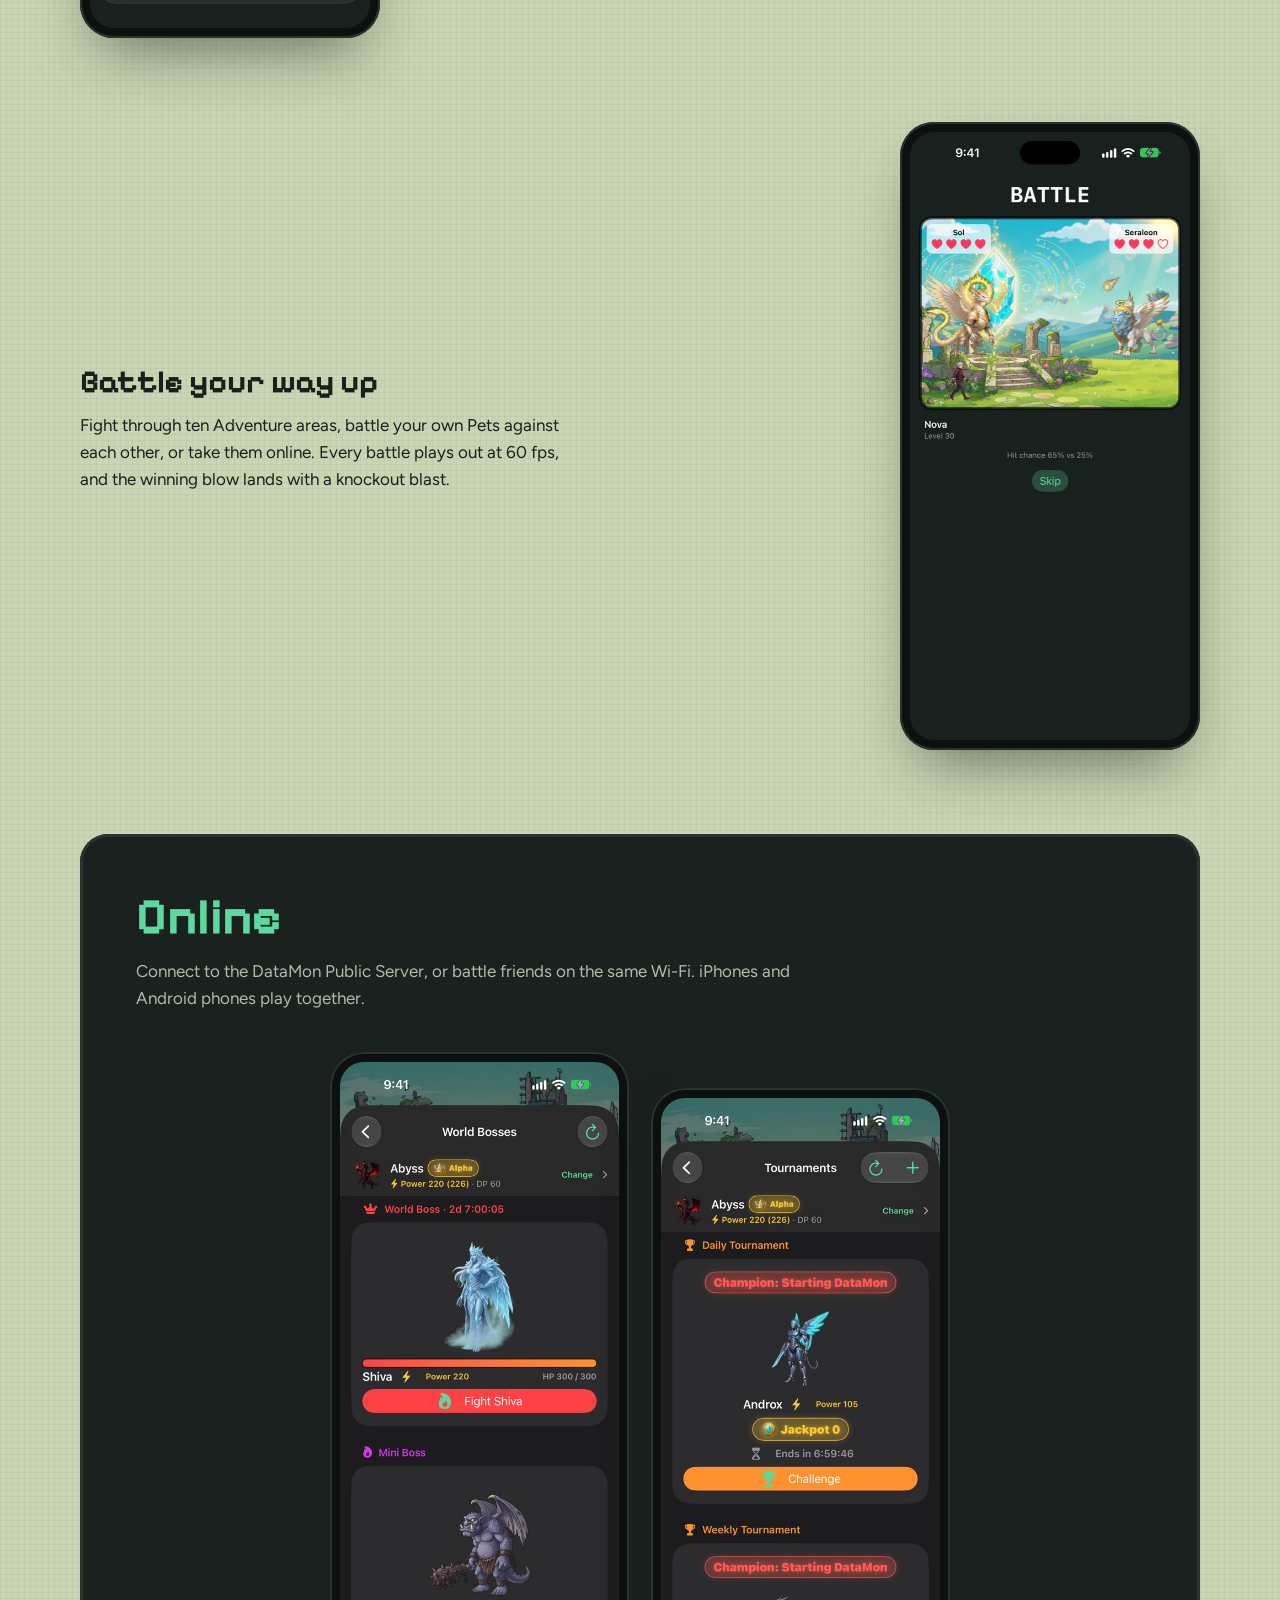
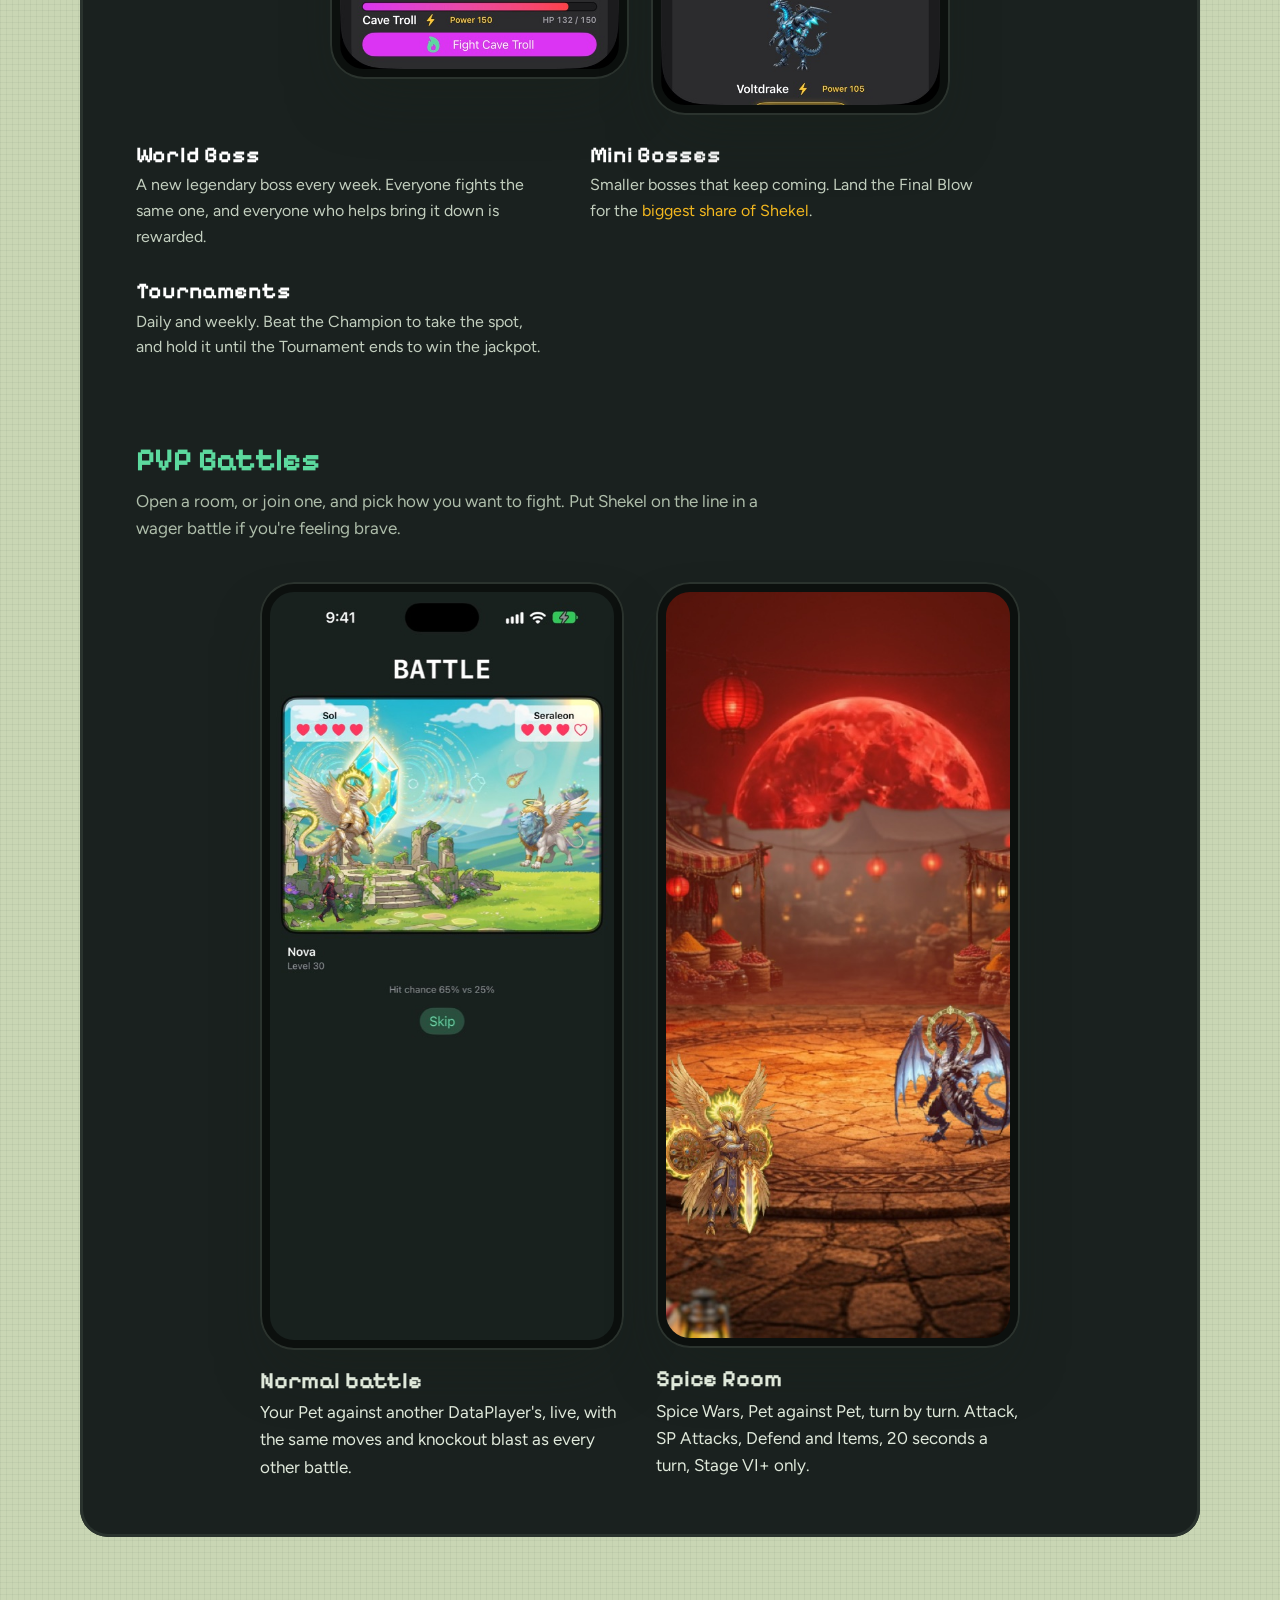
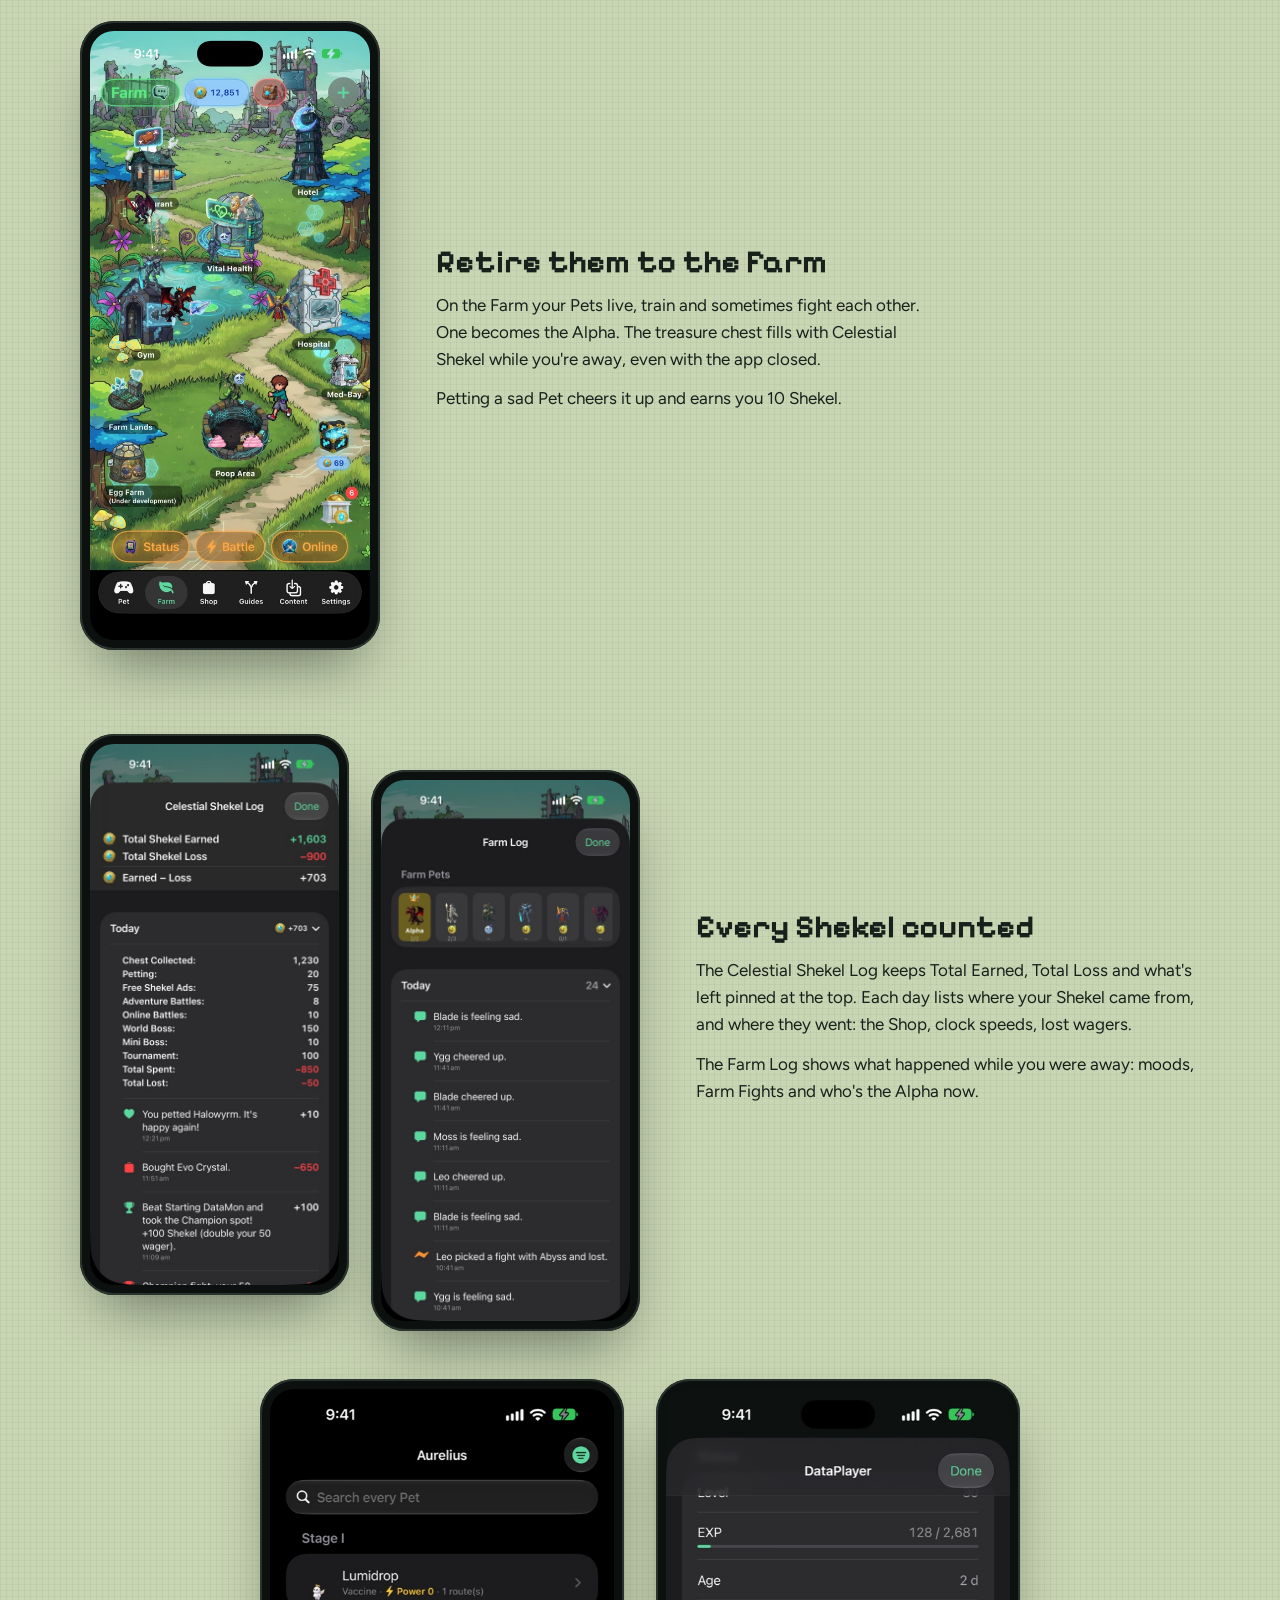
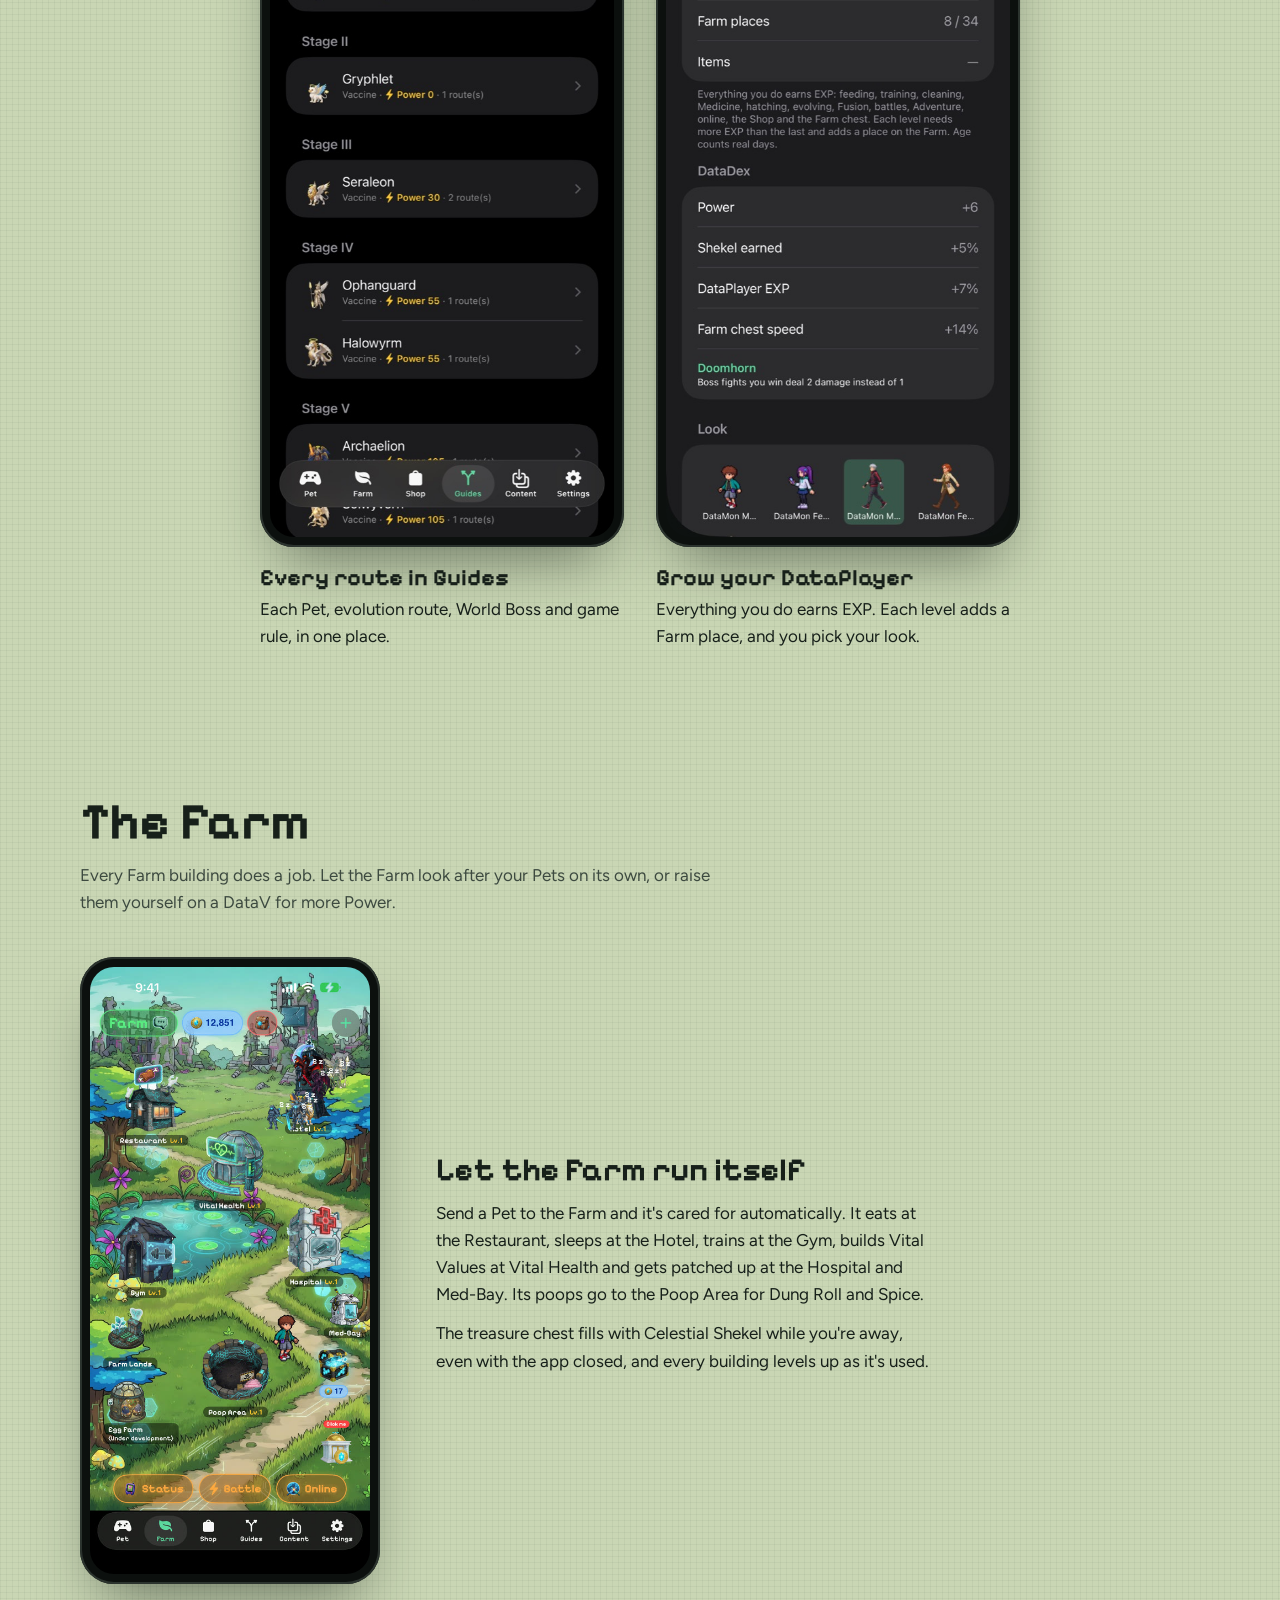
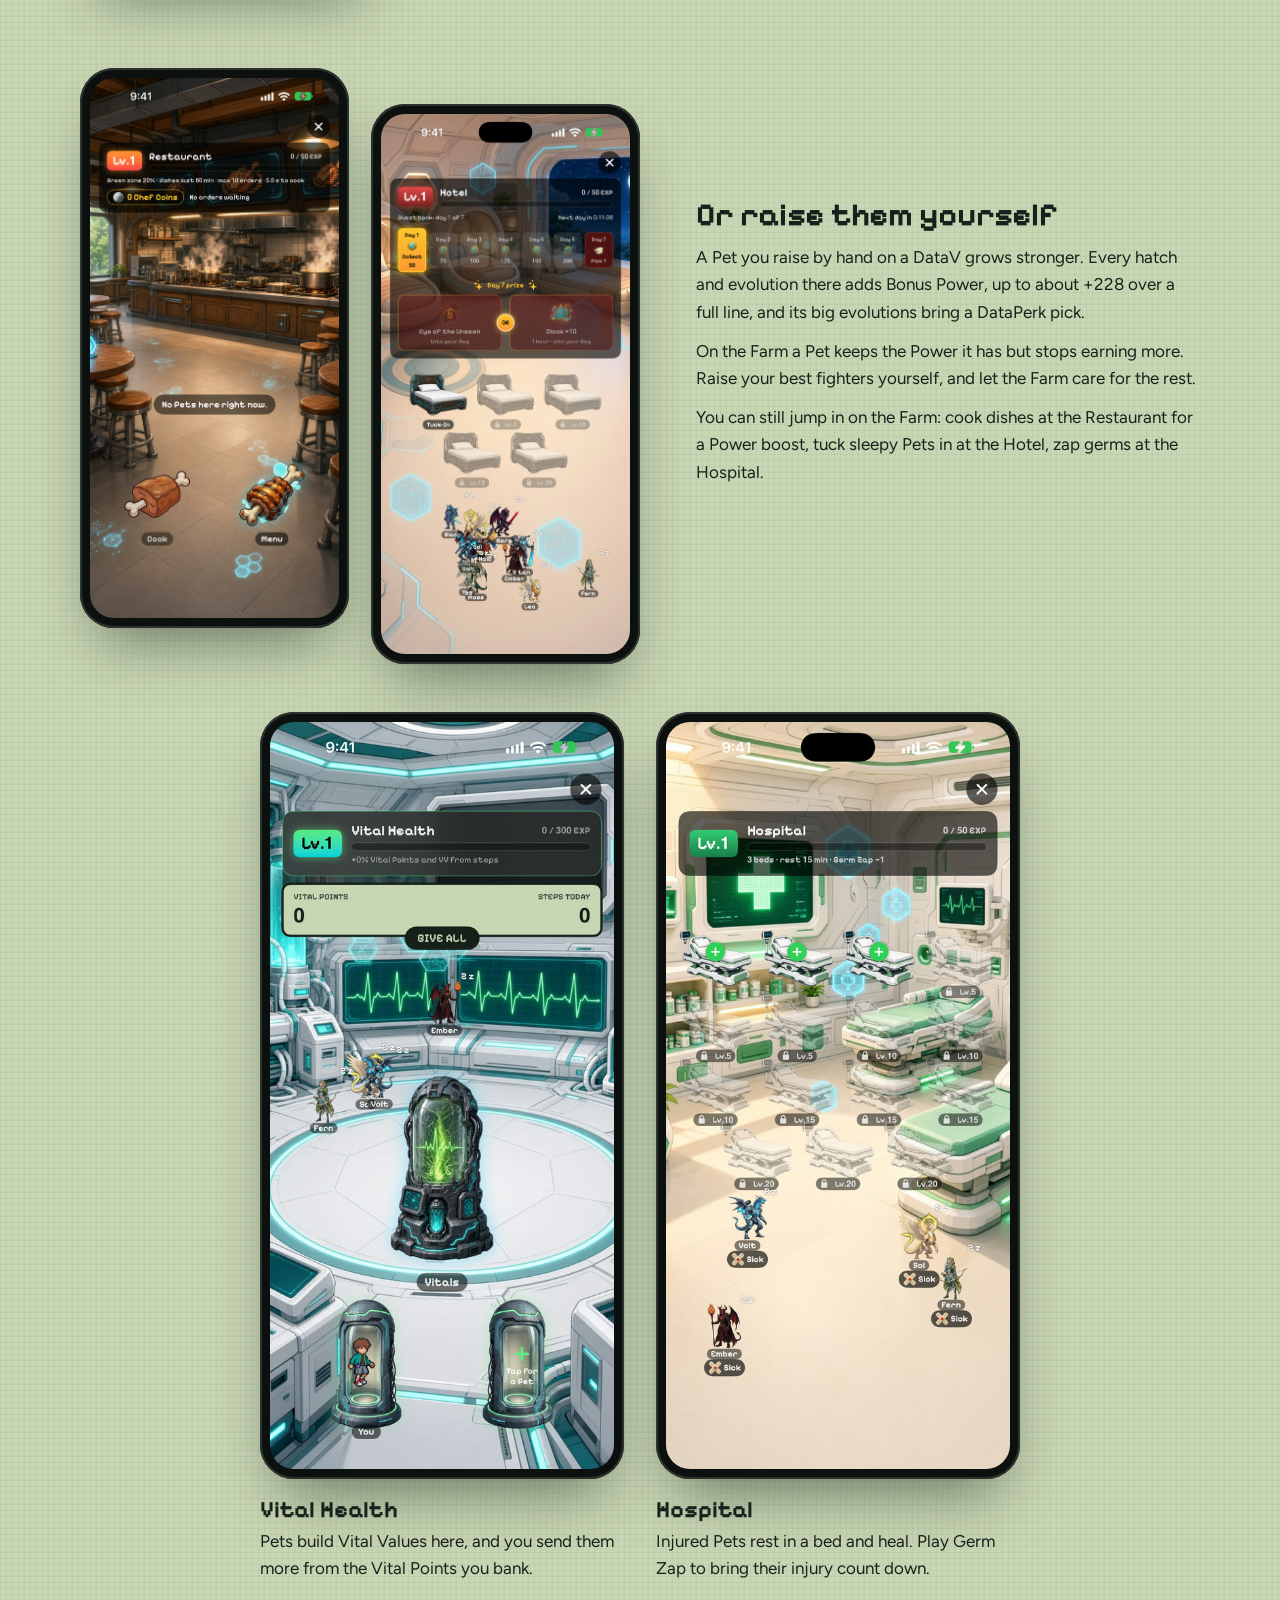
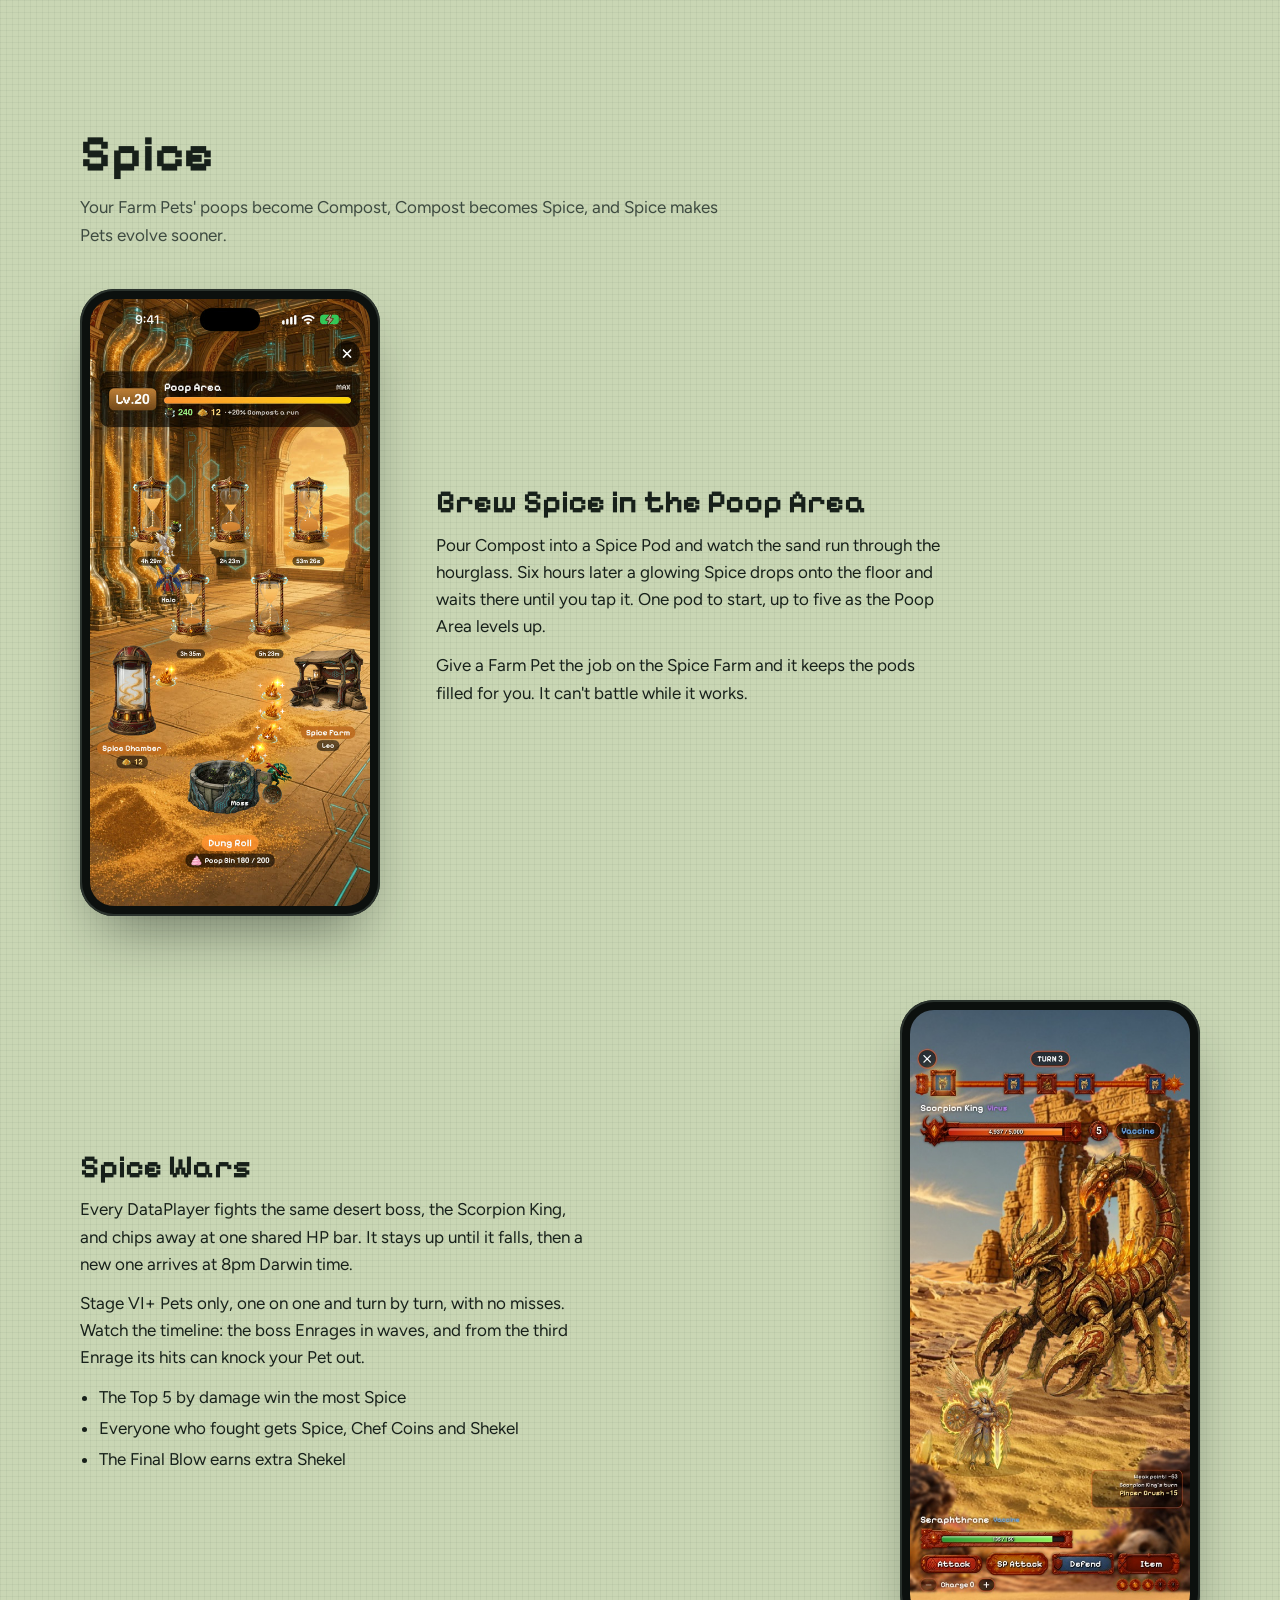
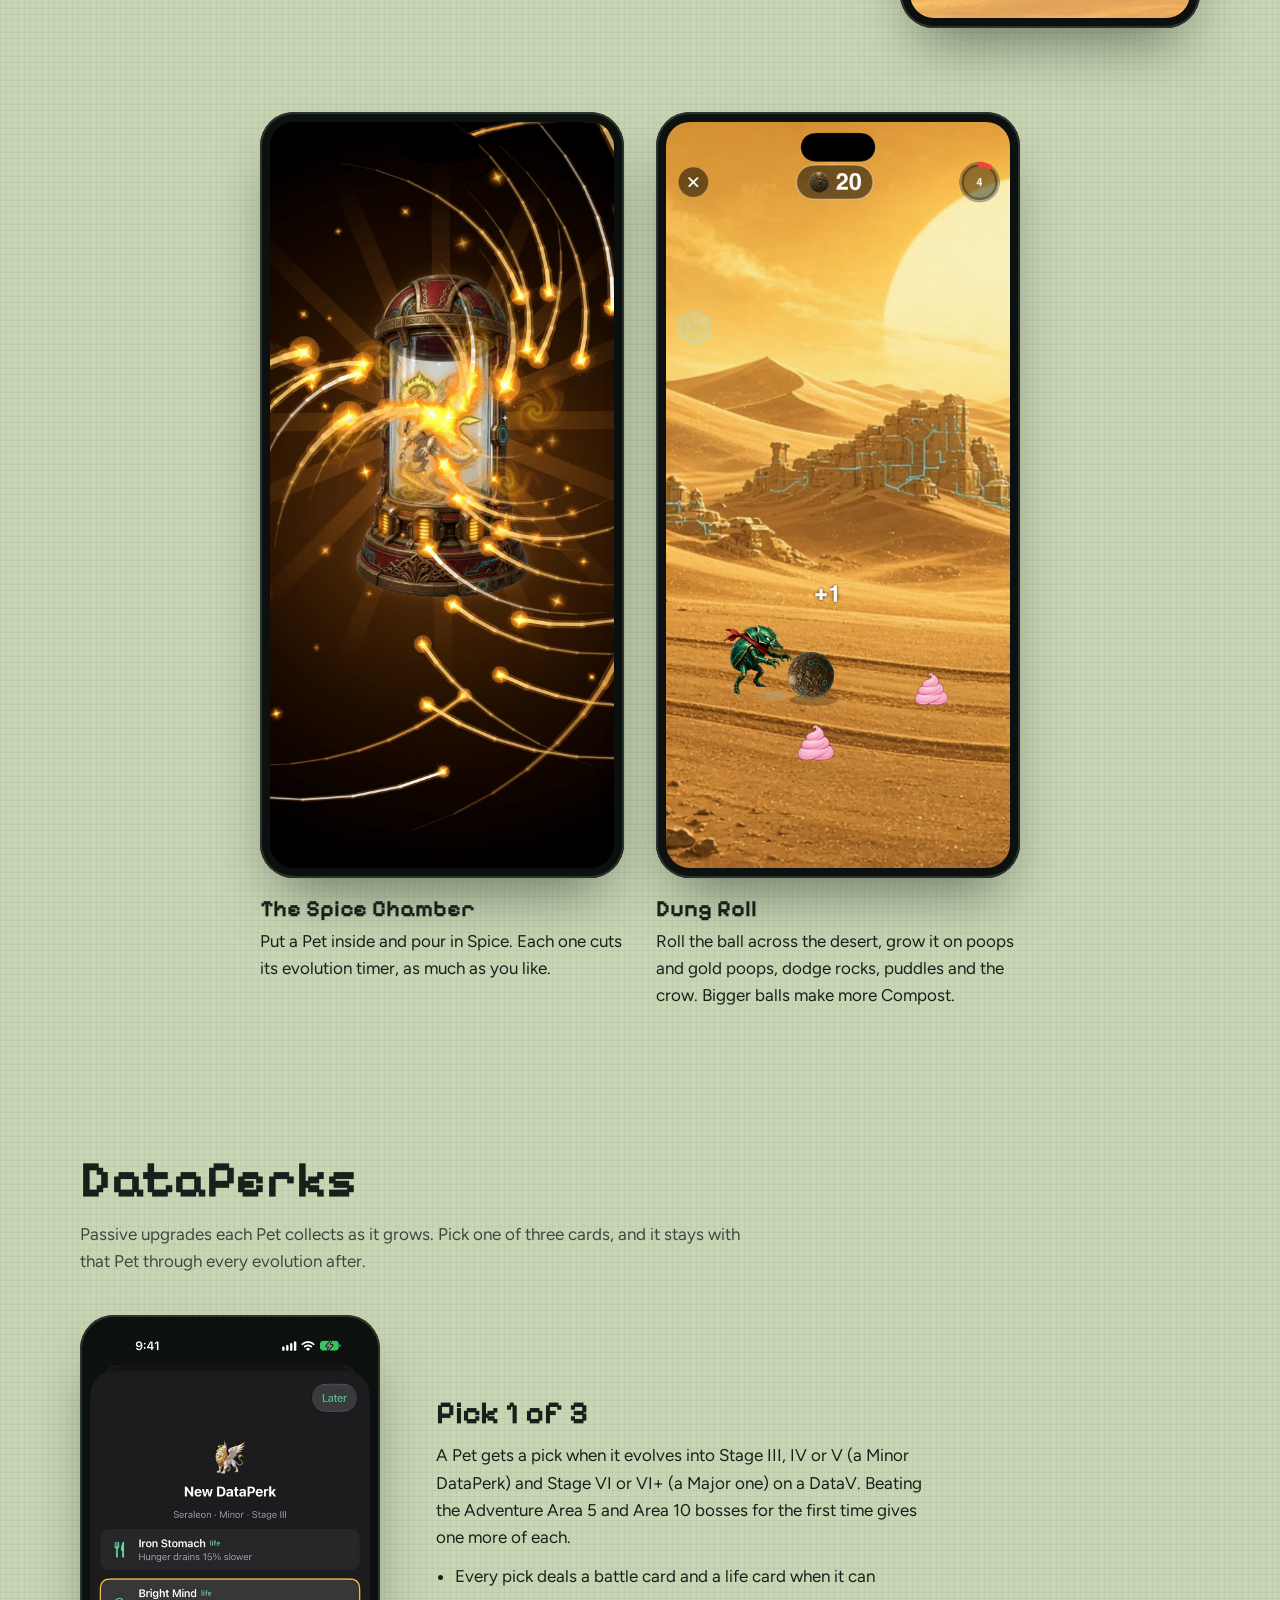
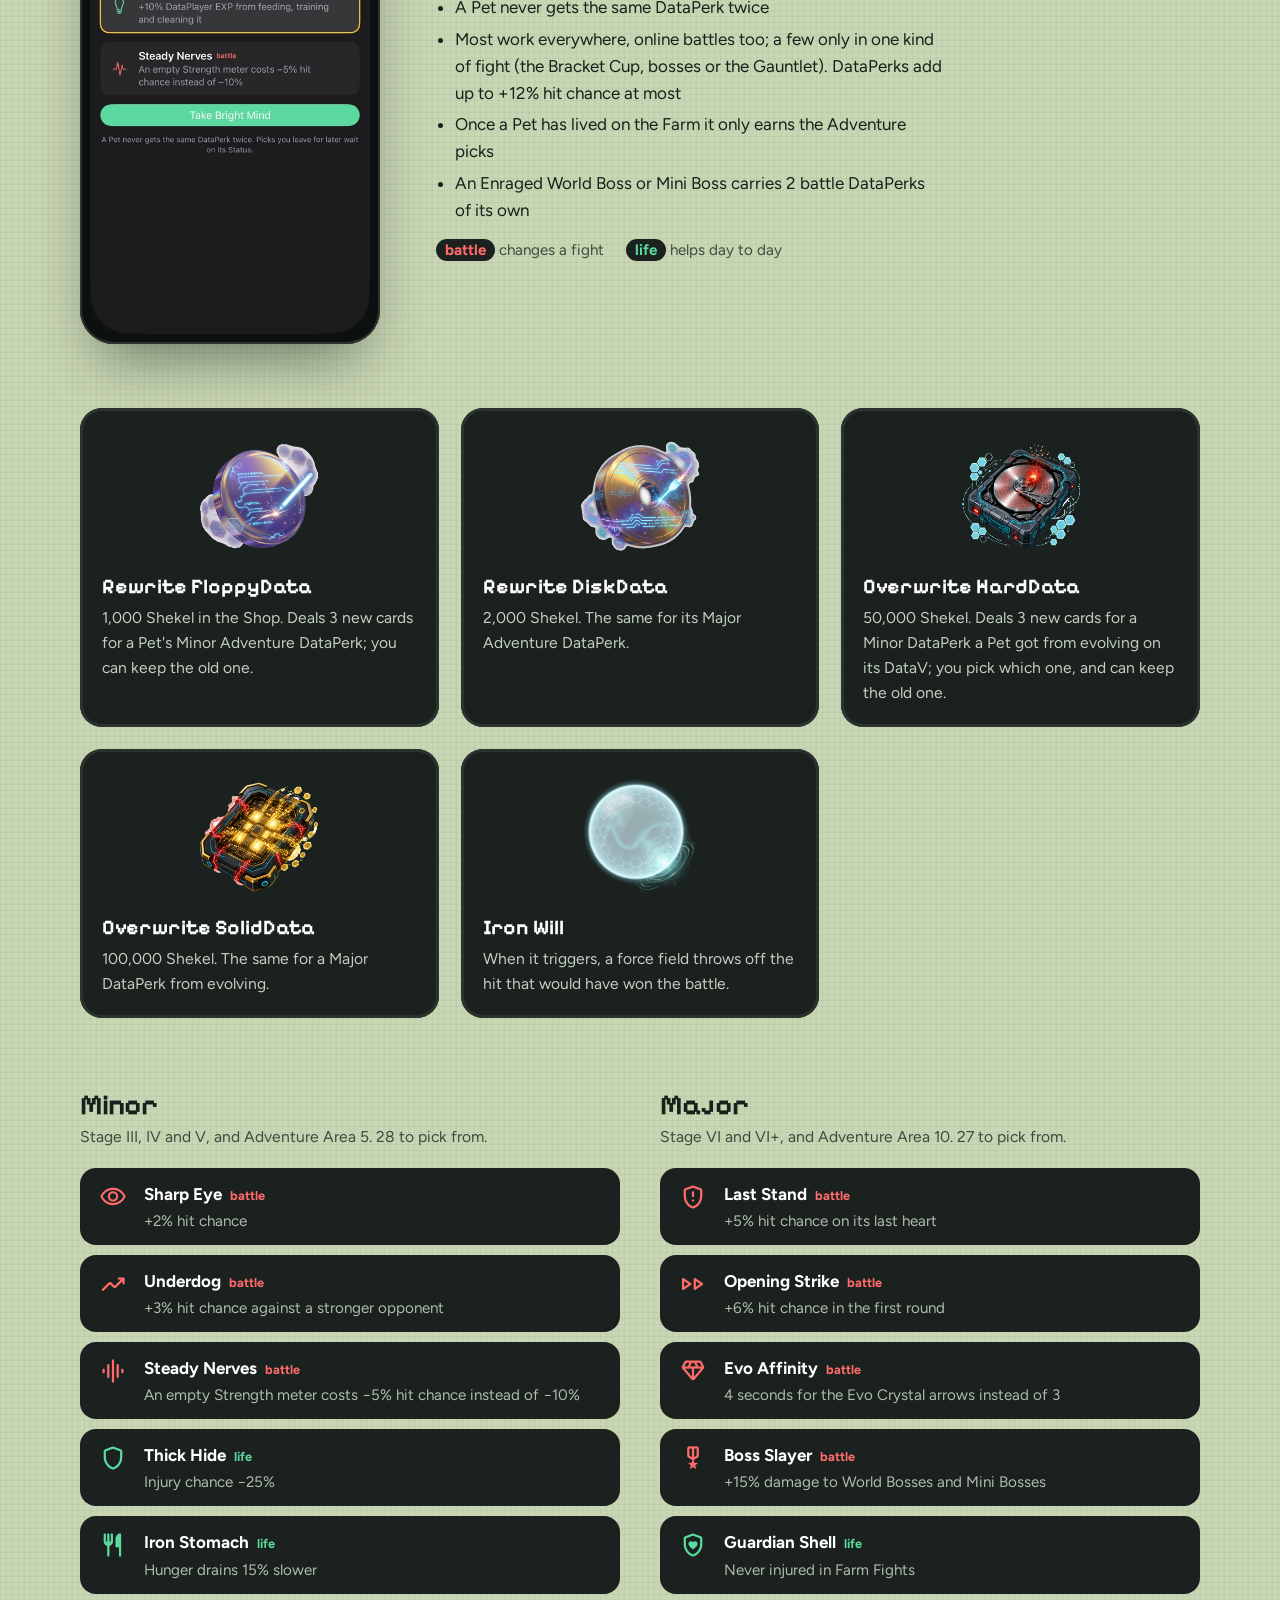
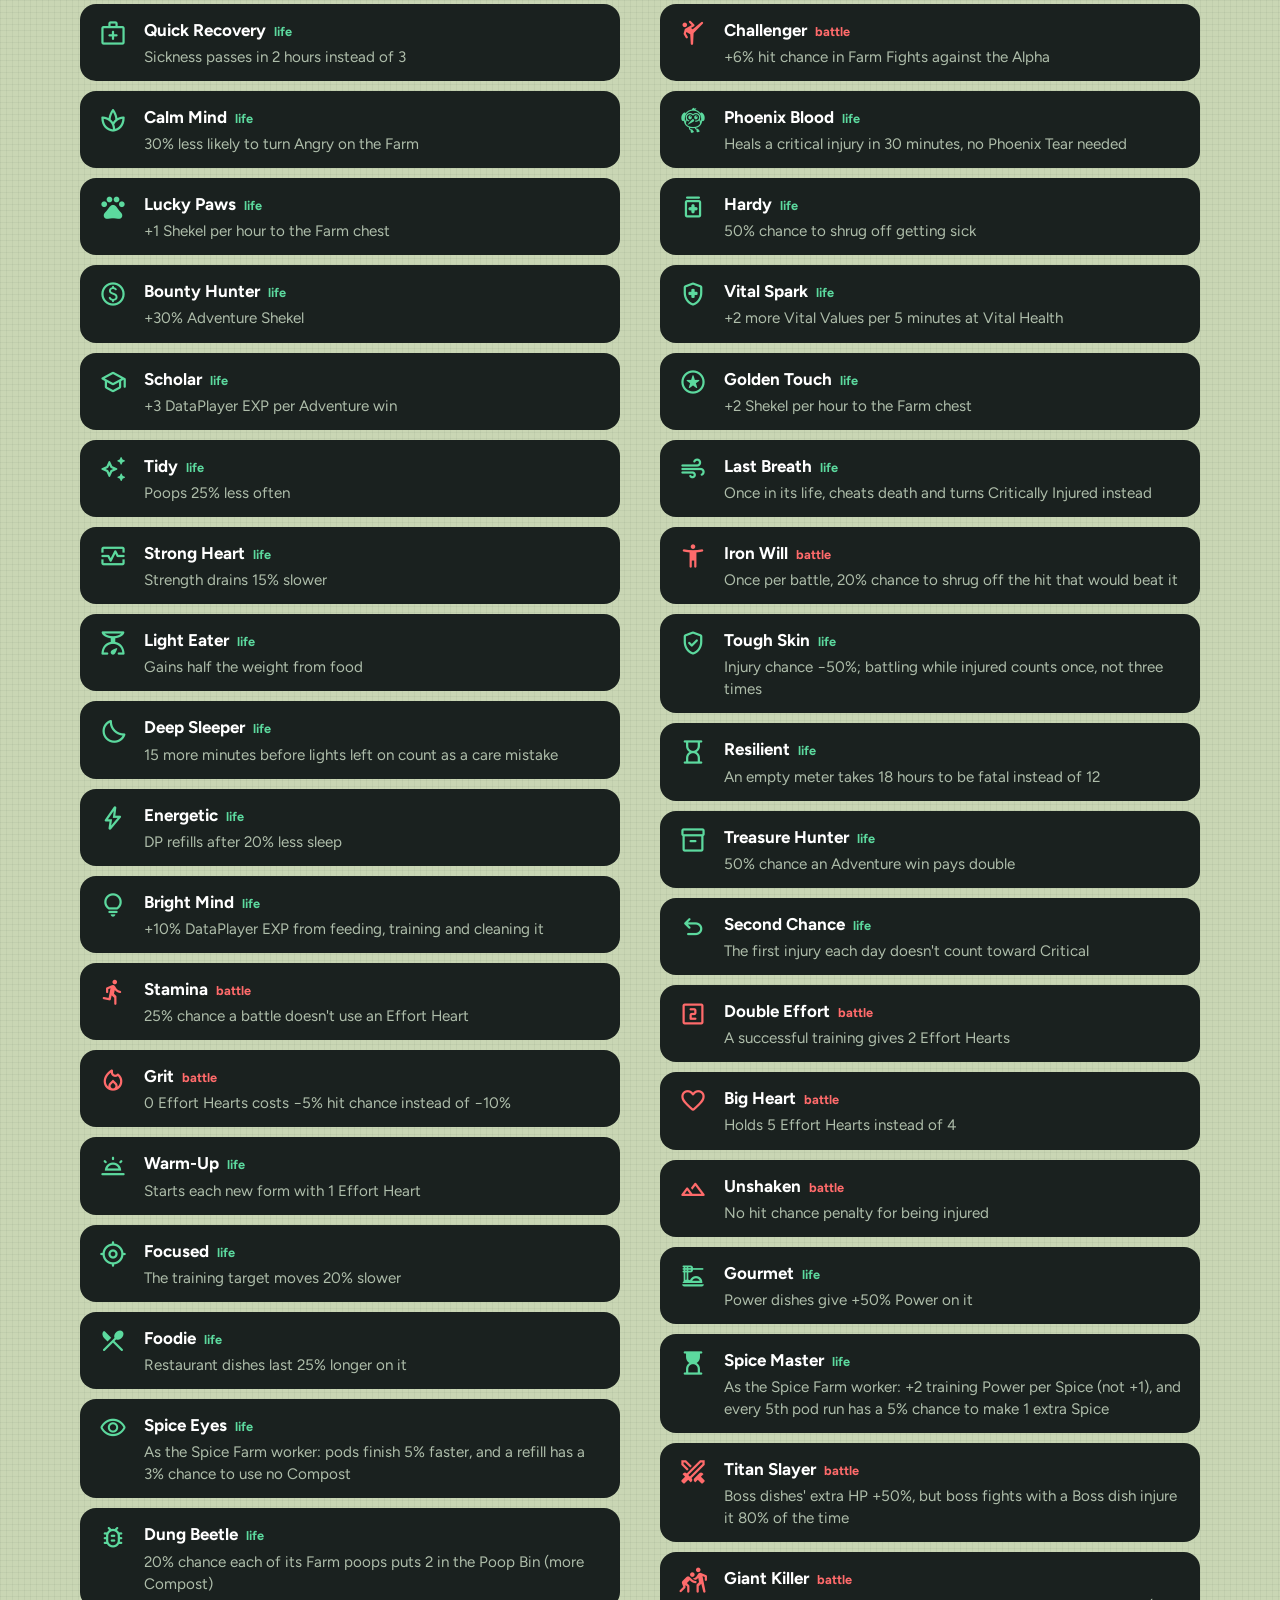
==== commit 480b65f6: "DataMon site: PVP Battles in Online (Normal battle and Spice Room)" ====
--- a/DataMon/index.html
+++ b/DataMon/index.html
@@ -143,6 +143,8 @@
   .modes h3 { font-size: 1.4rem; color: #fff; margin-bottom: 6px; }
   .modes p { margin: 0; color: #c3cfbf; font-size: 1rem; }
   .modes .gold { color: var(--gold); }
+  .screen .pvp-title { font-size: 2rem; color: var(--mint); margin: 84px 0 10px; }
+  .screen .trio.duo { margin-top: 36px; }
 
   .yours { display: grid; grid-template-columns: 1fr 1fr; gap: 40px 56px; }
   .yours p { margin: 0; max-width: 48ch; }
@@ -270,7 +272,19 @@
           <div><h3>World Boss</h3><p>A new legendary boss every week. Everyone fights the same one, and everyone who helps bring it down is rewarded.</p></div>
           <div><h3>Mini Bosses</h3><p>Smaller bosses that keep coming. Land the Final Blow for the <span class="gold">biggest share of Shekel</span>.</p></div>
           <div><h3>Tournaments</h3><p>Daily and weekly. Beat the Champion to take the spot, and hold it until the Tournament ends to win the jackpot.</p></div>
-          <div><h3>PVP rooms</h3><p>Open a room, or join one. Put Shekel on the line in a wager battle if you're feeling brave.</p></div>
+        </div>
+
+        <h3 class="pvp-title">PVP Battles</h3>
+        <p class="intro">Open a room, or join one, and pick how you want to fight. Put Shekel on the line in a wager battle if you're feeling brave.</p>
+        <div class="trio duo">
+          <figure>
+            <div class="phone"><img src="site/shots/battle.jpg" alt="A battle between two Pets with hearts above them" loading="lazy" width="507" height="1100"></div>
+            <figcaption><strong>Normal battle</strong>Your Pet against another DataPlayer's, live, with the same moves and knockout blast as every other battle.</figcaption>
+          </figure>
+          <figure>
+            <div class="phone"><img src="site/shots/spiceroom.jpg" alt="A Spice Room: Seraphthrone faces a dark dragon in the Night Market arena under a red moon" loading="lazy" width="507" height="1100"></div>
+            <figcaption><strong>Spice Room</strong>Spice Wars, Pet against Pet, turn by turn. Attack, SP Attacks, Defend and Items, 20 seconds a turn, Stage VI+ only.</figcaption>
+          </figure>
         </div>
       </div>
 
